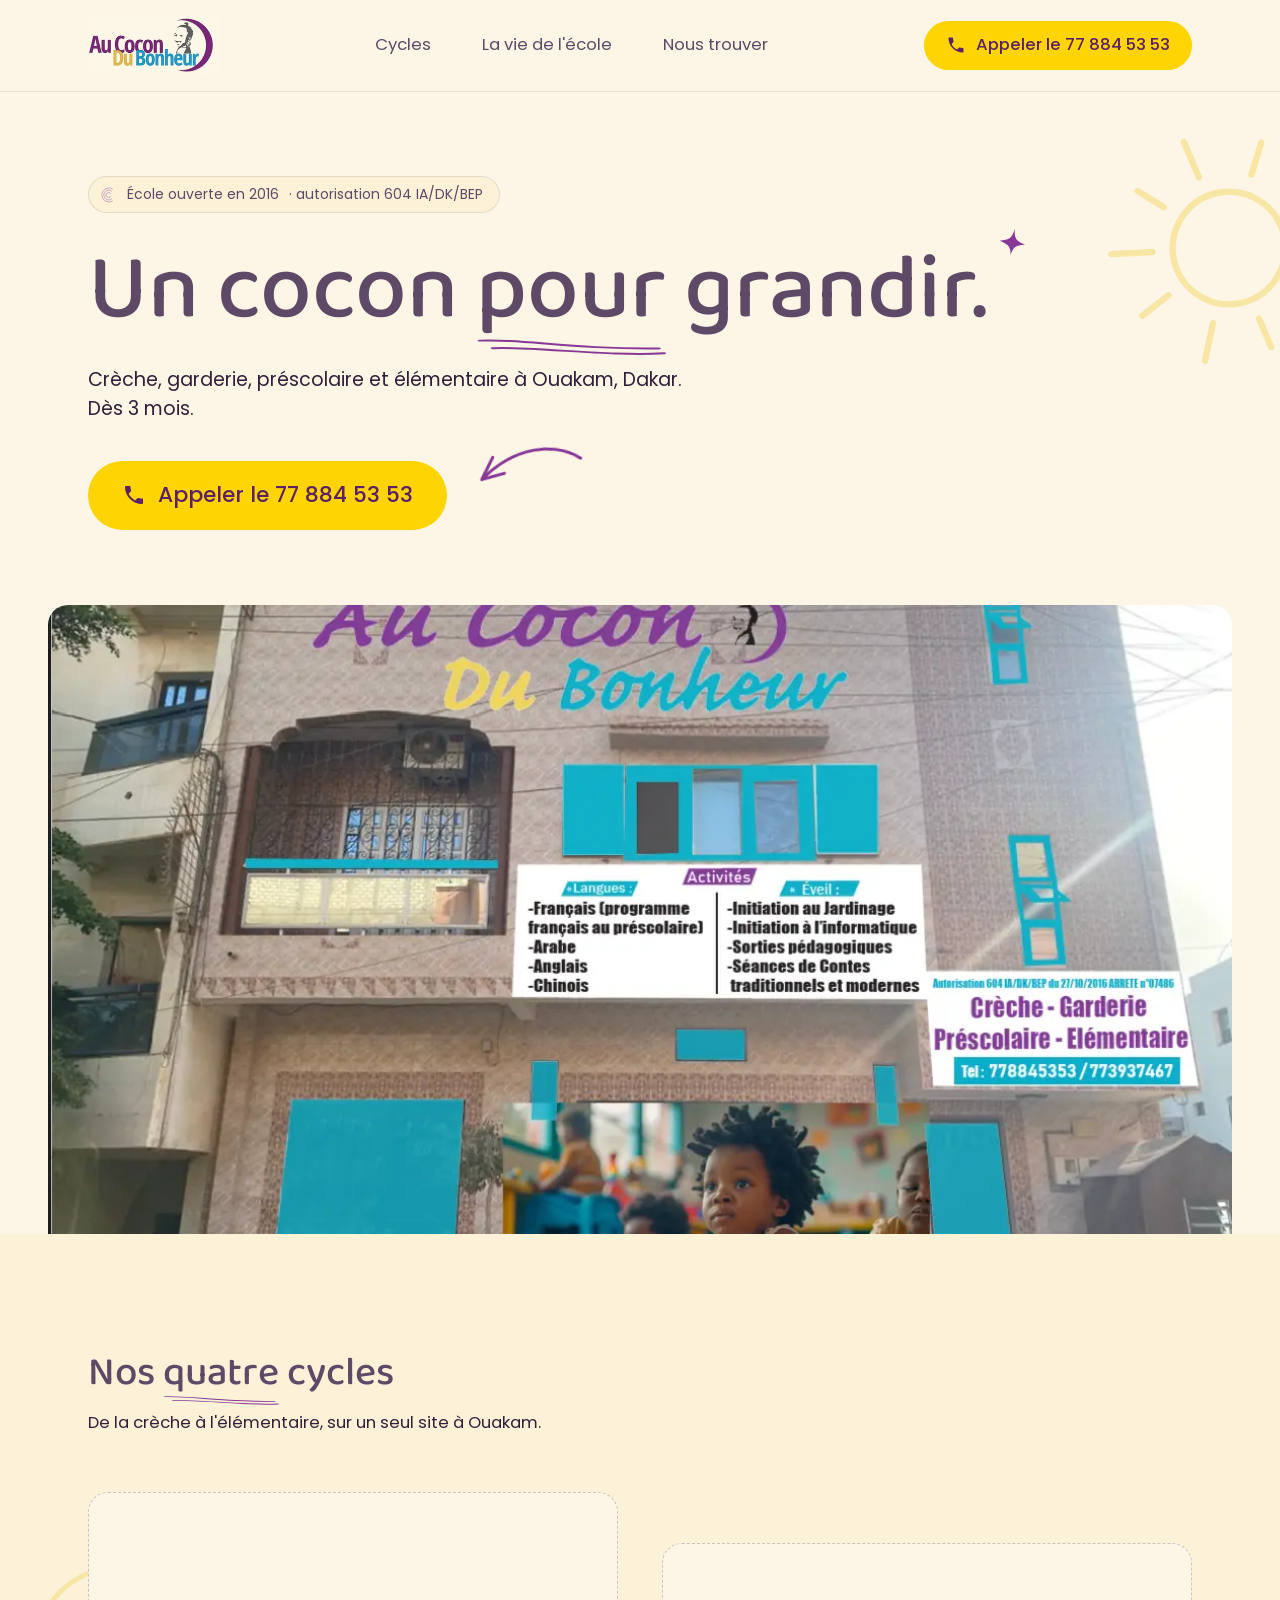
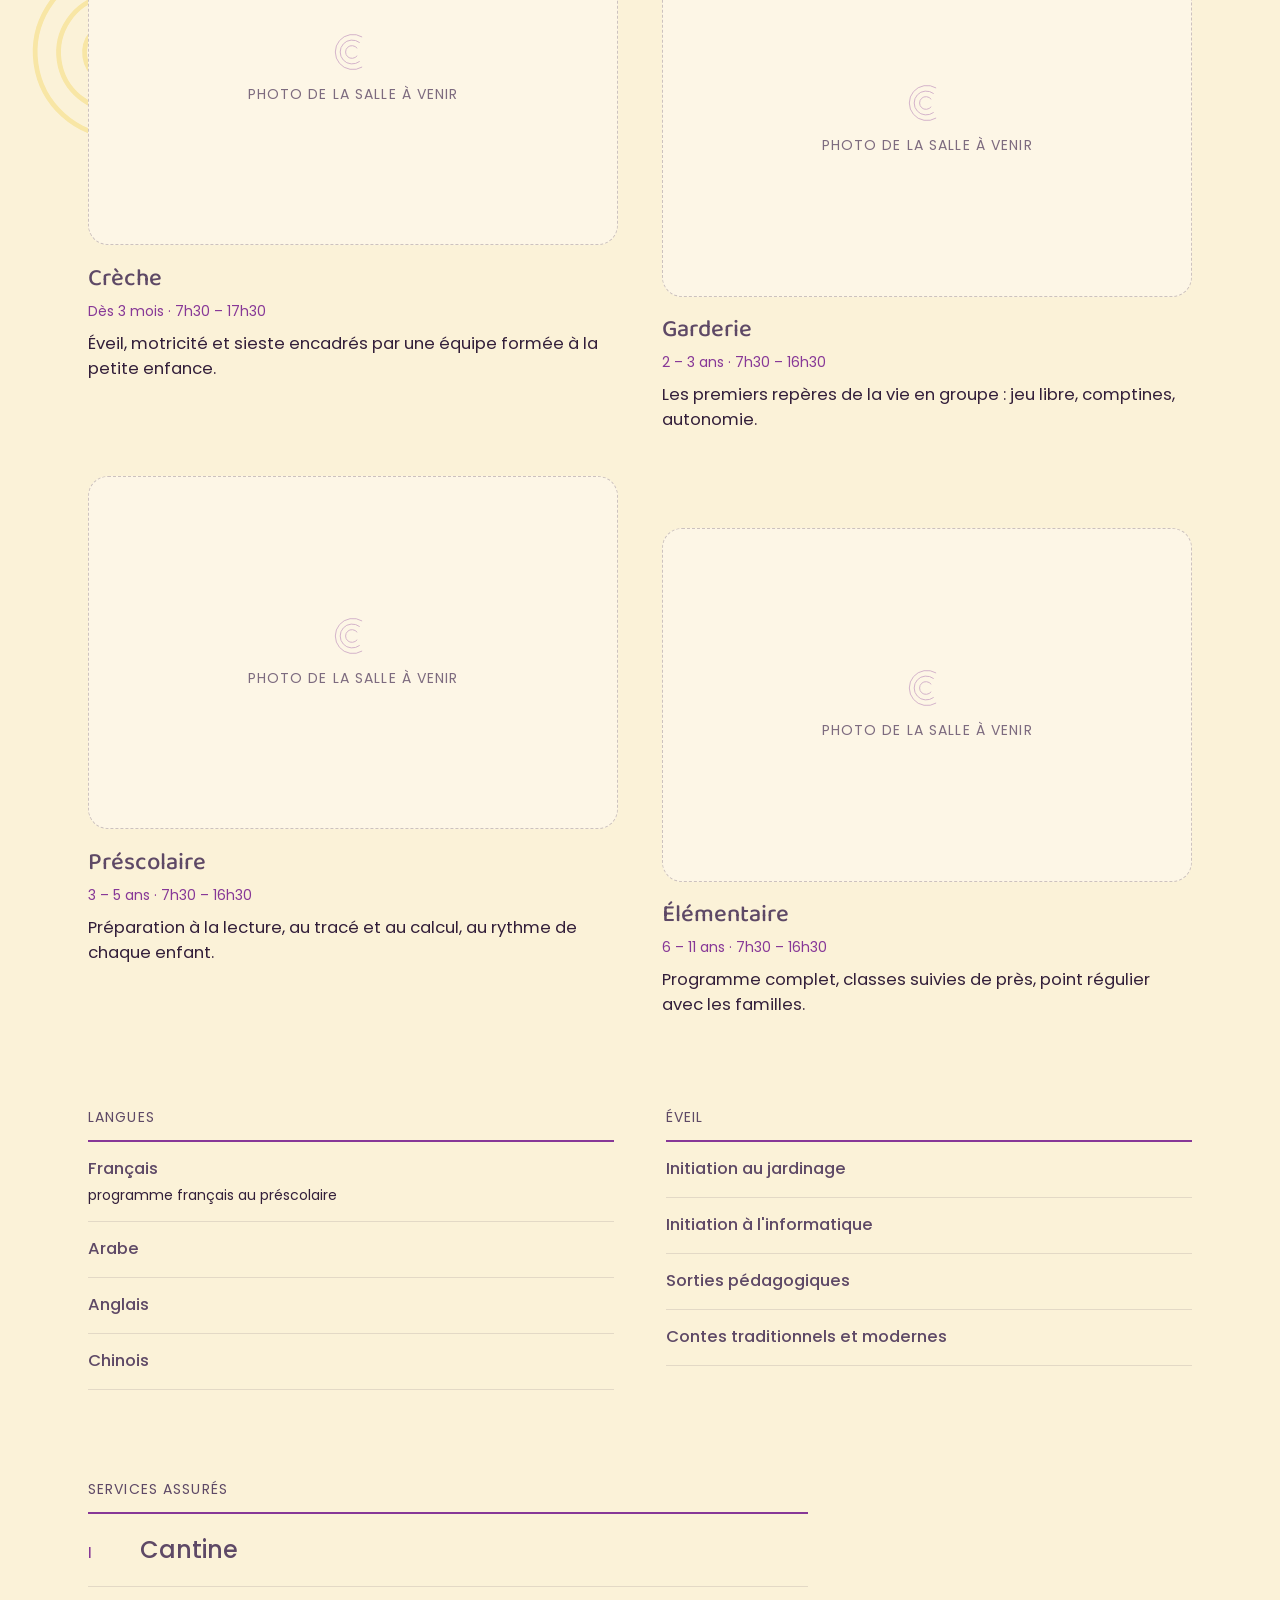
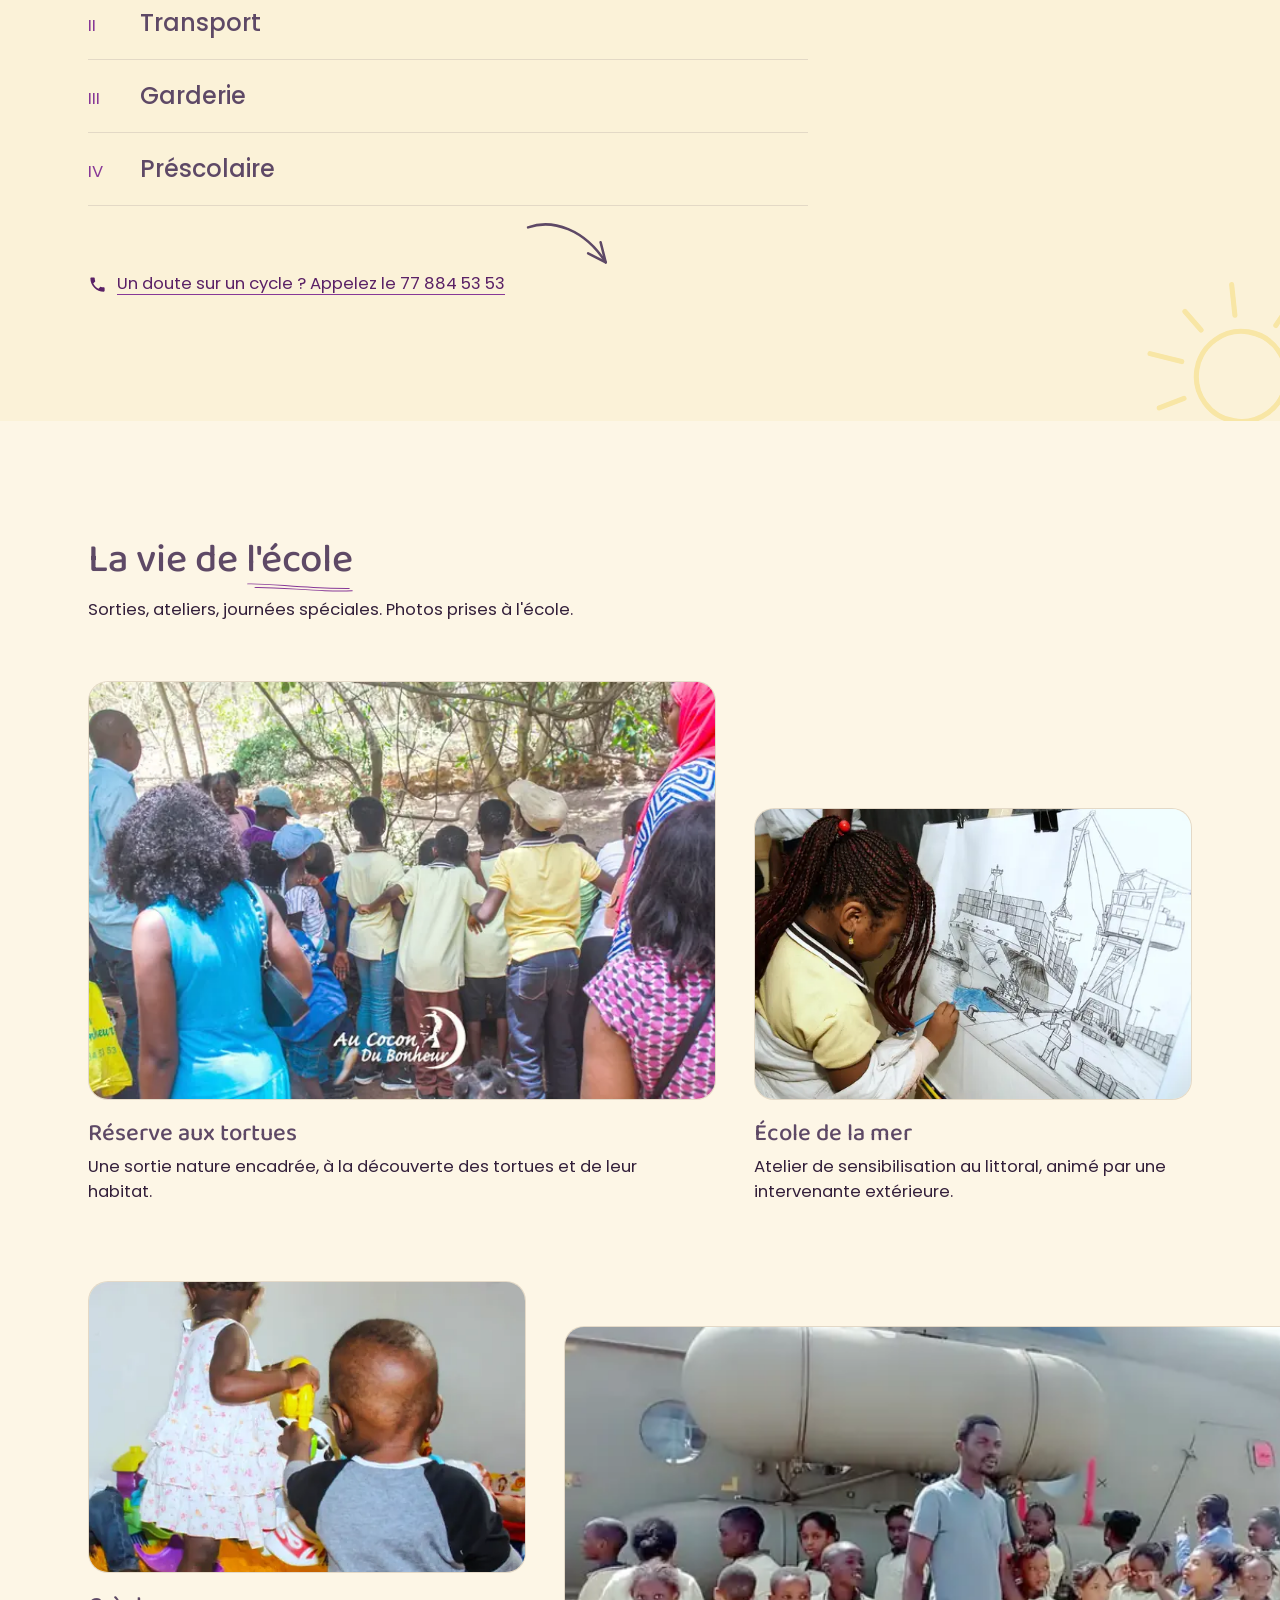
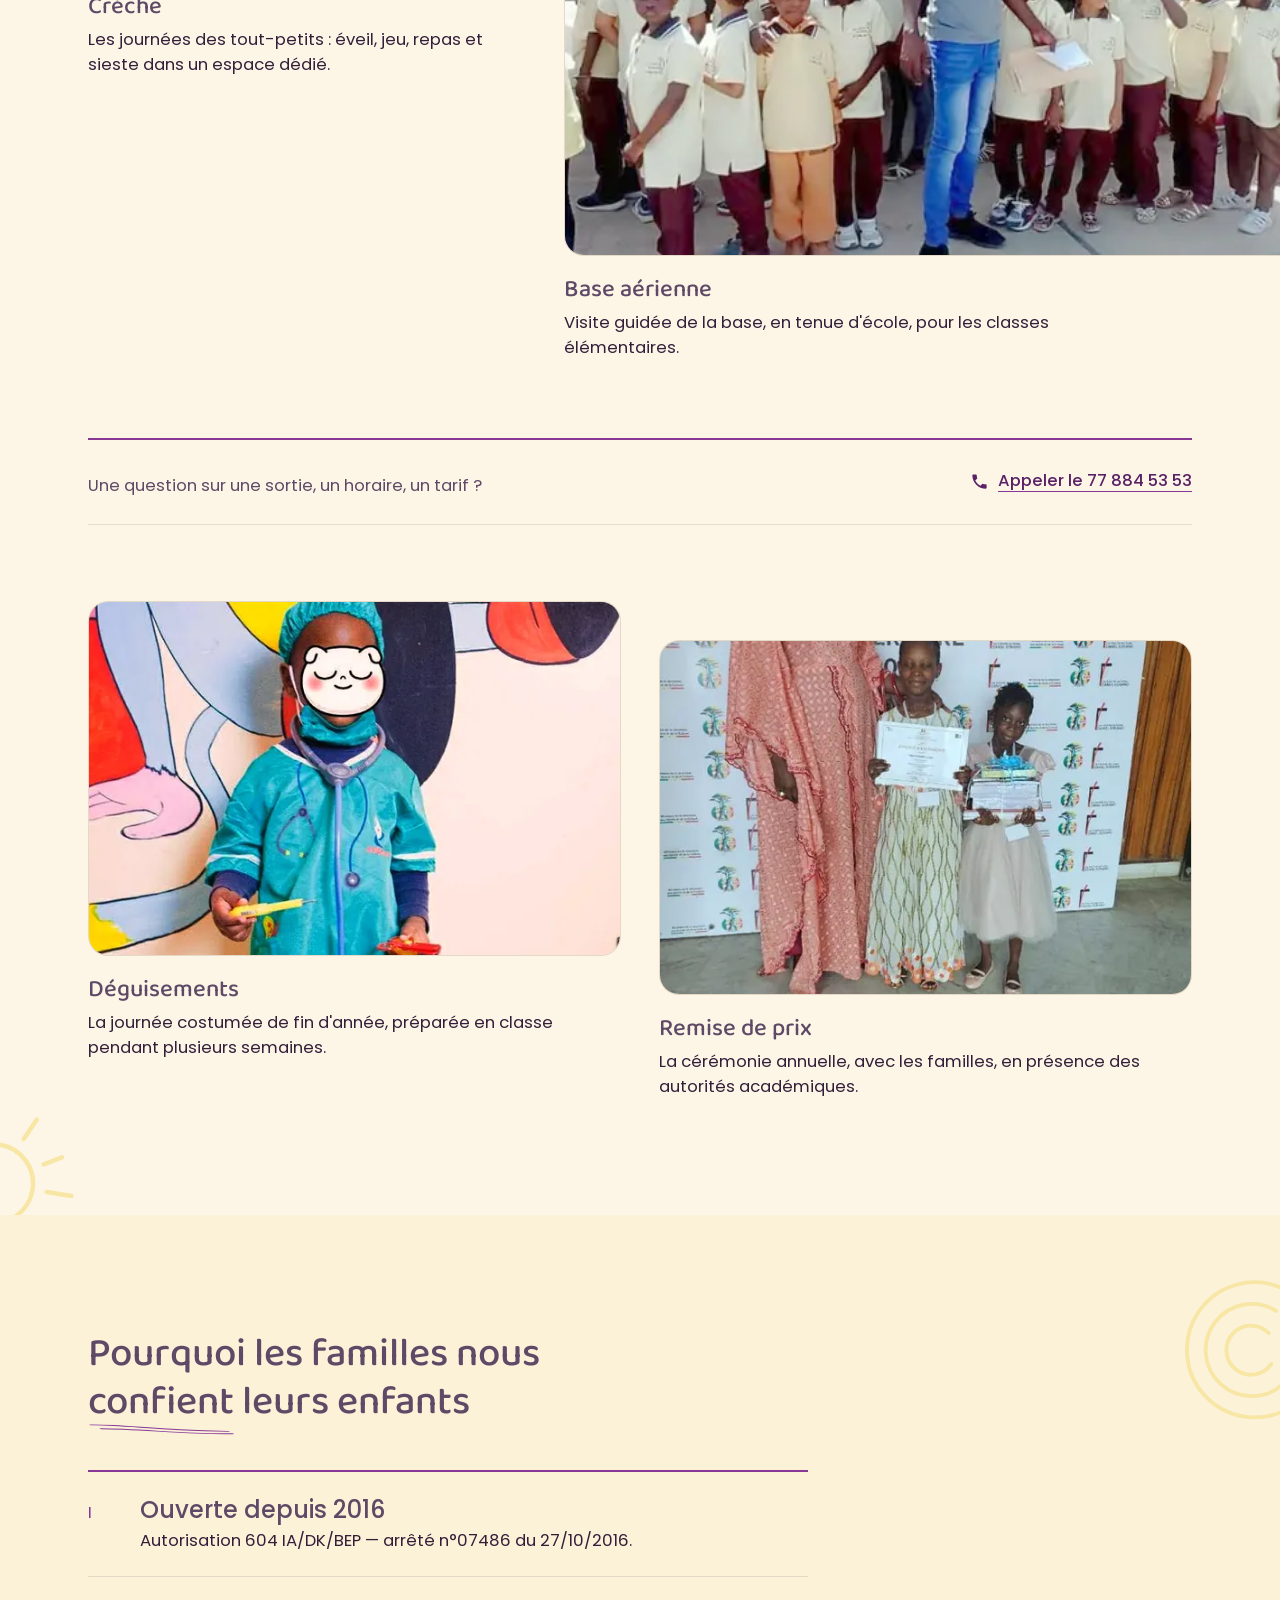
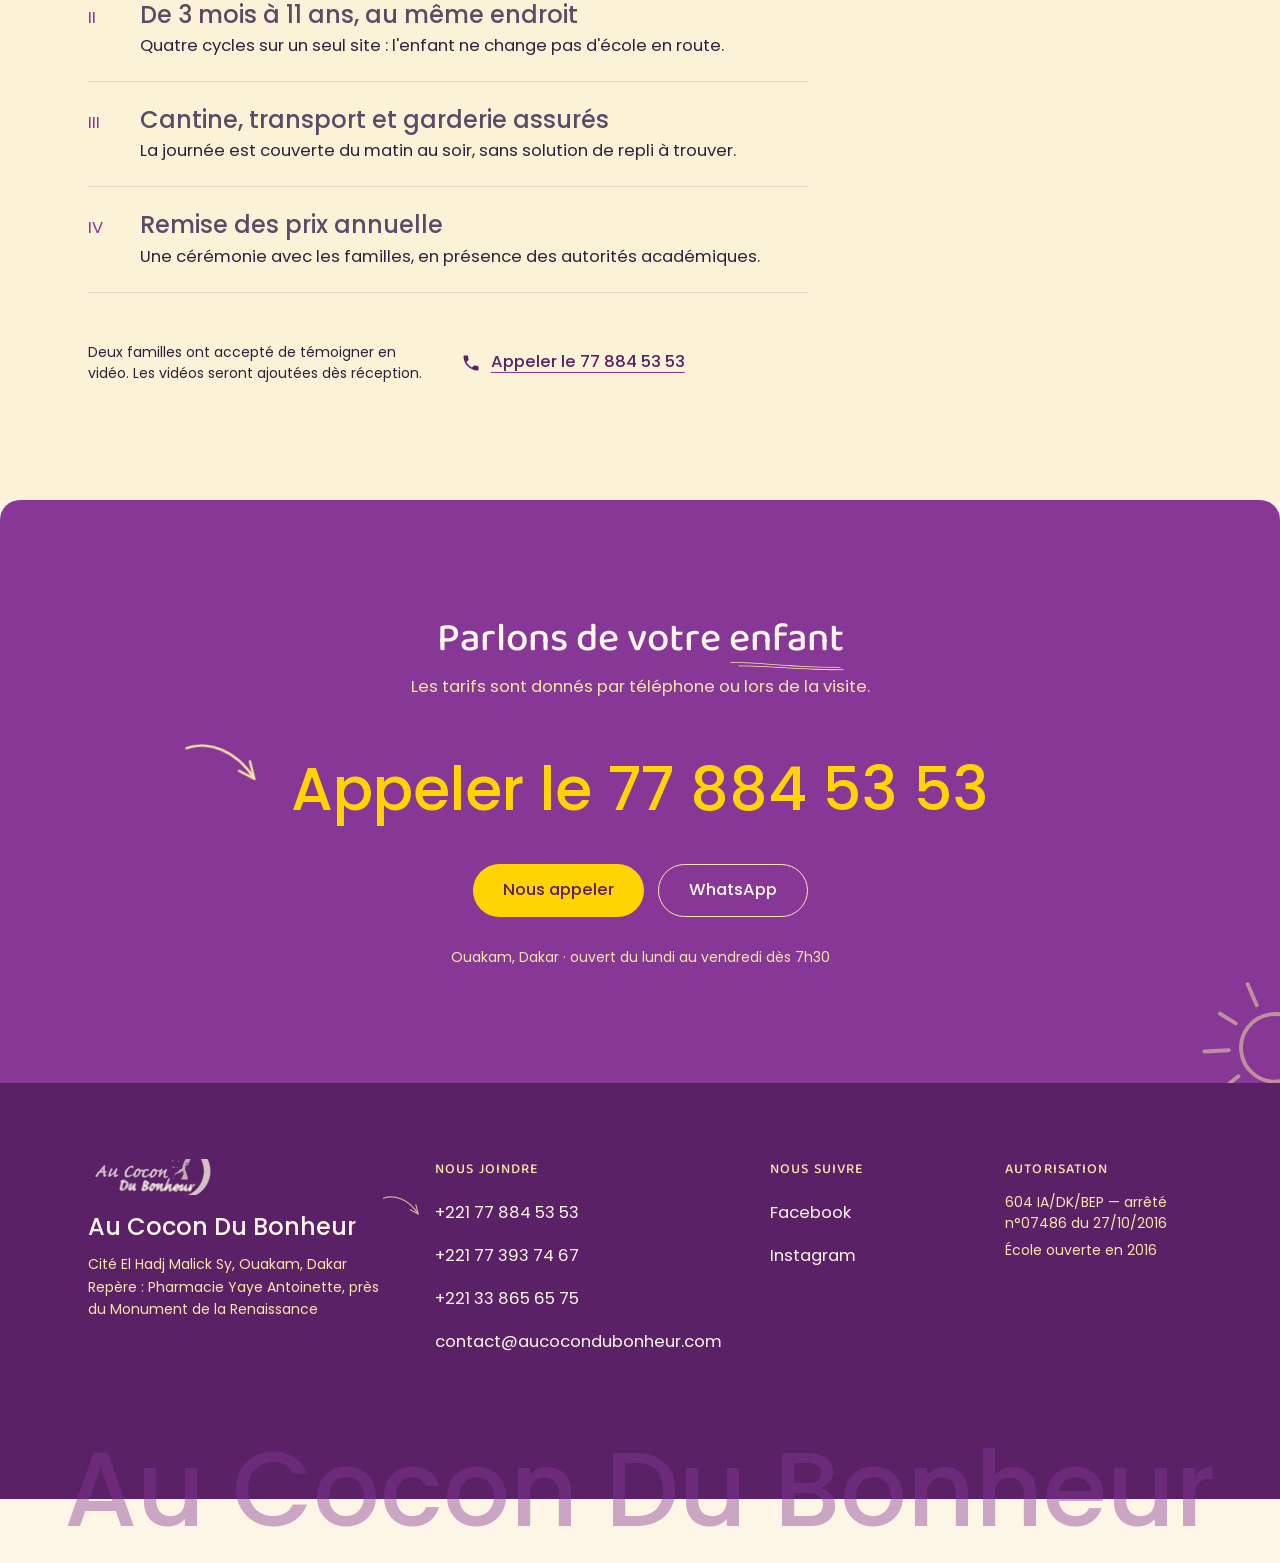
==== index.html @ fa8f82ff "Harmonise les photos de la galerie et aligne les bords droits" ====
<!DOCTYPE html>
<html lang="fr">
<head>
  <meta charset="utf-8">
  <meta name="viewport" content="width=device-width, initial-scale=1">

  <title>Au Cocon Du Bonheur — crèche et école à Ouakam, Dakar</title>
  <meta name="description" content="Crèche dès 3 mois, garderie, préscolaire et élémentaire à Ouakam, Dakar. Cantine, transport et garderie assurés. Appelez le 77 884 53 53.">

  <link rel="icon" href="favicon.png" sizes="32x32">
  <link rel="apple-touch-icon" href="apple-touch-icon.png">

  <link rel="preconnect" href="https://fonts.googleapis.com">
  <link rel="preconnect" href="https://fonts.gstatic.com" crossorigin>
  <link href="https://fonts.googleapis.com/css2?family=Baloo+2:wght@500&family=Poppins:wght@400;500&display=swap" rel="stylesheet">

  <!-- Le hero est le plus gros élément de la première vue : on le demande en
       même temps que le CSS pour ne pas attendre le parseur (4G lente). -->
  <link rel="preload" as="image"
        href="images/facade-hero-1168.webp"
        imagesrcset="images/facade-hero-360.webp 360w, images/facade-hero-480.webp 480w, images/facade-hero-750.webp 750w, images/facade-hero-960.webp 960w, images/facade-hero-1168.webp 1168w"
        imagesizes="100vw"
        fetchpriority="high">

  <link rel="stylesheet" href="styles.css">
</head>
<body>

<!-- ============================================================
     LES MARQUES DU COCON — vocabulaire graphique propriétaire
     À coller juste après <body>. Sprite inline : aucune requête
     supplémentaire, et currentColor est bien hérité (ce qui n'est
     pas fiable avec un <use> vers un fichier externe).

     Tout dérive de l'arc emboîté : un cocon, c'est ce qui enveloppe.
     Tracé au trait, 2,5px constants (vector-effect), aucun dégradé.
     pathLength="100" normalise les tracés pour l'animation d'écriture.
     ============================================================ -->
<svg width="0" height="0" aria-hidden="true" focusable="false"
     style="position:absolute;width:0;height:0;overflow:hidden">
  <defs>

    <!-- LE COCON — 3 arcs emboîtés, ouverts d'un côté. La signature.
         Une seule fois par section. -->
    <symbol id="m-cocon" viewBox="0 0 100 100" fill="none" stroke="currentColor"
            stroke-width="2.5" stroke-linecap="round" vector-effect="non-scaling-stroke">
      <path pathLength="100" d="M72 12A44 44 0 1 0 72 88"/>
      <path pathLength="100" d="M66 26A30 30 0 1 0 66 74"/>
      <path pathLength="100" d="M60 40A16 16 0 1 0 60 60"/>
    </symbol>

    <!-- LE FIL — flèche courbe tremblée. Elle DÉSIGNE quelque chose (M5). -->
    <symbol id="m-fil" viewBox="0 0 100 60" fill="none" stroke="currentColor"
            stroke-width="2.5" stroke-linecap="round" stroke-linejoin="round"
            vector-effect="non-scaling-stroke">
      <path pathLength="100" d="M3 14C26 3 58 10 82 40"/>
      <path pathLength="100" d="M82 40 64 33M82 40 75 21"/>
    </symbol>

    <!-- LE TRAIT — soulignement crayon en double passe, sous UN SEUL mot. -->
    <symbol id="m-trait" viewBox="0 0 100 24" fill="none" stroke="currentColor"
            stroke-width="2.5" stroke-linecap="round" vector-effect="non-scaling-stroke"
            preserveAspectRatio="none">
      <!-- La 2e passe démarre plus tard et dépasse à droite : c'est ce décalage
           qui fait « crayon repassé à la main » plutôt que signe « ≈ ». -->
      <path pathLength="100" d="M2 7C24 2 52 12 96 5"/>
      <path pathLength="100" d="M9 16C34 11 70 19 99 11"/>
    </symbol>

    <!-- L'ÉCLAT — étincelle à 4 branches inégales. Par 1 ou 3, jamais par 2. -->
    <symbol id="m-eclat" viewBox="0 0 100 100" fill="currentColor" stroke="none">
      <path d="M52 3C56 36 62 44 97 52 62 60 56 68 52 97 48 68 40 60 5 52 40 44 48 36 52 3Z"/>
    </symbol>

    <!-- LA GRAINE — goutte pleine. Puce de liste, semis dans les marges. -->
    <symbol id="m-graine" viewBox="0 0 100 100" fill="currentColor" stroke="none">
      <path d="M50 4C72 30 82 48 82 62A32 32 0 0 1 18 62C18 48 28 30 50 4Z"/>
    </symbol>

    <!-- LE REBOND — trajectoire pointillée d'une balle. Suggère le jeu. -->
    <symbol id="m-rebond" viewBox="0 0 110 60" fill="none" stroke="currentColor"
            stroke-width="2.5" stroke-linecap="round" vector-effect="non-scaling-stroke">
      <!-- Tirets (et non points) : la trajectoire reste lisible à petite taille.
           La balle pleine en bout de course rend le mouvement immédiatement lisible. -->
      <path pathLength="100" stroke-dasharray="5 5"
            d="M3 54C11 6 27 6 35 54 42 18 56 18 63 54 69 28 80 28 86 54 91 36 100 36 105 54"/>
      <circle cx="105" cy="54" r="4" fill="currentColor" stroke="none"/>
    </symbol>

    <!-- LE SOLEIL — rayons inégaux. Sert à DÉBORDER une section (M7). -->
    <symbol id="m-soleil" viewBox="0 0 100 100" fill="none" stroke="currentColor"
            stroke-width="2.5" stroke-linecap="round" vector-effect="non-scaling-stroke">
      <circle pathLength="100" cx="50" cy="50" r="22"/>
      <path pathLength="100" d="M80 50 94 50M73 69.3 85.2 79.6M57.8 79 60.9 90.6M39.7 78.2 34.6 92.3M24 65 12.8 71.5M20.1 47.4 4.2 46M27 30.7 17.8 23M42.2 21 38.3 6.5M62.7 22.8 68.2 11M76 35 85.5 29.5"/>
    </symbol>

  </defs>
</svg>

<header class="site-header">
  <div class="site-header__inner wrap">
    <a class="site-header__brand" href="#top">
      <img class="site-header__logo" src="images/logo-cocon-262.webp"
           srcset="images/logo-cocon-262.webp 262w, images/logo-cocon-524.webp 524w"
           sizes="131px" width="262" height="125" alt="Au Cocon Du Bonheur">
    </a>

    <nav class="site-nav" aria-label="Navigation principale">
      <a class="site-nav__link" href="#cycles">Cycles</a>
      <a class="site-nav__link" href="#activites">La vie de l'école</a>
      <a class="site-nav__link" href="#contact">Nous trouver</a>
    </nav>

    <a class="btn-call" href="tel:+221778845353">
      <svg class="btn-call__icon" viewBox="0 0 24 24" aria-hidden="true" focusable="false">
        <path d="M6.6 10.8c1.4 2.8 3.7 5.1 6.6 6.6l2.2-2.2c.3-.3.7-.4 1-.2 1.1.4 2.3.6 3.6.6.6 0 1 .4 1 1V20c0 .6-.4 1-1 1C10.7 21 3 13.3 3 4c0-.6.4-1 1-1h3.5c.6 0 1 .4 1 1 0 1.3.2 2.5.6 3.6.1.4 0 .8-.3 1L6.6 10.8Z" fill="currentColor" stroke="none"/>
      </svg>
      Appeler le 77 884 53 53
    </a>
  </div>
</header>

<main>

<section class="hero" id="top">
  <svg class="mark mark--r6 hero__mark-fil" aria-hidden="true"><use href="#m-fil"/></svg>
  <svg class="mark mark--bleed mark--l8 hero__mark-soleil" aria-hidden="true"><use href="#m-soleil"/></svg>

  <div class="hero__inner wrap">
    <div class="hero__copy enter">
      <p class="hero__badge">
        <svg class="mark--inline" aria-hidden="true"><use href="#m-cocon"/></svg>
        École ouverte en 2016<span class="hero__badge-auth"> · autorisation 604 IA/DK/BEP</span>
      </p>

      <h1 class="hero__title">Un cocon <span class="hero__title-mark">pour<svg class="mark mark--muted mark--r3 hero__trait" aria-hidden="true"><use href="#m-trait"/></svg></span> <span class="hero__title-end">grandir.<svg class="mark mark--r9 hero__mark-eclat" aria-hidden="true"><use href="#m-eclat"/></svg></span></h1>

      <p class="hero__subtitle">Crèche, garderie, préscolaire et élémentaire à Ouakam, Dakar. Dès 3 mois.</p>

      <a class="btn-call btn-call--lg enter enter--pop enter--d1" href="tel:+221778845353">
        <svg class="btn-call__icon" viewBox="0 0 24 24" aria-hidden="true" focusable="false">
          <path d="M6.6 10.8c1.4 2.8 3.7 5.1 6.6 6.6l2.2-2.2c.3-.3.7-.4 1-.2 1.1.4 2.3.6 3.6.6.6 0 1 .4 1 1V20c0 .6-.4 1-1 1C10.7 21 3 13.3 3 4c0-.6.4-1 1-1h3.5c.6 0 1 .4 1 1 0 1.3.2 2.5.6 3.6.1.4 0 .8-.3 1L6.6 10.8Z" fill="currentColor" stroke="none"/>
        </svg>
        Appeler le 77 884 53 53
      </a>
    </div>
  </div>

  <figure class="hero__photo">
    <img src="images/facade-hero-1168.webp"
         srcset="images/facade-hero-360.webp 360w, images/facade-hero-480.webp 480w, images/facade-hero-750.webp 750w, images/facade-hero-960.webp 960w, images/facade-hero-1168.webp 1168w"
         sizes="100vw" width="1168" height="859"
         alt="La façade de l'école Au Cocon Du Bonheur, à Ouakam"
         fetchpriority="high">
  </figure>
</section>

<section class="section section--cream-deep cycles" id="cycles">
  <svg class="mark mark--bleed mark--deep mark--r9 cycles__mark-soleil" aria-hidden="true"><use href="#m-soleil"/></svg>

  <div class="wrap">
    <h2 class="cycles__title enter">Nos <span class="cycles__title-mark">quatre<svg class="mark mark--muted mark--r3 cycles__trait" aria-hidden="true"><use href="#m-trait"/></svg></span> cycles</h2>
    <p class="cycles__lead">De la crèche à l'élémentaire, sur un seul site à Ouakam.</p>

    <!-- PHOTOS DE CLASSE À VENIR — les quatre visuels générés ont été retirés à
         la demande de la cliente. Les emplacements restent dessinés, en attente
         des vraies photos prises dans les salles. Ne jamais y remettre une image
         générée : le reste de la page repose sur des photos authentiques. -->
    <ul class="cycle-list">
      <svg class="mark mark--bleed mark--pale mark--l8 cycles__mark-cocon" aria-hidden="true"><use href="#m-cocon"/></svg>

      <li class="cycle enter enter--pop enter--d1">
        <div class="cycle__ph">
          <svg class="cycle__ph-glyph" aria-hidden="true"><use href="#m-cocon"/></svg>
          <p class="cycle__ph-label">Photo de la salle à venir</p>
        </div>
        <div class="cycle__body">
          <h3 class="cycle__name">Crèche</h3>
          <p class="cycle__meta">Dès 3 mois · 7h30 – 17h30</p>
          <p class="cycle__desc">Éveil, motricité et sieste encadrés par une équipe formée à la petite enfance.</p>
        </div>
      </li>

      <li class="cycle enter enter--pop enter--d2">
        <div class="cycle__ph">
          <svg class="cycle__ph-glyph" aria-hidden="true"><use href="#m-cocon"/></svg>
          <p class="cycle__ph-label">Photo de la salle à venir</p>
        </div>
        <div class="cycle__body">
          <h3 class="cycle__name">Garderie</h3>
          <p class="cycle__meta">2 – 3 ans · 7h30 – 16h30</p>
          <p class="cycle__desc">Les premiers repères de la vie en groupe : jeu libre, comptines, autonomie.</p>
        </div>
      </li>

      <li class="cycle enter enter--pop enter--d1">
        <div class="cycle__ph">
          <svg class="cycle__ph-glyph" aria-hidden="true"><use href="#m-cocon"/></svg>
          <p class="cycle__ph-label">Photo de la salle à venir</p>
        </div>
        <div class="cycle__body">
          <h3 class="cycle__name">Préscolaire</h3>
          <p class="cycle__meta">3 – 5 ans · 7h30 – 16h30</p>
          <p class="cycle__desc">Préparation à la lecture, au tracé et au calcul, au rythme de chaque enfant.</p>
        </div>
      </li>

      <li class="cycle enter enter--pop enter--d2">
        <div class="cycle__ph">
          <svg class="cycle__ph-glyph" aria-hidden="true"><use href="#m-cocon"/></svg>
          <p class="cycle__ph-label">Photo de la salle à venir</p>
        </div>
        <div class="cycle__body">
          <h3 class="cycle__name">Élémentaire</h3>
          <p class="cycle__meta">6 – 11 ans · 7h30 – 16h30</p>
          <p class="cycle__desc">Programme complet, classes suivies de près, point régulier avec les familles.</p>
        </div>
      </li>
    </ul>

    <!-- CE QU'ON Y APPREND — transcrit MOT POUR MOT du panneau « Activités »
         peint sur la façade de l'école (visible sur la photo du héros). C'est
         le seul contenu qui distingue cette école des autres crèches de Ouakam,
         et il n'existait nulle part dans le texte de la page : un parent qui
         lisait le site n'apprenait pas que l'arabe, l'anglais et le chinois y
         sont enseignés. À FAIRE CONFIRMER PAR LA CLIENTE avant mise en avant. -->
    <div class="appris enter">
      <div class="appris__col">
        <p class="appris__label">Langues</p>
        <ul class="appris__list">
          <li class="appris__row">Français <span class="appris__note">programme français au préscolaire</span></li>
          <li class="appris__row">Arabe</li>
          <li class="appris__row">Anglais</li>
          <li class="appris__row">Chinois</li>
        </ul>
      </div>
      <div class="appris__col">
        <p class="appris__label">Éveil</p>
        <ul class="appris__list">
          <li class="appris__row">Initiation au jardinage</li>
          <li class="appris__row">Initiation à l'informatique</li>
          <li class="appris__row">Sorties pédagogiques</li>
          <li class="appris__row">Contes traditionnels et modernes</li>
        </ul>
      </div>
    </div>

    <!-- « Services assurés » vient APRÈS les cycles : on répond d'abord à la
         question du parent (quel âge, quels horaires), puis à ce qui l'entoure. -->
    <div class="services enter">
      <p class="services__label">Services assurés</p>
      <ul class="services__list">
        <li class="services__row">
          <span class="services__num">I</span>
          <span class="services__name">Cantine</span>
        </li>
        <li class="services__row">
          <span class="services__num">II</span>
          <span class="services__name">Transport</span>
        </li>
        <li class="services__row">
          <span class="services__num">III</span>
          <span class="services__name">Garderie</span>
        </li>
        <li class="services__row">
          <span class="services__num">IV</span>
          <span class="services__name">Préscolaire</span>
        </li>
      </ul>
    </div>

    <p class="cycles__call">
      <!-- Le fil designait les chiffres romains, alignes a droite. Ils sont
           passes a gauche : il pointait donc le vide. Il designe desormais le
           lien d'appel, seule vraie cible de la section (M5). -->
      <svg class="mark mark--muted mark--r6 cycles__mark-fil" aria-hidden="true"><use href="#m-fil"/></svg>
      <a class="cycles__call-link on-yellow" href="tel:+221778845353">
        <svg class="cycles__call-icon" viewBox="0 0 24 24" aria-hidden="true" focusable="false">
          <path d="M6.6 10.8c1.4 2.8 3.7 5.1 6.6 6.6l2.2-2.2c.3-.3.7-.4 1-.2 1.1.4 2.3.6 3.6.6.6 0 1 .4 1 1V20c0 .6-.4 1-1 1C10.7 21 3 13.3 3 4c0-.6.4-1 1-1h3.5c.6 0 1 .4 1 1 0 1.3.2 2.5.6 3.6.1.4 0 .8-.3 1L6.6 10.8Z" fill="currentColor" stroke="none"/>
        </svg>
        Un doute sur un cycle&nbsp;? Appelez le 77&nbsp;884&nbsp;53&nbsp;53
      </a>
    </p>
  </div>
</section>
<section class="section section--cream vie" id="activites">
  <svg class="mark mark--bleed mark--pale mark--r9 vie__mark-soleil" aria-hidden="true"><use href="#m-soleil"/></svg>

  <div class="wrap">
    <div class="vie__head enter">
      <h2 class="vie__title">La vie de <span class="vie__title-mark">l'école<svg class="mark mark--muted mark--r3 vie__trait" aria-hidden="true"><use href="#m-trait"/></svg></span></h2>
      <p class="vie__lead">Sorties, ateliers, journées spéciales. Photos prises à l'école.</p>
    </div>

    <ul class="gallery">

      <li class="shot shot--a enter enter--pop enter--d1">
        <figure class="shot__fig">
          <img src="images/act-tortues-588.webp"
               srcset="images/act-tortues-324.webp 324w, images/act-tortues-360.webp 360w, images/act-tortues-588.webp 588w"
               sizes="(min-width: 900px) 58vw, 100vw"
               width="588" height="392" loading="lazy" decoding="async"
               alt="Les élèves observent les tortues derrière la barrière en bois">
          <figcaption class="shot__cap">
            <h3 class="shot__name">Réserve aux tortues</h3>
            <p class="shot__text">Une sortie nature encadrée, à la découverte des tortues et de leur habitat.</p>
          </figcaption>
        </figure>
      </li>

      <li class="shot shot--b enter enter--pop enter--d2">
        <figure class="shot__fig">
          <img src="images/act-ecole-de-la-mer-588.webp"
               srcset="images/act-ecole-de-la-mer-324.webp 324w, images/act-ecole-de-la-mer-360.webp 360w, images/act-ecole-de-la-mer-588.webp 588w"
               sizes="(min-width: 900px) 38vw, 100vw"
               width="588" height="392" loading="lazy" decoding="async"
               alt="Une élève colorie au crayon un grand dessin de porte-conteneurs à quai">
          <figcaption class="shot__cap">
            <h3 class="shot__name">École de la mer</h3>
            <p class="shot__text">Atelier de sensibilisation au littoral, animé par une intervenante extérieure.</p>
          </figcaption>
        </figure>
      </li>

      <li class="shot shot--c enter enter--pop enter--d1">
        <figure class="shot__fig">
          <img src="images/act-creche-588.webp"
               srcset="images/act-creche-324.webp 324w, images/act-creche-360.webp 360w, images/act-creche-588.webp 588w"
               sizes="(min-width: 900px) 38vw, 100vw"
               width="588" height="392" loading="lazy" decoding="async"
               alt="Deux tout-petits jouent dans l'espace d'éveil de la crèche">
          <figcaption class="shot__cap">
            <h3 class="shot__name">Crèche</h3>
            <p class="shot__text">Les journées des tout-petits : éveil, jeu, repas et sieste dans un espace dédié.</p>
          </figcaption>
        </figure>
      </li>

      <!-- Cette photo franchit le bord droit de la colonne de contenu (M7). -->
      <li class="shot shot--d shot--bleed enter enter--pop enter--d2">
        <figure class="shot__fig">
          <img src="images/act-base-aerienne-588.webp"
               srcset="images/act-base-aerienne-324.webp 324w, images/act-base-aerienne-360.webp 360w, images/act-base-aerienne-588.webp 588w"
               sizes="(min-width: 900px) 62vw, 100vw"
               width="588" height="392" loading="lazy" decoding="async"
               alt="La classe posant devant l'hélicoptère avec son enseignant">
          <figcaption class="shot__cap">
            <h3 class="shot__name">Base aérienne</h3>
            <p class="shot__text">Visite guidée de la base, en tenue d'école, pour les classes élémentaires.</p>
          </figcaption>
        </figure>
      </li>


      <li class="gallery__cta">
        <p>Une question sur une sortie, un horaire, un tarif&nbsp;?</p>
        <a href="tel:+221778845353">
          <svg viewBox="0 0 24 24" aria-hidden="true" focusable="false"><path d="M6.6 10.8c1.4 2.8 3.7 5.1 6.6 6.6l2.2-2.2c.3-.3.7-.4 1-.2 1.1.4 2.3.6 3.6.6.6 0 1 .4 1 1V20c0 .6-.4 1-1 1C10.7 21 3 13.3 3 4c0-.6.4-1 1-1h3.5c.6 0 1 .4 1 1 0 1.3.2 2.5.6 3.6.1.4 0 .8-.3 1L6.6 10.8Z" fill="currentColor" stroke="none"/></svg>
          Appeler le 77 884 53 53
        </a>
      </li>

      <li class="shot shot--e enter enter--pop enter--d1">
        <figure class="shot__fig">
          <img src="images/act-deguisements-588.webp"
               srcset="images/act-deguisements-324.webp 324w, images/act-deguisements-360.webp 360w, images/act-deguisements-588.webp 588w"
               sizes="(min-width: 900px) 46vw, 100vw"
               width="588" height="392" loading="lazy" decoding="async"
               alt="Un élève en costume de chirurgien lors de la journée déguisements">
          <figcaption class="shot__cap">
            <h3 class="shot__name">Déguisements</h3>
            <p class="shot__text">La journée costumée de fin d'année, préparée en classe pendant plusieurs semaines.</p>
          </figcaption>
        </figure>
      </li>

      <li class="shot shot--f enter enter--pop enter--d2">
        <figure class="shot__fig">
          <img src="images/act-remise-de-prix-588.webp"
               srcset="images/act-remise-de-prix-324.webp 324w, images/act-remise-de-prix-360.webp 360w, images/act-remise-de-prix-588.webp 588w"
               sizes="(min-width: 900px) 46vw, 100vw"
               width="588" height="392" loading="lazy" decoding="async"
               alt="Remise des diplômes et des prix au Théâtre national Daniel Sorano">
          <figcaption class="shot__cap">
            <h3 class="shot__name">Remise de prix</h3>
            <p class="shot__text">La cérémonie annuelle, avec les familles, en présence des autorités académiques.</p>
          </figcaption>
        </figure>
      </li>

    </ul>
  </div>
</section>

<section class="section section--cream-deep temoins" id="temoignages">
  <svg class="mark mark--bleed mark--pale mark--l5 temoins__mark-cocon" aria-hidden="true"><use href="#m-cocon"/></svg>

  <div class="wrap">
    <div class="temoins__head enter">
      <h2 class="temoins__title">Pourquoi les familles nous <span class="temoins__title-mark">confient<svg class="mark mark--muted mark--r3 temoins__trait" aria-hidden="true"><use href="#m-trait"/></svg></span> leurs enfants</h2>
    </div>

    <!-- Preuves vérifiables uniquement. Aucun témoignage n'est inventé : les deux
         vidéos de parents n'ont pas encore été fournies par la cliente. Les
         emplacements vidéo sont conservés plus bas, en commentaire, prêts à être
         réactivés le jour où les fichiers arrivent. -->
    <ol class="proofs enter">
      <li class="proof">
        <span class="proof__num">I</span>
        <span class="proof__body">
          <span class="proof__title">Ouverte depuis 2016</span>
          <span class="proof__note">Autorisation 604 IA/DK/BEP — arrêté n°07486 du 27/10/2016.</span>
        </span>
      </li>
      <li class="proof">
        <span class="proof__num">II</span>
        <span class="proof__body">
          <span class="proof__title">De 3 mois à 11 ans, au même endroit</span>
          <span class="proof__note">Quatre cycles sur un seul site : l'enfant ne change pas d'école en route.</span>
        </span>
      </li>
      <li class="proof">
        <span class="proof__num">III</span>
        <span class="proof__body">
          <span class="proof__title">Cantine, transport et garderie assurés</span>
          <span class="proof__note">La journée est couverte du matin au soir, sans solution de repli à trouver.</span>
        </span>
      </li>
      <li class="proof">
        <span class="proof__num">IV</span>
        <span class="proof__body">
          <span class="proof__title">Remise des prix annuelle</span>
          <span class="proof__note">Une cérémonie avec les familles, en présence des autorités académiques.</span>
        </span>
      </li>
    </ol>

    <div class="temoins__foot">
      <p class="temoins__soon">Deux familles ont accepté de témoigner en vidéo. Les vidéos seront ajoutées dès réception.</p>
      <a class="temoins__call" href="tel:+221778845353">
        <svg viewBox="0 0 24 24" aria-hidden="true" focusable="false"><path d="M6.6 10.8c1.4 2.8 3.7 5.1 6.6 6.6l2.2-2.2c.3-.3.7-.4 1-.2 1.1.4 2.3.6 3.6.6.6 0 1 .4 1 1V20c0 .6-.4 1-1 1C10.7 21 3 13.3 3 4c0-.6.4-1 1-1h3.5c.6 0 1 .4 1 1 0 1.3.2 2.5.6 3.6.1.4 0 .8-.3 1L6.6 10.8Z" fill="currentColor" stroke="none"/></svg>
        Appeler le 77 884 53 53
      </a>
    </div>

    <!-- EMPLACEMENTS VIDÉO — à réactiver quand les deux fichiers seront fournis.
         Le second nom de parent reste également à confirmer.
    <ul class="temoins__list">
      <li class="temoin"><div class="temoin__frame"></div>
        <p class="temoin__name">Mme Sonko Aissatou Niang</p>
        <p class="temoin__role">Parent d'élève</p></li>
      <li class="temoin"><div class="temoin__frame"></div>
        <p class="temoin__name">NOM À FOURNIR</p>
        <p class="temoin__role">Parent d'élève</p></li>
    </ul>
    -->

  </div>
</section>
<section id="contact" class="section section--contact on-purple">
  <div class="wrap contact__wrap">
    <!-- M7 : cette section etait la seule boite parfaitement close, a toutes
         les largeurs. Le soleil franchit le bord droit ; `overflow-x: clip`
         de `.section` le coupe net, comme celui des cycles. -->
    <svg class="mark mark--pale mark--l8 contact__soleil" aria-hidden="true"><use href="#m-soleil"/></svg>

    <div class="contact__intro enter">
      <h2 class="contact__title">Parlons de votre <span class="contact__title-mark">enfant<svg class="mark mark--pale mark--r3 contact__trait" aria-hidden="true"><use href="#m-trait"/></svg></span></h2>
      <p class="contact__note">Les tarifs sont donnés par téléphone ou lors de la visite.</p>
    </div>

    <div class="contact__call enter enter--pop">
      <svg class="mark mark--pale mark--r6 contact__fil" aria-hidden="true"><use href="#m-fil"/></svg>
      <a class="contact__number" href="tel:+221778845353">Appeler le 77&nbsp;884&nbsp;53&nbsp;53</a>
    </div>

    <div class="contact__actions">
      <a class="btn btn--call on-yellow" href="tel:+221778845353">Nous appeler</a>
      <a class="btn btn--whatsapp" href="https://wa.me/221778845353" target="_blank" rel="noopener" aria-label="Nous écrire sur WhatsApp au 77 884 53 53">WhatsApp</a>
    </div>

    <p class="contact__reassurance">Ouakam, Dakar · ouvert du lundi au vendredi dès 7h30</p>

  </div>
</section>

</main>

<footer class="site-footer on-purple">
  <div class="site-footer__wordmark" aria-hidden="true">Au Cocon Du Bonheur</div>

  <div class="wrap footer__wrap">

    <div class="footer__brand">
      <img class="footer__logo"
           src="images/logo-creme-248.webp"
           srcset="images/logo-creme-248.webp 248w, images/logo-creme-496.webp 496w"
           sizes="124px"
           width="248" height="72"
           alt="Au Cocon Du Bonheur"
           loading="lazy">
      <p class="footer__name">Au Cocon Du Bonheur</p>
      <p class="footer__address">
        Cité El Hadj Malick Sy, Ouakam, Dakar<br>
        Repère&nbsp;: Pharmacie Yaye Antoinette, près du Monument de la Renaissance
      </p>
    </div>

    <div class="footer__col">
      <h3 class="footer__heading">Nous joindre</h3>
      <ul class="footer__list footer__list--joindre">
        <!-- M5 : le pied de page etait la seule section sans marque. Un fil
             plutot qu'un ornement — il DESIGNE le numero principal, seule vraie
             cible du pied. Ancre a la rangee, il la suit quand la colonne
             se recompose. Le cocon avait ete retire ici : il percutait le « A »
             du logotype geant. -->
        <li class="footer__row--tel"><svg class="mark mark--r6 footer__fil" aria-hidden="true"><use href="#m-fil"/></svg><a class="footer__link" href="tel:+221778845353">+221 77 884 53 53</a></li>
        <li><a class="footer__link" href="tel:+221773937467">+221 77 393 74 67</a></li>
        <li><a class="footer__link" href="tel:+221338656575">+221 33 865 65 75</a></li>
        <li><a class="footer__link" href="mailto:contact@aucocondubonheur.com">contact@aucocondubonheur.com</a></li>
      </ul>
    </div>

    <div class="footer__col">
      <h3 class="footer__heading">Nous suivre</h3>
      <ul class="footer__list">
        <li><a class="footer__link" href="https://www.facebook.com/aucocondubonheur" target="_blank" rel="noopener">Facebook</a></li>
        <li><a class="footer__link" href="https://www.instagram.com/au_cocon_du_bonheur/" target="_blank" rel="noopener">Instagram</a></li>
      </ul>
    </div>

    <div class="footer__col">
      <h3 class="footer__heading">Autorisation</h3>
      <p class="footer__legal">604 IA/DK/BEP — arrêté n°07486 du 27/10/2016</p>
      <p class="footer__legal">École ouverte en 2016</p>
    </div>

  </div>
</footer>

</body>
</html>
---- styles.css ----
/* ============================================================
   Au Cocon Du Bonheur — fondation
   Conforme à design-loop/design-system.md.
   Couleurs VERROUILLÉES. Poids ≤ 500. Aucune ombre. Zéro JS.
   ============================================================ */

:root {
  /* --- Couleurs : verrouillées, ne jamais modifier --- */
  --c-cream:        #FDF6E6;
  --c-cream-deep:   #FBF2D8;
  --c-white:        #FFFFFF;
  --c-purple:       #873897;
  --c-purple-deep:  #5A2166;
  --c-yellow:       #FFD400;   /* RÉSERVÉ à l'appel téléphonique */
  --c-yellow-pale:  #F8E6A5;
  --c-heading:      #5E4966;
  --c-text:         #331F3A;

  /* Filet : jamais une ombre (M2) */
  --hairline: 1px solid rgb(94 73 102 / .15);

  /* --- Typographie : l'échelle porte la hiérarchie, pas la graisse (M1) --- */
  --fs-hero:    clamp(3.4rem, 7.2vw, 6.5rem);   /* 54 → 104px */
  --fs-section: clamp(1.9rem, 3.4vw, 2.5rem);   /* 30 → 40px  */
  --fs-card:    clamp(1.25rem, 1.9vw, 1.5rem);  /* 20 → 24px  */
  --fs-body:    clamp(1.0625rem, 1.5vw, 1.25rem); /* 17 → 20px */
  --fs-note:    clamp(1rem, 1.3vw, 1.125rem);   /* 16 → 18px  */
  --fs-fine:    0.875rem;                        /* 14px       */

  /* Police d'affichage : reservee aux h1/h2. Poppins garde tout le reste.
     Cout mesure : +15,6 Ko (sous-ensemble latin, woff2). */
  --font-display: "Baloo 2", Poppins, system-ui, sans-serif;
  --font-body:    Poppins, system-ui, sans-serif;

  --w-regular: 400;
  --w-medium:  500;   /* PLAFOND ABSOLU — aucun 600, aucun 700 */

  --lh-hero: 1.05;
  --lh-title: 1.2;
  --lh-card: 1.3;
  --lh-body: 1.5;

  /* --- Formes : 8 / 12 / 16 / 20 uniquement, + pilule pour les boutons --- */
  --r-8: 8px;  --r-12: 12px;  --r-16: 16px;  --r-20: 20px;
  --r-pill: 9999px;

  /* --- Rythme --- */
  --gutter: clamp(1.25rem, 4vw, 3rem);
  --content-max: 1200px;
  --section-y: clamp(4rem, 9vw, 8rem);

  /* --- Mouvement : trois vitesses, aucune autre valeur (M4) --- */
  --m-micro: 150ms;
  --m-state: 300ms;
  --m-enter: 1000ms;
  --ease-ui: cubic-bezier(.4, 0, .2, 1);
  /* Ressort : dépasse la cible d'environ 11% avant de se poser */
  --ease-spring: linear(
    0, .008 1.1%, .031 2.2%, .129 4.8%, .257 7.2%, .671 14.2%, .789 16.5%,
    .881 18.6%, .957 20.7%, 1.019 22.9%, 1.063 25.1%, 1.094 27.4%,
    1.114 30.7%, 1.112 34.5%, 1.018 49.9%, .99 59.1%, 1 100%
  );
}

/* ============================================================
   Réinitialisation
   ============================================================ */

*, *::before, *::after { box-sizing: border-box; }

/* Un [hidden] doit gagner contre tout display: flex/grid posé ailleurs.
   Sans ça le masquage échoue en silence. */
[hidden] { display: none !important; }

html { -webkit-text-size-adjust: 100%; }

body {
  margin: 0;
  background: var(--c-cream);
  color: var(--c-text);
  font-family: var(--font-body);
  font-size: var(--fs-body);
  font-weight: var(--w-regular);
  line-height: var(--lh-body);
  letter-spacing: normal;          /* normal partout, aucune exception */
  -webkit-font-smoothing: antialiased;
}

h1, h2, h3, h4, p, figure, blockquote { margin: 0; }
img, svg { display: block; max-width: 100%; }
img { height: auto; }              /* sinon width/height du HTML écrasent aspect-ratio */
a { color: inherit; }

h1, h2, h3, h4 {
  font-weight: var(--w-medium);    /* plafond : 500 */
  color: var(--c-heading);
  text-wrap: balance;
}
/* Regle simple : tout ce qui est titre prend la police d'affichage, tout le
   reste prend Poppins. Melanger les deux a l'interieur des titres se lisait
   comme une incoherence. */
h1, h2, h3, h4 { font-family: var(--font-display); }

.sr-only {
  position: absolute; width: 1px; height: 1px;
  padding: 0; margin: -1px; overflow: hidden;
  clip-path: inset(50%); white-space: nowrap; border: 0;
}

/* ============================================================
   Anneau de focus — contraste avec le FOND, pas avec l'élément
   ============================================================ */

:root { --focus-ring: var(--c-purple-deep); }

:where(a, button, [tabindex]):focus-visible {
  outline: 3px solid var(--focus-ring);
  outline-offset: 3px;
  border-radius: var(--r-8);
}
/* Sur fond violet un anneau violet est invisible */
.on-purple { --focus-ring: var(--c-yellow); }
/* Sur un aplat jaune, l'anneau doit virer au violet foncé */
.on-yellow { --focus-ring: var(--c-purple-deep); }

/* ============================================================
   Mise en page
   ============================================================ */

.wrap {
  width: 100%;
  max-width: var(--content-max);
  margin-inline: auto;
  padding-inline: var(--gutter);
}

.section { position: relative; padding-block: var(--section-y); overflow-x: clip; }
.section--cream      { background: var(--c-cream); }
.section--cream-deep { background: var(--c-cream-deep); }
.section--white      { background: var(--c-white); }

/* Un plan de composition dedie pour l'en-tete collant : sans lui, chaque
   defilement repeignait la bande. Mesure : pire frame 47,5ms -> voir plus bas. */
.site-header { will-change: transform; }

/* ============================================================
   Marques du Cocon — pose (M5)
   Rotation 3–12°, hors grille, décoratives donc aria-hidden.
   ============================================================ */

.mark {
  position: absolute;
  pointer-events: none;
  color: var(--c-purple);          /* le tracé hérite via currentColor */
  z-index: 1;
}
.mark--pale  { color: var(--c-yellow-pale); }
.mark--deep  { color: var(--c-purple-deep); }
.mark--muted { color: var(--c-heading); }
/* Aucune variante jaune vif : #FFD400 n'habille que l'appel (M3). */

/* Marque decorative qui deborde (M7). Sous 900px le contenu remplit la
   fenetre : il ne reste aucune marge, et ces marques tombent forcement sur du
   texte. Elles disparaissent alors. Les marques ANCREES a un mot ou pointant
   une cible, elles, restent a toutes les largeurs. */
@media (max-width: 899px) {
  .mark--bleed { display: none; }
}

.mark--r3  { rotate:   3deg; }
.mark--r6  { rotate:   6deg; }
.mark--r9  { rotate:   9deg; }
.mark--r12 { rotate:  12deg; }
.mark--l5  { rotate:  -5deg; }
.mark--l8  { rotate:  -8deg; }
.mark--l11 { rotate: -11deg; }

/* ============================================================
   Entrées au scroll — CSS pur, zéro JS (M4)
   Sans animation-timeline, le contenu s'affiche : jamais masqué.
   ============================================================ */

@media (prefers-reduced-motion: no-preference) {
  @supports (animation-timeline: view()) {
    /* Promeut les elements animes sur leur propre plan de composition.
       Mesure honnete sur passes isolees : gain modeste, ~10% sur la pire
       frame — pas la division par trois qu'une premiere mesure bruitee avait
       laisse croire. Conserve parce que c'est gratuit et que ca ne coute une
       couche que sur les elements qui s'animent reellement. */
    .enter, .enter--pop, .enter--draw { will-change: transform, opacity; }

    .enter {
      animation: enter-rise var(--m-enter) var(--ease-spring) both;
      animation-timeline: view();
      animation-range: entry 0% cover 92%;
    }
    .enter--draw {
      animation: enter-draw var(--m-enter) var(--ease-ui) both;
      animation-timeline: view();
      animation-range: entry 0% cover 95%;
    }
    .enter--pop {
      animation: enter-pop var(--m-enter) var(--ease-spring) both;
      animation-timeline: view();
      animation-range: entry 0% cover 94%;
    }
    .enter--d1 { animation-delay: 0s; animation-range: entry 0%  cover 92%; }
    .enter--d2 { animation-delay: 0s; animation-range: entry 6%  cover 98%; }
    .enter--d3 { animation-delay: 0s; animation-range: entry 12% cover 100%; }
  }
}

@keyframes enter-rise {
  from { opacity: 0; transform: translateY(28px); }
  to   { opacity: 1; transform: none; }
}
@keyframes enter-pop {
  from { opacity: 0; transform: scale(.86) rotate(-4deg); }
  to   { opacity: 1; transform: none; }
}
/* Le tracé se dessine : la marque a l'air écrite à la main, en direct */
@keyframes enter-draw {
  from { opacity: 0; stroke-dashoffset: var(--dash, 400); }
  to   { opacity: 1; stroke-dashoffset: 0; }
}

@media (prefers-reduced-motion: reduce) {
  *, *::before, *::after {
    animation-duration: 0ms !important;
    animation-delay: 0ms !important;
    transition-duration: 0ms !important;
  }
}


/* ═══ 01-hero — Héros + en-tête ═══ */

/* ── 01-hero — en-tête + héros ────────────────────────────────
   Tokens : ../../build/tokens.css. Aucune couleur en dur.
   ───────────────────────────────────────────────────────────── */

/* ---------- En-tête ---------- */

.site-header {
  position: sticky; top: 0; z-index: 20;
  background: var(--c-cream);
  border-bottom: var(--hairline);
}
.site-header__inner {
  display: flex; align-items: center; gap: clamp(16px, 3vw, 40px);
  padding-block: 14px;
}
.site-header__brand {
  flex: none; display: flex; align-items: center;
  min-height: 44px;              /* cible tactile : le logo seul tombait a 40,06px */
  border-radius: var(--r-8);
}
.site-header__logo { width: 131px; height: auto; }

.site-nav { display: flex; gap: clamp(14px, 2.4vw, 32px); margin-inline: auto; }
.site-nav__link {
  text-decoration: none;
  color: var(--c-heading);
  font-size: var(--fs-note);
  padding: 8px 10px; border-radius: var(--r-8);
  transition: background-color var(--m-micro) var(--ease-ui);
}
.site-nav__link:hover { background: var(--c-cream-deep); color: var(--c-heading); }

/* ---------- Le bouton d'appel — seul objet #FFD400 (M3) ---------- */

.btn-call {
  flex: none;
  display: inline-flex; align-items: center; gap: 10px;
  background: var(--c-yellow);
  color: var(--c-purple-deep);
  text-decoration: none;
  font-weight: var(--w-medium);
  font-size: var(--fs-note);
  padding: 12px 22px;
  border-radius: var(--r-pill);
  white-space: nowrap;          /* le numero ne se coupe jamais */
  --focus-ring: var(--c-purple-deep);
  transition: background-color var(--m-micro) var(--ease-ui),
              transform var(--m-micro) var(--ease-ui);
}
.btn-call:hover { background: var(--c-yellow-pale); transform: translateY(-1px); }
.btn-call:active { transform: translateY(0); }
.btn-call__icon { width: 20px; height: 20px; flex: none; }

.btn-call--lg {
  font-size: clamp(1.05rem, 1.7vw, 1.375rem);
  padding: 18px 34px;
  gap: 12px;
}
.btn-call--lg .btn-call__icon { width: 24px; height: 24px; }

/* ---------- Héros ---------- */

.hero {
  position: relative;
  padding-top: clamp(40px, 7vw, 84px);
  overflow-x: clip;           /* laisse déborder sans créer de scroll (M7) */
}

/* Pas de bride sur le bloc : a 21ch le bouton d'appel etait ramene a 224px
   et coupait le numero en deux lignes — sur l'unique action de la page. */
.hero__copy { max-width: none; }

.hero__badge {
  display: inline-flex; align-items: center; gap: 10px;
  font-size: var(--fs-fine);
  color: var(--c-heading);
  background: var(--c-cream-deep);
  border: var(--hairline);
  border-radius: var(--r-pill);
  padding: 7px 16px 7px 12px;
  margin-bottom: clamp(20px, 3vw, 30px);
}
.mark--inline { width: 16px; height: 16px; flex: none; color: var(--c-purple); }

.hero__title {
  font-size: var(--fs-hero);
  line-height: var(--lh-hero);
  color: var(--c-heading);
  margin: 0;
  text-wrap: balance;
}
/* Le mot souligné : le trait se pose SOUS le mot, pas à côté */
.hero__title-mark { position: relative; display: inline-block; }
.hero__trait {
  position: absolute;
  left: 0; bottom: -.2em;
  width: 106%; height: .2em;
  color: var(--c-purple);
}

.hero__subtitle {
  margin-top: clamp(18px, 2.4vw, 26px);
  max-width: 52ch;
  color: var(--c-text);
  font-size: var(--fs-body);
}

.hero__copy .btn-call--lg { margin-top: clamp(26px, 3.4vw, 38px); }

/* ---------- Marques (M5) ---------- */

/* Le fil désigne le gros bouton d'appel SANS le traverser : miroir horizontal
   (scaleX) pour que la pointe revienne vers la gauche, posé à droite du bouton. */
.hero__mark-fil {
  width: clamp(90px, 9.5vw, 136px); height: auto; aspect-ratio: 100/60;
  left: clamp(290px, 36vw, 521px);
  top: clamp(210px, 26.8vw, 386px);
  transform: scaleX(-1);
  color: var(--c-purple);
  display: none;
}
/* Sous 1000px la fleche frole le sous-titre : il n'y a plus la place. */
@media (min-width: 1000px) { .hero__mark-fil { display: block; } }

/* Accroche au dernier mot du titre, pas au fond de section : la marque suit
   le texte quand il se recompose, au lieu de flotter sur des coordonnees
   figees. Ecartee de la lettre : posee dessus elle se lisait comme un accent. */
.hero__title-end { position: relative; display: inline-block; }
.hero__mark-eclat {
  width: clamp(20px, 2.2vw, 32px); height: auto; aspect-ratio: 1;
  right: -.42em; top: -.16em;
  color: var(--c-purple);
}

/* Le soleil déborde par la droite (M7) */
.hero__mark-soleil {
  width: clamp(150px, 20vw, 290px); height: auto; aspect-ratio: 1;
  right: clamp(-90px, -6vw, -40px);
  top: clamp(16px, 2.2vw, 32px);   /* positif : il mordait sur l'en-tete */
  color: var(--c-yellow-pale);
  z-index: 0;
}

/* Sous 900px le soleil restait masque : la seule chose qui franchissait un bord
   etait alors la photo de facade, et elle s'arrete PILE au bord au lieu de le
   depasser. Le soleil revient, petit, a droite du bouton d'appel — la seule
   zone libre du premier ecran (mesure : 150px a 390px de large). */
@media (max-width: 899px) {
  /* `bottom: 96px` le posait DERRIERE la photo de facade : present dans le DOM,
     compte comme visible par un detecteur, invisible a l'oeil. Il remonte a
     droite du titre, la seule zone reellement libre du premier ecran — le
     badge s'arrete a 225px et la 1re ligne du titre a 250px de large. */
  .hero__mark-soleil {
    display: block;
    width: 110px;
    /* -40px laissait 7px d'encre sur « Un cocon » : on sort davantage. */
    right: -56px;
    top: 20px;
    bottom: auto;
  }
}

/* ---------- Photo de façade, plein bord (M7) ---------- */

.hero__photo {
  margin: clamp(44px, 6vw, 76px) 0 0;
  padding: 0;
  position: relative; z-index: 2;
}
.hero__photo img {
  background: var(--c-cream-deep);
  width: 100%; height: auto;
  aspect-ratio: 1168 / 859;
  object-fit: cover;
  border-radius: var(--r-20) var(--r-20) 0 0;
}

@media (min-width: 1000px) {
  .hero__photo {
    width: calc(100% - 2 * var(--gutter));
    max-width: 1320px;
    margin-inline: auto;
  }
  .hero__photo img { aspect-ratio: 1168 / 620; }
}

/* ---------- En-tête compact sur mobile ---------- */

@media (max-width: 899px) {
  .site-header__inner { flex-wrap: wrap; row-gap: 10px; }
  .site-header__brand { order: 1; }
  .btn-call { order: 2; margin-left: auto; padding: 11px 16px; font-size: var(--fs-fine); }
  .site-nav { order: 3; width: 100%; margin-inline: 0; justify-content: space-between; }
  .site-nav__link { min-height: 44px; display: flex; align-items: center; }
  .btn-call { min-height: 44px; }
  .site-header__logo { width: 104px; }
}
/* Sous 900px le titre remplit la largeur : l'eclat venait coller la derniere
   lettre, exactement le defaut deja corrige en desktop. Le soulignement sous
   « pour » porte alors M5 a lui seul. */
@media (max-width: 899px) {
  .hero__mark-eclat { display: none; }
}

@media (max-width: 480px) {
  /* L'autorisation est deja repetee en pied de page : sur petit ecran elle
     faisait passer le bandeau sur 3 lignes pour rien. */
  .hero__badge-auth { display: none; }
  .btn-call--lg { padding: 16px 24px; }
}
@media (max-width: 420px) {
  .site-header__logo { width: 84px; }
  .site-nav__link { font-size: var(--fs-fine); padding-inline: 6px; }
  .btn-call { font-size: var(--fs-fine); padding: 11px 14px; }
}


/* ═══ 02-cycles — Nos quatre cycles ═══ */

/* ── 02-cycles — « Nos quatre cycles » ────────────────────────
   Les quatre visuels générés ont été retirés : emplacements assumés
   en attendant les vraies photos de classe.
   « Services assurés » vient APRÈS les cycles (liste réglée, M6).
   ───────────────────────────────────────────────────────────── */

.cycles { position: relative; overflow-x: clip; }

.cycles__title {
  font-size: var(--fs-section);
  line-height: var(--lh-title);
}
.cycles__title-mark { position: relative; display: inline-block; }
.cycles__trait {
  position: absolute;
  left: 0; bottom: -.22em;
  width: 104%; height: .22em;
  color: var(--c-purple);
}
.cycles__lead {
  margin-top: 14px;
  margin-bottom: clamp(32px, 4.5vw, 56px);
  color: var(--c-text);
  font-size: var(--fs-note);
  max-width: 46ch;
}

/* ---------- Les quatre cycles ---------- */

.cycle-list {
  position: relative;
  list-style: none; margin: 0; padding: 0;
  display: grid; gap: clamp(24px, 3.4vw, 44px);
  z-index: 2;
}
@media (min-width: 760px) {
  .cycle-list { grid-template-columns: 1fr 1fr; }
  /* Décalage vertical : casse la grille de rectangles alignés */
  .cycle-list > .cycle:nth-child(odd)  { margin-top: clamp(28px, 4vw, 56px); }
  .cycle-list > .cycle:nth-child(even) { margin-top: 0; }
}

.cycle { transition: transform var(--m-state) var(--ease-ui); }

/* ---------- Emplacement photo — assumé, pas déguisé ---------- */

.cycle__ph {
  aspect-ratio: 3 / 2;
  border: 1px dashed rgb(94 73 102 / .3);
  border-radius: var(--r-20);
  background: var(--c-cream);
  display: grid; place-content: center; justify-items: center; gap: 12px;
  padding: 16px;
  text-align: center;
}
.cycle__ph-glyph { width: 40px; height: 40px; color: var(--c-purple); opacity: .35; }
.cycle__ph-label {
  font-size: var(--fs-fine);
  letter-spacing: var(--ls-caps, .08em);
  text-transform: uppercase;
  color: var(--c-heading);
  opacity: .8;
}

.cycle__body { padding-top: clamp(12px, 1.4vw, 18px); max-width: 46ch; }
.cycle__name {
  font-size: var(--fs-card);
  line-height: var(--lh-card);
  margin-bottom: 6px;
}
.cycle__meta {
  font-size: var(--fs-fine);
  color: var(--c-purple);
  margin-bottom: 10px;
}
.cycle__desc { color: var(--c-text); font-size: var(--fs-note); }

/* ---------- Ce qu'on y apprend — deux colonnes réglées ---------- */

/* Deux colonnes, parce que le panneau de la façade en a deux et que la moitié
   droite de cette section était vide sous les cycles. Même vocabulaire que
   `.services` (libellé capitales, filet 2px, rangées filetées) : c'est une
   variante, pas un nouveau motif. Aucun chiffre romain ici — les romaines
   restent la signature des deux listes de M6, les diluer les affaiblirait. */
.appris {
  position: relative;
  z-index: 2;
  margin-top: clamp(56px, 7vw, 96px);
  display: grid;
  grid-template-columns: repeat(2, minmax(0, 1fr));
  gap: clamp(28px, 4vw, 64px);
}
.appris__label {
  font-size: var(--fs-fine);
  letter-spacing: var(--ls-caps, .08em);
  text-transform: uppercase;
  color: var(--c-heading);
  padding-bottom: 12px;
  border-bottom: 2px solid var(--c-purple);
}
.appris__list { list-style: none; margin: 0; padding: 0; }
.appris__row {
  padding-block: clamp(11px, 1.4vw, 15px);
  border-bottom: var(--hairline);
  font-size: var(--fs-note);
  color: var(--c-heading);
  font-weight: var(--w-medium);
}
/* La précision entre parenthèses du panneau devient une seconde ligne : en
   ligne elle rallongeait la rangée jusqu'à casser sur trois lignes en mobile. */
.appris__note {
  display: block;
  margin-top: 3px;
  font-size: var(--fs-fine);
  font-weight: var(--w-regular);
  color: var(--c-text);
}

@media (max-width: 639px) {
  .appris { grid-template-columns: 1fr; gap: 34px; }
}

/* ---------- M6 — la liste réglée, sous les cycles ---------- */

.services {
  position: relative;
  max-width: 720px;
  margin-top: clamp(56px, 7vw, 96px);
  z-index: 2;
}
.services__label {
  font-size: var(--fs-fine);
  letter-spacing: var(--ls-caps, .08em);
  text-transform: uppercase;
  color: var(--c-heading);
  padding-bottom: 12px;
  border-bottom: 2px solid var(--c-purple);
}
.services__list { list-style: none; margin: 0; padding: 0; }
/* Meme gabarit que `.proof` : chiffre romain A GAUCHE, meme gouttiere. Il
   etait a droite ici et a gauche la-bas — deux versions du meme composant. */
.services__row {
  display: flex; align-items: baseline; gap: clamp(16px, 2.4vw, 28px);
  padding-block: clamp(13px, 1.6vw, 18px);
  border-bottom: var(--hairline);
}
.services__name {
  font-size: var(--fs-card);
  color: var(--c-heading);
  font-weight: var(--w-medium);
}
.services__num {
  flex: none; min-width: 2.2ch;
  font-size: var(--fs-note);
  color: var(--c-purple);
  font-variant-numeric: tabular-nums;
}

/* ---------- Rappel d'appel — sobre, ce n'est pas LE bouton (M3) ---------- */

.cycles__call {
  margin-top: clamp(36px, 4.5vw, 56px);
  position: relative; z-index: 2;
}
.cycles__call-link {
  display: inline-flex; align-items: center; gap: 10px;
  min-height: 44px;
  color: var(--c-purple-deep);
  font-size: var(--fs-note);
  text-decoration: underline;
  text-decoration-color: var(--c-purple);
  text-underline-offset: 5px;
  text-decoration-thickness: 1px;
  transition: text-decoration-color var(--m-micro) var(--ease-ui);
}
.cycles__call-link:hover { text-decoration-color: var(--c-purple-deep); }
.cycles__call-icon { width: 19px; height: 19px; flex: none; }

/* ---------- Marques (M5) et débordement (M7) ---------- */

/* Le fil désigne la liste réglée. Ancré à `.services`, il la suit où qu'elle
   soit dans la page — la pointe s'arrête à côté du « I », jamais dessus. */
.cycles__mark-fil {
  width: clamp(76px, 8vw, 104px); height: auto; aspect-ratio: 100/60;
  /* Ancre a `.cycles__call` : la pointe arrive juste apres le lien, quelle que
     soit la longueur a laquelle le texte se recompose. */
  /* 29vw rapprochait la pointe du lien mais recreait 2 collisions : on garde
     34vw, mesure propre sur les 10 largeurs. */
  left: clamp(330px, 34vw, 470px); right: auto;
  /* -26px mordait le lien de 58x17px a 1024 : la fleche monte au-dessus. */
  top: -44px;
  color: var(--c-heading);
  display: none;
}
@media (min-width: 1000px) { .cycles__mark-fil { display: block; } }

/* Ancré à la grille de photos, pas au fond de section */
.cycles__mark-cocon {
  width: clamp(120px, 15vw, 220px); height: auto; aspect-ratio: 1;
  left: clamp(-96px, -5vw, -56px);
  top: clamp(40px, 5vw, 80px);
  color: var(--c-yellow-pale);
  /* -1 : la marque passe DERRIERE les cartes. A 0 elle se posait par-dessus le
     premier cadre, ce qui se lisait comme une bavure. */
  z-index: -1;
}

/* Le soleil franchit le bord bas-droit de la section (M7) */
.cycles__mark-soleil {
  width: clamp(130px, 16vw, 230px); height: auto; aspect-ratio: 1;
  right: clamp(-80px, -5vw, -36px);
  bottom: clamp(-70px, -4.5vw, -30px);
  color: var(--c-yellow-pale);
  z-index: 0;
}

/* Idem en mobile : sans `display: block`, `.mark--bleed` reste masquee et la
   section devient une pile de rectangles (echec M7 releve au round 3). */
@media (max-width: 899px) {
  .cycles__mark-soleil {
    display: block;
    width: 96px;
    right: -38px;
    bottom: -30px;
  }
}



/* ═══ 03-vie — La vie de l'école + témoignages ═══ */

/* ── 03-vie — la vie de l'école + témoignages ─────────────────
   Section clé pour M7 : six photos ne doivent pas former six
   rectangles sagement alignés — c'est le défaut du site actuel.
   ───────────────────────────────────────────────────────────── */

.vie { position: relative; overflow-x: clip; }

.vie__head { max-width: 640px; margin-bottom: clamp(32px, 4.5vw, 60px); }
.vie__title {
  font-size: var(--fs-section);
  line-height: var(--lh-title);
}
.vie__title-mark { position: relative; display: inline-block; }
.vie__trait {
  position: absolute;
  left: 0; bottom: -.22em;
  width: 104%; height: .22em;
  color: var(--c-purple);
}
.vie__lead { margin-top: 14px; color: var(--c-text); font-size: var(--fs-note); }

/* ---------- Galerie : tailles inégales, jamais une grille régulière ---------- */

.gallery {
  list-style: none; margin: 0; padding: 0;
  display: grid; gap: clamp(28px, 4vw, 56px);
  position: relative; z-index: 2;
}

.shot__fig { margin: 0; }
.shot__fig img {
  /* Fond visible AVANT que l'image soit decodee : l'attente devient un panneau
     creme assume, identique aux emplacements des cycles, au lieu d'un trou.
     C'est ce qui fait lire le chargement comme voulu et non comme un bug. */
  background: var(--c-cream-deep);
  width: 100%; height: auto;        /* sans height:auto les attributs width/height
                                       du HTML écrasent aspect-ratio : le 3:2 saute */
  aspect-ratio: 3 / 2;
  object-fit: cover;
  object-position: 50% 45%;
  border-radius: var(--r-20);
  border: var(--hairline);
}
.shot__cap { padding-top: clamp(12px, 1.4vw, 18px); max-width: 46ch; }
.shot__name {
  font-size: var(--fs-card);
  line-height: var(--lh-card);
  margin-bottom: 6px;
}
.shot__text { color: var(--c-text); font-size: var(--fs-note); }

@media (min-width: 900px) {
  .gallery {
    grid-template-columns: repeat(12, 1fr);
    column-gap: clamp(24px, 3vw, 44px);
    row-gap: clamp(48px, 6vw, 88px);
  }
  .shot--a { grid-column: 1 / span 7; }
  .shot--b { grid-column: 8 / span 5; align-self: end; }
  /* align-self:start sinon la cellule s'etire a la hauteur de la rangee
     et le 100% du rebond se mesure sur du vide. */
  .shot--c { grid-column: 1 / span 5; align-self: start; }
  .shot--d { grid-column: 6 / span 7; margin-top: clamp(28px, 3.5vw, 52px); }
  .shot--e { grid-column: 1 / span 6; }
  .shot--f { grid-column: 7 / span 6; margin-top: clamp(24px, 3vw, 44px); }

  /* M7 — cette photo franchit le bord de la colonne et se fait couper */
  /* -9.5vw donnait -136,8px a 1440 : la photo s'arretait a x=1408, soit 31px
     AVANT le bord, alors que ses coins droits carres annoncent une coupe.
     Il faut au moins -169px pour franchir vraiment ; -13vw donne -187px. */
  .shot--bleed { margin-right: clamp(-230px, -13vw, -60px); }
  .shot--bleed .shot__fig img { border-radius: var(--r-20) 0 0 var(--r-20); }
}

/* ---------- Marques (M5) ---------- */

/* Le rebond a ete retire : il ne designait rien et ne debordait rien. La barre
   dit qu'une telle marque doit disparaitre plutot que decorer. */

/* Le soleil déborde par la gauche, en bas de section */
.vie__mark-soleil {
  width: clamp(120px, 14vw, 205px); height: auto; aspect-ratio: 1;
  left: clamp(-120px, -7.5vw, -76px);   /* mordait la derniere legende */
  bottom: clamp(-72px, -4.5vw, -44px);
  color: var(--c-yellow-pale);
  z-index: 0;
}

/* ---------- Rappel d'appel au milieu de la galerie ----------
   Sur mobile, la galerie faisait cinq écrans sans aucun rappel : c'est là que
   l'attention retombe. Le rappel est sobre, il ne concurrence pas le gros
   bouton de la section d'appel. */

/* Rangee reglee, pas une boite : c'etait le seul bloc encadre d'une section
   qui n'en contient aucun, et il cassait la densite de la page. Il reprend
   maintenant le systeme des deux listes reglees (M6). */
.gallery__cta {
  grid-column: 1 / -1;
  display: flex; align-items: baseline; gap: 14px; flex-wrap: wrap;
  padding-block: clamp(14px, 1.8vw, 20px);
  border-top: 2px solid var(--c-purple);
  border-bottom: var(--hairline);
}
.gallery__cta p { font-size: var(--fs-note); color: var(--c-heading); margin-right: auto; }
.gallery__cta a {
  display: inline-flex; align-items: center; gap: 9px;
  min-height: 44px;
  color: var(--c-purple-deep);
  font-size: var(--fs-note);
  font-weight: var(--w-medium);
  text-decoration: underline;
  text-decoration-color: var(--c-purple);
  text-underline-offset: 5px;
  text-decoration-thickness: 1px;
  transition: text-decoration-color var(--m-micro) var(--ease-ui);
}
.gallery__cta a:hover { text-decoration-color: var(--c-purple-deep); }
.gallery__cta svg { width: 19px; height: 19px; flex: none; }

/* ---------- Preuves — reprend la liste réglée (M6) ---------- */

.proofs {
  list-style: none; margin: 0 0 clamp(32px, 4vw, 48px); padding: 0;
  /* Meme largeur que `.services` : c'etait 760 ici et 720 la-bas, deux
     instances du meme composant s'arretant a deux abscisses differentes. */
  max-width: 720px;
  position: relative; z-index: 2;
  border-top: 2px solid var(--c-purple);
}
.proof {
  display: flex; align-items: baseline; gap: clamp(16px, 2.4vw, 28px);
  padding-block: clamp(15px, 1.9vw, 22px);
  border-bottom: var(--hairline);
}
.proof__num {
  flex: none; min-width: 2.2ch;
  font-size: var(--fs-note);
  color: var(--c-purple);
  font-variant-numeric: tabular-nums;
}
.proof__body { display: block; }
.proof__title {
  display: block;
  font-size: var(--fs-card);
  line-height: var(--lh-card);
  font-weight: var(--w-medium);
  color: var(--c-heading);
  margin-bottom: 4px;
}
.proof__note { display: block; font-size: var(--fs-note); color: var(--c-text); }

.temoins__foot {
  display: flex; align-items: center; gap: clamp(16px, 2.4vw, 32px); flex-wrap: wrap;
  position: relative; z-index: 2;
}
.temoins__soon { font-size: var(--fs-fine); color: var(--c-text); max-width: 38ch; }

/* Lien sobre, pas un bouton jaune : le gros moment jaune appartient a la
   bande d'appel, deux ecrans plus bas (M3). */
.temoins__call {
  display: inline-flex; align-items: center; gap: 10px;
  min-height: 44px;
  color: var(--c-purple-deep);
  font-size: var(--fs-note);
  font-weight: var(--w-medium);
  text-decoration: underline;
  text-decoration-color: var(--c-purple);
  text-underline-offset: 5px;
  text-decoration-thickness: 1px;
  transition: text-decoration-color var(--m-micro) var(--ease-ui);
}
.temoins__call:hover { text-decoration-color: var(--c-purple-deep); }
.temoins__call svg { width: 20px; height: 20px; flex: none; }

/* ---------- Témoignages ---------- */

.temoins { position: relative; overflow-x: clip; }
.temoins__head { max-width: 620px; margin-bottom: clamp(28px, 3.6vw, 44px); }
.temoins__title {
  font-size: var(--fs-section);
  line-height: var(--lh-title);
}
/* Sans lui, cette section n'avait plus aucune marque designant un contenu (M5),
   et son titre etait le seul des quatre a ne pas etre souligne. */
.temoins__title-mark { position: relative; display: inline-block; }
.temoins__trait {
  position: absolute;
  left: 0; bottom: -.22em;
  width: 104%; height: .22em;
  color: var(--c-purple);
}

/* Le cocon déborde par la droite. Il doit rester à l'écart du titre : posé
   dessus, il se lit comme une tache derrière la première lettre. */
.temoins__mark-cocon {
  width: clamp(110px, 12vw, 175px); height: auto; aspect-ratio: 1;
  right: clamp(-70px, -4vw, -32px);
  top: clamp(40px, 4.5vw, 72px);
  color: var(--c-yellow-pale);
  z-index: 0;
}
/* Sous 900px le titre occupe toute la largeur : la marque le barrait en plein
   milieu. Elle descend alors en bas de section, ou elle deborde sans gener. */
@media (max-width: 899px) {
  /* `display: block` est INDISPENSABLE : `.mark--bleed` est masquee en bloc
     sous 900px par tokens.css. Sans lui, tout ce repositionnement etait du
     code mort — la marque restait invisible et M7 tombait en mobile. */
  .temoins__mark-cocon { display: block; top: auto; bottom: -34px; width: 96px; }
}

/* Le soleil de la vie de l'ecole revient aussi en mobile, mais sous le dernier
   bloc de texte et sortant par la gauche : `overflow-x: clip` le coupe net. */
@media (max-width: 899px) {
  .vie__mark-soleil {
    display: block;
    width: 88px;
    /* En bas de section il n'y a PAS de place : a -30px il mordait la derniere
       legende, a -68px le titre de la section suivante. Mesure a 6 largeurs.
       En haut a droite, en revanche, le titre « La vie de l'ecole » est court
       et laisse la bande libre — et le soleil franchit toujours un bord (M7). */
    left: auto;
    /* Encore 20px d'encre sur le chapeau a 390 et 320px : on sort davantage
       et on remonte au niveau du titre, qui est la ligne la plus courte. */
    right: -54px;
    bottom: auto;
    top: 12px;
  }
}


/* ═══ 04-appel — Appel + pied de page ═══ */

/* ── 04-appel — appel + pied de page ──────────────────────────
   La pièce qui convertit. M3 y est central : au plus 2 objets
   #FFD400 par écran, et chacun mène au téléphone.
   ───────────────────────────────────────────────────────────── */

/* ---------- Section d'appel ---------- */

.section--contact {
  /* Coins hauts arrondis : la bande se lit comme un objet pose sur la creme,
     au lieu d'une rupture de fond franche. */
  border-radius: var(--r-20) var(--r-20) 0 0;
  background: var(--c-purple);
  color: var(--c-cream);
  position: relative;
  overflow-x: clip;
  text-align: center;
}
.contact__wrap { max-width: 820px; }

.contact__title {
  font-size: var(--fs-section);
  line-height: var(--lh-title);
  color: var(--c-cream);          /* sur violet, le gris-violet des titres serait illisible */
}
.contact__note {
  margin-top: 12px;
  color: var(--c-yellow-pale);
  font-size: var(--fs-note);
}

.contact__call { position: relative; margin-top: clamp(28px, 4vw, 46px); }

/* Objet jaune n°1 — mène au téléphone */
.contact__number {
  display: inline-block;
  font-size: clamp(1.9rem, 5.2vw, 3.75rem);
  line-height: 1.1;
  font-weight: var(--w-medium);
  color: var(--c-yellow);
  text-decoration: none;
  padding: 10px 8px;
  border-radius: var(--r-12);
  transition: color var(--m-micro) var(--ease-ui);
}
.contact__number:hover { color: var(--c-yellow-pale); }

.contact__actions {
  margin-top: clamp(22px, 3vw, 32px);
  display: flex; flex-wrap: wrap; gap: 14px; justify-content: center;
}
.btn {
  display: inline-flex; align-items: center; justify-content: center;
  min-height: 48px;
  padding: 13px 30px;
  border-radius: var(--r-pill);
  font-size: var(--fs-note);
  font-weight: var(--w-medium);
  text-decoration: none;
  transition: background-color var(--m-micro) var(--ease-ui),
              color var(--m-micro) var(--ease-ui);
}
/* Objet jaune n°2 — mène au téléphone */
.btn--call {
  background: var(--c-yellow);
  color: var(--c-purple-deep);
  --focus-ring: var(--c-purple-deep);
}
.btn--call:hover { background: var(--c-yellow-pale); }

/* WhatsApp n'est PAS jaune : il ne doit pas concurrencer l'appel (M3) */
.btn--whatsapp {
  background: transparent;
  color: var(--c-cream);
  border: 1px solid var(--c-yellow-pale);
}
.btn--whatsapp:hover { background: var(--c-purple-deep); color: var(--c-cream); }

.contact__reassurance {
  margin-top: clamp(22px, 3vw, 30px);
  color: var(--c-yellow-pale);
  font-size: var(--fs-fine);
}

/* Le fil désigne le numéro — cible réelle (M5) */
.contact__fil {
  width: clamp(70px, 7vw, 104px); height: auto; aspect-ratio: 100/60;
  left: clamp(-118px, -7vw, -96px);   /* recouvrait l'encre du numero */
  top: -6px;
  color: var(--c-yellow-pale);
  display: none;
}
/* Sous 1000px la marge manque a GAUCHE du numero : la fleche mordrait le bord.
   Elle ne disparait plus pour autant (la section n'avait alors aucune marque,
   echec M5 au round 3) : elle passe AU-DESSUS du numero, ou la place existe. */
@media (min-width: 1000px) { .contact__fil { display: block; } }
/* Tentative abandonnee : un fil au-dessus du numero. Mesure a 320-900px, il
   mordait a la fois le paragraphe des tarifs et le numero lui-meme — la
   section centree ne laisse aucune marge laterale. La marque de cette section
   en mobile est desormais le soulignement de « enfant », ANCRE au mot donc
   valide a toutes les largeurs (M5). */

/* Le soleil franchit le bord droit de la section contact (M7). Pale, derriere
   le contenu (z-index 0 contre 2), donc jamais sur l'encre du numero. */
.contact__soleil {
  width: clamp(92px, 12vw, 180px); height: auto; aspect-ratio: 1;
  /* A 480px il mordait la ligne « Ouakam, Dakar » de 13x7px : on sort
     davantage par la droite et on descend le point d'ancrage. */
  right: clamp(-72px, -7vw, -46px);
  bottom: clamp(-58px, -3.2vw, -34px);
  color: var(--c-yellow-pale);
  opacity: .5;
  z-index: 0;
}

/* Soulignement ancre au dernier mot du titre : meme motif que le heros
   (« pour »), les cycles (« quatre ») et la vie de l'ecole (« l'ecole »). */
.contact__title-mark { position: relative; display: inline-block; }
.contact__trait {
  position: absolute;
  left: 0; bottom: -.20em;
  width: 104%; height: .20em;
  color: var(--c-yellow-pale);
}

/* Le fil du pied designe le numero principal. Ancre a sa rangee (M5). */
.footer__row--tel { position: relative; }
.footer__fil {
  width: 46px; height: auto; aspect-ratio: 100/60;
  left: -54px;
  top: 2px;
  color: var(--c-yellow-pale);
  opacity: .75;
}
/* Sous 1000px la colonne part du bord gauche : le fil sortirait de l'ecran.
   Il passe au-dessus du numero, pointe vers le bas. */
@media (max-width: 999px) {
  /* Au-dessus, il percutait le titre « Nous joindre » a toutes les largeurs.
     A droite du numero, la colonne pleine largeur laisse la place — mais colle
     au numero, sinon il ne DESIGNE plus rien (M5) et se lit comme un gribouilli
     perdu. Le miroir retourne la pointe vers le numero, qui est a sa gauche. */
  .footer__fil {
    left: 150px; right: auto; top: 0;
    transform: scaleX(-1);
  }
}

/* ---------- Pied de page ---------- */

.site-footer {
  background: var(--c-purple-deep);
  color: var(--c-cream);
  position: relative;
  overflow-x: clip;
  padding-top: clamp(48px, 6vw, 76px);
  padding-bottom: clamp(96px, 10.5vw, 150px);  /* place pour le logotype coupé */
}

.footer__wrap {
  display: grid; gap: clamp(28px, 4vw, 48px);
  grid-template-columns: 1fr;
  position: relative; z-index: 2;
}
@media (min-width: 640px) { .footer__wrap { grid-template-columns: 1fr 1fr; } }
@media (min-width: 1000px) { .footer__wrap { grid-template-columns: 1.6fr 1fr 1fr 1fr; } }

.footer__brand { position: relative; }
.footer__logo { width: 124px; height: auto; margin-bottom: 14px; }
.footer__name {
  font-size: var(--fs-card);
  font-weight: var(--w-medium);
  color: var(--c-cream);
  margin-bottom: 8px;
}
.footer__address { font-size: var(--fs-fine); color: var(--c-yellow-pale); line-height: 1.6; }

.footer__heading {
  font-size: var(--fs-fine);
  letter-spacing: var(--ls-caps, .08em);
  text-transform: uppercase;
  color: var(--c-yellow-pale);
  margin-bottom: 12px;
}
.footer__list { list-style: none; margin: 0; padding: 0; }
.footer__link {
  display: inline-flex; align-items: center;
  color: var(--c-cream);
  font-size: var(--fs-note);
  text-decoration: none;
  padding-block: 9px;
  transition: color var(--m-micro) var(--ease-ui);
}
/* M3 : #FFD400 appartient a l appel. Les liens du pied (Facebook, Instagram,
   e-mail) ne menent pas au telephone -> jaune pale, deja l accent sur violet. */
.footer__link:hover { color: var(--c-yellow-pale); }
.footer__legal { font-size: var(--fs-fine); color: var(--c-yellow-pale); margin-bottom: 6px; }

/* Le cocon du pied de page a ete retire : il percutait le sommet du « A » du
   logotype geant en desktop, et le libelle « NOUS JOINDRE » en mobile. Le
   logotype coupe porte deja M7, la fleche de la bande d'appel porte deja M5. */

/* ---------- M7 — le logotype géant, coupé par le bas ---------- */

.site-footer__wordmark {
  position: absolute;
  left: 50%; transform: translateX(-50%);
  bottom: clamp(-34px, -3.4vw, -14px);
  width: max-content;
  /* Rapport mesure largeur/corps du texte : 11,0. Pour tenir dans la fenetre
     avec une marge, il faut donc au plus (100vw - 48px) / 11 ~= 8,2vw.
     A 9,4vw il depassait de 49px et coupait le « A » et le « r ». */
  font-size: clamp(1.75rem, 8.2vw, 7.5rem);
  line-height: .82;
  font-weight: var(--w-medium);
  white-space: nowrap;
  color: var(--c-purple);
  opacity: .42;                /* décoratif : ne doit jamais concurrencer le numéro */
  pointer-events: none;
  z-index: 0;
}

/* ---------- Cibles tactiles au doigt ---------- */

@media (max-width: 999px) {
  .footer__link { min-height: 44px; padding-block: 11px; }
  .contact__number { padding: 14px 10px; }
  .btn { width: 100%; }
  .contact__actions { flex-direction: column; }
}
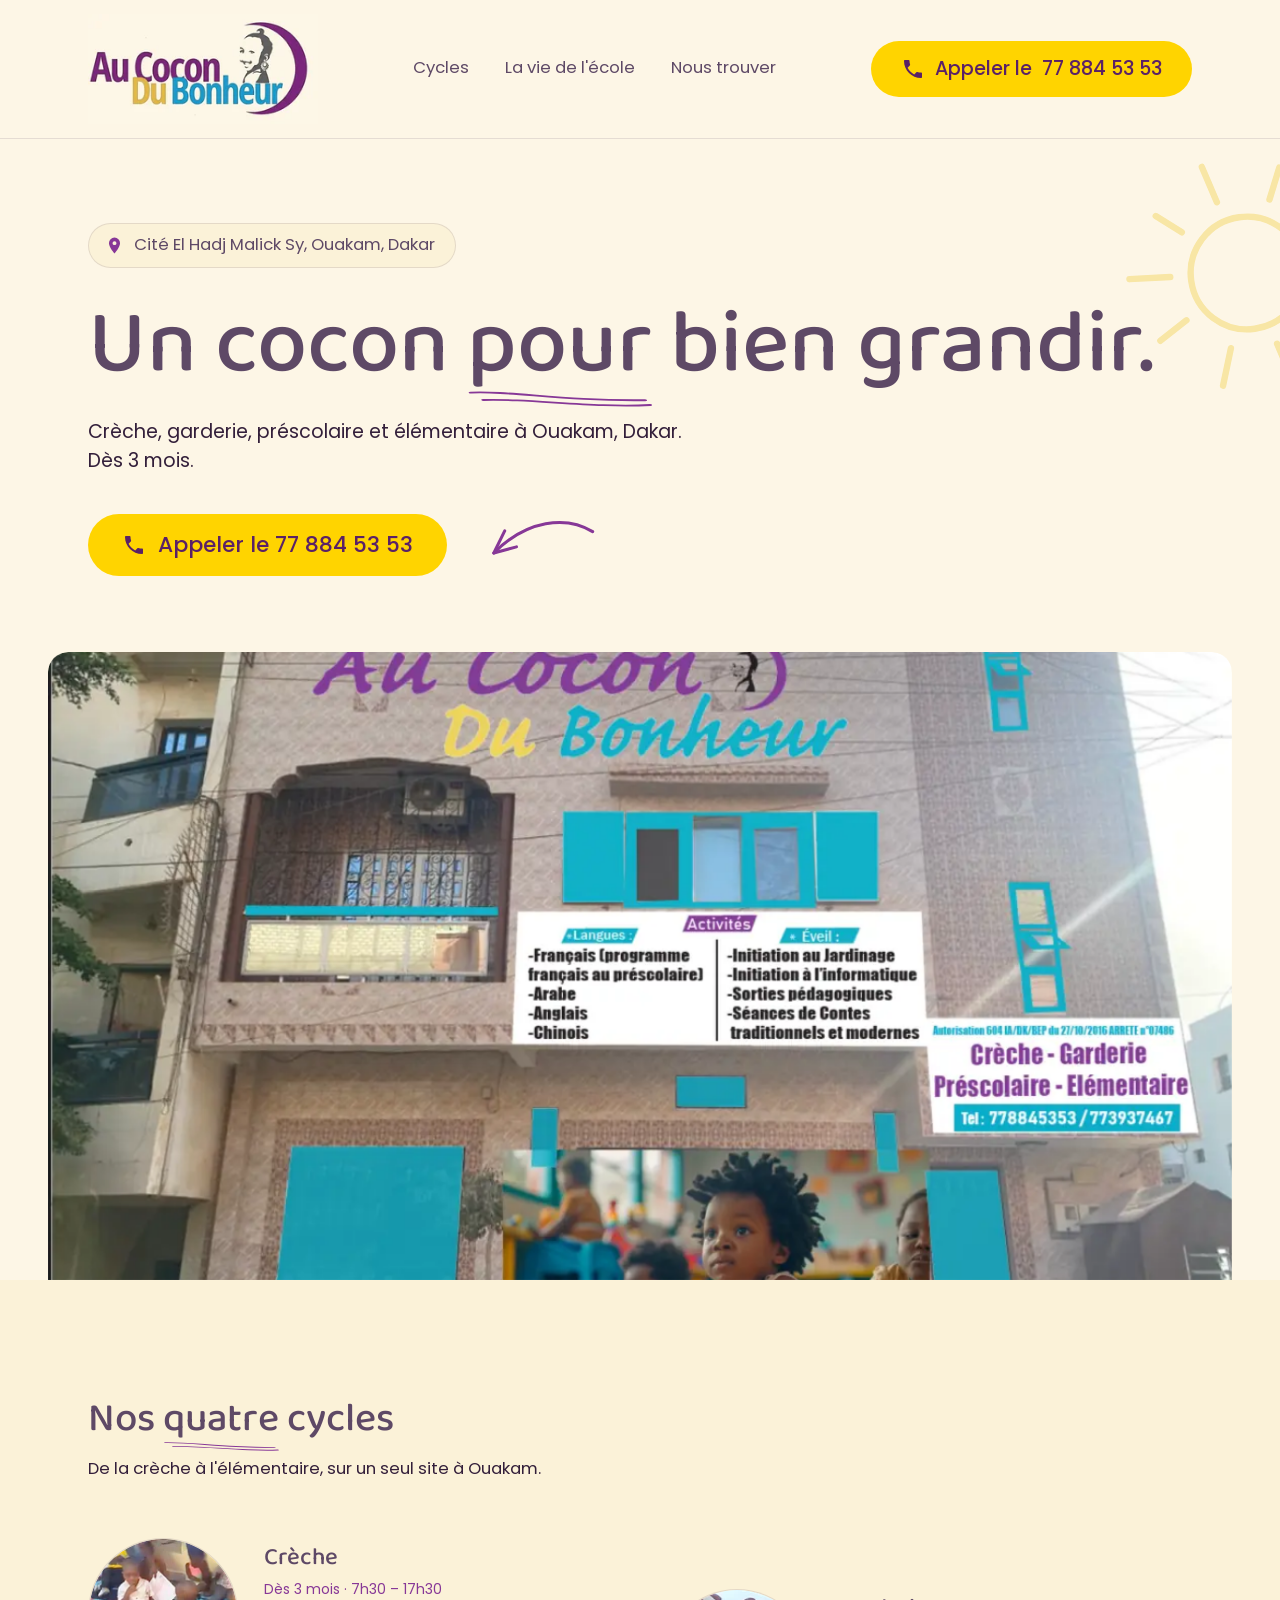
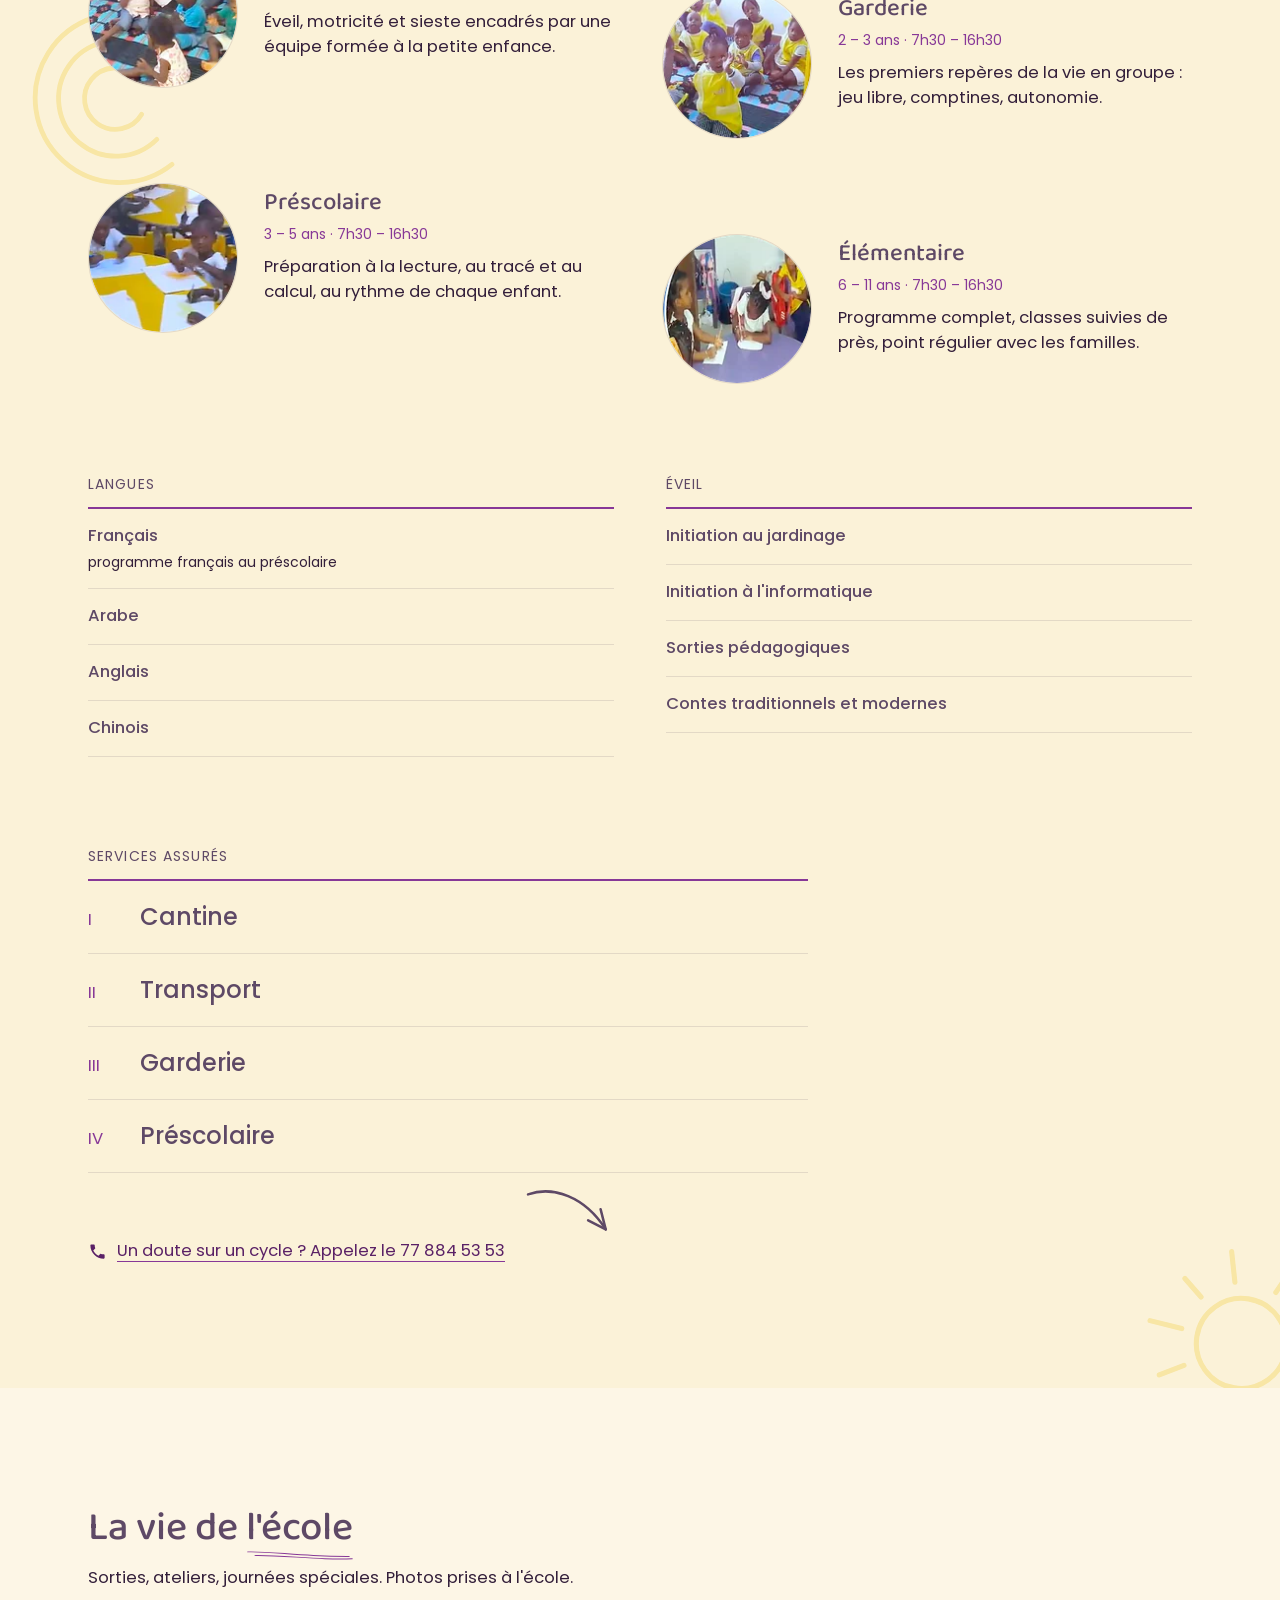
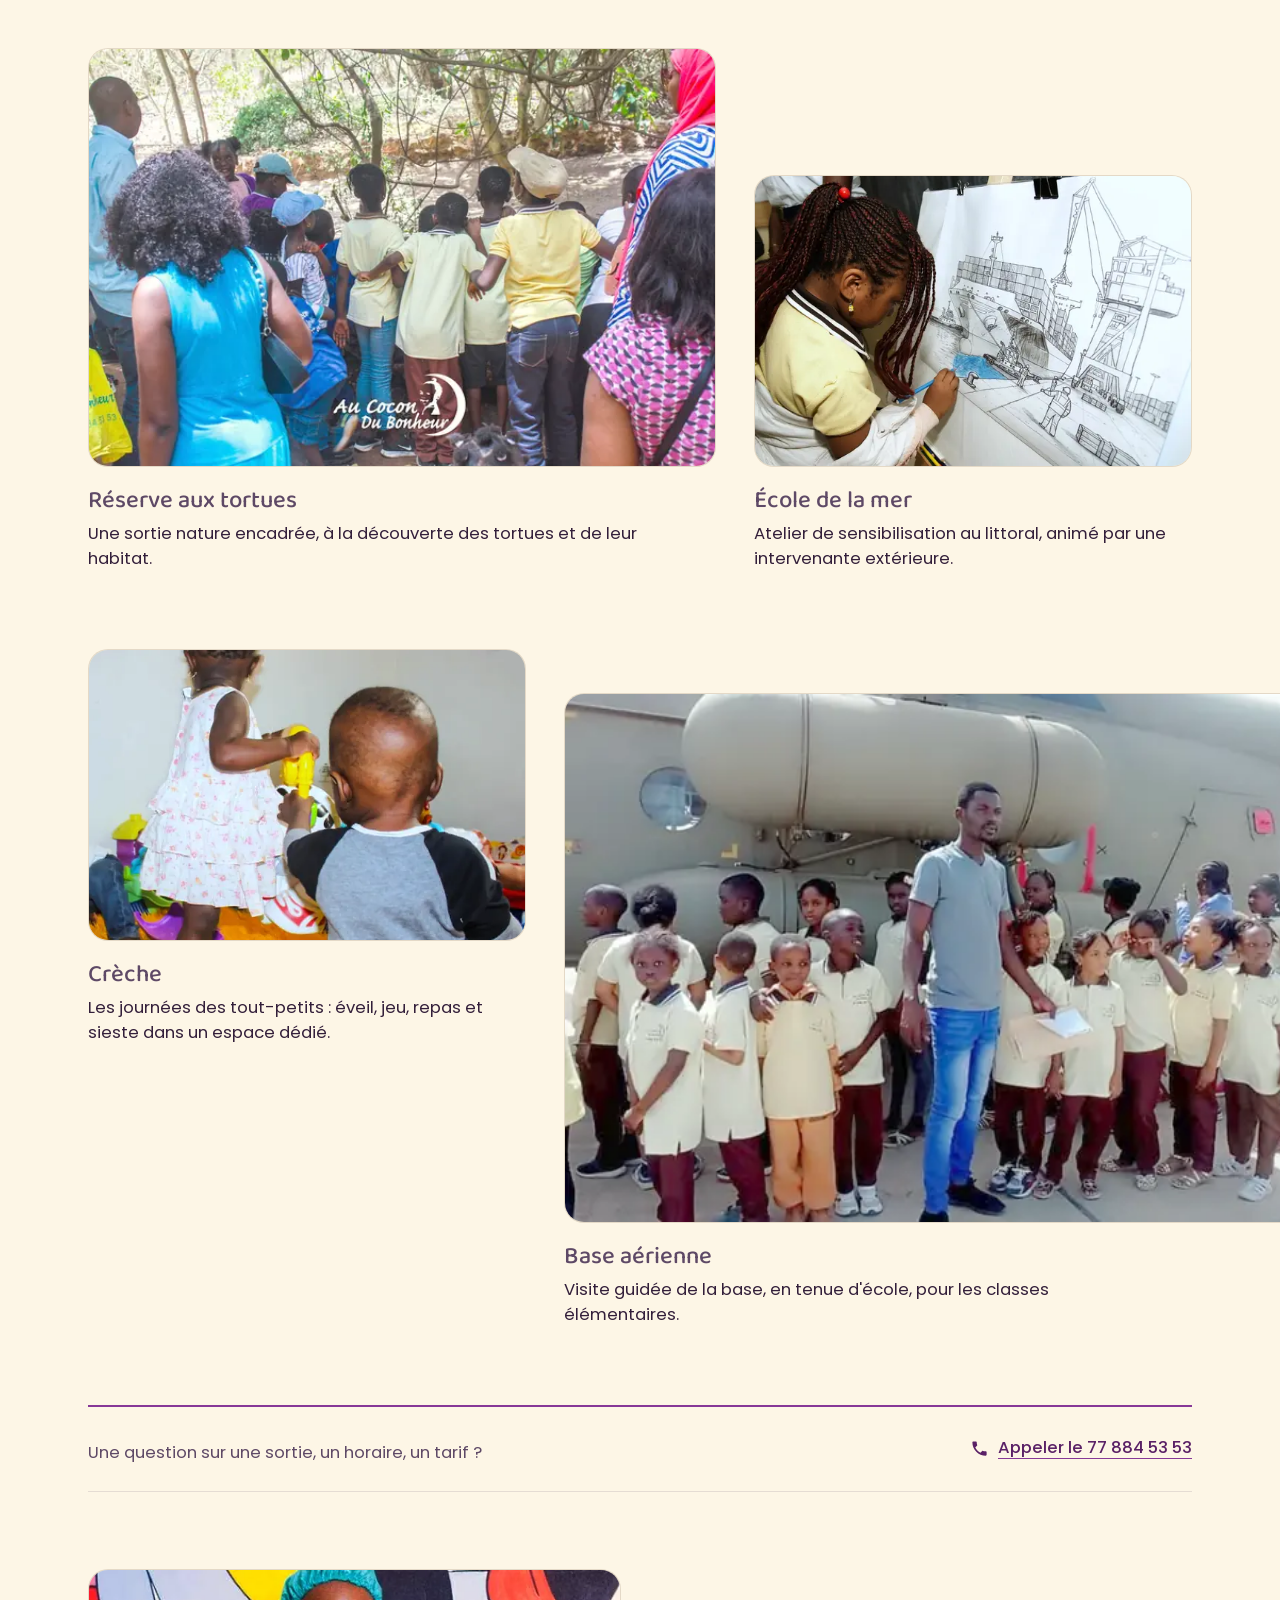
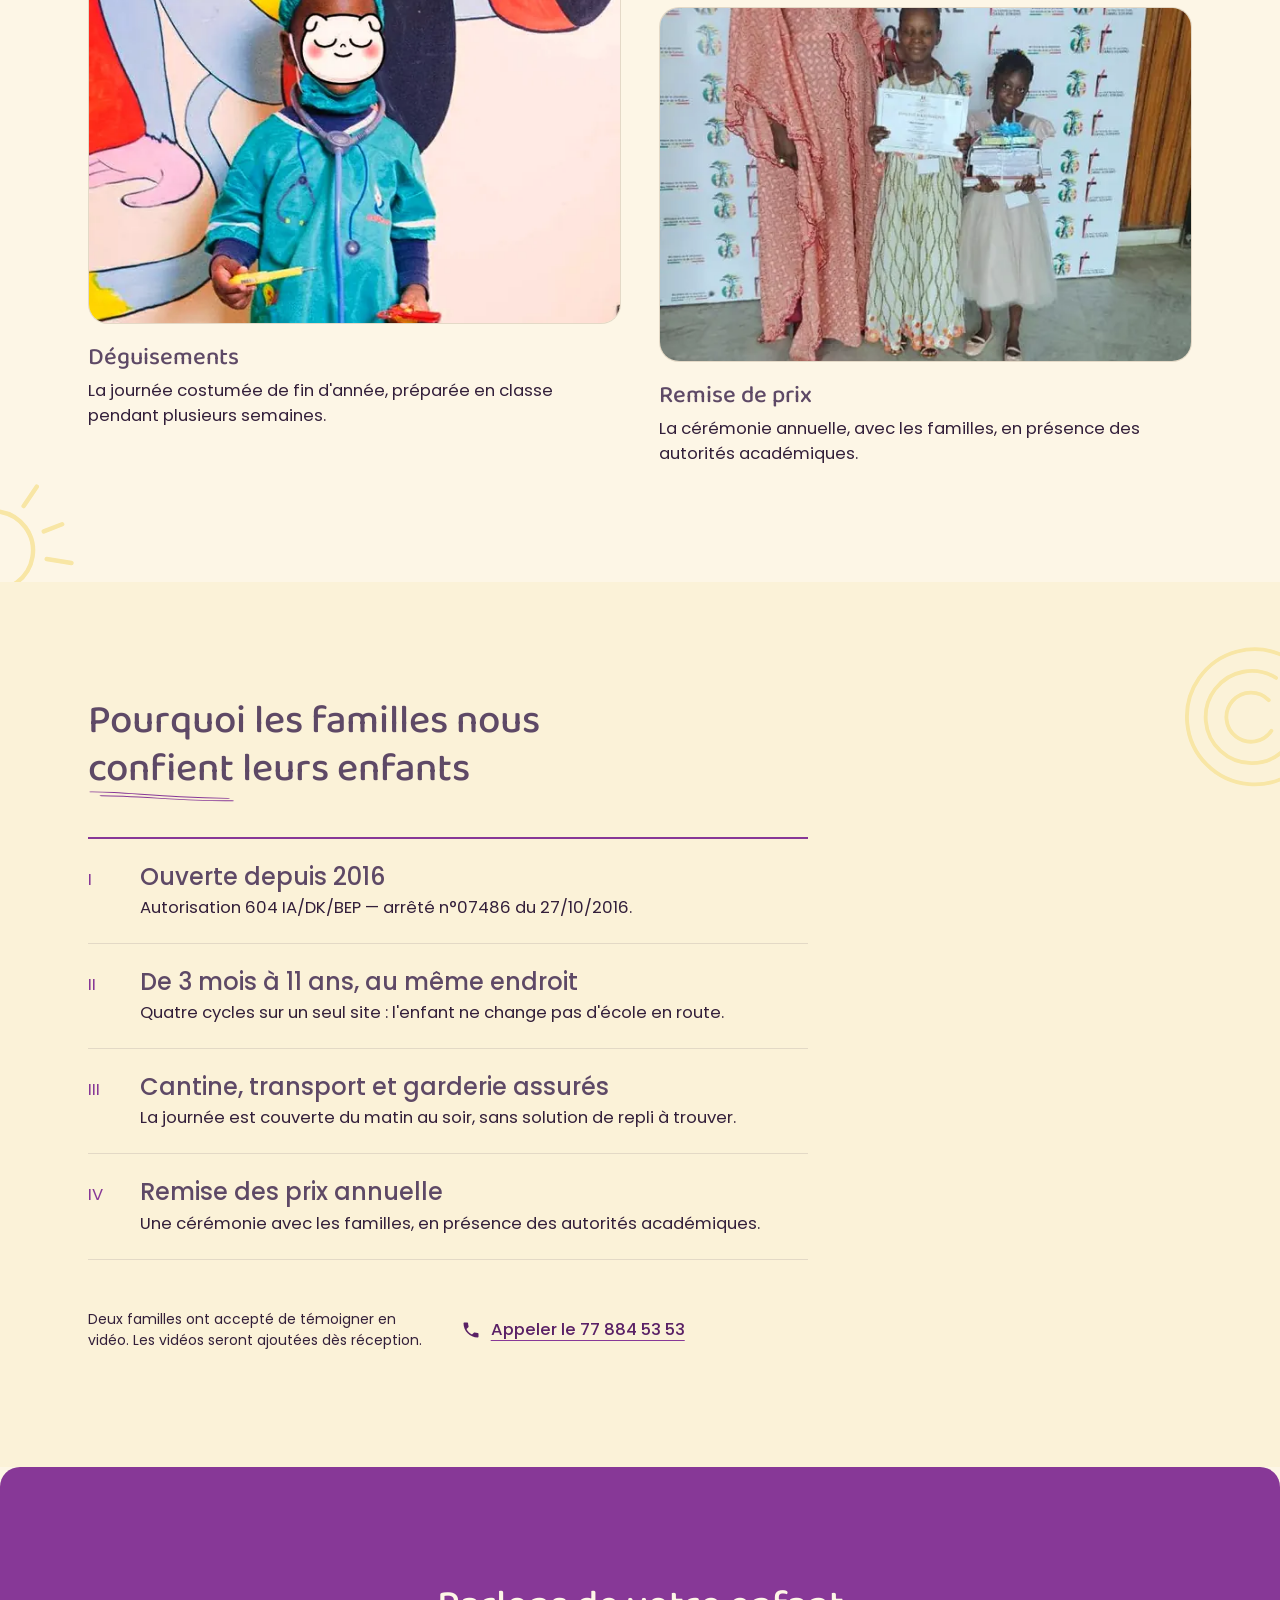
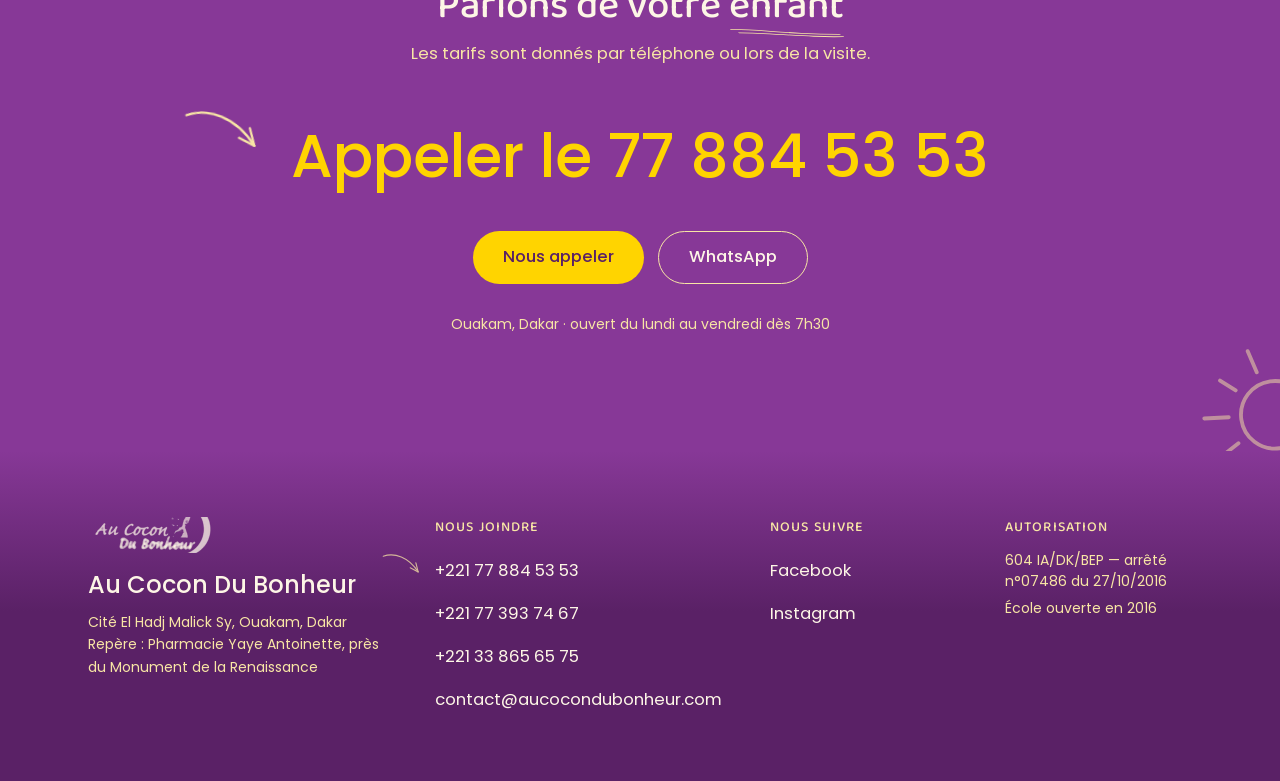
==== commit 143cb8b9: "Ajoute les photos des cycles, un en-tete a deux echelles et le defilement adouci Photos des cycles -" ====
--- a/index.html
+++ b/index.html
@@ -25,6 +25,20 @@
   <link rel="stylesheet" href="styles.css">
 </head>
 <body>
+
+<!-- Rideau d'ouverture. Purement decoratif, donc aria-hidden : un lecteur
+     d'ecran lit la page tout de suite, il n'attend pas la fin de l'animation.
+     Zero JS : c'est une animation CSS avec `forwards`, qui se termine sur
+     `visibility: hidden` — apres quoi le rideau ne peut plus rien intercepter.
+     Si le CSS ne charge pas, le rideau n'existe pas et la page reste lisible. -->
+<div class="boot-veil" aria-hidden="true">
+  <div class="boot-veil__inner">
+    <img class="boot-veil__logo" src="images/logo-cocon-262.webp"
+         srcset="images/logo-cocon-262.webp 262w, images/logo-cocon-524.webp 524w"
+         sizes="220px" width="262" height="125" alt="" fetchpriority="high">
+    <div class="boot-veil__rail"><span class="boot-veil__fill"></span></div>
+  </div>
+</div>
 
 <!-- ============================================================
      LES MARQUES DU COCON — vocabulaire graphique propriétaire
@@ -102,7 +116,7 @@
     <a class="site-header__brand" href="#top">
       <img class="site-header__logo" src="images/logo-cocon-262.webp"
            srcset="images/logo-cocon-262.webp 262w, images/logo-cocon-524.webp 524w"
-           sizes="131px" width="262" height="125" alt="Au Cocon Du Bonheur">
+           sizes="262px" width="262" height="125" alt="Au Cocon Du Bonheur">
     </a>
 
     <nav class="site-nav" aria-label="Navigation principale">
@@ -111,11 +125,11 @@
       <a class="site-nav__link" href="#contact">Nous trouver</a>
     </nav>
 
-    <a class="btn-call" href="tel:+221778845353">
+    <a class="btn-call" href="tel:+221778845353" aria-label="Appeler le 77 884 53 53">
       <svg class="btn-call__icon" viewBox="0 0 24 24" aria-hidden="true" focusable="false">
         <path d="M6.6 10.8c1.4 2.8 3.7 5.1 6.6 6.6l2.2-2.2c.3-.3.7-.4 1-.2 1.1.4 2.3.6 3.6.6.6 0 1 .4 1 1V20c0 .6-.4 1-1 1C10.7 21 3 13.3 3 4c0-.6.4-1 1-1h3.5c.6 0 1 .4 1 1 0 1.3.2 2.5.6 3.6.1.4 0 .8-.3 1L6.6 10.8Z" fill="currentColor" stroke="none"/>
       </svg>
-      Appeler le 77 884 53 53
+      <span class="btn-call__label">Appeler le </span>77 884 53 53
     </a>
   </div>
 </header>
@@ -123,35 +137,42 @@
 <main>
 
 <section class="hero" id="top">
-  <svg class="mark mark--r6 hero__mark-fil" aria-hidden="true"><use href="#m-fil"/></svg>
   <svg class="mark mark--bleed mark--l8 hero__mark-soleil" aria-hidden="true"><use href="#m-soleil"/></svg>
 
   <div class="hero__inner wrap">
-    <div class="hero__copy enter">
-      <p class="hero__badge">
-        <svg class="mark--inline" aria-hidden="true"><use href="#m-cocon"/></svg>
-        École ouverte en 2016<span class="hero__badge-auth"> · autorisation 604 IA/DK/BEP</span>
+    <div class="hero__copy">
+      <p class="hero__badge boot">
+        <svg class="hero__badge-icon" viewBox="0 0 24 24" aria-hidden="true" focusable="false">
+          <path d="M12 2a7 7 0 0 0-7 7c0 5.2 7 13 7 13s7-7.8 7-13a7 7 0 0 0-7-7Zm0 9.5A2.5 2.5 0 1 1 12 6.5a2.5 2.5 0 0 1 0 5Z" fill="currentColor"/>
+        </svg>
+        Cité El Hadj Malick Sy, Ouakam, Dakar
       </p>
 
-      <h1 class="hero__title">Un cocon <span class="hero__title-mark">pour<svg class="mark mark--muted mark--r3 hero__trait" aria-hidden="true"><use href="#m-trait"/></svg></span> <span class="hero__title-end">grandir.<svg class="mark mark--r9 hero__mark-eclat" aria-hidden="true"><use href="#m-eclat"/></svg></span></h1>
-
-      <p class="hero__subtitle">Crèche, garderie, préscolaire et élémentaire à Ouakam, Dakar. Dès 3 mois.</p>
-
-      <a class="btn-call btn-call--lg enter enter--pop enter--d1" href="tel:+221778845353">
+      <h1 class="hero__title boot boot--i1">Un cocon <span class="hero__title-mark">pour<svg class="mark mark--muted mark--r3 hero__trait" aria-hidden="true"><use href="#m-trait"/></svg></span> bien <span class="hero__title-end">grandir.</span></h1>
+
+      <p class="hero__subtitle boot boot--i2">Crèche, garderie, préscolaire et élémentaire à Ouakam, Dakar. Dès 3 mois.</p>
+
+      <span class="hero__cta">
+      <a class="btn-call btn-call--lg boot boot--pop boot--i3" href="tel:+221778845353">
         <svg class="btn-call__icon" viewBox="0 0 24 24" aria-hidden="true" focusable="false">
           <path d="M6.6 10.8c1.4 2.8 3.7 5.1 6.6 6.6l2.2-2.2c.3-.3.7-.4 1-.2 1.1.4 2.3.6 3.6.6.6 0 1 .4 1 1V20c0 .6-.4 1-1 1C10.7 21 3 13.3 3 4c0-.6.4-1 1-1h3.5c.6 0 1 .4 1 1 0 1.3.2 2.5.6 3.6.1.4 0 .8-.3 1L6.6 10.8Z" fill="currentColor" stroke="none"/>
         </svg>
         Appeler le 77 884 53 53
       </a>
+      <svg class="mark mark--r6 hero__mark-fil" aria-hidden="true"><use href="#m-fil"/></svg>
+      </span>
     </div>
   </div>
 
   <figure class="hero__photo">
+    <span class="hero__photo-clip">
     <img src="images/facade-hero-1168.webp"
          srcset="images/facade-hero-360.webp 360w, images/facade-hero-480.webp 480w, images/facade-hero-750.webp 750w, images/facade-hero-960.webp 960w, images/facade-hero-1168.webp 1168w"
          sizes="100vw" width="1168" height="859"
          alt="La façade de l'école Au Cocon Du Bonheur, à Ouakam"
+         class="glide"
          fetchpriority="high">
+    </span>
   </figure>
 </section>
 
@@ -162,18 +183,20 @@
     <h2 class="cycles__title enter">Nos <span class="cycles__title-mark">quatre<svg class="mark mark--muted mark--r3 cycles__trait" aria-hidden="true"><use href="#m-trait"/></svg></span> cycles</h2>
     <p class="cycles__lead">De la crèche à l'élémentaire, sur un seul site à Ouakam.</p>
 
-    <!-- PHOTOS DE CLASSE À VENIR — les quatre visuels générés ont été retirés à
-         la demande de la cliente. Les emplacements restent dessinés, en attente
-         des vraies photos prises dans les salles. Ne jamais y remettre une image
-         générée : le reste de la page repose sur des photos authentiques. -->
+    <!-- Les quatre médaillons sont découpés dans la vidéo promotionnelle de
+         l'école (video-promotionel.mp4, 848x480). La cliente n'a plus les
+         rushes d'origine ; c'est donc la meilleure source disponible.
+         Ils sont AFFICHÉS PETIT (150px) parce que la source est petite : à
+         300px de côté ils seraient flous. Ne pas les agrandir.
+         Autorisation parentale : confirmée par la cliente. -->
     <ul class="cycle-list">
       <svg class="mark mark--bleed mark--pale mark--l8 cycles__mark-cocon" aria-hidden="true"><use href="#m-cocon"/></svg>
 
       <li class="cycle enter enter--pop enter--d1">
-        <div class="cycle__ph">
-          <svg class="cycle__ph-glyph" aria-hidden="true"><use href="#m-cocon"/></svg>
-          <p class="cycle__ph-label">Photo de la salle à venir</p>
-        </div>
+        <img class="cycle__photo" src="images/cycle-creche-150.webp"
+             srcset="images/cycle-creche-150.webp 150w, images/cycle-creche-300.webp 300w"
+             sizes="(max-width: 639px) 104px, 150px" width="150" height="150" loading="lazy" decoding="async"
+             alt="Des tout-petits assis sur le tapis d'éveil de la crèche">
         <div class="cycle__body">
           <h3 class="cycle__name">Crèche</h3>
           <p class="cycle__meta">Dès 3 mois · 7h30 – 17h30</p>
@@ -182,10 +205,10 @@
       </li>
 
       <li class="cycle enter enter--pop enter--d2">
-        <div class="cycle__ph">
-          <svg class="cycle__ph-glyph" aria-hidden="true"><use href="#m-cocon"/></svg>
-          <p class="cycle__ph-label">Photo de la salle à venir</p>
-        </div>
+        <img class="cycle__photo" src="images/cycle-garderie-150.webp"
+             srcset="images/cycle-garderie-150.webp 150w, images/cycle-garderie-300.webp 300w"
+             sizes="(max-width: 639px) 104px, 150px" width="150" height="150" loading="lazy" decoding="async"
+             alt="Le groupe de la garderie rassemblé autour de son encadrante">
         <div class="cycle__body">
           <h3 class="cycle__name">Garderie</h3>
           <p class="cycle__meta">2 – 3 ans · 7h30 – 16h30</p>
@@ -194,10 +217,10 @@
       </li>
 
       <li class="cycle enter enter--pop enter--d1">
-        <div class="cycle__ph">
-          <svg class="cycle__ph-glyph" aria-hidden="true"><use href="#m-cocon"/></svg>
-          <p class="cycle__ph-label">Photo de la salle à venir</p>
-        </div>
+        <img class="cycle__photo" src="images/cycle-prescolaire-150.webp"
+             srcset="images/cycle-prescolaire-150.webp 150w, images/cycle-prescolaire-300.webp 300w"
+             sizes="(max-width: 639px) 104px, 150px" width="150" height="150" loading="lazy" decoding="async"
+             alt="Des enfants du préscolaire au travail autour des tables">
         <div class="cycle__body">
           <h3 class="cycle__name">Préscolaire</h3>
           <p class="cycle__meta">3 – 5 ans · 7h30 – 16h30</p>
@@ -206,10 +229,10 @@
       </li>
 
       <li class="cycle enter enter--pop enter--d2">
-        <div class="cycle__ph">
-          <svg class="cycle__ph-glyph" aria-hidden="true"><use href="#m-cocon"/></svg>
-          <p class="cycle__ph-label">Photo de la salle à venir</p>
-        </div>
+        <img class="cycle__photo" src="images/cycle-elementaire-150.webp"
+             srcset="images/cycle-elementaire-150.webp 150w, images/cycle-elementaire-300.webp 300w"
+             sizes="(max-width: 639px) 104px, 150px" width="150" height="150" loading="lazy" decoding="async"
+             alt="Des élèves de l'élémentaire en train d'écrire à leur table">
         <div class="cycle__body">
           <h3 class="cycle__name">Élémentaire</h3>
           <p class="cycle__meta">6 – 11 ans · 7h30 – 16h30</p>
@@ -487,11 +510,9 @@
 </main>
 
 <footer class="site-footer on-purple">
-  <div class="site-footer__wordmark" aria-hidden="true">Au Cocon Du Bonheur</div>
-
   <div class="wrap footer__wrap">
 
-    <div class="footer__brand">
+    <div class="footer__brand enter">
       <img class="footer__logo"
            src="images/logo-creme-248.webp"
            srcset="images/logo-creme-248.webp 248w, images/logo-creme-496.webp 496w"
@@ -506,7 +527,7 @@
       </p>
     </div>
 
-    <div class="footer__col">
+    <div class="footer__col enter">
       <h3 class="footer__heading">Nous joindre</h3>
       <ul class="footer__list footer__list--joindre">
         <!-- M5 : le pied de page etait la seule section sans marque. Un fil
@@ -521,7 +542,7 @@
       </ul>
     </div>
 
-    <div class="footer__col">
+    <div class="footer__col enter">
       <h3 class="footer__heading">Nous suivre</h3>
       <ul class="footer__list">
         <li><a class="footer__link" href="https://www.facebook.com/aucocondubonheur" target="_blank" rel="noopener">Facebook</a></li>
@@ -529,7 +550,7 @@
       </ul>
     </div>
 
-    <div class="footer__col">
+    <div class="footer__col enter">
       <h3 class="footer__heading">Autorisation</h3>
       <p class="footer__legal">604 IA/DK/BEP — arrêté n°07486 du 27/10/2016</p>
       <p class="footer__legal">École ouverte en 2016</p>
@@ -538,5 +559,6 @@
   </div>
 </footer>
 
+<script defer src="app.js"></script>
 </body>
 </html>
--- a/styles.css
+++ b/styles.css
@@ -20,7 +20,11 @@
   --hairline: 1px solid rgb(94 73 102 / .15);
 
   /* --- Typographie : l'échelle porte la hiérarchie, pas la graisse (M1) --- */
-  --fs-hero:    clamp(3.4rem, 7.2vw, 6.5rem);   /* 54 → 104px */
+  /* Plafond baisse de 6,5rem a 5,6rem : « Un cocon pour bien grandir. » passait
+     sur DEUX lignes des 1440px avec l'ancien 104px, ce que le titre court ne
+     faisait pas. Mesure : la ligne fait 1104px de large disponible, elle tient
+     jusqu'a ~92px de corps. 89,6px laisse une marge. */
+  --fs-hero:    clamp(3.4rem, 7.2vw, 5.6rem);   /* 54 → 89,6px */
   --fs-section: clamp(1.9rem, 3.4vw, 2.5rem);   /* 30 → 40px  */
   --fs-card:    clamp(1.25rem, 1.9vw, 1.5rem);  /* 20 → 24px  */
   --fs-body:    clamp(1.0625rem, 1.5vw, 1.25rem); /* 17 → 20px */
@@ -53,6 +57,25 @@
   --m-micro: 150ms;
   --m-state: 300ms;
   --m-enter: 1000ms;
+  /* Ouverture de page : le rideau tient 1,9s puis se retire en 600ms.
+     Total 2,5s, dans la fourchette 2-3s demandee par la cliente. */
+  --m-veil: 2500ms;
+  --m-veil-out: 1900ms;   /* instant ou le rideau commence a se retirer */
+  --m-boot: 900ms;        /* duree d'entree d'un element du heros */
+  /* Revelation au defilement : une DUREE, pas une distance de scroll. C'est
+     tout l'objet du passage au JS — voir app.js. 1100ms se lit comme un
+     glissement ; en dessous de ~700ms ca redevient un « pop ». */
+  --m-reveal: 1100ms;
+  /* Expo-out : demarre franc, se pose tres longuement. C'est cette longue fin
+     de course qui donne la sensation « premium », pas la duree seule. */
+  --ease-out: cubic-bezier(.16, 1, .3, 1);
+
+  /* --- En-tete : deux echelles, pleine en haut de page puis compacte --- */
+  --header-logo:     clamp(180px, 18vw, 262px);
+  --header-pad:      14px;
+  --header-cta-fs:   clamp(1.05rem, 1.5vw, 1.375rem);
+  --header-cta-pad:  16px 30px;
+  --header-cta-icon: 24px;
   --ease-ui: cubic-bezier(.4, 0, .2, 1);
   /* Ressort : dépasse la cible d'environ 11% avant de se poser */
   --ease-spring: linear(
@@ -72,7 +95,20 @@
    Sans ça le masquage échoue en silence. */
 [hidden] { display: none !important; }
 
-html { -webkit-text-size-adjust: 100%; }
+/* Defilement fluide sur les liens du menu. `scroll-padding-top` est
+   indispensable : sans lui l'ancre se cale en haut de fenetre, donc DERRIERE
+   l'en-tete collant, et le titre vise est invisible. La valeur suit la hauteur
+   reelle de l'en-tete (~122px desktop, ~150px en deux rangees sous 900px). */
+html {
+  -webkit-text-size-adjust: 100%;
+  scroll-behavior: smooth;
+  scroll-padding-top: 138px;
+}
+@media (max-width: 899px) { html { scroll-padding-top: 162px; } }
+/* Sous 420px le bouton d'appel descend sur sa propre rangee : l'en-tete monte
+   a ~187px et l'ancre repassait dessous. Mesure, pas estimation. */
+@media (max-width: 420px) { html { scroll-padding-top: 196px; } }
+@media (prefers-reduced-motion: reduce) { html { scroll-behavior: auto; } }
 
 body {
   margin: 0;
@@ -142,6 +178,21 @@
 /* Un plan de composition dedie pour l'en-tete collant : sans lui, chaque
    defilement repeignait la bande. Mesure : pire frame 47,5ms -> voir plus bas. */
 .site-header { will-change: transform; }
+
+/* En haut de page l'en-tete est plein : le logo fait 125px de haut, l'en-tete
+   153px. Colle tel quel pendant toute la lecture, il mangerait 17% d'un ecran
+   de 900px. Des 60px de defilement il se compacte a ~93px — le logo reste le
+   premier point d'accroche a l'arrivee, sans peser ensuite.
+   Pilote par app.js (classe `is-compact`) ; sans JS l'en-tete reste plein,
+   ce qui est le cas correct par defaut. */
+.site-header.is-compact {
+  --header-logo:     clamp(120px, 11vw, 158px);
+  --header-pad:      9px;
+  --header-cta-fs:   var(--fs-note);
+  --header-cta-pad:  11px 20px;
+  --header-cta-icon: 19px;
+}
+.site-header__inner { transition: padding-block var(--m-state) var(--ease-ui); }
 
 /* ============================================================
    Marques du Cocon — pose (M5)
@@ -210,8 +261,10 @@
   }
 }
 
+/* 28px -> 44px : sur une course courte le bloc « apparait » d'un coup au lieu
+   de glisser. C'est la difference que la cliente decrivait comme « trop rapide ». */
 @keyframes enter-rise {
-  from { opacity: 0; transform: translateY(28px); }
+  from { opacity: 0; transform: translateY(44px); }
   to   { opacity: 1; transform: none; }
 }
 @keyframes enter-pop {
@@ -223,6 +276,143 @@
   from { opacity: 0; stroke-dashoffset: var(--dash, 400); }
   to   { opacity: 1; stroke-dashoffset: 0; }
 }
+
+/* ============================================================
+   Rideau d'ouverture — CSS pur, zero JS
+   Le rideau tient 1,9s, puis se retire en 600ms. Il finit sur
+   `visibility: hidden` : passe ce point il n'intercepte plus rien.
+   Aucun script ne l'enleve — s'il en fallait un, une erreur JS laisserait
+   la page murée derriere un ecran creme. Ici le pire cas est une animation
+   qui ne part pas, et la page est deja lisible dessous.
+   ============================================================ */
+
+.boot-veil {
+  position: fixed; inset: 0; z-index: 100;
+  display: grid; place-items: center;
+  background: var(--c-cream);
+  animation: veil-lift var(--m-veil) var(--ease-ui) forwards;
+}
+.boot-veil__inner { display: grid; justify-items: center; }
+
+.boot-veil__logo {
+  width: clamp(170px, 30vw, 230px); height: auto;
+  animation: veil-logo 1100ms var(--ease-spring) both;
+}
+
+/* Une barre qui se remplit, pas un sablier qui tourne : elle dit combien de
+   temps il reste. Le violet de marque, jamais le jaune — celui-ci n'habille
+   que l'appel telephonique (M3). */
+.boot-veil__rail {
+  width: clamp(130px, 22vw, 180px); height: 3px;
+  margin-top: clamp(22px, 3vw, 30px);
+  background: rgb(94 73 102 / .14);
+  border-radius: var(--r-pill);
+  overflow: hidden;
+}
+.boot-veil__fill {
+  display: block; height: 100%; width: 100%;
+  background: var(--c-purple);
+  border-radius: var(--r-pill);
+  transform-origin: left center;
+  animation: veil-fill var(--m-veil-out) var(--ease-ui) both;
+}
+
+@keyframes veil-lift {
+  0%, 76%  { opacity: 1; visibility: visible; }
+  100%     { opacity: 0; visibility: hidden; }
+}
+@keyframes veil-logo {
+  from { opacity: 0; transform: translateY(16px) scale(.93); }
+  to   { opacity: 1; transform: none; }
+}
+@keyframes veil-fill {
+  from { transform: scaleX(0); }
+  to   { transform: scaleX(1); }
+}
+
+/* ------------------------------------------------------------
+   Entree du heros, pilotee par le TEMPS et non par le scroll
+   Les entrees `.enter` sont pilotees par `view()` : en haut de page le heros
+   est deja entierement visible, donc elles sont figees sur leur etat final et
+   ne jouent jamais. Il faut une animation temporelle pour que le premier ecran
+   se compose apres le rideau.
+   Le depart est cale 250ms AVANT la fin du rideau : le contenu glisse deja
+   quand le voile s'efface, au lieu de demarrer sur une page morte.
+   ------------------------------------------------------------ */
+
+@media (prefers-reduced-motion: no-preference) {
+  .boot {
+    animation: enter-rise var(--m-boot) var(--ease-spring) both;
+    animation-delay: calc(var(--m-veil-out) - 250ms + var(--i, 0) * 120ms);
+  }
+  .boot--pop {
+    animation-name: enter-pop;
+  }
+  /* Le decalage passe par une classe, jamais par un style en ligne. */
+  .boot--i1 { --i: 1; }
+  .boot--i2 { --i: 2; }
+  .boot--i3 { --i: 3; }
+  .boot--i4 { --i: 4; }
+}
+
+/* ------------------------------------------------------------
+   Photo qui se pose au defilement (M4)
+   Elle arrive legerement agrandie et revient a l'echelle 1. Sur `transform`
+   uniquement : aucun recalcul de mise en page, donc aucune frame perdue.
+   La figure decoupe, sinon le debordement creerait un scroll horizontal.
+   ------------------------------------------------------------ */
+
+@media (prefers-reduced-motion: no-preference) {
+  @supports (animation-timeline: view()) {
+    .glide {
+      animation: glide-settle linear both;
+      animation-timeline: view();
+      animation-range: entry 0% cover 55%;
+      will-change: transform;
+    }
+  }
+}
+@keyframes glide-settle {
+  from { transform: scale(1.07); }
+  to   { transform: scale(1); }
+}
+
+/* ============================================================
+   Revelations au defilement — version JS (app.js)
+   Sans JS : les regles `animation-timeline: view()` plus haut s'appliquent,
+   le contenu reste visible en toutes circonstances.
+   Avec JS : la classe `js` est posee sur <html> et les entrees basculent sur
+   une TRANSITION. La difference est le point que la cliente ne cessait de
+   signaler : une animation liee a `view()` avance a la vitesse du doigt, donc
+   un defilement rapide la traverse en deux frames et le mouvement n'existe
+   plus. Une transition dure --m-reveal quoi qu'il arrive.
+   ============================================================ */
+
+html.js .enter,
+html.js .enter--pop,
+html.js .enter--draw {
+  animation: none;
+  animation-timeline: auto;
+  opacity: 0;
+  transform: translateY(52px);
+  transition: opacity   var(--m-reveal) var(--ease-out) var(--d, 0ms),
+              transform var(--m-reveal) var(--ease-out) var(--d, 0ms);
+  will-change: transform, opacity;
+}
+html.js .enter--pop  { transform: scale(.9) rotate(-3deg); }
+html.js .enter--draw { transform: translateY(24px); }
+
+html.js .enter.is-in,
+html.js .enter--pop.is-in,
+html.js .enter--draw.is-in {
+  opacity: 1;
+  transform: none;
+}
+
+/* Le JS pilote lui-meme le defilement vers les ancres : il connait la hauteur
+   REELLE de l'en-tete a l'instant du clic, ce qu'un `scroll-padding` fige ne
+   peut pas faire (l'en-tete se compacte pendant le trajet). */
+html.js { scroll-behavior: auto; }
 
 @media (prefers-reduced-motion: reduce) {
   *, *::before, *::after {
@@ -247,25 +437,52 @@
   border-bottom: var(--hairline);
 }
 .site-header__inner {
-  display: flex; align-items: center; gap: clamp(16px, 3vw, 40px);
-  padding-block: 14px;
+  display: flex; align-items: center; gap: clamp(14px, 1.9vw, 28px);
+  padding-block: var(--header-pad);
 }
 .site-header__brand {
   flex: none; display: flex; align-items: center;
   min-height: 44px;              /* cible tactile : le logo seul tombait a 40,06px */
   border-radius: var(--r-8);
 }
-.site-header__logo { width: 131px; height: auto; }
-
-.site-nav { display: flex; gap: clamp(14px, 2.4vw, 32px); margin-inline: auto; }
+/* Le logo est le premier point d'accroche : il remplit la hauteur de l'en-tete
+   sans en toucher les bords (14px d'air en haut et en bas). 262px affiches,
+   soit 125px de haut — et 524w en source pour un ecran 2x, exactement la plus
+   grande variante disponible : aucun agrandissement, aucun flou.
+   La transition sert a l'en-tete compact (voir plus bas). */
+.site-header__logo {
+  width: var(--header-logo); height: auto;
+  transition: width var(--m-state) var(--ease-ui);
+}
+
+.site-nav { display: flex; gap: clamp(8px, 1.4vw, 20px); margin-inline: auto; }
 .site-nav__link {
   text-decoration: none;
   color: var(--c-heading);
   font-size: var(--fs-note);
-  padding: 8px 10px; border-radius: var(--r-8);
+  /* Le logo et le bouton d'appel ayant grossi, la navigation est le seul
+     element compressible de la rangee : ses liens se coupaient en deux lignes
+     (« La vie de / l'ecole »). Un lien de menu ne se coupe jamais. */
+  white-space: nowrap;
+  padding: 8px 9px; border-radius: var(--r-8);
   transition: background-color var(--m-micro) var(--ease-ui);
 }
 .site-nav__link:hover { background: var(--c-cream-deep); color: var(--c-heading); }
+
+/* Le bouton d'appel de l'en-tete suit le logo : demande cliente, « de meme
+   pour le numero a droite en jaune ». Il se compacte avec lui au defilement. */
+.site-header .btn-call {
+  font-size: var(--header-cta-fs);
+  padding: var(--header-cta-pad);
+  transition: background-color var(--m-micro) var(--ease-ui),
+              transform var(--m-micro) var(--ease-ui),
+              font-size var(--m-state) var(--ease-ui),
+              padding var(--m-state) var(--ease-ui);
+}
+.site-header .btn-call__icon {
+  width: var(--header-cta-icon); height: var(--header-cta-icon);
+  transition: width var(--m-state) var(--ease-ui), height var(--m-state) var(--ease-ui);
+}
 
 /* ---------- Le bouton d'appel — seul objet #FFD400 (M3) ---------- */
 
@@ -280,6 +497,7 @@
   padding: 12px 22px;
   border-radius: var(--r-pill);
   white-space: nowrap;          /* le numero ne se coupe jamais */
+  line-height: var(--lh-title);
   --focus-ring: var(--c-purple-deep);
   transition: background-color var(--m-micro) var(--ease-ui),
               transform var(--m-micro) var(--ease-ui);
@@ -307,15 +525,23 @@
    et coupait le numero en deux lignes — sur l'unique action de la page. */
 .hero__copy { max-width: none; }
 
+/* Le bandeau ne porte plus l'autorisation — elle est deja au pied de page —
+   mais l'ADRESSE, avec une epingle a la place de la marque « cocon ».
+   Le cadrage (fond creme profond, filet, pilule) est celui dessine pour
+   l'autorisation : on garde la forme, on change le contenu. */
 .hero__badge {
   display: inline-flex; align-items: center; gap: 10px;
-  font-size: var(--fs-fine);
+  font-size: var(--fs-note);
   color: var(--c-heading);
   background: var(--c-cream-deep);
   border: var(--hairline);
   border-radius: var(--r-pill);
-  padding: 7px 16px 7px 12px;
+  padding: 9px 20px 9px 16px;
   margin-bottom: clamp(20px, 3vw, 30px);
+}
+.hero__badge-icon {
+  width: 19px; height: 19px; flex: none;
+  color: var(--c-purple);
 }
 .mark--inline { width: 16px; height: 16px; flex: none; color: var(--c-purple); }
 
@@ -342,16 +568,28 @@
   font-size: var(--fs-body);
 }
 
-.hero__copy .btn-call--lg { margin-top: clamp(26px, 3.4vw, 38px); }
+/* Le decalage porte sur le conteneur, pas sur le bouton : c'est lui qui sert
+   desormais de repere a la fleche. */
+.hero__cta {
+  position: relative; display: inline-block;
+  margin-top: clamp(26px, 3.4vw, 38px);
+}
 
 /* ---------- Marques (M5) ---------- */
 
 /* Le fil désigne le gros bouton d'appel SANS le traverser : miroir horizontal
    (scaleX) pour que la pointe revienne vers la gauche, posé à droite du bouton. */
+/* ANCREE AU BOUTON, plus au fond de section. Les anciennes coordonnees
+   (`left`/`top` en clamp sur la largeur de fenetre) etaient calees sur une
+   hauteur de heros donnee : des qu'une ligne s'ajoutait — ici l'adresse — la
+   fleche retombait sur le sous-titre a 1280px et sur le titre a 1024px.
+   Accrochee au bouton, elle le suit a toutes les largeurs. Meme principe que
+   l'eclat, accroche au dernier mot du titre. */
 .hero__mark-fil {
   width: clamp(90px, 9.5vw, 136px); height: auto; aspect-ratio: 100/60;
-  left: clamp(290px, 36vw, 521px);
-  top: clamp(210px, 26.8vw, 386px);
+  left: calc(100% + clamp(14px, 2vw, 34px));
+  top: 50%;
+  translate: 0 -50%;            /* propriete separee : ne heurte pas `transform` */
   transform: scaleX(-1);
   color: var(--c-purple);
   display: none;
@@ -372,8 +610,11 @@
 /* Le soleil déborde par la droite (M7) */
 .hero__mark-soleil {
   width: clamp(150px, 20vw, 290px); height: auto; aspect-ratio: 1;
-  right: clamp(-90px, -6vw, -40px);
-  top: clamp(16px, 2.2vw, 32px);   /* positif : il mordait sur l'en-tete */
+  /* Le titre a gagne un mot (« bien ») et s'etend plus a droite : il venait
+     recouvrir le soleil. Celui-ci remonte de ~26px et sort un peu plus par la
+     droite. Il reste sous l'en-tete en z-index, donc il ne mord pas dessus. */
+  right: clamp(-110px, -7.4vw, -48px);
+  top: clamp(2px, 0.5vw, 8px);
   color: var(--c-yellow-pale);
   z-index: 0;
 }
@@ -397,12 +638,32 @@
   }
 }
 
+/* Sous ~460px, la premiere ligne du titre s'etend jusqu'a x=362 (mesure a
+   390px) et passait DANS le soleil, qui commencait a x=329. Le soleil ne peut
+   pas simplement remonter — a 124px de haut il faudrait `top: -39px`, donc
+   derriere l'en-tete collant. Il rapetisse donc et se cale au-dessus du titre :
+   il occupe alors y 6→82, et le titre commence a 85. */
+@media (max-width: 460px) {
+  /* 76px laissaient 1,9px de recouvrement : la rotation de -8deg agrandit la
+     boite englobante de ~13% (76 -> 86px). C'est cette boite qu'il faut faire
+     tenir, pas la largeur ecrite. A 70px elle mesure 79px et s'arrete a y=79,5
+     pour un titre qui commence a 85. */
+  .hero__mark-soleil { width: 70px; right: -22px; top: 5px; }
+}
+
 /* ---------- Photo de façade, plein bord (M7) ---------- */
 
 .hero__photo {
   margin: clamp(44px, 6vw, 76px) 0 0;
   padding: 0;
   position: relative; z-index: 2;
+}
+/* Le conteneur decoupe : la photo arrive a l'echelle 1,07 et se pose. Sans ce
+   `clip` elle deborderait et creerait un scroll horizontal. */
+.hero__photo-clip {
+  display: block;
+  overflow: clip;
+  border-radius: var(--r-20) var(--r-20) 0 0;
 }
 .hero__photo img {
   background: var(--c-cream-deep);
@@ -426,11 +687,25 @@
 @media (max-width: 899px) {
   .site-header__inner { flex-wrap: wrap; row-gap: 10px; }
   .site-header__brand { order: 1; }
-  .btn-call { order: 2; margin-left: auto; padding: 11px 16px; font-size: var(--fs-fine); }
+  .btn-call { order: 2; margin-left: auto; }
   .site-nav { order: 3; width: 100%; margin-inline: 0; justify-content: space-between; }
   .site-nav__link { min-height: 44px; display: flex; align-items: center; }
   .btn-call { min-height: 44px; }
-  .site-header__logo { width: 104px; }
+  /* Le bouton passe par les MEMES tokens que le desktop, sinon la regle
+     `.site-header .btn-call` (0,1,1) l'emporterait sur `.btn-call` (0,1,0)
+     et le bouton resterait a sa taille desktop sur telephone. */
+  .site-header {
+    --header-logo:     150px;
+    --header-cta-fs:   var(--fs-fine);
+    --header-cta-pad:  11px 16px;
+    --header-cta-icon: 18px;
+  }
+  .site-header.is-compact {
+    --header-logo:     116px;
+    --header-cta-fs:   var(--fs-fine);
+    --header-cta-pad:  10px 14px;
+    --header-cta-icon: 17px;
+  }
 }
 /* Sous 900px le titre remplit la largeur : l'eclat venait coller la derniere
    lettre, exactement le defaut deja corrige en desktop. Le soulignement sous
@@ -442,13 +717,30 @@
 @media (max-width: 480px) {
   /* L'autorisation est deja repetee en pied de page : sur petit ecran elle
      faisait passer le bandeau sur 3 lignes pour rien. */
-  .hero__badge-auth { display: none; }
+  /* L'adresse passe sur deux lignes : l'epingle se cale sur la PREMIERE,
+     pas au milieu du bloc. */
+  .hero__badge { align-items: flex-start; font-size: var(--fs-fine); }
+  .hero__badge-icon { margin-top: 2px; }
   .btn-call--lg { padding: 16px 24px; }
 }
 @media (max-width: 420px) {
-  .site-header__logo { width: 84px; }
+  .site-header {
+    --header-logo:    112px;
+    --header-cta-pad: 11px 14px;
+  }
+  /* A 360px il fallait 112 + 16 + 219 = 347px pour 320px disponibles : le
+     bouton descendait sur sa propre rangee et l'en-tete montait a 190px, soit
+     26% d'un ecran de 740px. « Appeler le » disparait, l'icone telephone porte
+     le sens, et le lien garde son intitule complet en `aria-label` pour les
+     lecteurs d'ecran. Il reste 112 + 16 + ~146 = 274px : le bouton remonte a
+     cote du logo. Le gros bouton du heros, lui, garde son texte entier. */
+
+  .site-header.is-compact {
+    --header-logo:    94px;
+    --header-cta-fs:  var(--fs-fine);
+    --header-cta-pad: 10px 12px;
+  }
   .site-nav__link { font-size: var(--fs-fine); padding-inline: 6px; }
-  .btn-call { font-size: var(--fs-fine); padding: 11px 14px; }
 }
 
 
@@ -498,27 +790,40 @@
 
 .cycle { transition: transform var(--m-state) var(--ease-ui); }
 
-/* ---------- Emplacement photo — assumé, pas déguisé ---------- */
-
-.cycle__ph {
-  aspect-ratio: 3 / 2;
-  border: 1px dashed rgb(94 73 102 / .3);
-  border-radius: var(--r-20);
-  background: var(--c-cream);
-  display: grid; place-content: center; justify-items: center; gap: 12px;
-  padding: 16px;
-  text-align: center;
-}
-.cycle__ph-glyph { width: 40px; height: 40px; color: var(--c-purple); opacity: .35; }
-.cycle__ph-label {
-  font-size: var(--fs-fine);
-  letter-spacing: var(--ls-caps, .08em);
-  text-transform: uppercase;
-  color: var(--c-heading);
-  opacity: .8;
-}
-
-.cycle__body { padding-top: clamp(12px, 1.4vw, 18px); max-width: 46ch; }
+/* ---------- Le médaillon de cycle ---------- */
+
+/* La photo est RONDE et PETITE, et c'est un choix dicte par la source : les
+   quatre images sont decoupees dans la video promotionnelle (848x480), seul
+   materiau dont la cliente dispose encore. Les diametres exploitables vont de
+   276 a 360px. Affiches a 150px, ils restent nets meme sur un ecran 2x ;
+   etires sur une carte de 588px de large ils seraient mous.
+   Le rond n'est donc pas un ornement : c'est ce qui permet de montrer une
+   vraie photo de classe sans montrer ses defauts. */
+
+.cycle {
+  display: grid;
+  /* Largeur FIGEE, pas `auto` : en `auto` la grille comprimait le medaillon a
+     142px pour donner de la place au texte, et une image ronde qui retrecit de
+     8px se voit tout de suite a cote des trois autres.
+     minmax(0,1fr) sur la 2e colonne : sinon elle ne descend jamais sous la
+     largeur de son contenu. */
+  grid-template-columns: var(--medaillon) minmax(0, 1fr);
+  gap: clamp(16px, 2vw, 26px);
+  align-items: start;
+  transition: transform var(--m-state) var(--ease-ui);
+}
+
+.cycle { --medaillon: 150px; }
+
+.cycle__photo {
+  width: var(--medaillon); height: var(--medaillon);
+  border-radius: 50%;   /* pas de token : aucun autre element du site n'est rond */
+  object-fit: cover;
+  border: var(--hairline);
+  background: var(--c-cream-deep);   /* tient la place avant le chargement */
+}
+
+.cycle__body { max-width: 46ch; padding-top: 4px; }
 .cycle__name {
   font-size: var(--fs-card);
   line-height: var(--lh-card);
@@ -1066,12 +1371,23 @@
 /* ---------- Pied de page ---------- */
 
 .site-footer {
-  background: var(--c-purple-deep);
+  /* La bande d'appel est en --c-purple (#873897), le pied en --c-purple-deep
+     (#5A2166) : bord a bord, la marche se lisait comme un defaut d'alignement.
+     Les deux couleurs restent celles du systeme — seule la jonction change :
+     le pied part du violet de la bande et descend vers le violet profond sur
+     160px. `background-color` reste pose dessous : si le degrade n'etait pas
+     rendu, le fond resterait plein, jamais transparent. */
+  background-color: var(--c-purple-deep);
+  background-image: linear-gradient(to bottom, var(--c-purple) 0, var(--c-purple-deep) 160px);
   color: var(--c-cream);
   position: relative;
   overflow-x: clip;
-  padding-top: clamp(48px, 6vw, 76px);
-  padding-bottom: clamp(96px, 10.5vw, 150px);  /* place pour le logotype coupé */
+  padding-top: clamp(44px, 5.2vw, 68px);
+  /* Le logotype geant est retire : ce padding n'a plus a lui reserver de place.
+     Il debordait de 34px SOUS le fond violet (`overflow-x: clip` ne clippe pas
+     la verticale), ce qui laissait 69px de creme tout en bas — mesure a
+     1600x900. C'etait le « violet pas colle a la page ». */
+  padding-bottom: clamp(40px, 4.6vw, 60px);
 }
 
 .footer__wrap {
@@ -1117,24 +1433,33 @@
    logotype geant en desktop, et le libelle « NOUS JOINDRE » en mobile. Le
    logotype coupe porte deja M7, la fleche de la bande d'appel porte deja M5. */
 
-/* ---------- M7 — le logotype géant, coupé par le bas ---------- */
-
-.site-footer__wordmark {
-  position: absolute;
-  left: 50%; transform: translateX(-50%);
-  bottom: clamp(-34px, -3.4vw, -14px);
-  width: max-content;
-  /* Rapport mesure largeur/corps du texte : 11,0. Pour tenir dans la fenetre
-     avec une marge, il faut donc au plus (100vw - 48px) / 11 ~= 8,2vw.
-     A 9,4vw il depassait de 49px et coupait le « A » et le « r ». */
-  font-size: clamp(1.75rem, 8.2vw, 7.5rem);
-  line-height: .82;
-  font-weight: var(--w-medium);
-  white-space: nowrap;
-  color: var(--c-purple);
-  opacity: .42;                /* décoratif : ne doit jamais concurrencer le numéro */
-  pointer-events: none;
-  z-index: 0;
+/* Le logotype geant du pied de page a ete RETIRE (demande cliente : « c'est
+   ecrit le nom de l'ecole en gros, pas la peine »). Il portait M7 pour cette
+   section ; le nom reste ecrit en clair dans `.footer__name`. */
+
+/* Le libelle « Appeler le » s'escamote jusqu'a 479px, pas seulement 420px :
+   mesure a 430px, logo 150 + gap 16 + bouton 229 = 395px pour 390 disponibles,
+   le bouton descendait d'une rangee et l'en-tete passait a 209px.
+   Avec le libelle court : 150 + 16 + 144 = 310px. L'icone telephone porte le
+   sens et le lien garde son intitule complet en `aria-label`.
+   Le gros bouton du heros, lui, garde toujours son texte entier. */
+@media (max-width: 479px) {
+  .site-header .btn-call__label { display: none; }
+}
+
+/* Sous 640px, 150px de medaillon ne laissaient que ~180px au texte : les
+   descriptions passaient sur six lignes. Le medaillon retrecit. */
+@media (max-width: 639px) {
+  .cycle { --medaillon: 112px; gap: 16px; }
+}
+/* Sous 480px, cote a cote il ne restait que 187px au texte — quatre lignes pour
+   une description de deux. On empile : le texte reprend toute la largeur. */
+@media (max-width: 479px) {
+  .cycle {
+    grid-template-columns: minmax(0, 1fr);
+    gap: 14px;
+    --medaillon: 104px;
+  }
 }
 
 /* ---------- Cibles tactiles au doigt ---------- */
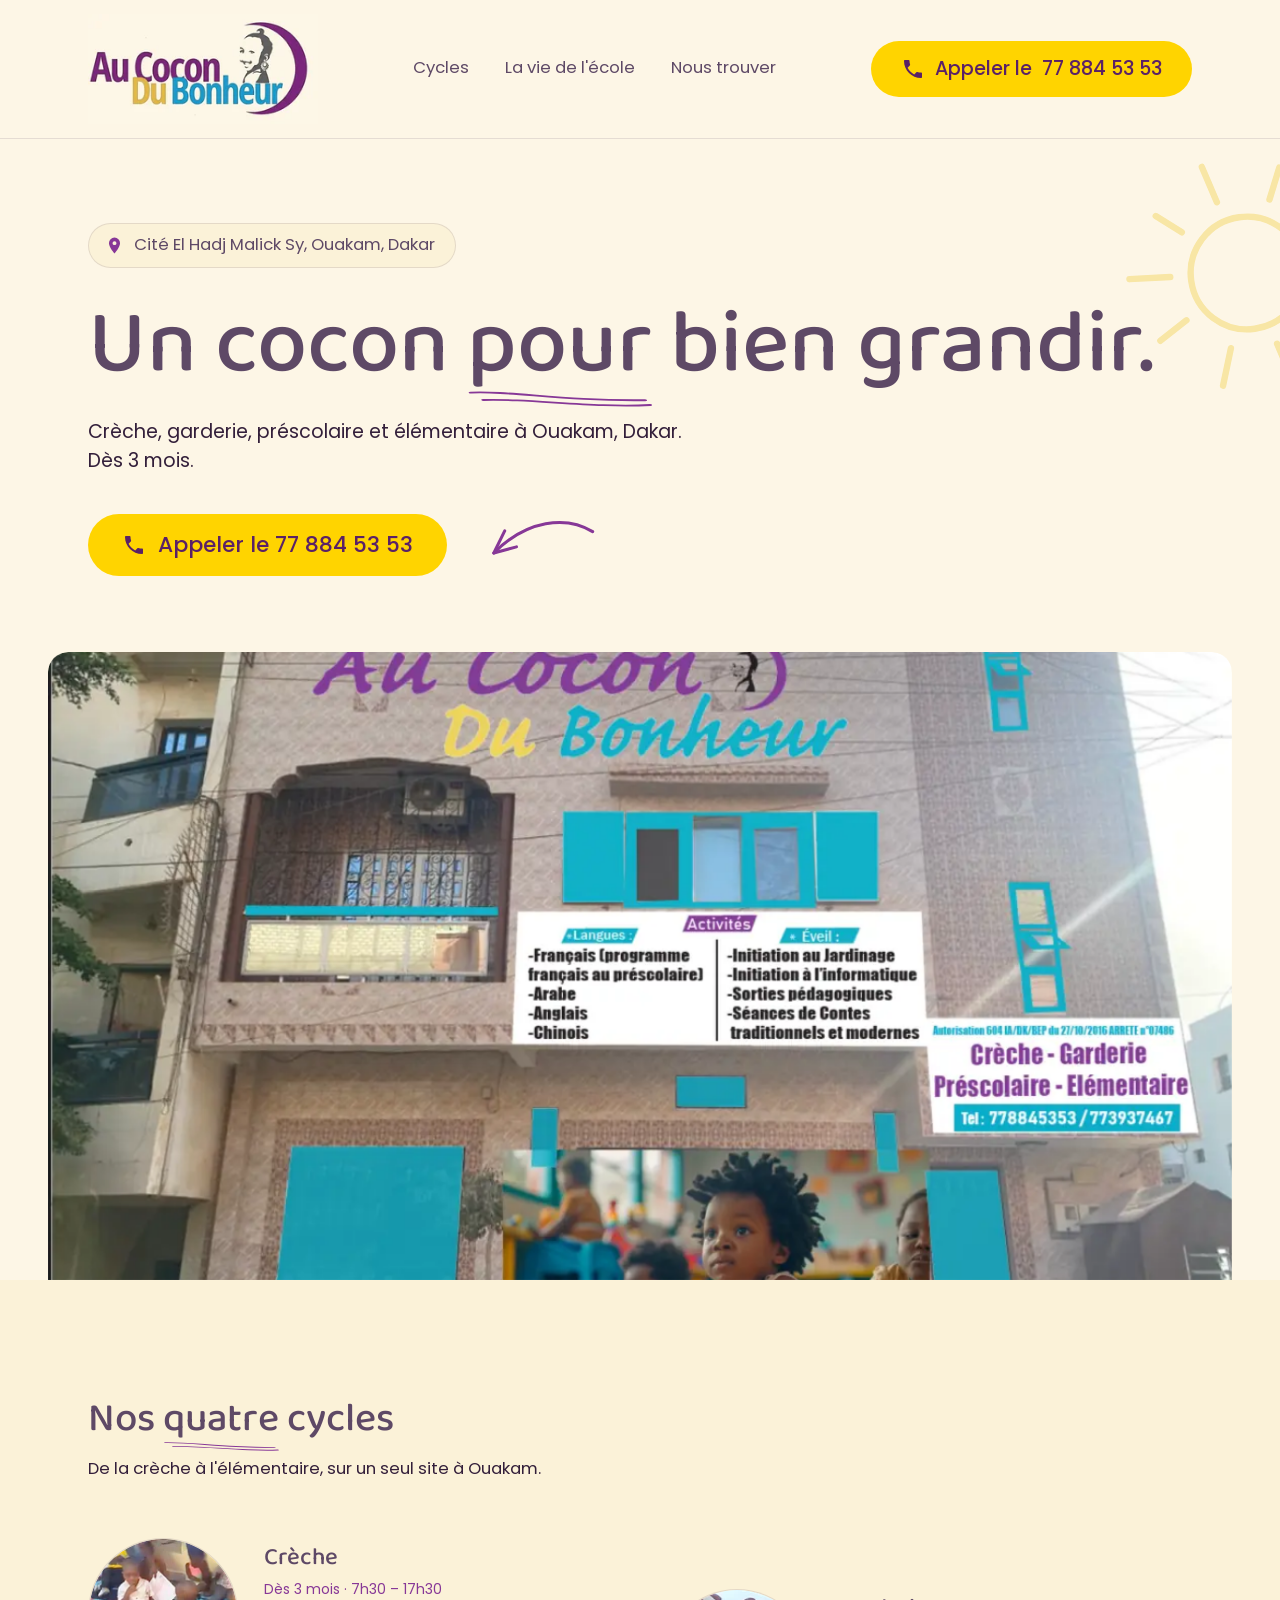
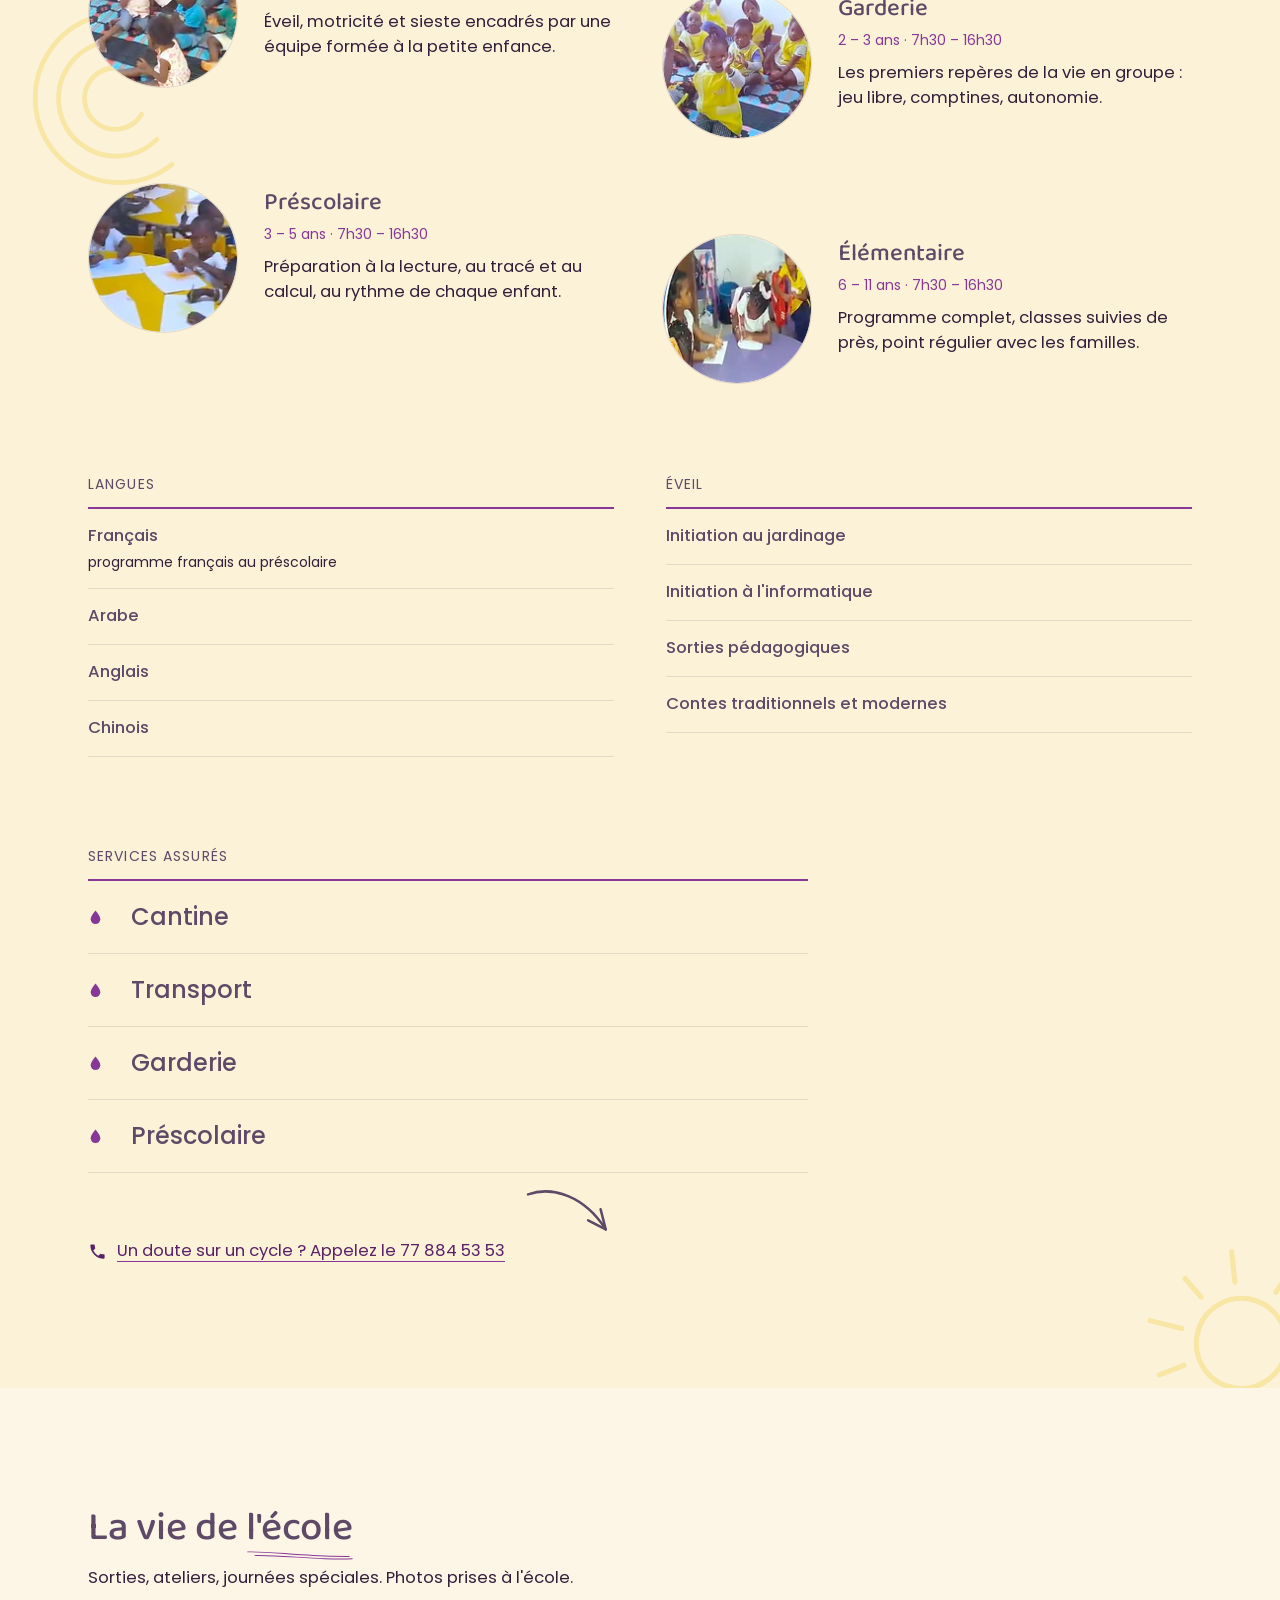
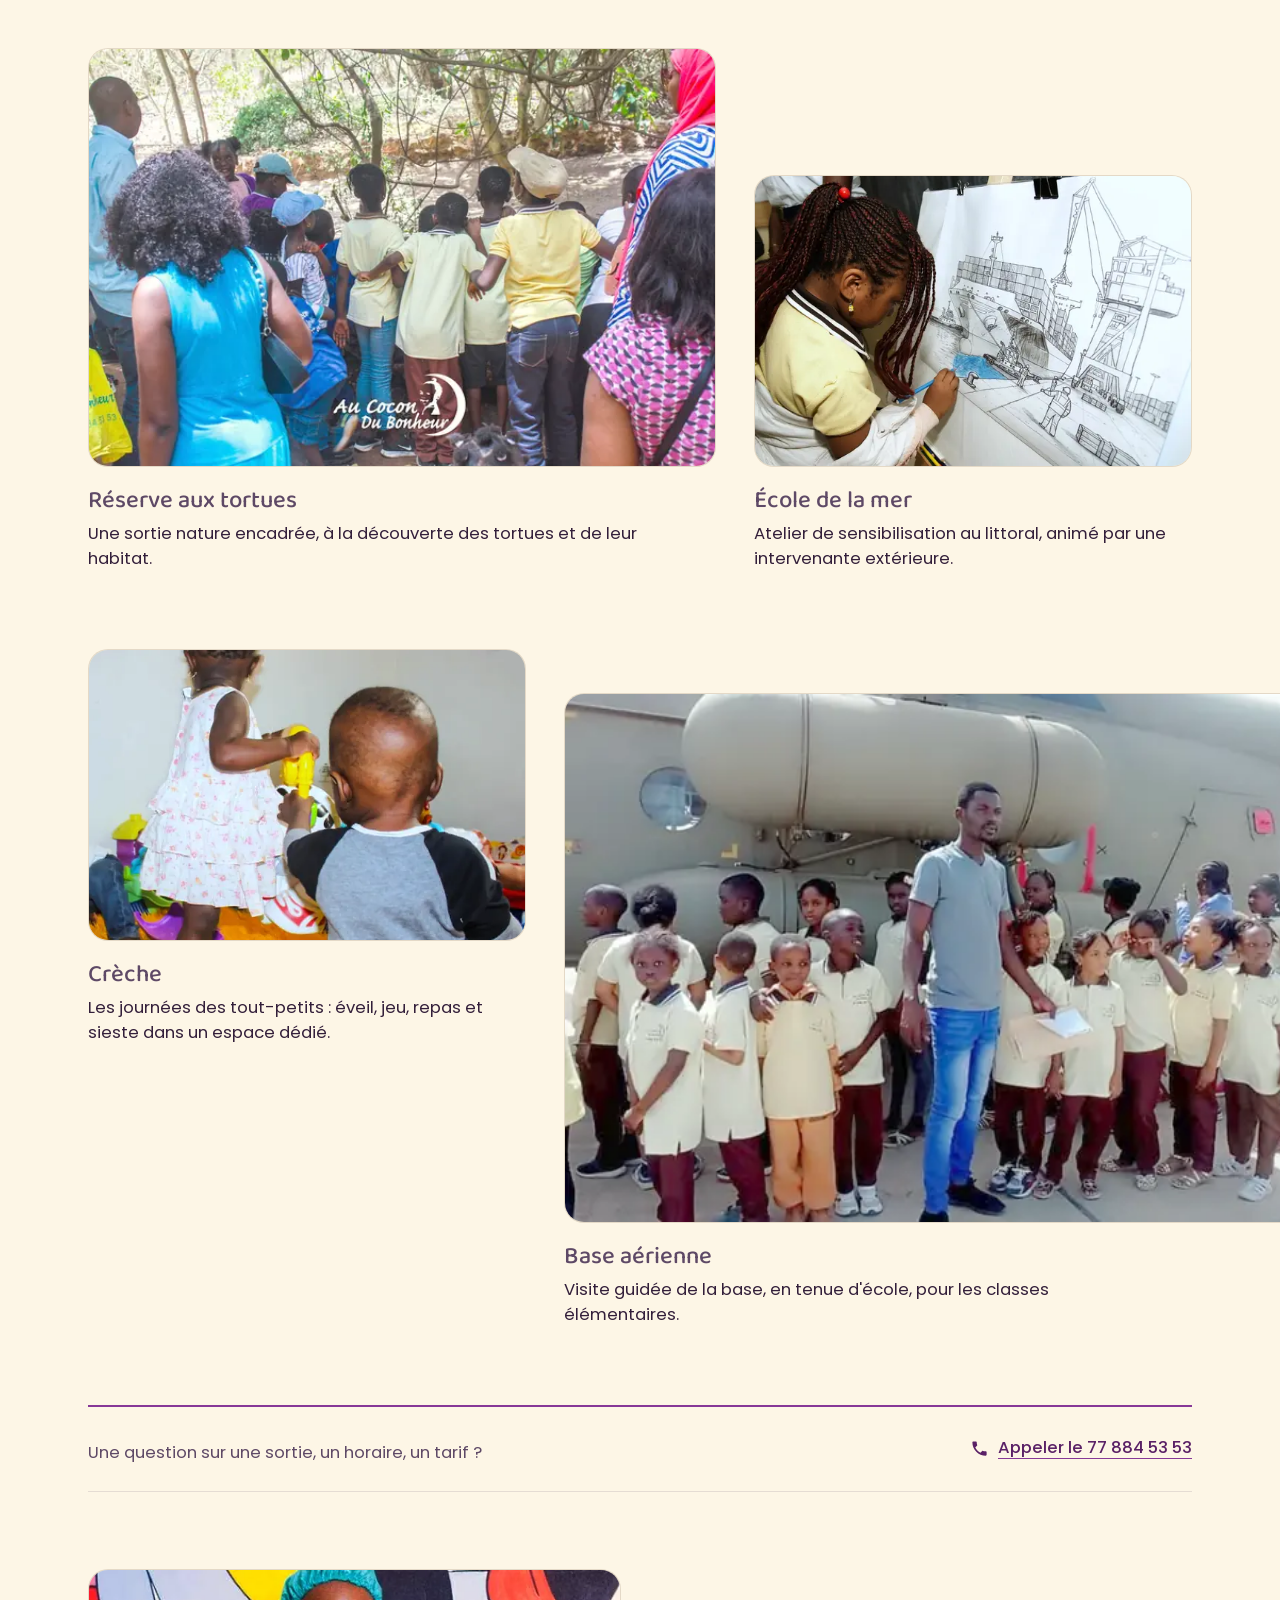
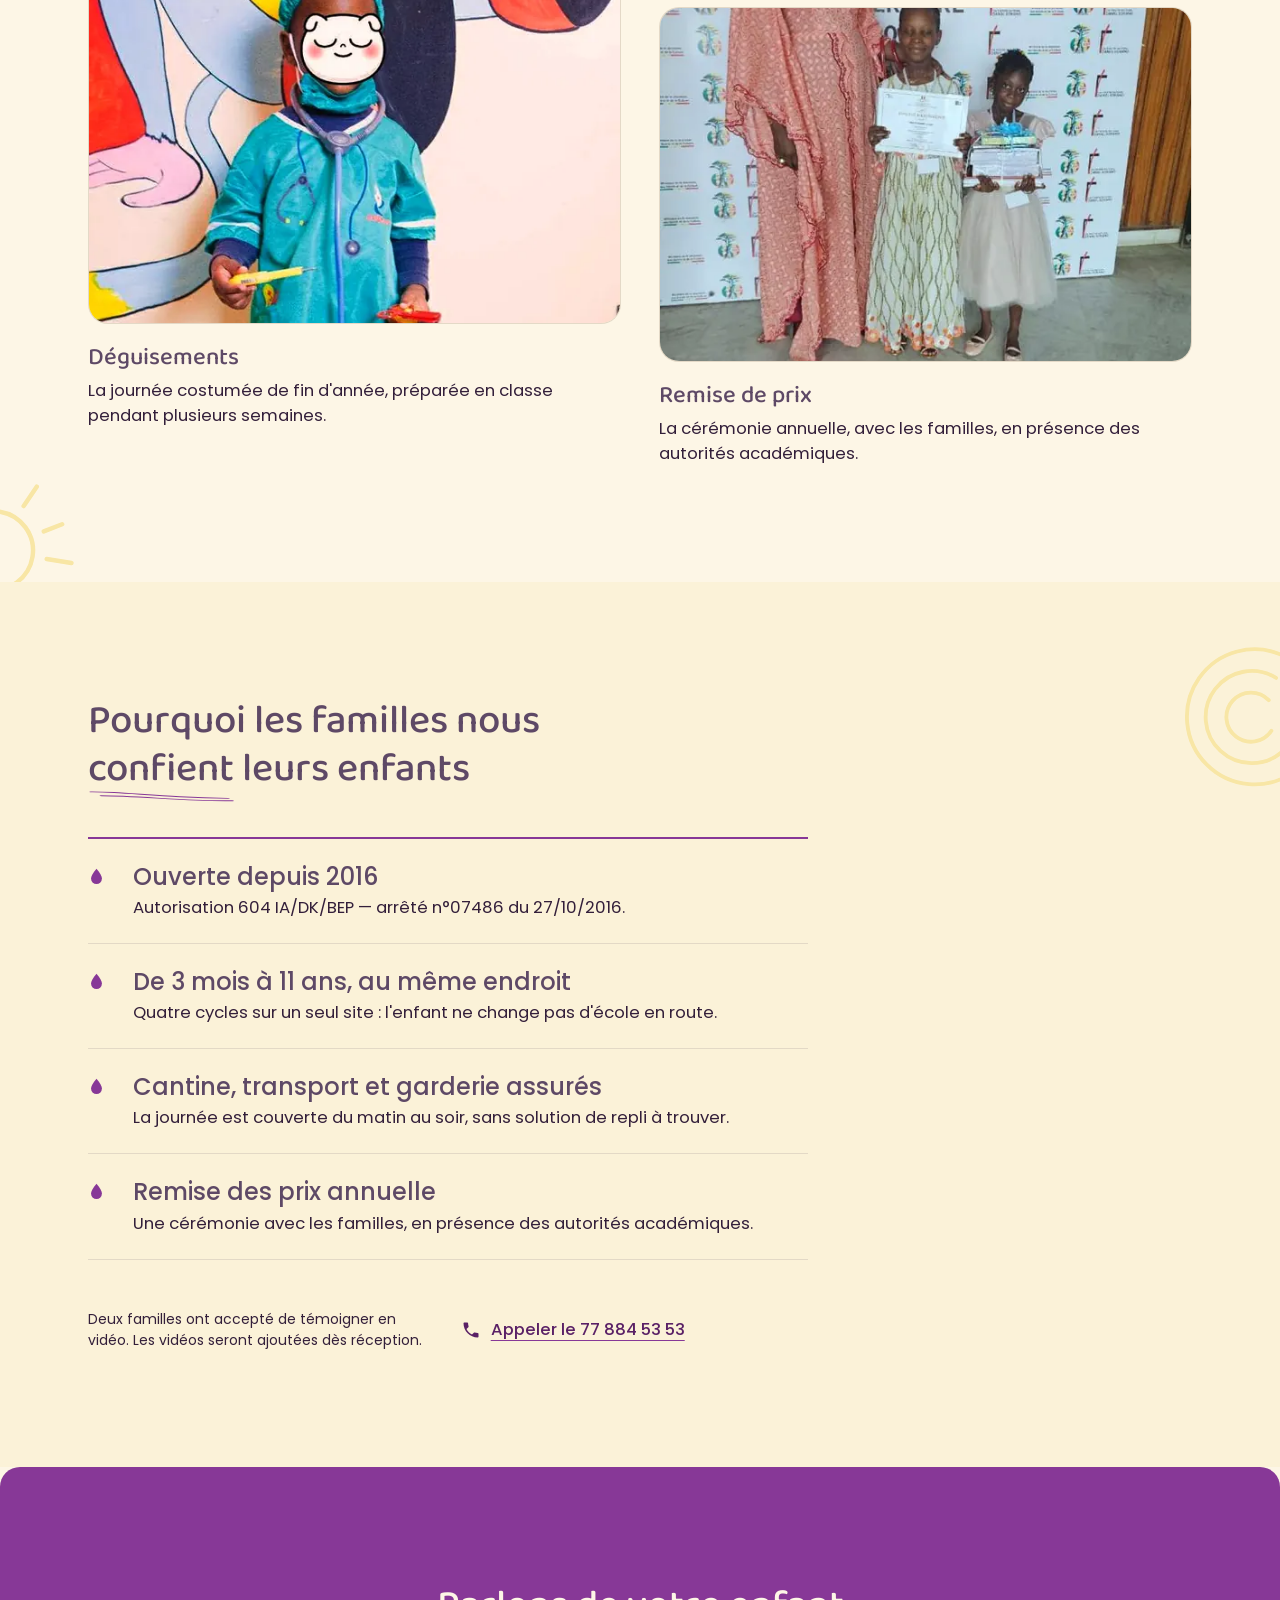
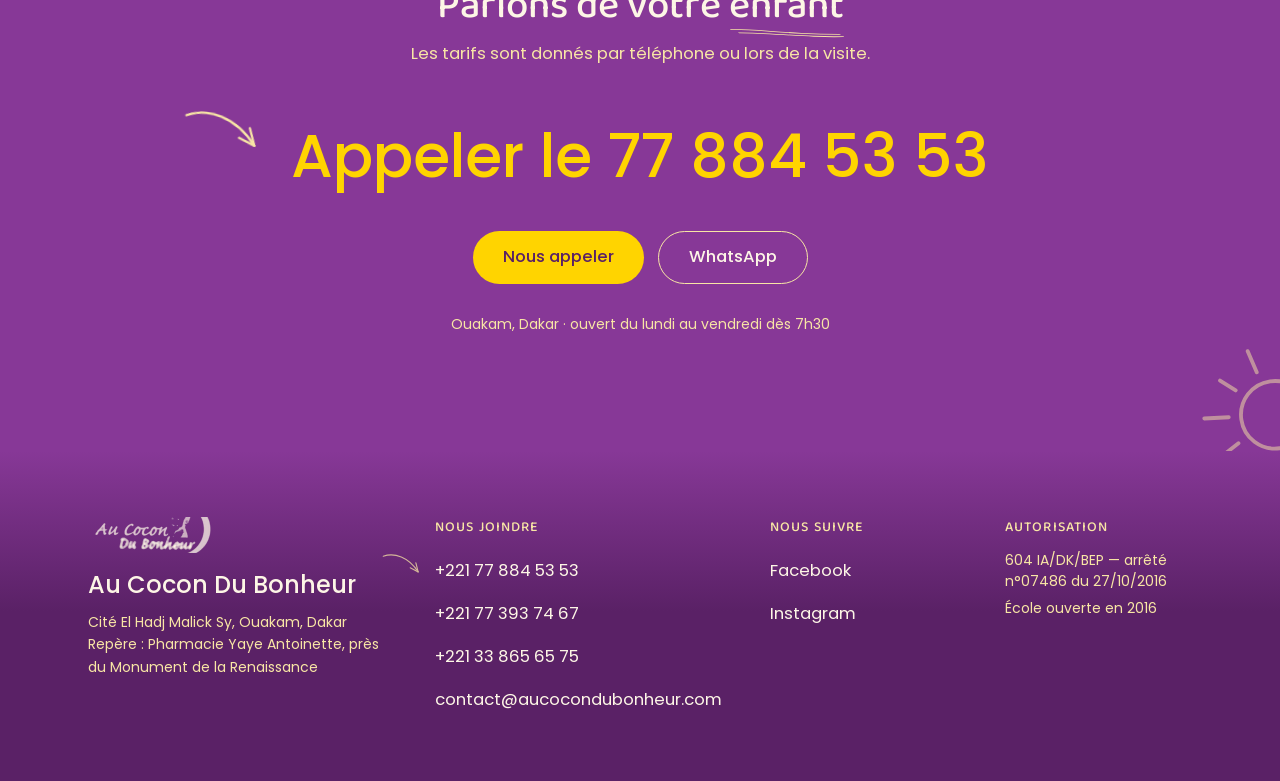
==== commit e5102665: "Remplace les chiffres romains des listes par la marque « graine » Les numeros I a IV ne servaient a " ====
--- a/index.html
+++ b/index.html
@@ -274,19 +274,19 @@
       <p class="services__label">Services assurés</p>
       <ul class="services__list">
         <li class="services__row">
-          <span class="services__num">I</span>
+          <svg class="services__num" aria-hidden="true"><use href="#m-graine"/></svg>
           <span class="services__name">Cantine</span>
         </li>
         <li class="services__row">
-          <span class="services__num">II</span>
+          <svg class="services__num" aria-hidden="true"><use href="#m-graine"/></svg>
           <span class="services__name">Transport</span>
         </li>
         <li class="services__row">
-          <span class="services__num">III</span>
+          <svg class="services__num" aria-hidden="true"><use href="#m-graine"/></svg>
           <span class="services__name">Garderie</span>
         </li>
         <li class="services__row">
-          <span class="services__num">IV</span>
+          <svg class="services__num" aria-hidden="true"><use href="#m-graine"/></svg>
           <span class="services__name">Préscolaire</span>
         </li>
       </ul>
@@ -429,28 +429,28 @@
          réactivés le jour où les fichiers arrivent. -->
     <ol class="proofs enter">
       <li class="proof">
-        <span class="proof__num">I</span>
+        <svg class="proof__num" aria-hidden="true"><use href="#m-graine"/></svg>
         <span class="proof__body">
           <span class="proof__title">Ouverte depuis 2016</span>
           <span class="proof__note">Autorisation 604 IA/DK/BEP — arrêté n°07486 du 27/10/2016.</span>
         </span>
       </li>
       <li class="proof">
-        <span class="proof__num">II</span>
+        <svg class="proof__num" aria-hidden="true"><use href="#m-graine"/></svg>
         <span class="proof__body">
           <span class="proof__title">De 3 mois à 11 ans, au même endroit</span>
           <span class="proof__note">Quatre cycles sur un seul site : l'enfant ne change pas d'école en route.</span>
         </span>
       </li>
       <li class="proof">
-        <span class="proof__num">III</span>
+        <svg class="proof__num" aria-hidden="true"><use href="#m-graine"/></svg>
         <span class="proof__body">
           <span class="proof__title">Cantine, transport et garderie assurés</span>
           <span class="proof__note">La journée est couverte du matin au soir, sans solution de repli à trouver.</span>
         </span>
       </li>
       <li class="proof">
-        <span class="proof__num">IV</span>
+        <svg class="proof__num" aria-hidden="true"><use href="#m-graine"/></svg>
         <span class="proof__body">
           <span class="proof__title">Remise des prix annuelle</span>
           <span class="proof__note">Une cérémonie avec les familles, en présence des autorités académiques.</span>
--- a/styles.css
+++ b/styles.css
@@ -910,11 +910,16 @@
   color: var(--c-heading);
   font-weight: var(--w-medium);
 }
+/* Les chiffres romains (I, II, III, IV) ont ete remplaces par la « graine »,
+   l'une des marques dessinees du site : elle etait dans le sprite et ne servait
+   nulle part. Un numero d'ordre n'apportait rien — ces listes ne sont pas des
+   etapes — et la numerotation romaine jurait avec le trace a main levee du
+   reste de la page. Zero requete : le sprite est deja en ligne dans le HTML. */
 .services__num {
-  flex: none; min-width: 2.2ch;
-  font-size: var(--fs-note);
+  flex: none;
+  width: 15px; height: 15px;
+  margin-top: .28em;          /* aligne sur la 1re ligne, pas sur la boite */
   color: var(--c-purple);
-  font-variant-numeric: tabular-nums;
 }
 
 /* ---------- Rappel d'appel — sobre, ce n'est pas LE bouton (M3) ---------- */
@@ -1125,10 +1130,10 @@
   border-bottom: var(--hairline);
 }
 .proof__num {
-  flex: none; min-width: 2.2ch;
-  font-size: var(--fs-note);
+  flex: none;
+  width: 17px; height: 17px;   /* un peu plus grande : le titre l'est aussi */
+  margin-top: .3em;
   color: var(--c-purple);
-  font-variant-numeric: tabular-nums;
 }
 .proof__body { display: block; }
 .proof__title {
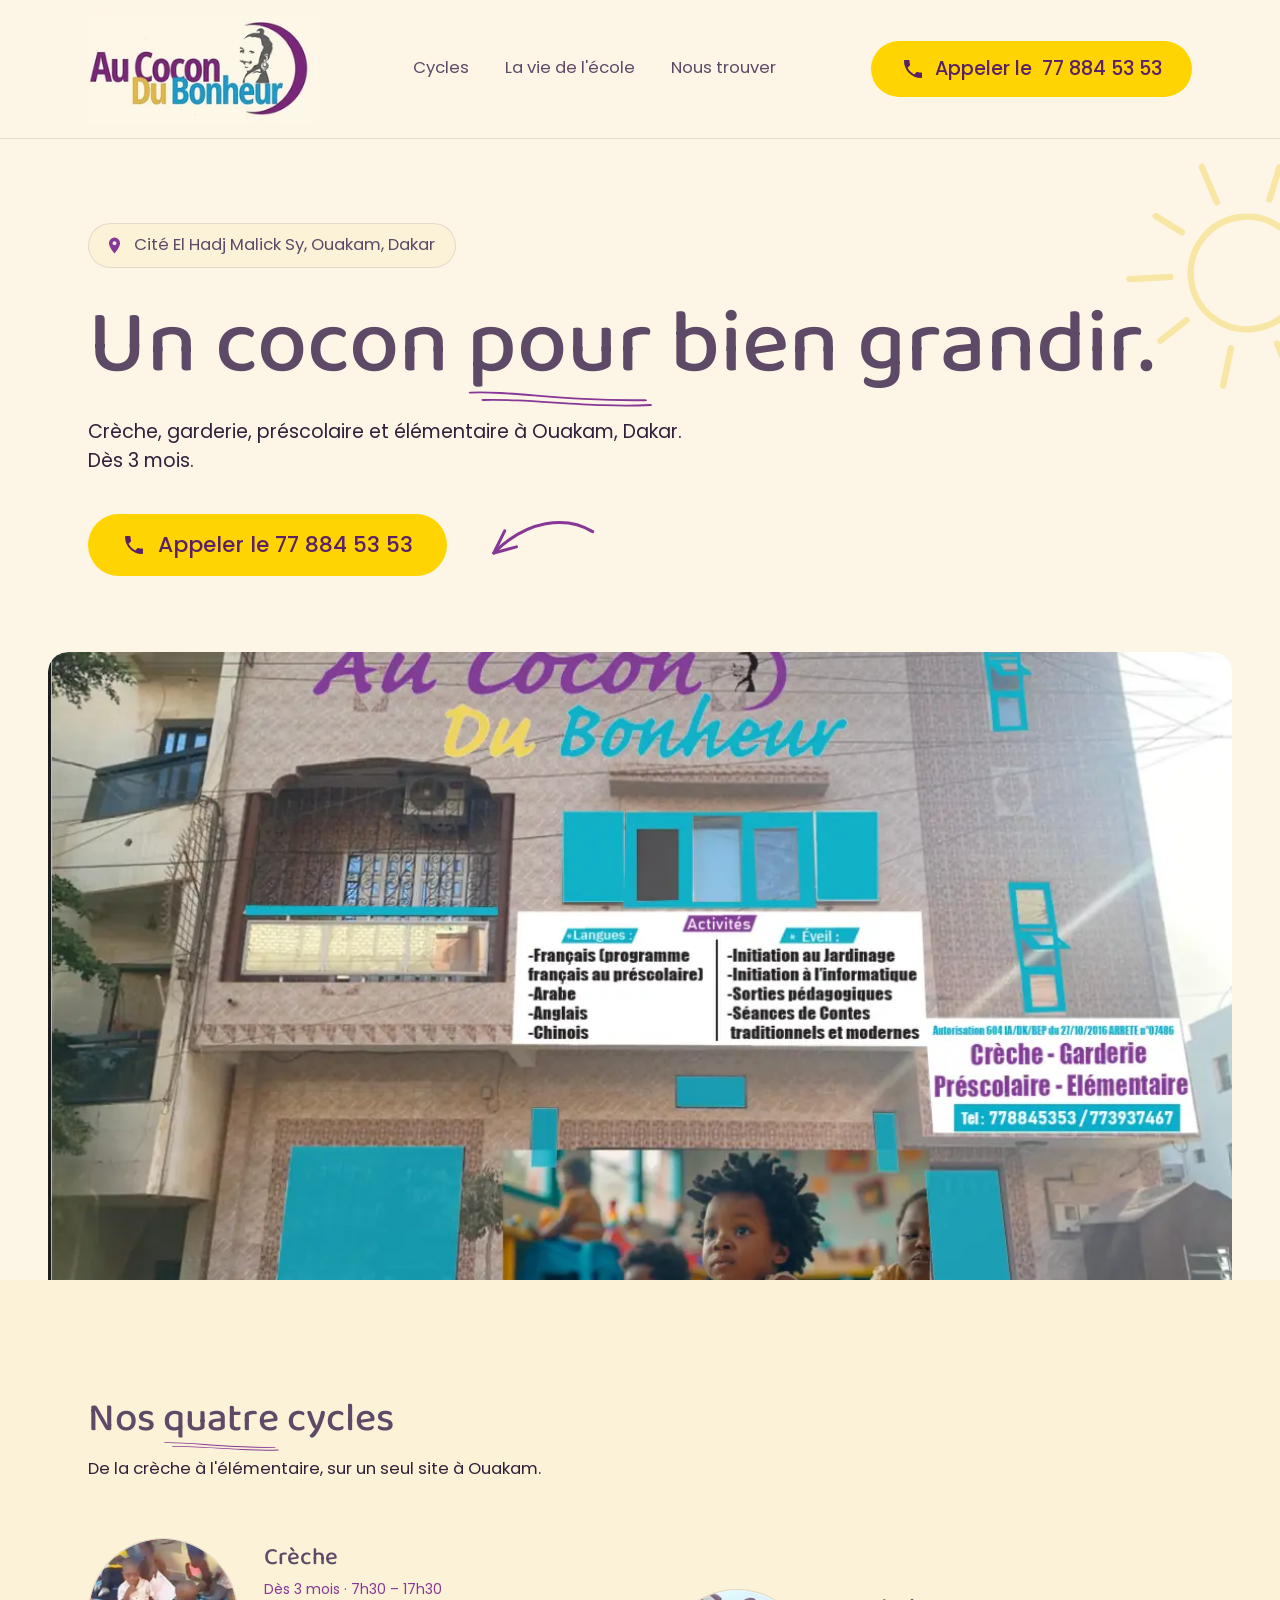
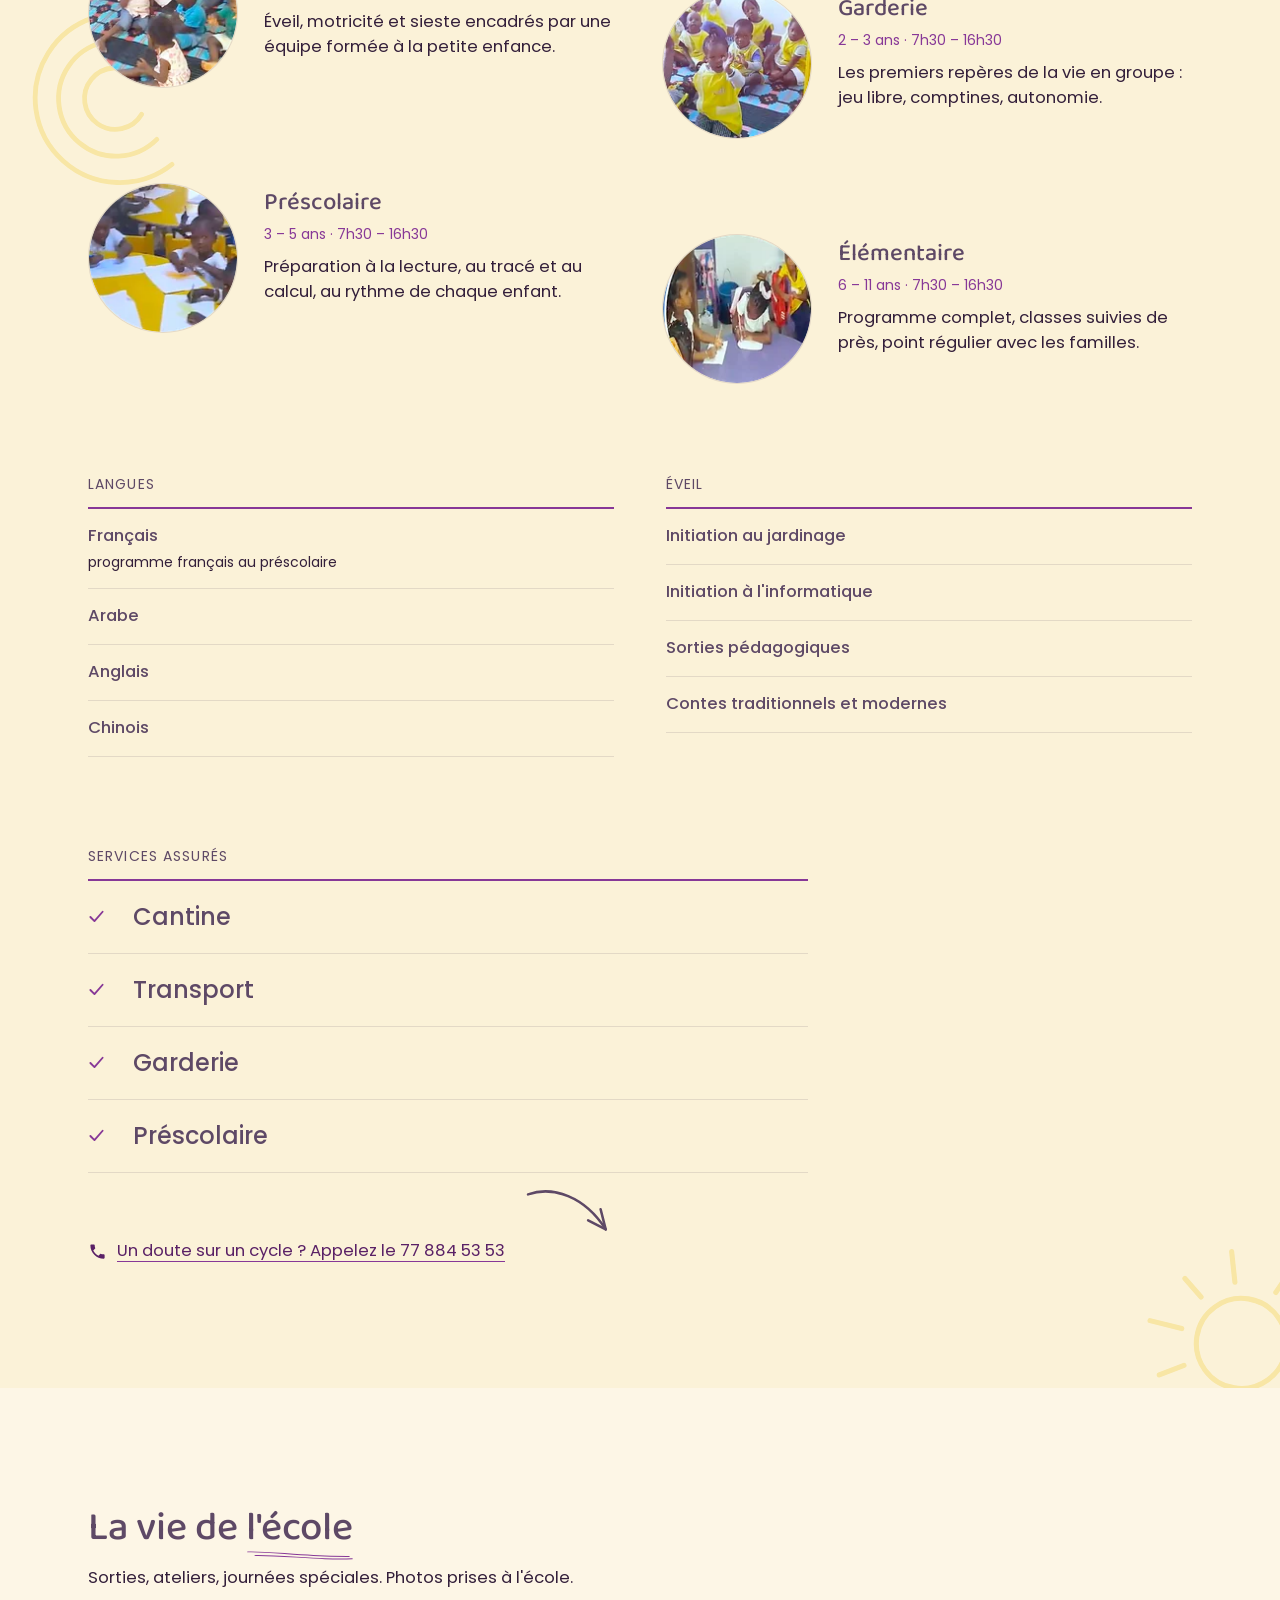
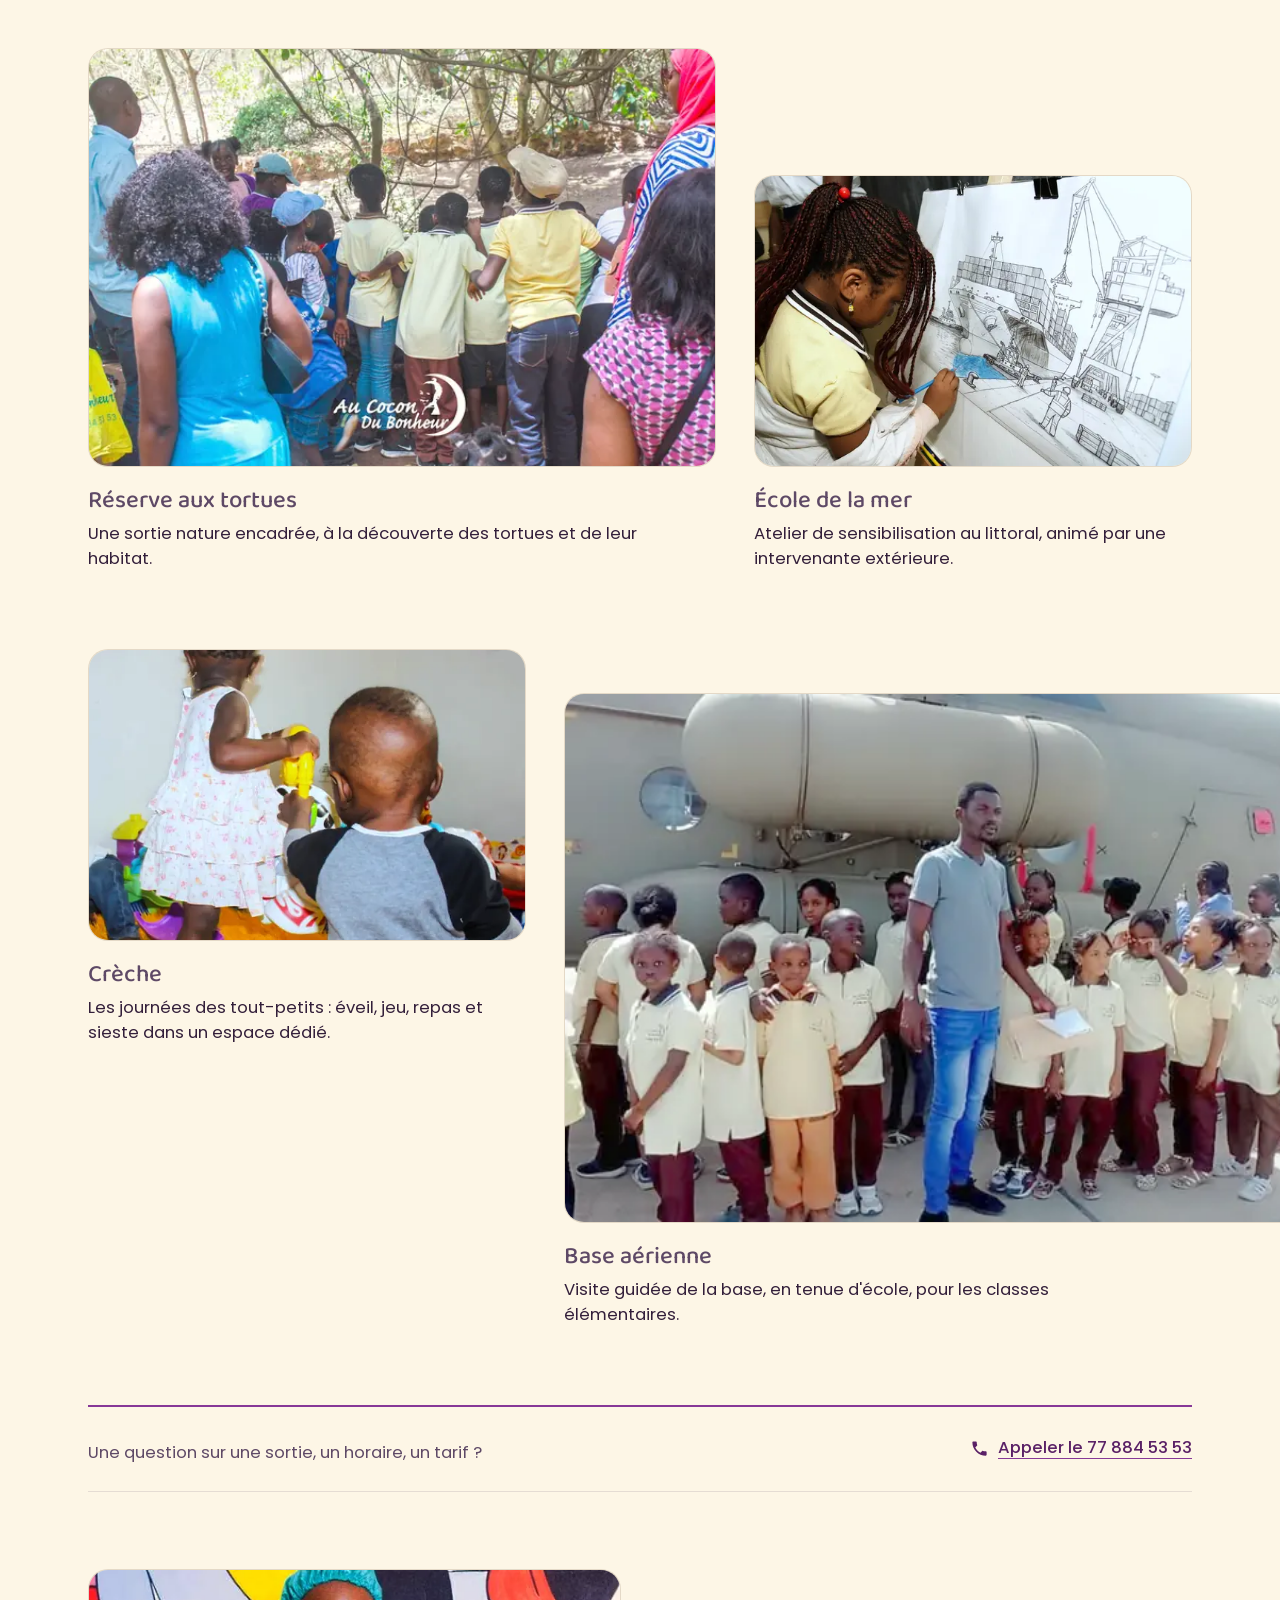
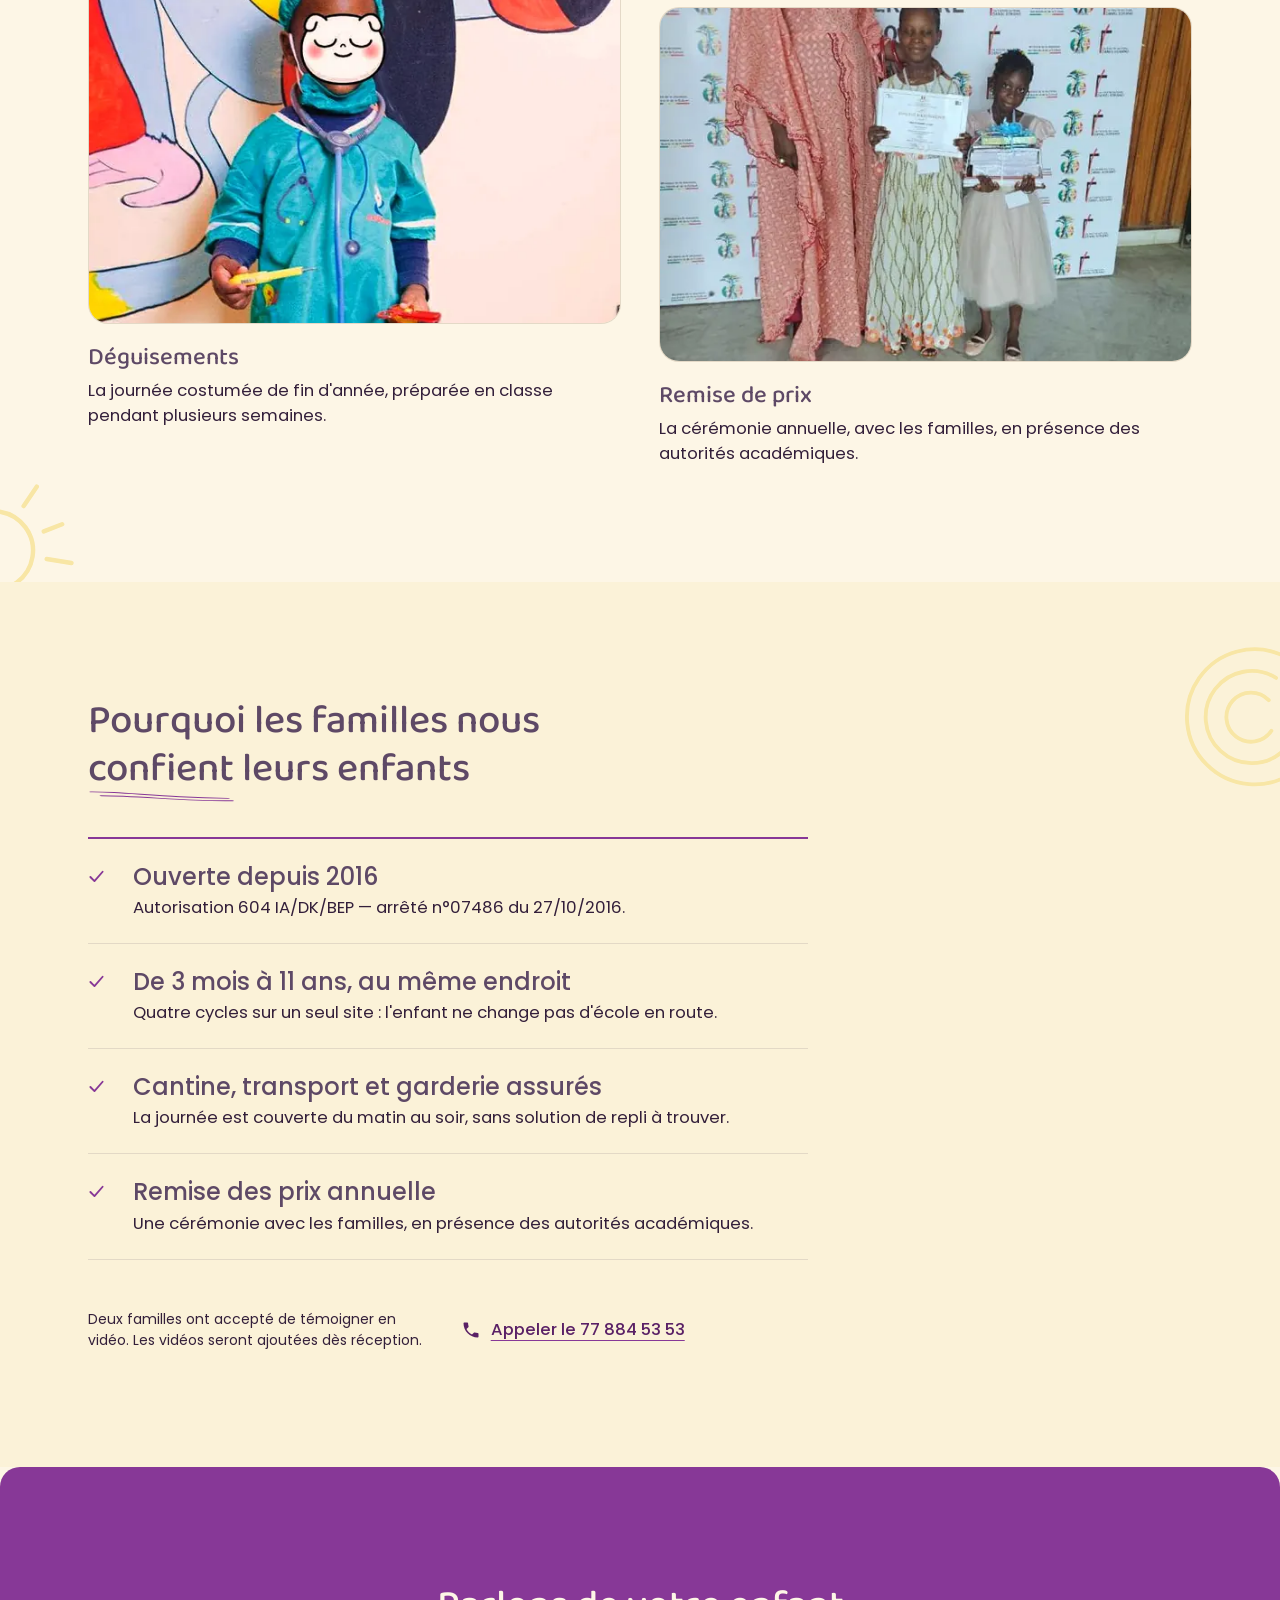
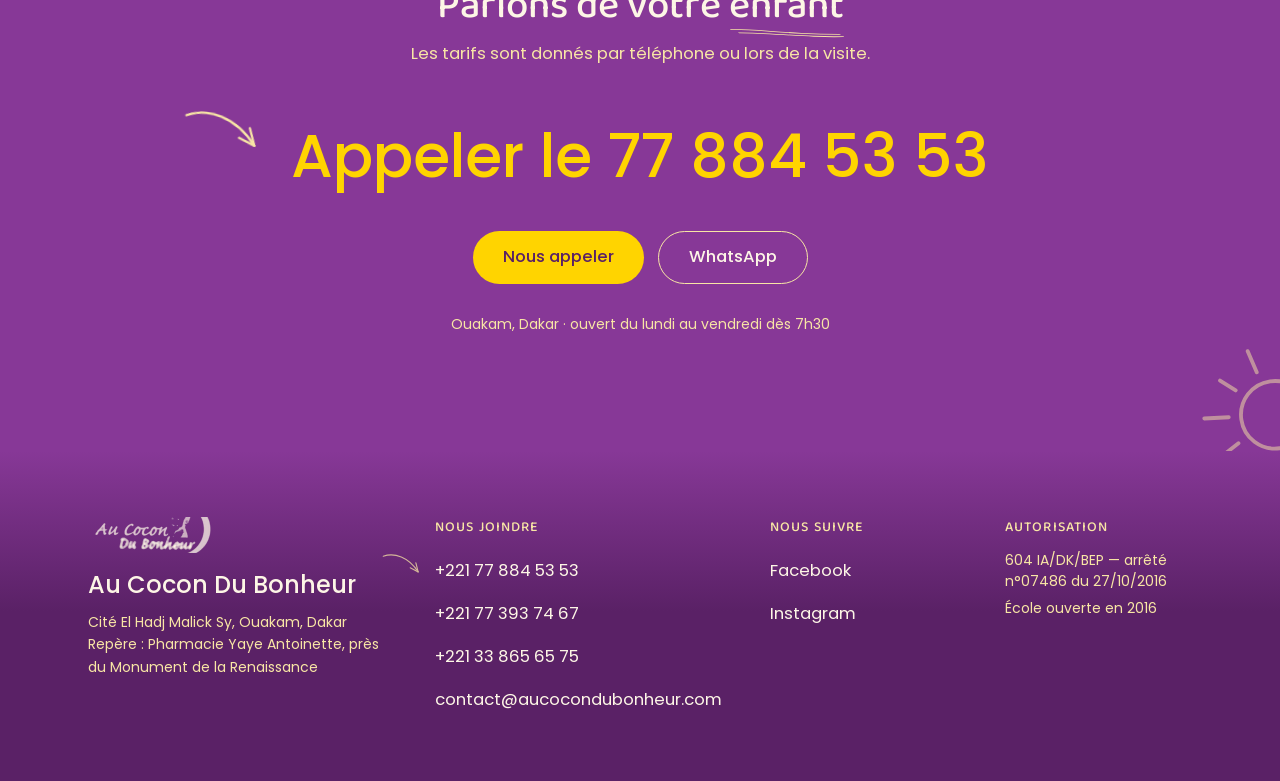
==== commit 91ac012f: "Remplace la puce des listes par une coche La « graine » se lisait comme une goutte : rejetee. Une co" ====
--- a/index.html
+++ b/index.html
@@ -87,6 +87,13 @@
     </symbol>
 
     <!-- LA GRAINE — goutte pleine. Puce de liste, semis dans les marges. -->
+    <!-- LA COCHE — puce des listes de garanties. Tracee au trait, bouts ronds,
+         comme les autres marques : elle est cochee a la main, pas imprimee. -->
+    <symbol id="m-coche" viewBox="0 0 100 100" fill="none" stroke="currentColor"
+            stroke-width="11" stroke-linecap="round" stroke-linejoin="round">
+      <path d="M14 53 38 77 86 22"/>
+    </symbol>
+
     <symbol id="m-graine" viewBox="0 0 100 100" fill="currentColor" stroke="none">
       <path d="M50 4C72 30 82 48 82 62A32 32 0 0 1 18 62C18 48 28 30 50 4Z"/>
     </symbol>
@@ -274,19 +281,19 @@
       <p class="services__label">Services assurés</p>
       <ul class="services__list">
         <li class="services__row">
-          <svg class="services__num" aria-hidden="true"><use href="#m-graine"/></svg>
+          <svg class="services__num" aria-hidden="true"><use href="#m-coche"/></svg>
           <span class="services__name">Cantine</span>
         </li>
         <li class="services__row">
-          <svg class="services__num" aria-hidden="true"><use href="#m-graine"/></svg>
+          <svg class="services__num" aria-hidden="true"><use href="#m-coche"/></svg>
           <span class="services__name">Transport</span>
         </li>
         <li class="services__row">
-          <svg class="services__num" aria-hidden="true"><use href="#m-graine"/></svg>
+          <svg class="services__num" aria-hidden="true"><use href="#m-coche"/></svg>
           <span class="services__name">Garderie</span>
         </li>
         <li class="services__row">
-          <svg class="services__num" aria-hidden="true"><use href="#m-graine"/></svg>
+          <svg class="services__num" aria-hidden="true"><use href="#m-coche"/></svg>
           <span class="services__name">Préscolaire</span>
         </li>
       </ul>
@@ -429,28 +436,28 @@
          réactivés le jour où les fichiers arrivent. -->
     <ol class="proofs enter">
       <li class="proof">
-        <svg class="proof__num" aria-hidden="true"><use href="#m-graine"/></svg>
+        <svg class="proof__num" aria-hidden="true"><use href="#m-coche"/></svg>
         <span class="proof__body">
           <span class="proof__title">Ouverte depuis 2016</span>
           <span class="proof__note">Autorisation 604 IA/DK/BEP — arrêté n°07486 du 27/10/2016.</span>
         </span>
       </li>
       <li class="proof">
-        <svg class="proof__num" aria-hidden="true"><use href="#m-graine"/></svg>
+        <svg class="proof__num" aria-hidden="true"><use href="#m-coche"/></svg>
         <span class="proof__body">
           <span class="proof__title">De 3 mois à 11 ans, au même endroit</span>
           <span class="proof__note">Quatre cycles sur un seul site : l'enfant ne change pas d'école en route.</span>
         </span>
       </li>
       <li class="proof">
-        <svg class="proof__num" aria-hidden="true"><use href="#m-graine"/></svg>
+        <svg class="proof__num" aria-hidden="true"><use href="#m-coche"/></svg>
         <span class="proof__body">
           <span class="proof__title">Cantine, transport et garderie assurés</span>
           <span class="proof__note">La journée est couverte du matin au soir, sans solution de repli à trouver.</span>
         </span>
       </li>
       <li class="proof">
-        <svg class="proof__num" aria-hidden="true"><use href="#m-graine"/></svg>
+        <svg class="proof__num" aria-hidden="true"><use href="#m-coche"/></svg>
         <span class="proof__body">
           <span class="proof__title">Remise des prix annuelle</span>
           <span class="proof__note">Une cérémonie avec les familles, en présence des autorités académiques.</span>
--- a/styles.css
+++ b/styles.css
@@ -917,7 +917,7 @@
    reste de la page. Zero requete : le sprite est deja en ligne dans le HTML. */
 .services__num {
   flex: none;
-  width: 15px; height: 15px;
+  width: 17px; height: 17px;
   margin-top: .28em;          /* aligne sur la 1re ligne, pas sur la boite */
   color: var(--c-purple);
 }
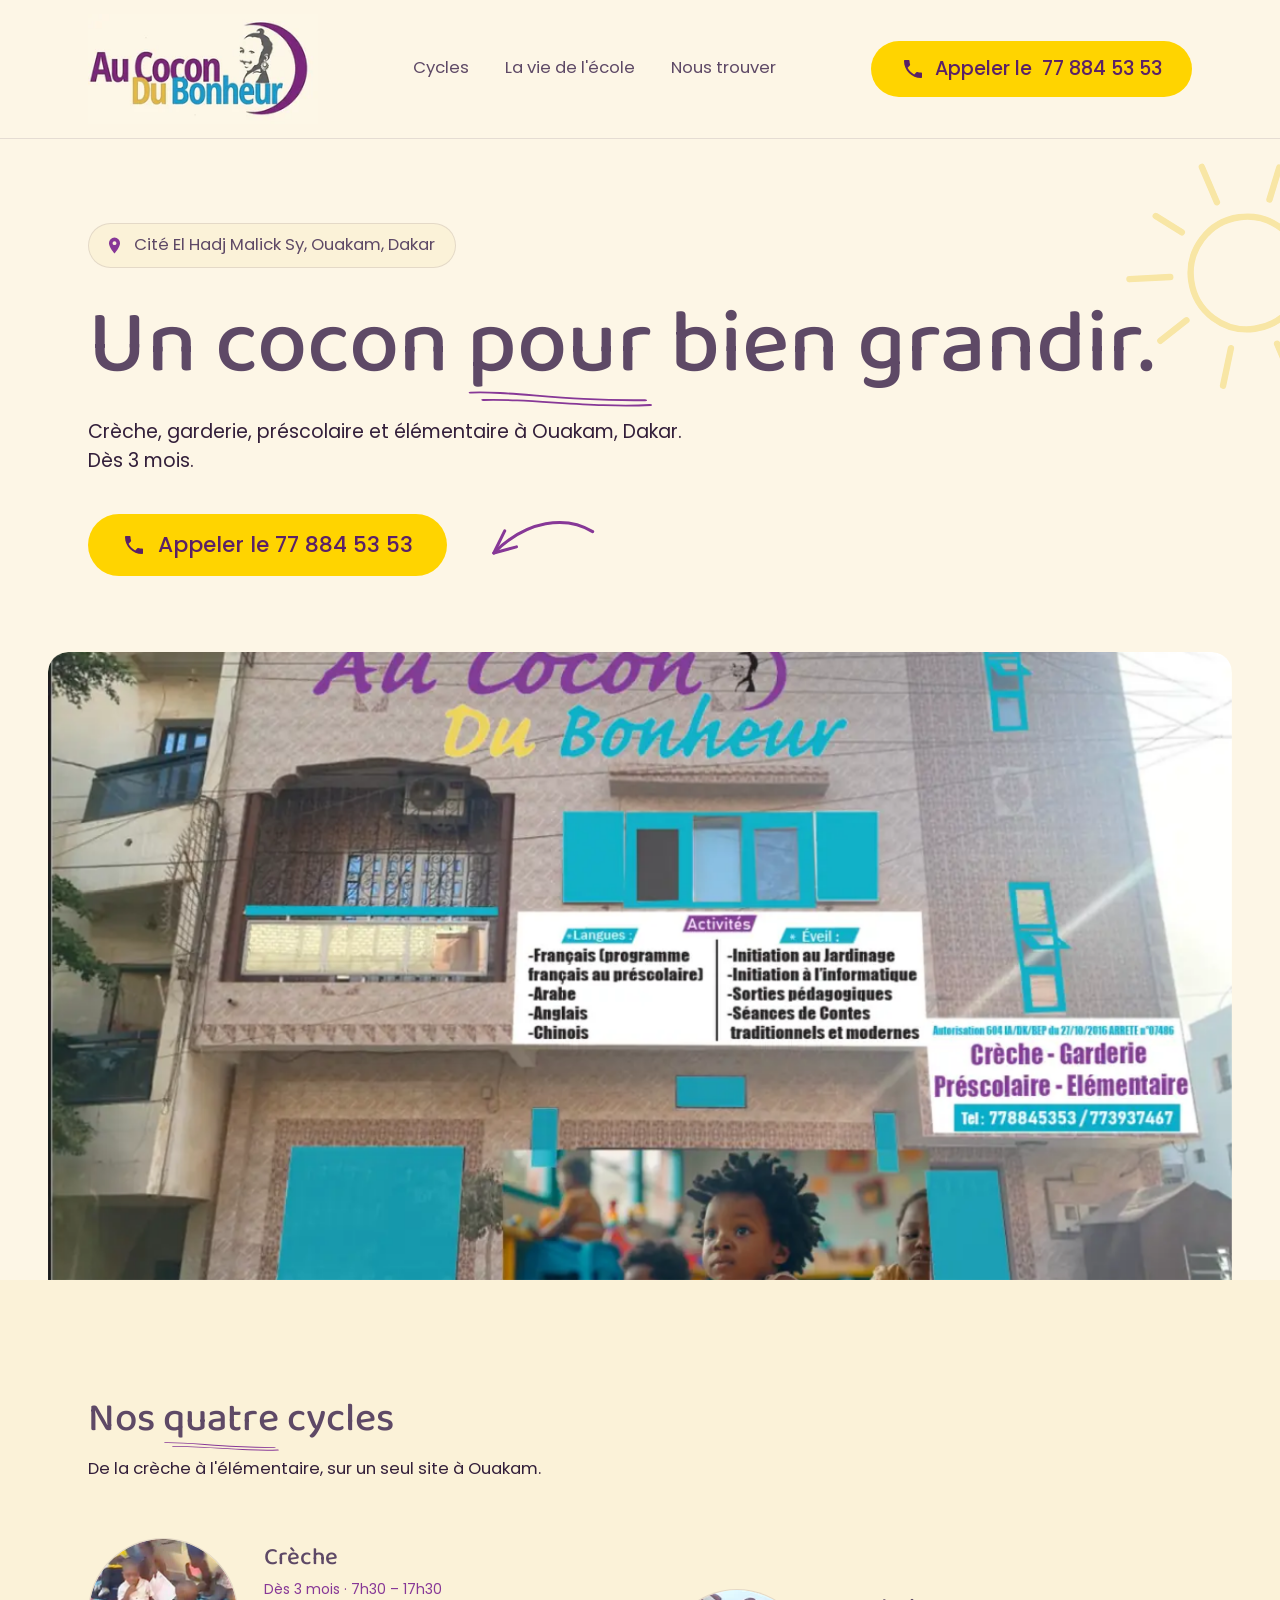
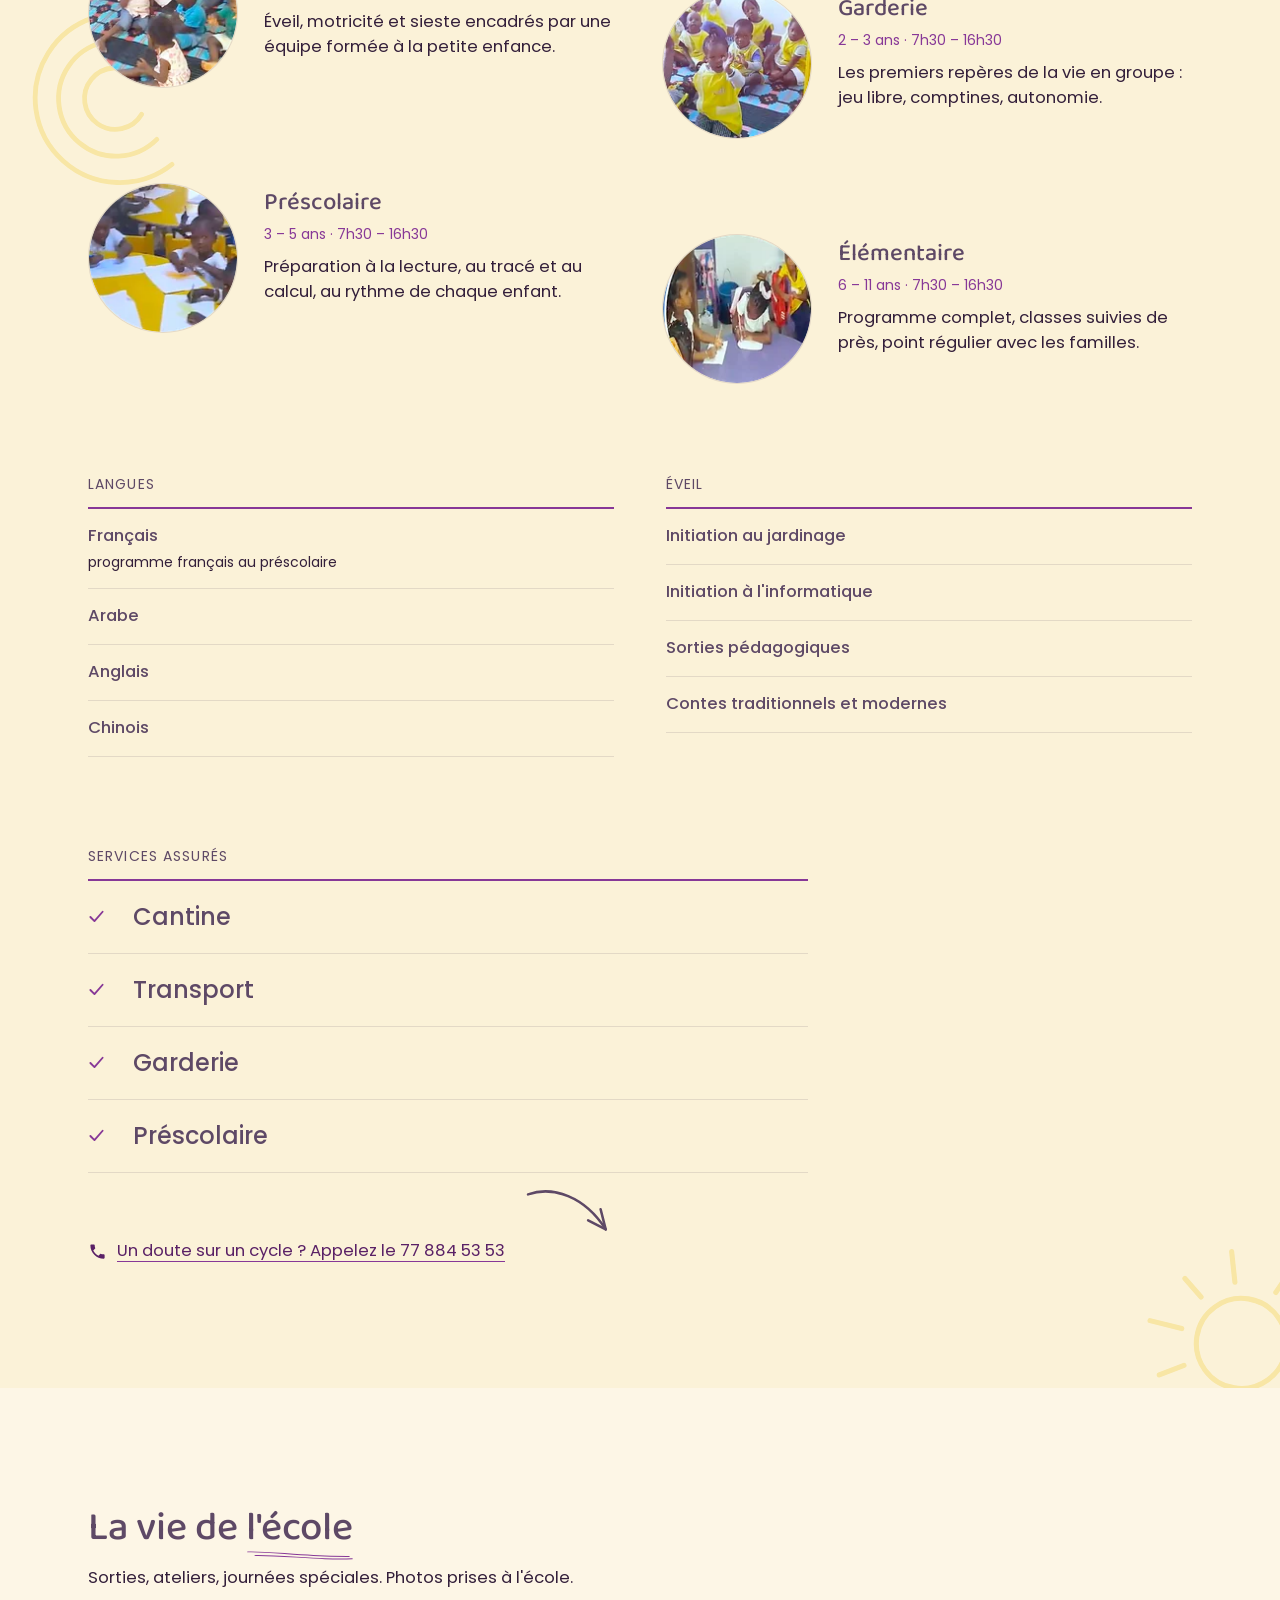
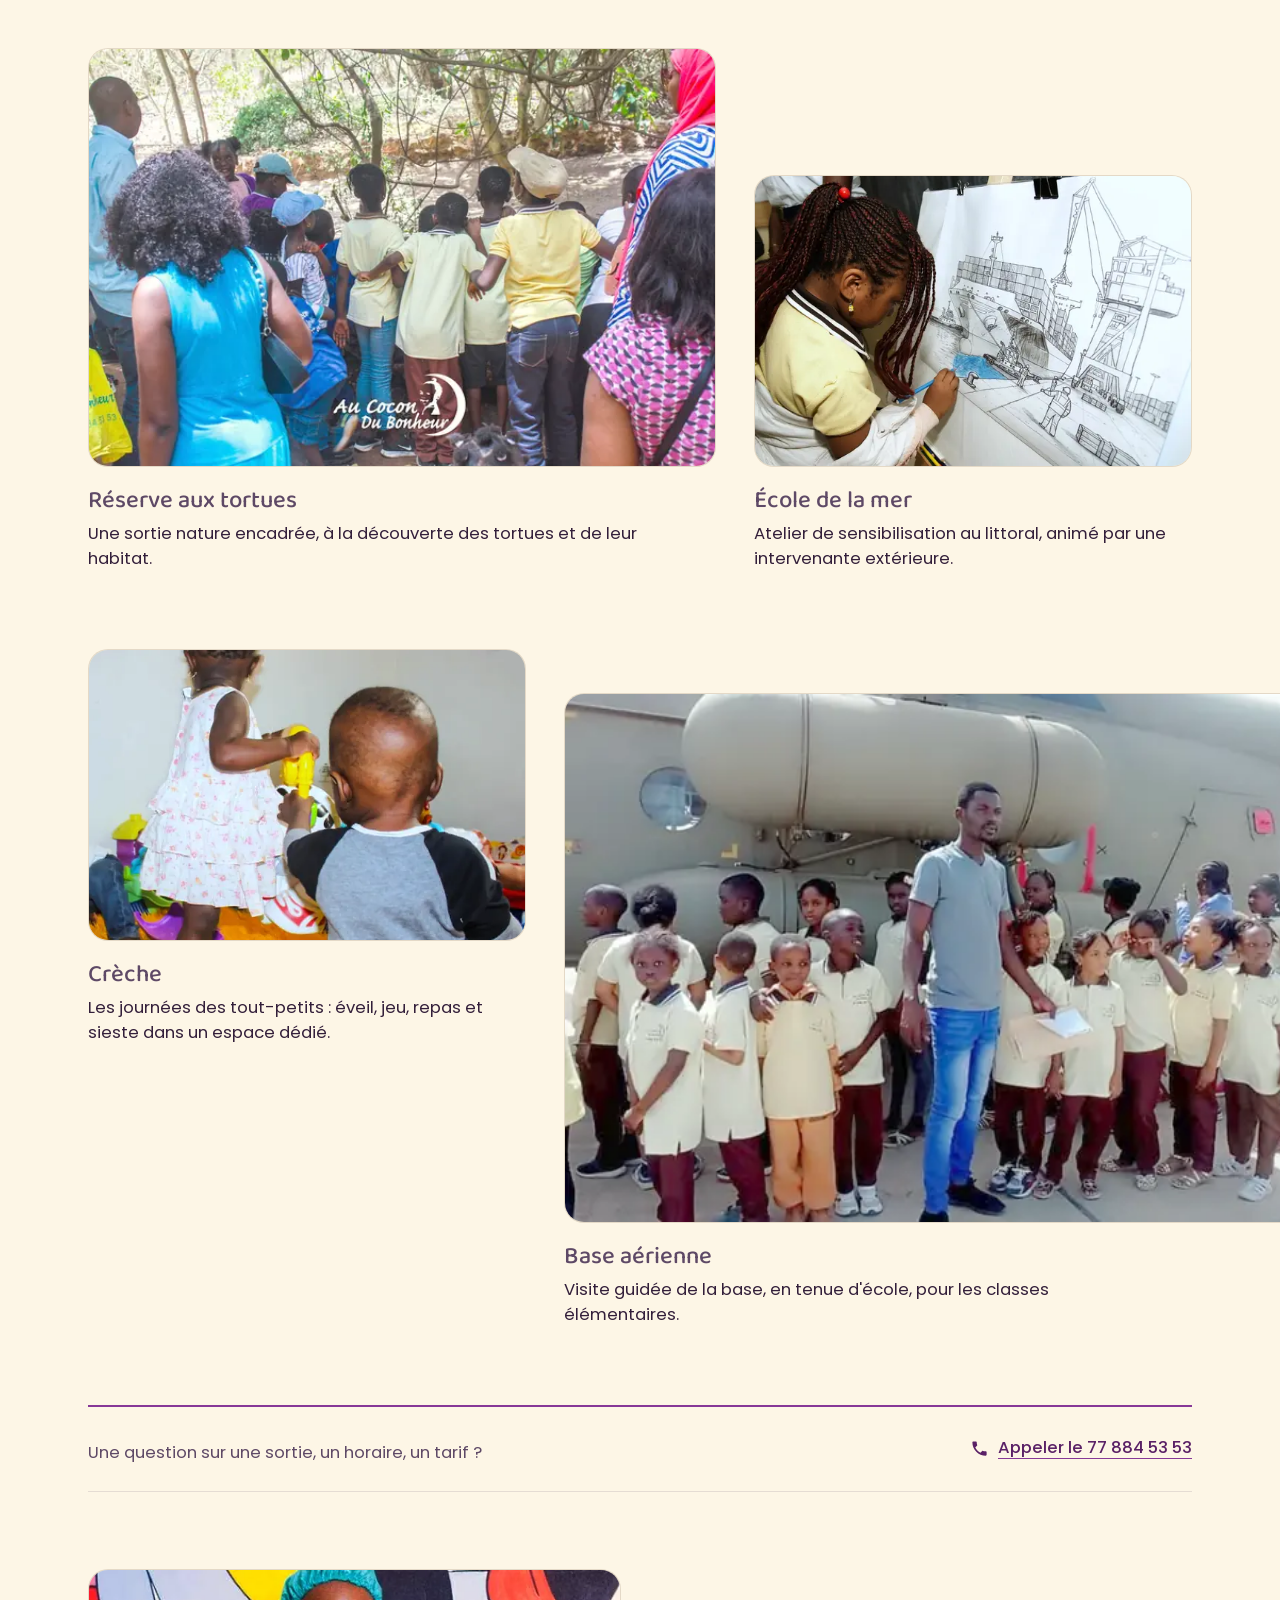
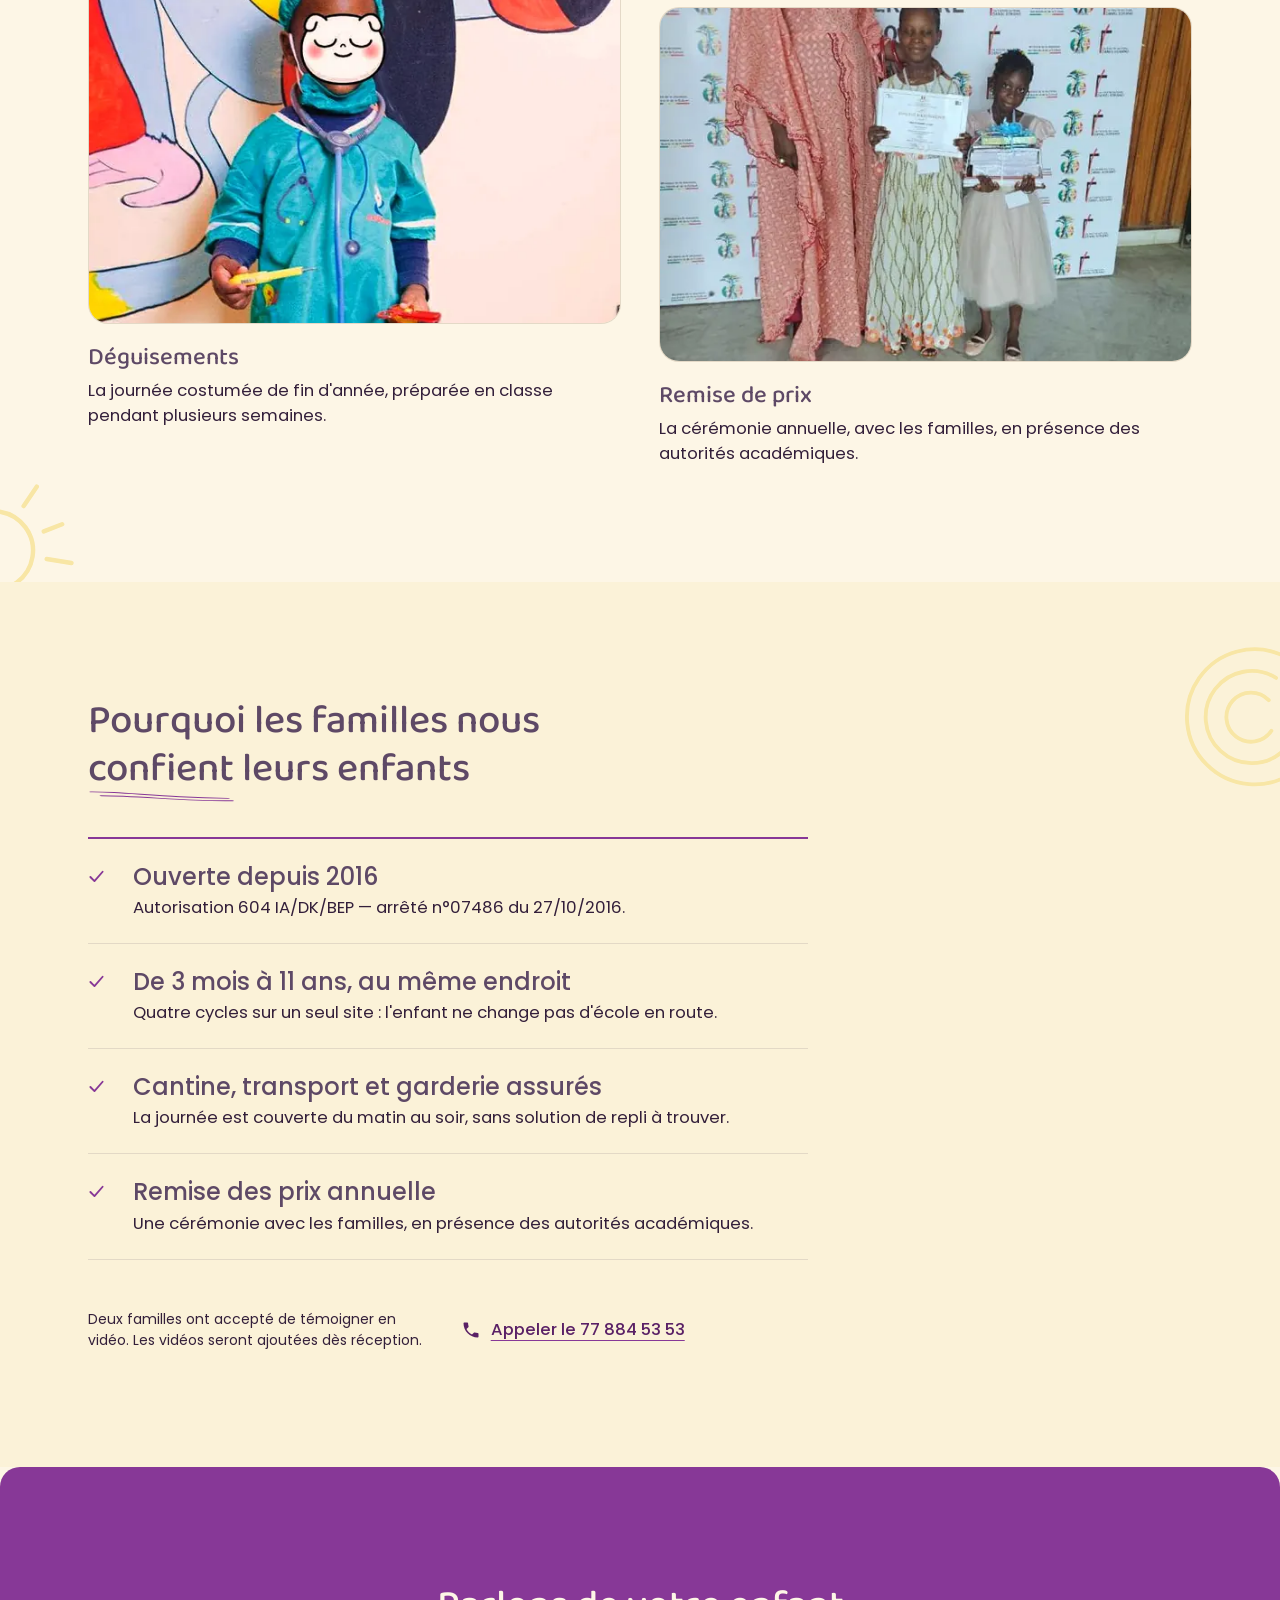
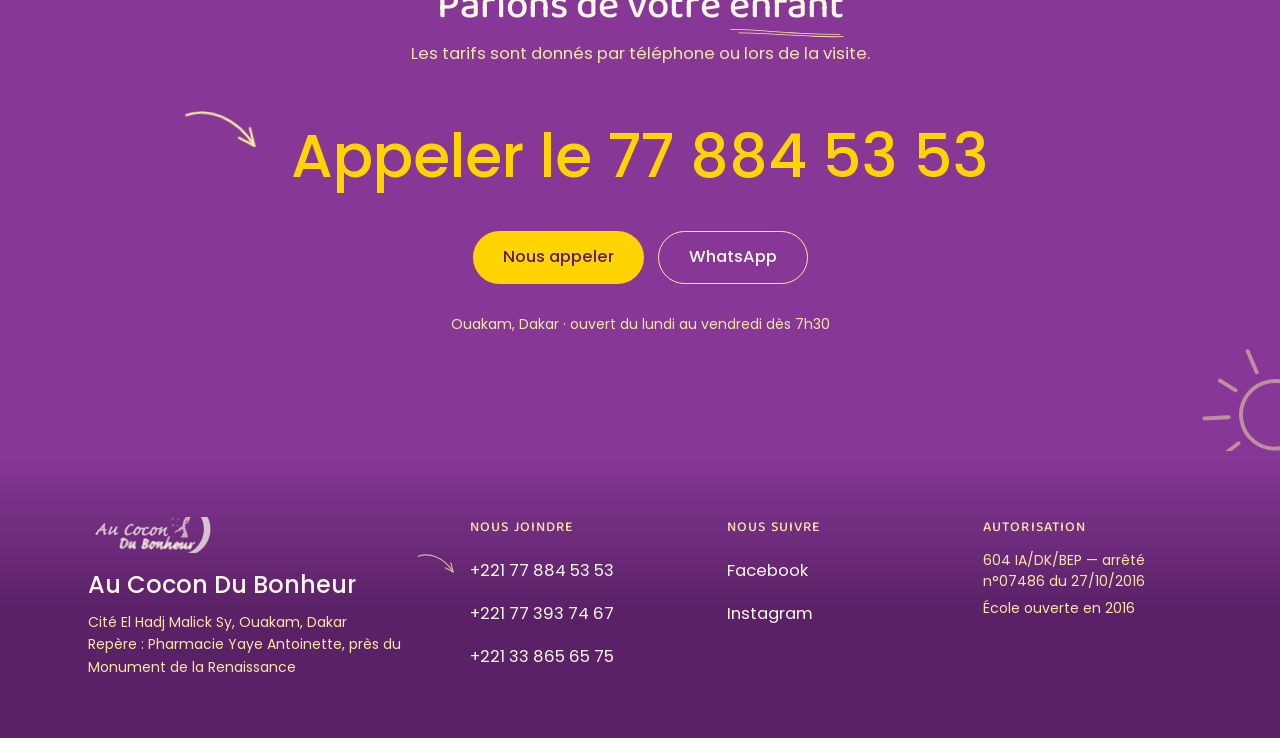
==== commit 45eb4916: "Ajoute l'apercu de partage et retire l'adresse e-mail inexistante Partage - Balises Open Graph et Tw" ====
--- a/index.html
+++ b/index.html
@@ -6,6 +6,26 @@
 
   <title>Au Cocon Du Bonheur — crèche et école à Ouakam, Dakar</title>
   <meta name="description" content="Crèche dès 3 mois, garderie, préscolaire et élémentaire à Ouakam, Dakar. Cantine, transport et garderie assurés. Appelez le 77 884 53 53.">
+
+  <!-- Partage sur WhatsApp, Facebook, Messenger.
+       Sans ces balises, un lien colle n'affiche qu'une adresse nue : ni titre,
+       ni image, ni description. C'est le canal principal ici.
+       Les URL sont ABSOLUES et pointent sur l'adresse actuelle : elles marchent
+       des maintenant. Le jour ou le domaine definitif arrive, il n'y a que ces
+       quatre lignes a changer — chercher « https://ousseynou2017.github.io/cocon-bonheur/ ». -->
+  <link rel="canonical" href="https://ousseynou2017.github.io/cocon-bonheur/">
+  <meta property="og:type" content="website">
+  <meta property="og:site_name" content="Au Cocon Du Bonheur">
+  <meta property="og:locale" content="fr_SN">
+  <meta property="og:url" content="https://ousseynou2017.github.io/cocon-bonheur/">
+  <meta property="og:title" content="Au Cocon Du Bonheur — crèche et école à Ouakam, Dakar">
+  <meta property="og:description" content="Crèche dès 3 mois, garderie, préscolaire et élémentaire. Cantine, transport et garderie assurés. Appelez le 77 884 53 53.">
+  <meta property="og:image" content="https://ousseynou2017.github.io/cocon-bonheur/images/partage.jpg">
+  <meta property="og:image:type" content="image/jpeg">
+  <meta property="og:image:width" content="1200">
+  <meta property="og:image:height" content="630">
+  <meta property="og:image:alt" content="La façade de l'école Au Cocon Du Bonheur, à Ouakam">
+  <meta name="twitter:card" content="summary_large_image">
 
   <link rel="icon" href="favicon.png" sizes="32x32">
   <link rel="apple-touch-icon" href="apple-touch-icon.png">
@@ -545,7 +565,6 @@
         <li class="footer__row--tel"><svg class="mark mark--r6 footer__fil" aria-hidden="true"><use href="#m-fil"/></svg><a class="footer__link" href="tel:+221778845353">+221 77 884 53 53</a></li>
         <li><a class="footer__link" href="tel:+221773937467">+221 77 393 74 67</a></li>
         <li><a class="footer__link" href="tel:+221338656575">+221 33 865 65 75</a></li>
-        <li><a class="footer__link" href="mailto:contact@aucocondubonheur.com">contact@aucocondubonheur.com</a></li>
       </ul>
     </div>
 
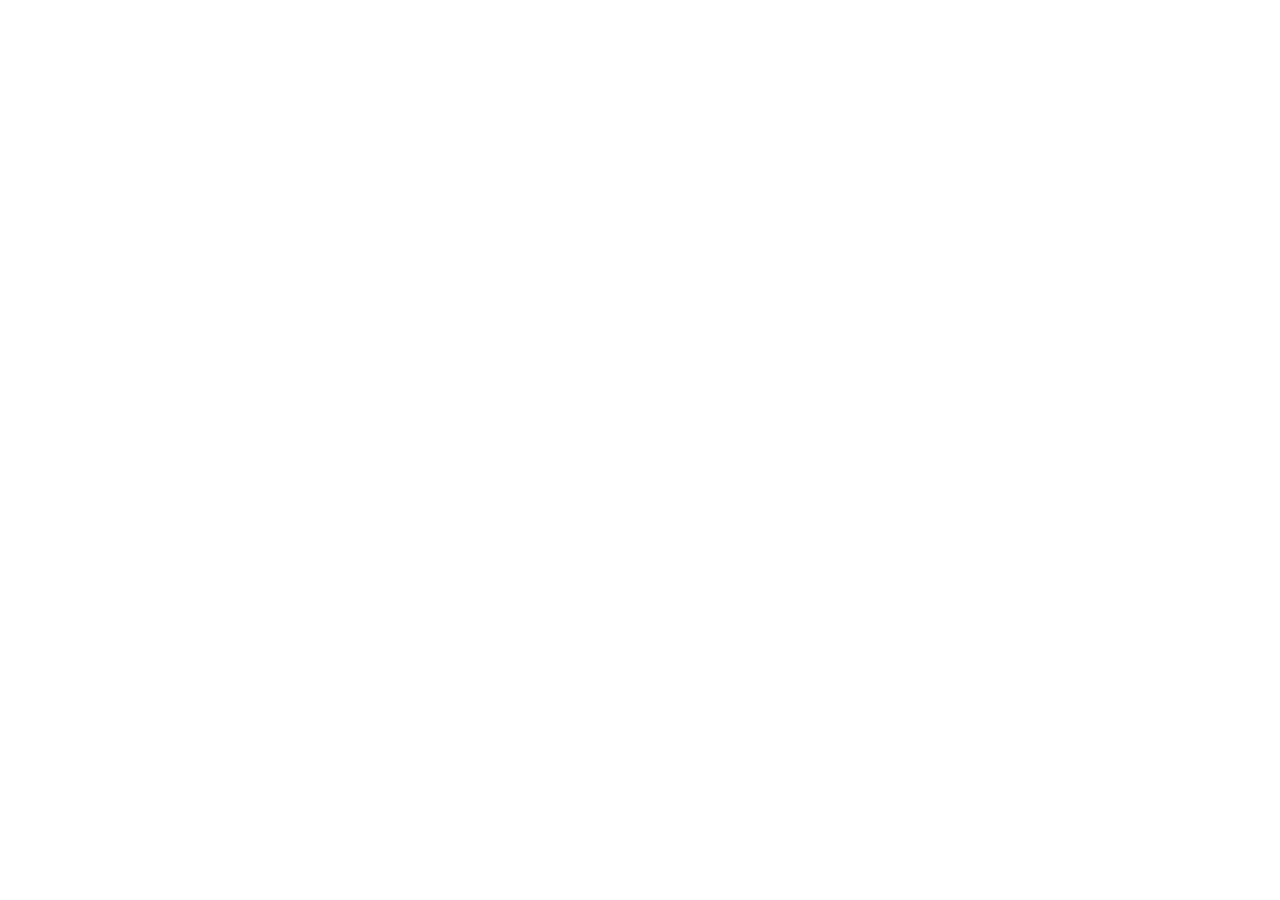
==== commit 87787be8: "Redirige l'ancienne adresse GitHub Pages vers Vercel Le site est servi par Vercel depuis la branche " ====
--- a/index.html
+++ b/index.html
@@ -1,590 +1,110 @@
 <!DOCTYPE html>
 <html lang="fr">
 <head>
-  <meta charset="utf-8">
-  <meta name="viewport" content="width=device-width, initial-scale=1">
+<meta charset="utf-8">
+<meta name="viewport" content="width=device-width, initial-scale=1">
 
-  <title>Au Cocon Du Bonheur — crèche et école à Ouakam, Dakar</title>
-  <meta name="description" content="Crèche dès 3 mois, garderie, préscolaire et élémentaire à Ouakam, Dakar. Cantine, transport et garderie assurés. Appelez le 77 884 53 53.">
+<!-- ============================================================
+     Au Cocon Du Bonheur — ancienne adresse.
 
-  <!-- Partage sur WhatsApp, Facebook, Messenger.
-       Sans ces balises, un lien colle n'affiche qu'une adresse nue : ni titre,
-       ni image, ni description. C'est le canal principal ici.
-       Les URL sont ABSOLUES et pointent sur l'adresse actuelle : elles marchent
-       des maintenant. Le jour ou le domaine definitif arrive, il n'y a que ces
-       quatre lignes a changer — chercher « https://ousseynou2017.github.io/cocon-bonheur/ ». -->
-  <link rel="canonical" href="https://ousseynou2017.github.io/cocon-bonheur/">
-  <meta property="og:type" content="website">
-  <meta property="og:site_name" content="Au Cocon Du Bonheur">
-  <meta property="og:locale" content="fr_SN">
-  <meta property="og:url" content="https://ousseynou2017.github.io/cocon-bonheur/">
-  <meta property="og:title" content="Au Cocon Du Bonheur — crèche et école à Ouakam, Dakar">
-  <meta property="og:description" content="Crèche dès 3 mois, garderie, préscolaire et élémentaire. Cantine, transport et garderie assurés. Appelez le 77 884 53 53.">
-  <meta property="og:image" content="https://ousseynou2017.github.io/cocon-bonheur/images/partage.jpg">
-  <meta property="og:image:type" content="image/jpeg">
-  <meta property="og:image:width" content="1200">
-  <meta property="og:image:height" content="630">
-  <meta property="og:image:alt" content="La façade de l'école Au Cocon Du Bonheur, à Ouakam">
-  <meta name="twitter:card" content="summary_large_image">
+     Le site a demenage sur https://au-cocon-du-bonheur.vercel.app/
+     Cette page est tout ce que sert encore GitHub Pages.
 
-  <link rel="icon" href="favicon.png" sizes="32x32">
-  <link rel="apple-touch-icon" href="apple-touch-icon.png">
+     Pourquoi elle existe : l'ancienne adresse a pu etre collee sur
+     Facebook, dans un groupe WhatsApp de parents ou sur un flyer
+     imprime. Impossible de toutes les rattraper. Sans cette page,
+     chacun de ces liens tomberait sur un 404 definitif.
 
-  <link rel="preconnect" href="https://fonts.googleapis.com">
-  <link rel="preconnect" href="https://fonts.gstatic.com" crossorigin>
-  <link href="https://fonts.googleapis.com/css2?family=Baloo+2:wght@500&family=Poppins:wght@400;500&display=swap" rel="stylesheet">
+     Aucun JavaScript : un navigateur d'entree de gamme, un mode
+     economie de donnees ou un blocage de scripts n'empechent pas
+     la redirection de fonctionner.
 
-  <!-- Le hero est le plus gros élément de la première vue : on le demande en
-       même temps que le CSS pour ne pas attendre le parseur (4G lente). -->
-  <link rel="preload" as="image"
-        href="images/facade-hero-1168.webp"
-        imagesrcset="images/facade-hero-360.webp 360w, images/facade-hero-480.webp 480w, images/facade-hero-750.webp 750w, images/facade-hero-960.webp 960w, images/facade-hero-1168.webp 1168w"
-        imagesizes="100vw"
-        fetchpriority="high">
+     Trois filets, du plus rapide au plus sur :
+       1. <meta http-equiv="refresh"> — part immediatement
+       2. <link rel="canonical">      — dit aux moteurs ou est le site
+       3. le gros lien au milieu      — si les deux premiers echouent,
+                                        le parent a un bouton a toucher
+     ============================================================ -->
 
-  <link rel="stylesheet" href="styles.css">
+<meta http-equiv="refresh" content="0; url=https://au-cocon-du-bonheur.vercel.app/">
+<link rel="canonical" href="https://au-cocon-du-bonheur.vercel.app/">
+<meta name="robots" content="noindex, follow">
+
+<title>Au Cocon Du Bonheur — nouvelle adresse</title>
+
+<style>
+  /* Les couleurs de la marque, recopiees telles quelles : cette page
+     est seule sur sa branche, elle ne peut pas charger styles.css. */
+  :root {
+    --cream:  #FDF6E6;
+    --purple: #873897;
+    --deep:   #5A2166;
+    --text:   #331F3A;
+    --head:   #5E4966;
+  }
+  * { box-sizing: border-box; }
+  body {
+    margin: 0;
+    min-height: 100vh;
+    display: flex;
+    align-items: center;
+    justify-content: center;
+    padding: 24px;
+    background: var(--cream);
+    color: var(--text);
+    font-family: Poppins, system-ui, -apple-system, "Segoe UI", sans-serif;
+    font-size: 17px;
+    line-height: 1.5;
+    text-align: center;
+  }
+  main { max-width: 34rem; }
+  h1 {
+    margin: 0 0 14px;
+    font-size: clamp(1.6rem, 5vw, 2.1rem);
+    font-weight: 500;          /* plafond du design system : jamais plus */
+    line-height: 1.2;
+    color: var(--head);
+  }
+  p { margin: 0 0 12px; }
+  .fine { font-size: 15px; color: var(--head); }
+
+  /* Cible tactile large : c'est le secours, il doit etre facile a toucher. */
+  .go {
+    display: inline-block;
+    margin: 22px 0 8px;
+    padding: 15px 32px;
+    min-height: 48px;
+    background: var(--purple);
+    color: #fff;
+    text-decoration: none;
+    font-weight: 500;
+    border-radius: 9999px;
+  }
+  .go:hover, .go:focus-visible { background: var(--deep); }
+  .go:focus-visible { outline: 3px solid var(--deep); outline-offset: 3px; }
+
+  /* Le numero reste joignable meme si le parent ne veut pas cliquer. */
+  .tel { color: var(--deep); font-weight: 500; text-decoration: none; }
+  .tel:focus-visible { outline: 3px solid var(--deep); outline-offset: 3px; }
+</style>
 </head>
 <body>
+<main>
+  <h1>Le site a changé d'adresse</h1>
 
-<!-- Rideau d'ouverture. Purement decoratif, donc aria-hidden : un lecteur
-     d'ecran lit la page tout de suite, il n'attend pas la fin de l'animation.
-     Zero JS : c'est une animation CSS avec `forwards`, qui se termine sur
-     `visibility: hidden` — apres quoi le rideau ne peut plus rien intercepter.
-     Si le CSS ne charge pas, le rideau n'existe pas et la page reste lisible. -->
-<div class="boot-veil" aria-hidden="true">
-  <div class="boot-veil__inner">
-    <img class="boot-veil__logo" src="images/logo-cocon-262.webp"
-         srcset="images/logo-cocon-262.webp 262w, images/logo-cocon-524.webp 524w"
-         sizes="220px" width="262" height="125" alt="" fetchpriority="high">
-    <div class="boot-veil__rail"><span class="boot-veil__fill"></span></div>
-  </div>
-</div>
+  <p>Vous allez être redirigé automatiquement.</p>
 
-<!-- ============================================================
-     LES MARQUES DU COCON — vocabulaire graphique propriétaire
-     À coller juste après <body>. Sprite inline : aucune requête
-     supplémentaire, et currentColor est bien hérité (ce qui n'est
-     pas fiable avec un <use> vers un fichier externe).
+  <p><a class="go" href="https://au-cocon-du-bonheur.vercel.app/">Ouvrir le site de l'école</a></p>
 
-     Tout dérive de l'arc emboîté : un cocon, c'est ce qui enveloppe.
-     Tracé au trait, 2,5px constants (vector-effect), aucun dégradé.
-     pathLength="100" normalise les tracés pour l'animation d'écriture.
-     ============================================================ -->
-<svg width="0" height="0" aria-hidden="true" focusable="false"
-     style="position:absolute;width:0;height:0;overflow:hidden">
-  <defs>
+  <p class="fine">
+    Si rien ne se passe, touchez le bouton ci-dessus.<br>
+    Nouvelle adresse&nbsp;: au-cocon-du-bonheur.vercel.app
+  </p>
 
-    <!-- LE COCON — 3 arcs emboîtés, ouverts d'un côté. La signature.
-         Une seule fois par section. -->
-    <symbol id="m-cocon" viewBox="0 0 100 100" fill="none" stroke="currentColor"
-            stroke-width="2.5" stroke-linecap="round" vector-effect="non-scaling-stroke">
-      <path pathLength="100" d="M72 12A44 44 0 1 0 72 88"/>
-      <path pathLength="100" d="M66 26A30 30 0 1 0 66 74"/>
-      <path pathLength="100" d="M60 40A16 16 0 1 0 60 60"/>
-    </symbol>
-
-    <!-- LE FIL — flèche courbe tremblée. Elle DÉSIGNE quelque chose (M5). -->
-    <symbol id="m-fil" viewBox="0 0 100 60" fill="none" stroke="currentColor"
-            stroke-width="2.5" stroke-linecap="round" stroke-linejoin="round"
-            vector-effect="non-scaling-stroke">
-      <path pathLength="100" d="M3 14C26 3 58 10 82 40"/>
-      <path pathLength="100" d="M82 40 64 33M82 40 75 21"/>
-    </symbol>
-
-    <!-- LE TRAIT — soulignement crayon en double passe, sous UN SEUL mot. -->
-    <symbol id="m-trait" viewBox="0 0 100 24" fill="none" stroke="currentColor"
-            stroke-width="2.5" stroke-linecap="round" vector-effect="non-scaling-stroke"
-            preserveAspectRatio="none">
-      <!-- La 2e passe démarre plus tard et dépasse à droite : c'est ce décalage
-           qui fait « crayon repassé à la main » plutôt que signe « ≈ ». -->
-      <path pathLength="100" d="M2 7C24 2 52 12 96 5"/>
-      <path pathLength="100" d="M9 16C34 11 70 19 99 11"/>
-    </symbol>
-
-    <!-- L'ÉCLAT — étincelle à 4 branches inégales. Par 1 ou 3, jamais par 2. -->
-    <symbol id="m-eclat" viewBox="0 0 100 100" fill="currentColor" stroke="none">
-      <path d="M52 3C56 36 62 44 97 52 62 60 56 68 52 97 48 68 40 60 5 52 40 44 48 36 52 3Z"/>
-    </symbol>
-
-    <!-- LA GRAINE — goutte pleine. Puce de liste, semis dans les marges. -->
-    <!-- LA COCHE — puce des listes de garanties. Tracee au trait, bouts ronds,
-         comme les autres marques : elle est cochee a la main, pas imprimee. -->
-    <symbol id="m-coche" viewBox="0 0 100 100" fill="none" stroke="currentColor"
-            stroke-width="11" stroke-linecap="round" stroke-linejoin="round">
-      <path d="M14 53 38 77 86 22"/>
-    </symbol>
-
-    <symbol id="m-graine" viewBox="0 0 100 100" fill="currentColor" stroke="none">
-      <path d="M50 4C72 30 82 48 82 62A32 32 0 0 1 18 62C18 48 28 30 50 4Z"/>
-    </symbol>
-
-    <!-- LE REBOND — trajectoire pointillée d'une balle. Suggère le jeu. -->
-    <symbol id="m-rebond" viewBox="0 0 110 60" fill="none" stroke="currentColor"
-            stroke-width="2.5" stroke-linecap="round" vector-effect="non-scaling-stroke">
-      <!-- Tirets (et non points) : la trajectoire reste lisible à petite taille.
-           La balle pleine en bout de course rend le mouvement immédiatement lisible. -->
-      <path pathLength="100" stroke-dasharray="5 5"
-            d="M3 54C11 6 27 6 35 54 42 18 56 18 63 54 69 28 80 28 86 54 91 36 100 36 105 54"/>
-      <circle cx="105" cy="54" r="4" fill="currentColor" stroke="none"/>
-    </symbol>
-
-    <!-- LE SOLEIL — rayons inégaux. Sert à DÉBORDER une section (M7). -->
-    <symbol id="m-soleil" viewBox="0 0 100 100" fill="none" stroke="currentColor"
-            stroke-width="2.5" stroke-linecap="round" vector-effect="non-scaling-stroke">
-      <circle pathLength="100" cx="50" cy="50" r="22"/>
-      <path pathLength="100" d="M80 50 94 50M73 69.3 85.2 79.6M57.8 79 60.9 90.6M39.7 78.2 34.6 92.3M24 65 12.8 71.5M20.1 47.4 4.2 46M27 30.7 17.8 23M42.2 21 38.3 6.5M62.7 22.8 68.2 11M76 35 85.5 29.5"/>
-    </symbol>
-
-  </defs>
-</svg>
-
-<header class="site-header">
-  <div class="site-header__inner wrap">
-    <a class="site-header__brand" href="#top">
-      <img class="site-header__logo" src="images/logo-cocon-262.webp"
-           srcset="images/logo-cocon-262.webp 262w, images/logo-cocon-524.webp 524w"
-           sizes="262px" width="262" height="125" alt="Au Cocon Du Bonheur">
-    </a>
-
-    <nav class="site-nav" aria-label="Navigation principale">
-      <a class="site-nav__link" href="#cycles">Cycles</a>
-      <a class="site-nav__link" href="#activites">La vie de l'école</a>
-      <a class="site-nav__link" href="#contact">Nous trouver</a>
-    </nav>
-
-    <a class="btn-call" href="tel:+221778845353" aria-label="Appeler le 77 884 53 53">
-      <svg class="btn-call__icon" viewBox="0 0 24 24" aria-hidden="true" focusable="false">
-        <path d="M6.6 10.8c1.4 2.8 3.7 5.1 6.6 6.6l2.2-2.2c.3-.3.7-.4 1-.2 1.1.4 2.3.6 3.6.6.6 0 1 .4 1 1V20c0 .6-.4 1-1 1C10.7 21 3 13.3 3 4c0-.6.4-1 1-1h3.5c.6 0 1 .4 1 1 0 1.3.2 2.5.6 3.6.1.4 0 .8-.3 1L6.6 10.8Z" fill="currentColor" stroke="none"/>
-      </svg>
-      <span class="btn-call__label">Appeler le </span>77 884 53 53
-    </a>
-  </div>
-</header>
-
-<main>
-
-<section class="hero" id="top">
-  <svg class="mark mark--bleed mark--l8 hero__mark-soleil" aria-hidden="true"><use href="#m-soleil"/></svg>
-
-  <div class="hero__inner wrap">
-    <div class="hero__copy">
-      <p class="hero__badge boot">
-        <svg class="hero__badge-icon" viewBox="0 0 24 24" aria-hidden="true" focusable="false">
-          <path d="M12 2a7 7 0 0 0-7 7c0 5.2 7 13 7 13s7-7.8 7-13a7 7 0 0 0-7-7Zm0 9.5A2.5 2.5 0 1 1 12 6.5a2.5 2.5 0 0 1 0 5Z" fill="currentColor"/>
-        </svg>
-        Cité El Hadj Malick Sy, Ouakam, Dakar
-      </p>
-
-      <h1 class="hero__title boot boot--i1">Un cocon <span class="hero__title-mark">pour<svg class="mark mark--muted mark--r3 hero__trait" aria-hidden="true"><use href="#m-trait"/></svg></span> bien <span class="hero__title-end">grandir.</span></h1>
-
-      <p class="hero__subtitle boot boot--i2">Crèche, garderie, préscolaire et élémentaire à Ouakam, Dakar. Dès 3 mois.</p>
-
-      <span class="hero__cta">
-      <a class="btn-call btn-call--lg boot boot--pop boot--i3" href="tel:+221778845353">
-        <svg class="btn-call__icon" viewBox="0 0 24 24" aria-hidden="true" focusable="false">
-          <path d="M6.6 10.8c1.4 2.8 3.7 5.1 6.6 6.6l2.2-2.2c.3-.3.7-.4 1-.2 1.1.4 2.3.6 3.6.6.6 0 1 .4 1 1V20c0 .6-.4 1-1 1C10.7 21 3 13.3 3 4c0-.6.4-1 1-1h3.5c.6 0 1 .4 1 1 0 1.3.2 2.5.6 3.6.1.4 0 .8-.3 1L6.6 10.8Z" fill="currentColor" stroke="none"/>
-        </svg>
-        Appeler le 77 884 53 53
-      </a>
-      <svg class="mark mark--r6 hero__mark-fil" aria-hidden="true"><use href="#m-fil"/></svg>
-      </span>
-    </div>
-  </div>
-
-  <figure class="hero__photo">
-    <span class="hero__photo-clip">
-    <img src="images/facade-hero-1168.webp"
-         srcset="images/facade-hero-360.webp 360w, images/facade-hero-480.webp 480w, images/facade-hero-750.webp 750w, images/facade-hero-960.webp 960w, images/facade-hero-1168.webp 1168w"
-         sizes="100vw" width="1168" height="859"
-         alt="La façade de l'école Au Cocon Du Bonheur, à Ouakam"
-         class="glide"
-         fetchpriority="high">
-    </span>
-  </figure>
-</section>
-
-<section class="section section--cream-deep cycles" id="cycles">
-  <svg class="mark mark--bleed mark--deep mark--r9 cycles__mark-soleil" aria-hidden="true"><use href="#m-soleil"/></svg>
-
-  <div class="wrap">
-    <h2 class="cycles__title enter">Nos <span class="cycles__title-mark">quatre<svg class="mark mark--muted mark--r3 cycles__trait" aria-hidden="true"><use href="#m-trait"/></svg></span> cycles</h2>
-    <p class="cycles__lead">De la crèche à l'élémentaire, sur un seul site à Ouakam.</p>
-
-    <!-- Les quatre médaillons sont découpés dans la vidéo promotionnelle de
-         l'école (video-promotionel.mp4, 848x480). La cliente n'a plus les
-         rushes d'origine ; c'est donc la meilleure source disponible.
-         Ils sont AFFICHÉS PETIT (150px) parce que la source est petite : à
-         300px de côté ils seraient flous. Ne pas les agrandir.
-         Autorisation parentale : confirmée par la cliente. -->
-    <ul class="cycle-list">
-      <svg class="mark mark--bleed mark--pale mark--l8 cycles__mark-cocon" aria-hidden="true"><use href="#m-cocon"/></svg>
-
-      <li class="cycle enter enter--pop enter--d1">
-        <img class="cycle__photo" src="images/cycle-creche-150.webp"
-             srcset="images/cycle-creche-150.webp 150w, images/cycle-creche-300.webp 300w"
-             sizes="(max-width: 639px) 104px, 150px" width="150" height="150" loading="lazy" decoding="async"
-             alt="Des tout-petits assis sur le tapis d'éveil de la crèche">
-        <div class="cycle__body">
-          <h3 class="cycle__name">Crèche</h3>
-          <p class="cycle__meta">Dès 3 mois · 7h30 – 17h30</p>
-          <p class="cycle__desc">Éveil, motricité et sieste encadrés par une équipe formée à la petite enfance.</p>
-        </div>
-      </li>
-
-      <li class="cycle enter enter--pop enter--d2">
-        <img class="cycle__photo" src="images/cycle-garderie-150.webp"
-             srcset="images/cycle-garderie-150.webp 150w, images/cycle-garderie-300.webp 300w"
-             sizes="(max-width: 639px) 104px, 150px" width="150" height="150" loading="lazy" decoding="async"
-             alt="Le groupe de la garderie rassemblé autour de son encadrante">
-        <div class="cycle__body">
-          <h3 class="cycle__name">Garderie</h3>
-          <p class="cycle__meta">2 – 3 ans · 7h30 – 16h30</p>
-          <p class="cycle__desc">Les premiers repères de la vie en groupe : jeu libre, comptines, autonomie.</p>
-        </div>
-      </li>
-
-      <li class="cycle enter enter--pop enter--d1">
-        <img class="cycle__photo" src="images/cycle-prescolaire-150.webp"
-             srcset="images/cycle-prescolaire-150.webp 150w, images/cycle-prescolaire-300.webp 300w"
-             sizes="(max-width: 639px) 104px, 150px" width="150" height="150" loading="lazy" decoding="async"
-             alt="Des enfants du préscolaire au travail autour des tables">
-        <div class="cycle__body">
-          <h3 class="cycle__name">Préscolaire</h3>
-          <p class="cycle__meta">3 – 5 ans · 7h30 – 16h30</p>
-          <p class="cycle__desc">Préparation à la lecture, au tracé et au calcul, au rythme de chaque enfant.</p>
-        </div>
-      </li>
-
-      <li class="cycle enter enter--pop enter--d2">
-        <img class="cycle__photo" src="images/cycle-elementaire-150.webp"
-             srcset="images/cycle-elementaire-150.webp 150w, images/cycle-elementaire-300.webp 300w"
-             sizes="(max-width: 639px) 104px, 150px" width="150" height="150" loading="lazy" decoding="async"
-             alt="Des élèves de l'élémentaire en train d'écrire à leur table">
-        <div class="cycle__body">
-          <h3 class="cycle__name">Élémentaire</h3>
-          <p class="cycle__meta">6 – 11 ans · 7h30 – 16h30</p>
-          <p class="cycle__desc">Programme complet, classes suivies de près, point régulier avec les familles.</p>
-        </div>
-      </li>
-    </ul>
-
-    <!-- CE QU'ON Y APPREND — transcrit MOT POUR MOT du panneau « Activités »
-         peint sur la façade de l'école (visible sur la photo du héros). C'est
-         le seul contenu qui distingue cette école des autres crèches de Ouakam,
-         et il n'existait nulle part dans le texte de la page : un parent qui
-         lisait le site n'apprenait pas que l'arabe, l'anglais et le chinois y
-         sont enseignés. À FAIRE CONFIRMER PAR LA CLIENTE avant mise en avant. -->
-    <div class="appris enter">
-      <div class="appris__col">
-        <p class="appris__label">Langues</p>
-        <ul class="appris__list">
-          <li class="appris__row">Français <span class="appris__note">programme français au préscolaire</span></li>
-          <li class="appris__row">Arabe</li>
-          <li class="appris__row">Anglais</li>
-          <li class="appris__row">Chinois</li>
-        </ul>
-      </div>
-      <div class="appris__col">
-        <p class="appris__label">Éveil</p>
-        <ul class="appris__list">
-          <li class="appris__row">Initiation au jardinage</li>
-          <li class="appris__row">Initiation à l'informatique</li>
-          <li class="appris__row">Sorties pédagogiques</li>
-          <li class="appris__row">Contes traditionnels et modernes</li>
-        </ul>
-      </div>
-    </div>
-
-    <!-- « Services assurés » vient APRÈS les cycles : on répond d'abord à la
-         question du parent (quel âge, quels horaires), puis à ce qui l'entoure. -->
-    <div class="services enter">
-      <p class="services__label">Services assurés</p>
-      <ul class="services__list">
-        <li class="services__row">
-          <svg class="services__num" aria-hidden="true"><use href="#m-coche"/></svg>
-          <span class="services__name">Cantine</span>
-        </li>
-        <li class="services__row">
-          <svg class="services__num" aria-hidden="true"><use href="#m-coche"/></svg>
-          <span class="services__name">Transport</span>
-        </li>
-        <li class="services__row">
-          <svg class="services__num" aria-hidden="true"><use href="#m-coche"/></svg>
-          <span class="services__name">Garderie</span>
-        </li>
-        <li class="services__row">
-          <svg class="services__num" aria-hidden="true"><use href="#m-coche"/></svg>
-          <span class="services__name">Préscolaire</span>
-        </li>
-      </ul>
-    </div>
-
-    <p class="cycles__call">
-      <!-- Le fil designait les chiffres romains, alignes a droite. Ils sont
-           passes a gauche : il pointait donc le vide. Il designe desormais le
-           lien d'appel, seule vraie cible de la section (M5). -->
-      <svg class="mark mark--muted mark--r6 cycles__mark-fil" aria-hidden="true"><use href="#m-fil"/></svg>
-      <a class="cycles__call-link on-yellow" href="tel:+221778845353">
-        <svg class="cycles__call-icon" viewBox="0 0 24 24" aria-hidden="true" focusable="false">
-          <path d="M6.6 10.8c1.4 2.8 3.7 5.1 6.6 6.6l2.2-2.2c.3-.3.7-.4 1-.2 1.1.4 2.3.6 3.6.6.6 0 1 .4 1 1V20c0 .6-.4 1-1 1C10.7 21 3 13.3 3 4c0-.6.4-1 1-1h3.5c.6 0 1 .4 1 1 0 1.3.2 2.5.6 3.6.1.4 0 .8-.3 1L6.6 10.8Z" fill="currentColor" stroke="none"/>
-        </svg>
-        Un doute sur un cycle&nbsp;? Appelez le 77&nbsp;884&nbsp;53&nbsp;53
-      </a>
-    </p>
-  </div>
-</section>
-<section class="section section--cream vie" id="activites">
-  <svg class="mark mark--bleed mark--pale mark--r9 vie__mark-soleil" aria-hidden="true"><use href="#m-soleil"/></svg>
-
-  <div class="wrap">
-    <div class="vie__head enter">
-      <h2 class="vie__title">La vie de <span class="vie__title-mark">l'école<svg class="mark mark--muted mark--r3 vie__trait" aria-hidden="true"><use href="#m-trait"/></svg></span></h2>
-      <p class="vie__lead">Sorties, ateliers, journées spéciales. Photos prises à l'école.</p>
-    </div>
-
-    <ul class="gallery">
-
-      <li class="shot shot--a enter enter--pop enter--d1">
-        <figure class="shot__fig">
-          <img src="images/act-tortues-588.webp"
-               srcset="images/act-tortues-324.webp 324w, images/act-tortues-360.webp 360w, images/act-tortues-588.webp 588w"
-               sizes="(min-width: 900px) 58vw, 100vw"
-               width="588" height="392" loading="lazy" decoding="async"
-               alt="Les élèves observent les tortues derrière la barrière en bois">
-          <figcaption class="shot__cap">
-            <h3 class="shot__name">Réserve aux tortues</h3>
-            <p class="shot__text">Une sortie nature encadrée, à la découverte des tortues et de leur habitat.</p>
-          </figcaption>
-        </figure>
-      </li>
-
-      <li class="shot shot--b enter enter--pop enter--d2">
-        <figure class="shot__fig">
-          <img src="images/act-ecole-de-la-mer-588.webp"
-               srcset="images/act-ecole-de-la-mer-324.webp 324w, images/act-ecole-de-la-mer-360.webp 360w, images/act-ecole-de-la-mer-588.webp 588w"
-               sizes="(min-width: 900px) 38vw, 100vw"
-               width="588" height="392" loading="lazy" decoding="async"
-               alt="Une élève colorie au crayon un grand dessin de porte-conteneurs à quai">
-          <figcaption class="shot__cap">
-            <h3 class="shot__name">École de la mer</h3>
-            <p class="shot__text">Atelier de sensibilisation au littoral, animé par une intervenante extérieure.</p>
-          </figcaption>
-        </figure>
-      </li>
-
-      <li class="shot shot--c enter enter--pop enter--d1">
-        <figure class="shot__fig">
-          <img src="images/act-creche-588.webp"
-               srcset="images/act-creche-324.webp 324w, images/act-creche-360.webp 360w, images/act-creche-588.webp 588w"
-               sizes="(min-width: 900px) 38vw, 100vw"
-               width="588" height="392" loading="lazy" decoding="async"
-               alt="Deux tout-petits jouent dans l'espace d'éveil de la crèche">
-          <figcaption class="shot__cap">
-            <h3 class="shot__name">Crèche</h3>
-            <p class="shot__text">Les journées des tout-petits : éveil, jeu, repas et sieste dans un espace dédié.</p>
-          </figcaption>
-        </figure>
-      </li>
-
-      <!-- Cette photo franchit le bord droit de la colonne de contenu (M7). -->
-      <li class="shot shot--d shot--bleed enter enter--pop enter--d2">
-        <figure class="shot__fig">
-          <img src="images/act-base-aerienne-588.webp"
-               srcset="images/act-base-aerienne-324.webp 324w, images/act-base-aerienne-360.webp 360w, images/act-base-aerienne-588.webp 588w"
-               sizes="(min-width: 900px) 62vw, 100vw"
-               width="588" height="392" loading="lazy" decoding="async"
-               alt="La classe posant devant l'hélicoptère avec son enseignant">
-          <figcaption class="shot__cap">
-            <h3 class="shot__name">Base aérienne</h3>
-            <p class="shot__text">Visite guidée de la base, en tenue d'école, pour les classes élémentaires.</p>
-          </figcaption>
-        </figure>
-      </li>
-
-
-      <li class="gallery__cta">
-        <p>Une question sur une sortie, un horaire, un tarif&nbsp;?</p>
-        <a href="tel:+221778845353">
-          <svg viewBox="0 0 24 24" aria-hidden="true" focusable="false"><path d="M6.6 10.8c1.4 2.8 3.7 5.1 6.6 6.6l2.2-2.2c.3-.3.7-.4 1-.2 1.1.4 2.3.6 3.6.6.6 0 1 .4 1 1V20c0 .6-.4 1-1 1C10.7 21 3 13.3 3 4c0-.6.4-1 1-1h3.5c.6 0 1 .4 1 1 0 1.3.2 2.5.6 3.6.1.4 0 .8-.3 1L6.6 10.8Z" fill="currentColor" stroke="none"/></svg>
-          Appeler le 77 884 53 53
-        </a>
-      </li>
-
-      <li class="shot shot--e enter enter--pop enter--d1">
-        <figure class="shot__fig">
-          <img src="images/act-deguisements-588.webp"
-               srcset="images/act-deguisements-324.webp 324w, images/act-deguisements-360.webp 360w, images/act-deguisements-588.webp 588w"
-               sizes="(min-width: 900px) 46vw, 100vw"
-               width="588" height="392" loading="lazy" decoding="async"
-               alt="Un élève en costume de chirurgien lors de la journée déguisements">
-          <figcaption class="shot__cap">
-            <h3 class="shot__name">Déguisements</h3>
-            <p class="shot__text">La journée costumée de fin d'année, préparée en classe pendant plusieurs semaines.</p>
-          </figcaption>
-        </figure>
-      </li>
-
-      <li class="shot shot--f enter enter--pop enter--d2">
-        <figure class="shot__fig">
-          <img src="images/act-remise-de-prix-588.webp"
-               srcset="images/act-remise-de-prix-324.webp 324w, images/act-remise-de-prix-360.webp 360w, images/act-remise-de-prix-588.webp 588w"
-               sizes="(min-width: 900px) 46vw, 100vw"
-               width="588" height="392" loading="lazy" decoding="async"
-               alt="Remise des diplômes et des prix au Théâtre national Daniel Sorano">
-          <figcaption class="shot__cap">
-            <h3 class="shot__name">Remise de prix</h3>
-            <p class="shot__text">La cérémonie annuelle, avec les familles, en présence des autorités académiques.</p>
-          </figcaption>
-        </figure>
-      </li>
-
-    </ul>
-  </div>
-</section>
-
-<section class="section section--cream-deep temoins" id="temoignages">
-  <svg class="mark mark--bleed mark--pale mark--l5 temoins__mark-cocon" aria-hidden="true"><use href="#m-cocon"/></svg>
-
-  <div class="wrap">
-    <div class="temoins__head enter">
-      <h2 class="temoins__title">Pourquoi les familles nous <span class="temoins__title-mark">confient<svg class="mark mark--muted mark--r3 temoins__trait" aria-hidden="true"><use href="#m-trait"/></svg></span> leurs enfants</h2>
-    </div>
-
-    <!-- Preuves vérifiables uniquement. Aucun témoignage n'est inventé : les deux
-         vidéos de parents n'ont pas encore été fournies par la cliente. Les
-         emplacements vidéo sont conservés plus bas, en commentaire, prêts à être
-         réactivés le jour où les fichiers arrivent. -->
-    <ol class="proofs enter">
-      <li class="proof">
-        <svg class="proof__num" aria-hidden="true"><use href="#m-coche"/></svg>
-        <span class="proof__body">
-          <span class="proof__title">Ouverte depuis 2016</span>
-          <span class="proof__note">Autorisation 604 IA/DK/BEP — arrêté n°07486 du 27/10/2016.</span>
-        </span>
-      </li>
-      <li class="proof">
-        <svg class="proof__num" aria-hidden="true"><use href="#m-coche"/></svg>
-        <span class="proof__body">
-          <span class="proof__title">De 3 mois à 11 ans, au même endroit</span>
-          <span class="proof__note">Quatre cycles sur un seul site : l'enfant ne change pas d'école en route.</span>
-        </span>
-      </li>
-      <li class="proof">
-        <svg class="proof__num" aria-hidden="true"><use href="#m-coche"/></svg>
-        <span class="proof__body">
-          <span class="proof__title">Cantine, transport et garderie assurés</span>
-          <span class="proof__note">La journée est couverte du matin au soir, sans solution de repli à trouver.</span>
-        </span>
-      </li>
-      <li class="proof">
-        <svg class="proof__num" aria-hidden="true"><use href="#m-coche"/></svg>
-        <span class="proof__body">
-          <span class="proof__title">Remise des prix annuelle</span>
-          <span class="proof__note">Une cérémonie avec les familles, en présence des autorités académiques.</span>
-        </span>
-      </li>
-    </ol>
-
-    <div class="temoins__foot">
-      <p class="temoins__soon">Deux familles ont accepté de témoigner en vidéo. Les vidéos seront ajoutées dès réception.</p>
-      <a class="temoins__call" href="tel:+221778845353">
-        <svg viewBox="0 0 24 24" aria-hidden="true" focusable="false"><path d="M6.6 10.8c1.4 2.8 3.7 5.1 6.6 6.6l2.2-2.2c.3-.3.7-.4 1-.2 1.1.4 2.3.6 3.6.6.6 0 1 .4 1 1V20c0 .6-.4 1-1 1C10.7 21 3 13.3 3 4c0-.6.4-1 1-1h3.5c.6 0 1 .4 1 1 0 1.3.2 2.5.6 3.6.1.4 0 .8-.3 1L6.6 10.8Z" fill="currentColor" stroke="none"/></svg>
-        Appeler le 77 884 53 53
-      </a>
-    </div>
-
-    <!-- EMPLACEMENTS VIDÉO — à réactiver quand les deux fichiers seront fournis.
-         Le second nom de parent reste également à confirmer.
-    <ul class="temoins__list">
-      <li class="temoin"><div class="temoin__frame"></div>
-        <p class="temoin__name">Mme Sonko Aissatou Niang</p>
-        <p class="temoin__role">Parent d'élève</p></li>
-      <li class="temoin"><div class="temoin__frame"></div>
-        <p class="temoin__name">NOM À FOURNIR</p>
-        <p class="temoin__role">Parent d'élève</p></li>
-    </ul>
-    -->
-
-  </div>
-</section>
-<section id="contact" class="section section--contact on-purple">
-  <div class="wrap contact__wrap">
-    <!-- M7 : cette section etait la seule boite parfaitement close, a toutes
-         les largeurs. Le soleil franchit le bord droit ; `overflow-x: clip`
-         de `.section` le coupe net, comme celui des cycles. -->
-    <svg class="mark mark--pale mark--l8 contact__soleil" aria-hidden="true"><use href="#m-soleil"/></svg>
-
-    <div class="contact__intro enter">
-      <h2 class="contact__title">Parlons de votre <span class="contact__title-mark">enfant<svg class="mark mark--pale mark--r3 contact__trait" aria-hidden="true"><use href="#m-trait"/></svg></span></h2>
-      <p class="contact__note">Les tarifs sont donnés par téléphone ou lors de la visite.</p>
-    </div>
-
-    <div class="contact__call enter enter--pop">
-      <svg class="mark mark--pale mark--r6 contact__fil" aria-hidden="true"><use href="#m-fil"/></svg>
-      <a class="contact__number" href="tel:+221778845353">Appeler le 77&nbsp;884&nbsp;53&nbsp;53</a>
-    </div>
-
-    <div class="contact__actions">
-      <a class="btn btn--call on-yellow" href="tel:+221778845353">Nous appeler</a>
-      <a class="btn btn--whatsapp" href="https://wa.me/221778845353" target="_blank" rel="noopener" aria-label="Nous écrire sur WhatsApp au 77 884 53 53">WhatsApp</a>
-    </div>
-
-    <p class="contact__reassurance">Ouakam, Dakar · ouvert du lundi au vendredi dès 7h30</p>
-
-  </div>
-</section>
-
+  <p class="fine">
+    Vous pouvez aussi appeler l'école au
+    <a class="tel" href="tel:+221778845353">77&nbsp;884&nbsp;53&nbsp;53</a>.
+  </p>
 </main>
-
-<footer class="site-footer on-purple">
-  <div class="wrap footer__wrap">
-
-    <div class="footer__brand enter">
-      <img class="footer__logo"
-           src="images/logo-creme-248.webp"
-           srcset="images/logo-creme-248.webp 248w, images/logo-creme-496.webp 496w"
-           sizes="124px"
-           width="248" height="72"
-           alt="Au Cocon Du Bonheur"
-           loading="lazy">
-      <p class="footer__name">Au Cocon Du Bonheur</p>
-      <p class="footer__address">
-        Cité El Hadj Malick Sy, Ouakam, Dakar<br>
-        Repère&nbsp;: Pharmacie Yaye Antoinette, près du Monument de la Renaissance
-      </p>
-    </div>
-
-    <div class="footer__col enter">
-      <h3 class="footer__heading">Nous joindre</h3>
-      <ul class="footer__list footer__list--joindre">
-        <!-- M5 : le pied de page etait la seule section sans marque. Un fil
-             plutot qu'un ornement — il DESIGNE le numero principal, seule vraie
-             cible du pied. Ancre a la rangee, il la suit quand la colonne
-             se recompose. Le cocon avait ete retire ici : il percutait le « A »
-             du logotype geant. -->
-        <li class="footer__row--tel"><svg class="mark mark--r6 footer__fil" aria-hidden="true"><use href="#m-fil"/></svg><a class="footer__link" href="tel:+221778845353">+221 77 884 53 53</a></li>
-        <li><a class="footer__link" href="tel:+221773937467">+221 77 393 74 67</a></li>
-        <li><a class="footer__link" href="tel:+221338656575">+221 33 865 65 75</a></li>
-      </ul>
-    </div>
-
-    <div class="footer__col enter">
-      <h3 class="footer__heading">Nous suivre</h3>
-      <ul class="footer__list">
-        <li><a class="footer__link" href="https://www.facebook.com/aucocondubonheur" target="_blank" rel="noopener">Facebook</a></li>
-        <li><a class="footer__link" href="https://www.instagram.com/au_cocon_du_bonheur/" target="_blank" rel="noopener">Instagram</a></li>
-      </ul>
-    </div>
-
-    <div class="footer__col enter">
-      <h3 class="footer__heading">Autorisation</h3>
-      <p class="footer__legal">604 IA/DK/BEP — arrêté n°07486 du 27/10/2016</p>
-      <p class="footer__legal">École ouverte en 2016</p>
-    </div>
-
-  </div>
-</footer>
-
-<script defer src="app.js"></script>
 </body>
 </html>
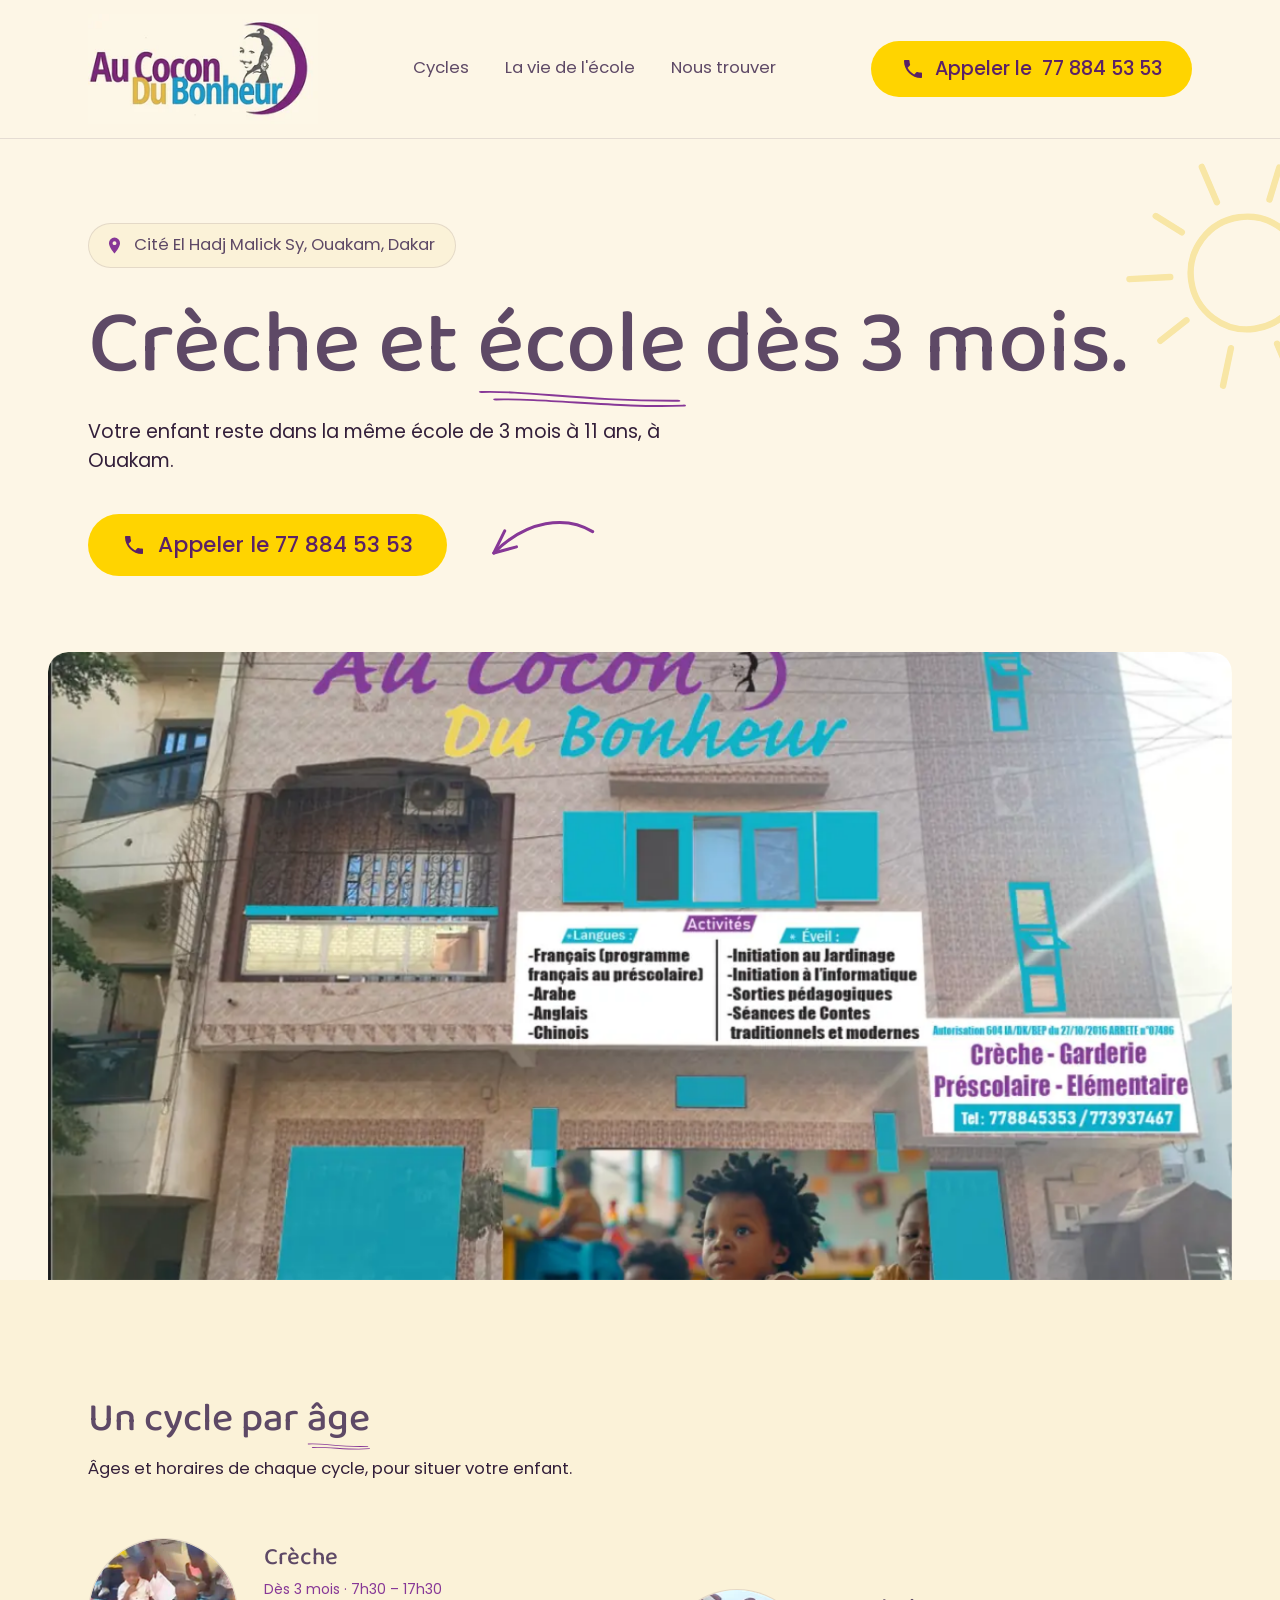
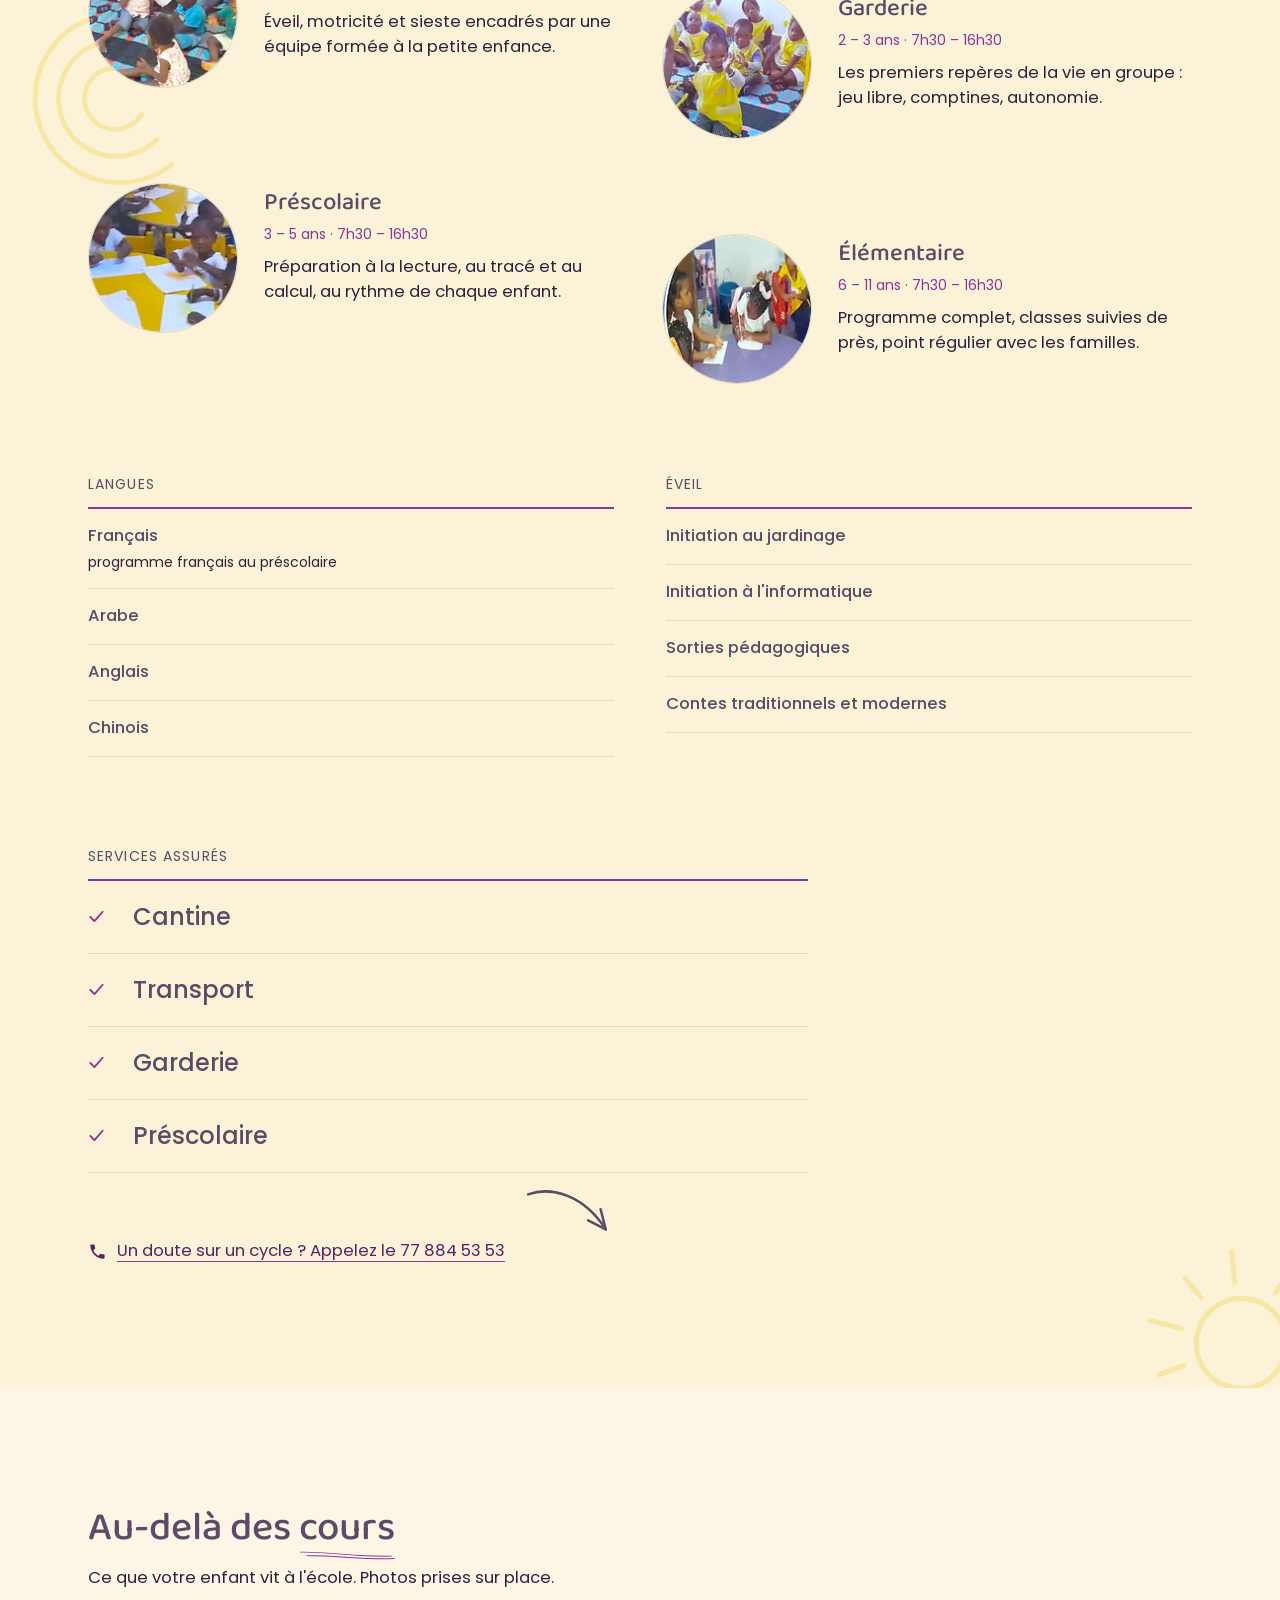
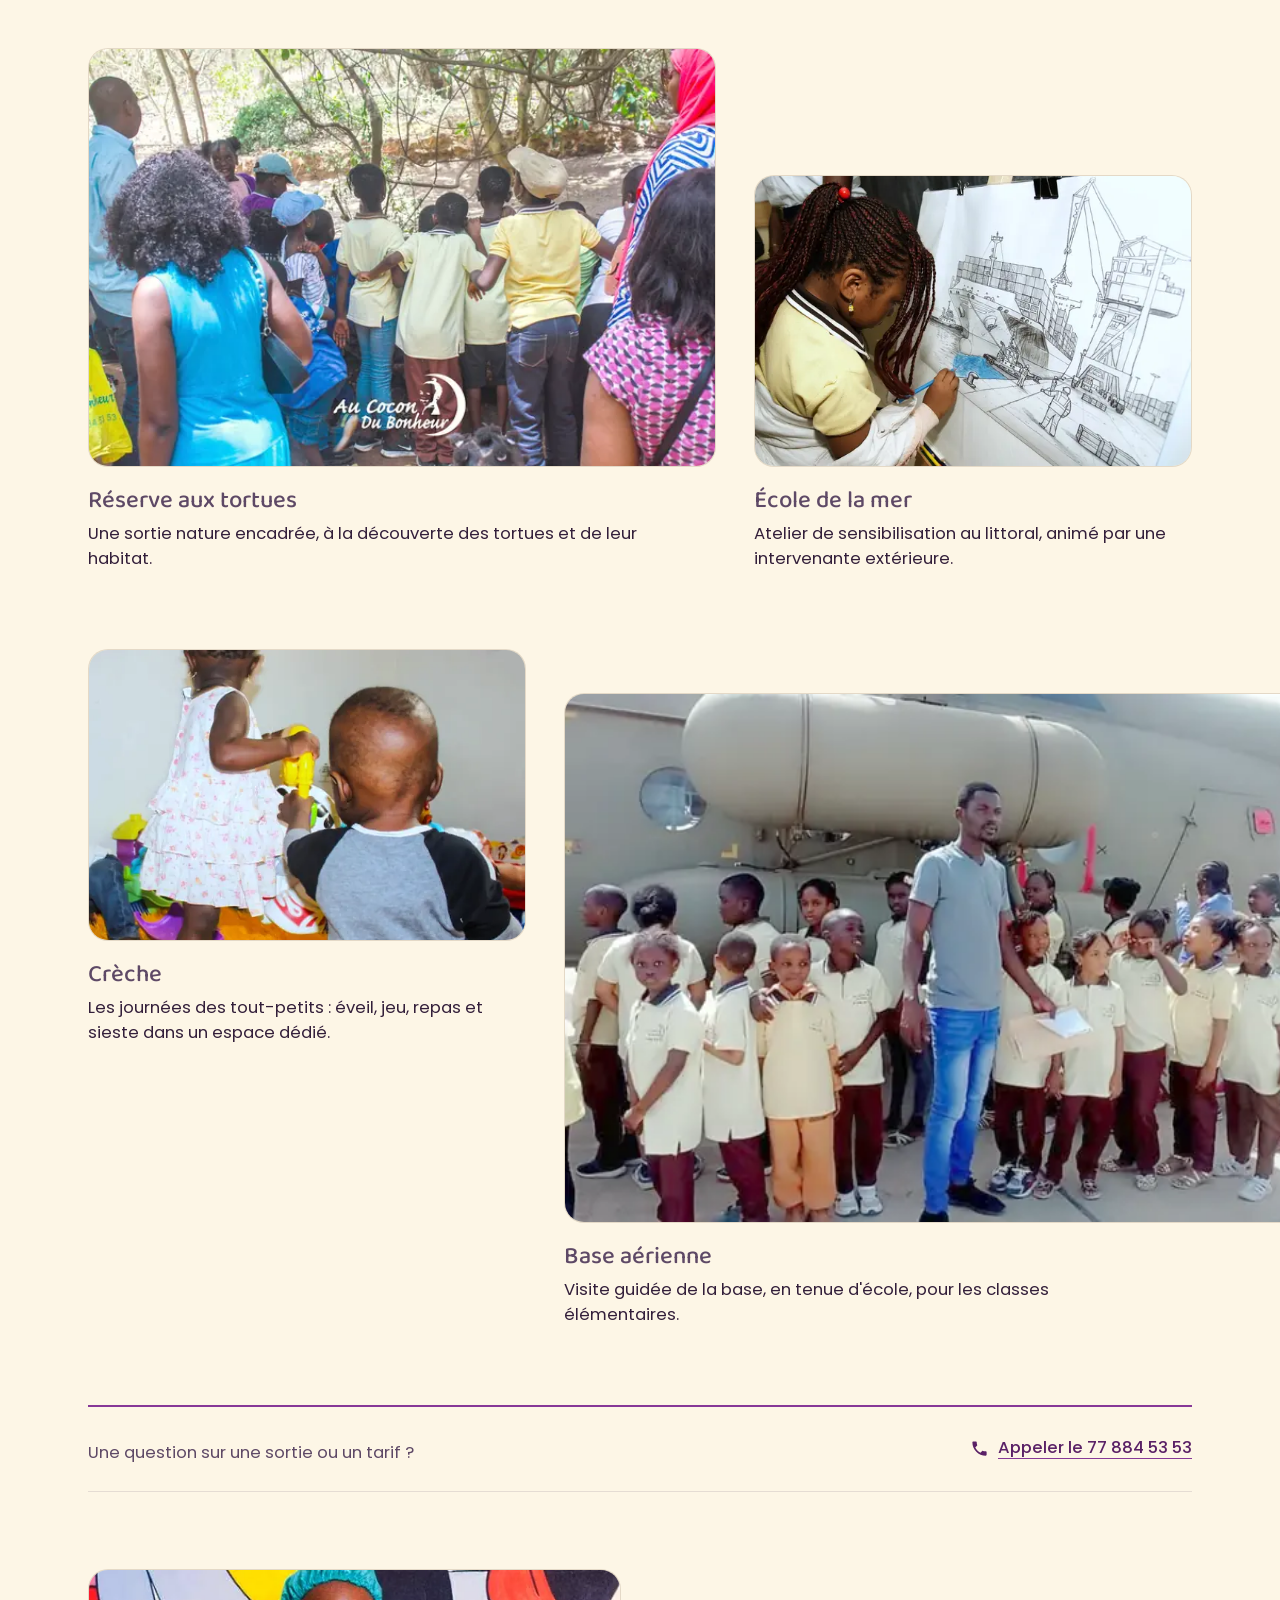
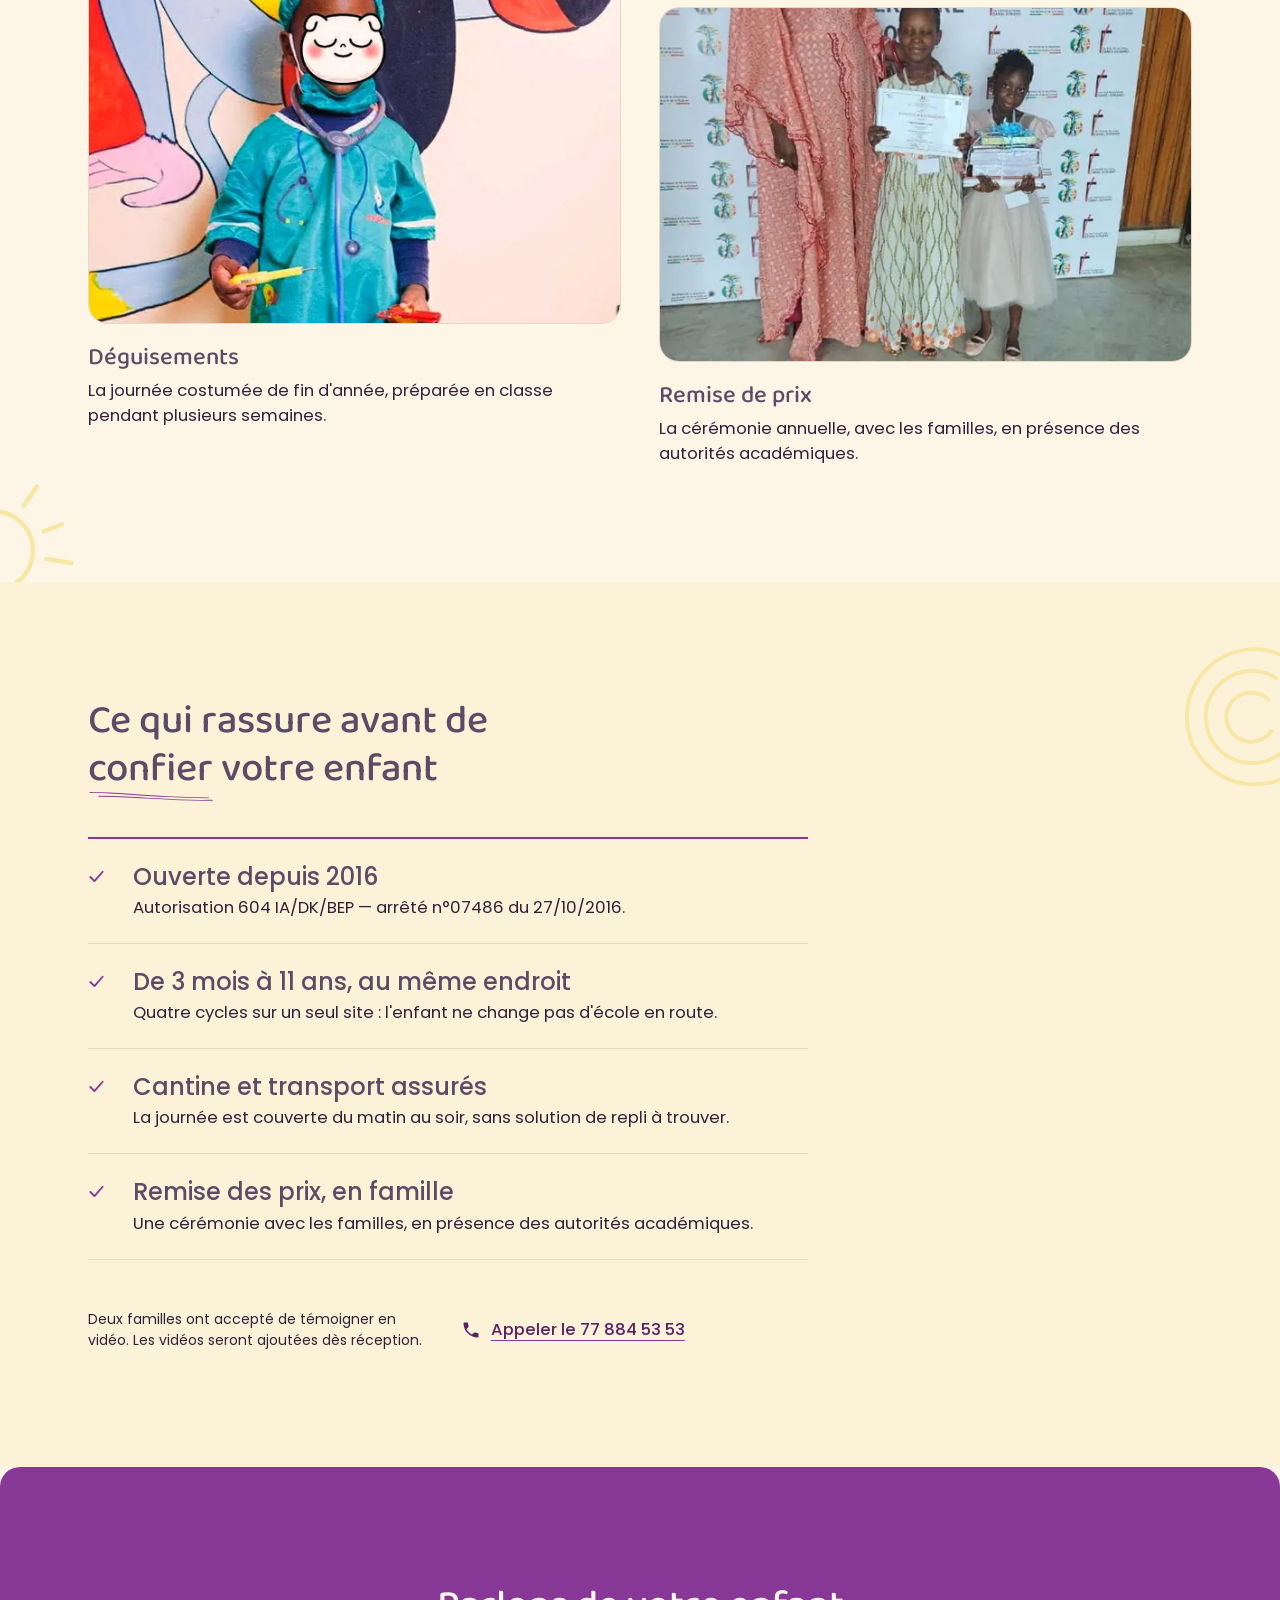
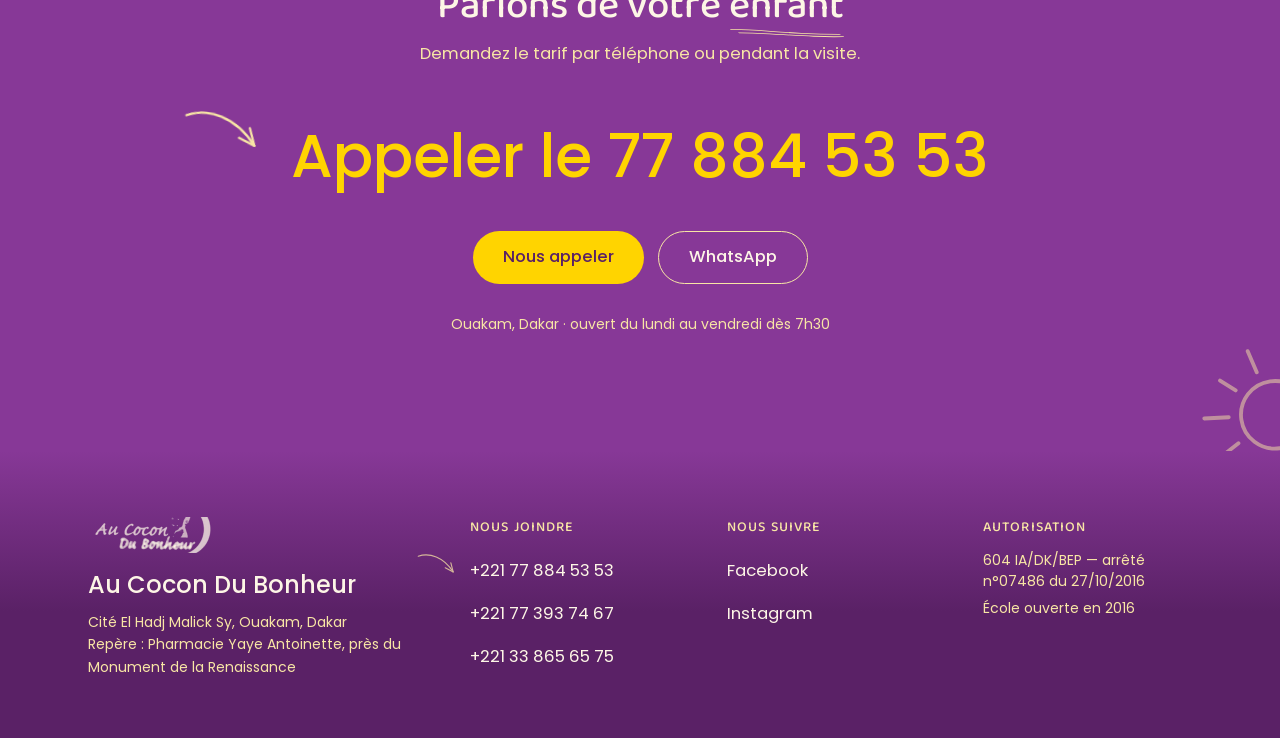
==== commit a3af6ee2: "Réécrit les titres et accroches de la page d'accueil pour les parents" ====
--- a/index.html
+++ b/index.html
@@ -1,110 +1,590 @@
 <!DOCTYPE html>
 <html lang="fr">
 <head>
-<meta charset="utf-8">
-<meta name="viewport" content="width=device-width, initial-scale=1">
-
-<!-- ============================================================
-     Au Cocon Du Bonheur — ancienne adresse.
-
-     Le site a demenage sur https://au-cocon-du-bonheur.vercel.app/
-     Cette page est tout ce que sert encore GitHub Pages.
-
-     Pourquoi elle existe : l'ancienne adresse a pu etre collee sur
-     Facebook, dans un groupe WhatsApp de parents ou sur un flyer
-     imprime. Impossible de toutes les rattraper. Sans cette page,
-     chacun de ces liens tomberait sur un 404 definitif.
-
-     Aucun JavaScript : un navigateur d'entree de gamme, un mode
-     economie de donnees ou un blocage de scripts n'empechent pas
-     la redirection de fonctionner.
-
-     Trois filets, du plus rapide au plus sur :
-       1. <meta http-equiv="refresh"> — part immediatement
-       2. <link rel="canonical">      — dit aux moteurs ou est le site
-       3. le gros lien au milieu      — si les deux premiers echouent,
-                                        le parent a un bouton a toucher
-     ============================================================ -->
-
-<meta http-equiv="refresh" content="0; url=https://au-cocon-du-bonheur.vercel.app/">
-<link rel="canonical" href="https://au-cocon-du-bonheur.vercel.app/">
-<meta name="robots" content="noindex, follow">
-
-<title>Au Cocon Du Bonheur — nouvelle adresse</title>
-
-<style>
-  /* Les couleurs de la marque, recopiees telles quelles : cette page
-     est seule sur sa branche, elle ne peut pas charger styles.css. */
-  :root {
-    --cream:  #FDF6E6;
-    --purple: #873897;
-    --deep:   #5A2166;
-    --text:   #331F3A;
-    --head:   #5E4966;
-  }
-  * { box-sizing: border-box; }
-  body {
-    margin: 0;
-    min-height: 100vh;
-    display: flex;
-    align-items: center;
-    justify-content: center;
-    padding: 24px;
-    background: var(--cream);
-    color: var(--text);
-    font-family: Poppins, system-ui, -apple-system, "Segoe UI", sans-serif;
-    font-size: 17px;
-    line-height: 1.5;
-    text-align: center;
-  }
-  main { max-width: 34rem; }
-  h1 {
-    margin: 0 0 14px;
-    font-size: clamp(1.6rem, 5vw, 2.1rem);
-    font-weight: 500;          /* plafond du design system : jamais plus */
-    line-height: 1.2;
-    color: var(--head);
-  }
-  p { margin: 0 0 12px; }
-  .fine { font-size: 15px; color: var(--head); }
-
-  /* Cible tactile large : c'est le secours, il doit etre facile a toucher. */
-  .go {
-    display: inline-block;
-    margin: 22px 0 8px;
-    padding: 15px 32px;
-    min-height: 48px;
-    background: var(--purple);
-    color: #fff;
-    text-decoration: none;
-    font-weight: 500;
-    border-radius: 9999px;
-  }
-  .go:hover, .go:focus-visible { background: var(--deep); }
-  .go:focus-visible { outline: 3px solid var(--deep); outline-offset: 3px; }
-
-  /* Le numero reste joignable meme si le parent ne veut pas cliquer. */
-  .tel { color: var(--deep); font-weight: 500; text-decoration: none; }
-  .tel:focus-visible { outline: 3px solid var(--deep); outline-offset: 3px; }
-</style>
+  <meta charset="utf-8">
+  <meta name="viewport" content="width=device-width, initial-scale=1">
+
+  <title>Au Cocon Du Bonheur — crèche et école à Ouakam, Dakar</title>
+  <meta name="description" content="Crèche dès 3 mois, garderie, préscolaire et élémentaire à Ouakam, Dakar. Cantine, transport et garderie assurés. Appelez le 77 884 53 53.">
+
+  <!-- Partage sur WhatsApp, Facebook, Messenger.
+       Sans ces balises, un lien colle n'affiche qu'une adresse nue : ni titre,
+       ni image, ni description. C'est le canal principal ici.
+       Les URL sont ABSOLUES et pointent sur l'adresse actuelle : elles marchent
+       des maintenant. Le jour ou le domaine definitif arrive, il n'y a que ces
+       quatre lignes a changer — chercher « https://au-cocon-du-bonheur.vercel.app/ ». -->
+  <link rel="canonical" href="https://au-cocon-du-bonheur.vercel.app/">
+  <meta property="og:type" content="website">
+  <meta property="og:site_name" content="Au Cocon Du Bonheur">
+  <meta property="og:locale" content="fr_SN">
+  <meta property="og:url" content="https://au-cocon-du-bonheur.vercel.app/">
+  <meta property="og:title" content="Au Cocon Du Bonheur — crèche et école à Ouakam, Dakar">
+  <meta property="og:description" content="Crèche dès 3 mois, garderie, préscolaire et élémentaire. Cantine, transport et garderie assurés. Appelez le 77 884 53 53.">
+  <meta property="og:image" content="https://au-cocon-du-bonheur.vercel.app/images/partage.jpg">
+  <meta property="og:image:type" content="image/jpeg">
+  <meta property="og:image:width" content="1200">
+  <meta property="og:image:height" content="630">
+  <meta property="og:image:alt" content="La façade de l'école Au Cocon Du Bonheur, à Ouakam">
+  <meta name="twitter:card" content="summary_large_image">
+
+  <link rel="icon" href="favicon.png" sizes="32x32">
+  <link rel="apple-touch-icon" href="apple-touch-icon.png">
+
+  <link rel="preconnect" href="https://fonts.googleapis.com">
+  <link rel="preconnect" href="https://fonts.gstatic.com" crossorigin>
+  <link href="https://fonts.googleapis.com/css2?family=Baloo+2:wght@500&family=Poppins:wght@400;500&display=swap" rel="stylesheet">
+
+  <!-- Le hero est le plus gros élément de la première vue : on le demande en
+       même temps que le CSS pour ne pas attendre le parseur (4G lente). -->
+  <link rel="preload" as="image"
+        href="images/facade-hero-1168.webp"
+        imagesrcset="images/facade-hero-360.webp 360w, images/facade-hero-480.webp 480w, images/facade-hero-750.webp 750w, images/facade-hero-960.webp 960w, images/facade-hero-1168.webp 1168w"
+        imagesizes="100vw"
+        fetchpriority="high">
+
+  <link rel="stylesheet" href="styles.css">
 </head>
 <body>
+
+<!-- Rideau d'ouverture. Purement decoratif, donc aria-hidden : un lecteur
+     d'ecran lit la page tout de suite, il n'attend pas la fin de l'animation.
+     Zero JS : c'est une animation CSS avec `forwards`, qui se termine sur
+     `visibility: hidden` — apres quoi le rideau ne peut plus rien intercepter.
+     Si le CSS ne charge pas, le rideau n'existe pas et la page reste lisible. -->
+<div class="boot-veil" aria-hidden="true">
+  <div class="boot-veil__inner">
+    <img class="boot-veil__logo" src="images/logo-cocon-262.webp"
+         srcset="images/logo-cocon-262.webp 262w, images/logo-cocon-524.webp 524w"
+         sizes="220px" width="262" height="125" alt="" fetchpriority="high">
+    <div class="boot-veil__rail"><span class="boot-veil__fill"></span></div>
+  </div>
+</div>
+
+<!-- ============================================================
+     LES MARQUES DU COCON — vocabulaire graphique propriétaire
+     À coller juste après <body>. Sprite inline : aucune requête
+     supplémentaire, et currentColor est bien hérité (ce qui n'est
+     pas fiable avec un <use> vers un fichier externe).
+
+     Tout dérive de l'arc emboîté : un cocon, c'est ce qui enveloppe.
+     Tracé au trait, 2,5px constants (vector-effect), aucun dégradé.
+     pathLength="100" normalise les tracés pour l'animation d'écriture.
+     ============================================================ -->
+<svg width="0" height="0" aria-hidden="true" focusable="false"
+     style="position:absolute;width:0;height:0;overflow:hidden">
+  <defs>
+
+    <!-- LE COCON — 3 arcs emboîtés, ouverts d'un côté. La signature.
+         Une seule fois par section. -->
+    <symbol id="m-cocon" viewBox="0 0 100 100" fill="none" stroke="currentColor"
+            stroke-width="2.5" stroke-linecap="round" vector-effect="non-scaling-stroke">
+      <path pathLength="100" d="M72 12A44 44 0 1 0 72 88"/>
+      <path pathLength="100" d="M66 26A30 30 0 1 0 66 74"/>
+      <path pathLength="100" d="M60 40A16 16 0 1 0 60 60"/>
+    </symbol>
+
+    <!-- LE FIL — flèche courbe tremblée. Elle DÉSIGNE quelque chose (M5). -->
+    <symbol id="m-fil" viewBox="0 0 100 60" fill="none" stroke="currentColor"
+            stroke-width="2.5" stroke-linecap="round" stroke-linejoin="round"
+            vector-effect="non-scaling-stroke">
+      <path pathLength="100" d="M3 14C26 3 58 10 82 40"/>
+      <path pathLength="100" d="M82 40 64 33M82 40 75 21"/>
+    </symbol>
+
+    <!-- LE TRAIT — soulignement crayon en double passe, sous UN SEUL mot. -->
+    <symbol id="m-trait" viewBox="0 0 100 24" fill="none" stroke="currentColor"
+            stroke-width="2.5" stroke-linecap="round" vector-effect="non-scaling-stroke"
+            preserveAspectRatio="none">
+      <!-- La 2e passe démarre plus tard et dépasse à droite : c'est ce décalage
+           qui fait « crayon repassé à la main » plutôt que signe « ≈ ». -->
+      <path pathLength="100" d="M2 7C24 2 52 12 96 5"/>
+      <path pathLength="100" d="M9 16C34 11 70 19 99 11"/>
+    </symbol>
+
+    <!-- L'ÉCLAT — étincelle à 4 branches inégales. Par 1 ou 3, jamais par 2. -->
+    <symbol id="m-eclat" viewBox="0 0 100 100" fill="currentColor" stroke="none">
+      <path d="M52 3C56 36 62 44 97 52 62 60 56 68 52 97 48 68 40 60 5 52 40 44 48 36 52 3Z"/>
+    </symbol>
+
+    <!-- LA GRAINE — goutte pleine. Puce de liste, semis dans les marges. -->
+    <!-- LA COCHE — puce des listes de garanties. Tracee au trait, bouts ronds,
+         comme les autres marques : elle est cochee a la main, pas imprimee. -->
+    <symbol id="m-coche" viewBox="0 0 100 100" fill="none" stroke="currentColor"
+            stroke-width="11" stroke-linecap="round" stroke-linejoin="round">
+      <path d="M14 53 38 77 86 22"/>
+    </symbol>
+
+    <symbol id="m-graine" viewBox="0 0 100 100" fill="currentColor" stroke="none">
+      <path d="M50 4C72 30 82 48 82 62A32 32 0 0 1 18 62C18 48 28 30 50 4Z"/>
+    </symbol>
+
+    <!-- LE REBOND — trajectoire pointillée d'une balle. Suggère le jeu. -->
+    <symbol id="m-rebond" viewBox="0 0 110 60" fill="none" stroke="currentColor"
+            stroke-width="2.5" stroke-linecap="round" vector-effect="non-scaling-stroke">
+      <!-- Tirets (et non points) : la trajectoire reste lisible à petite taille.
+           La balle pleine en bout de course rend le mouvement immédiatement lisible. -->
+      <path pathLength="100" stroke-dasharray="5 5"
+            d="M3 54C11 6 27 6 35 54 42 18 56 18 63 54 69 28 80 28 86 54 91 36 100 36 105 54"/>
+      <circle cx="105" cy="54" r="4" fill="currentColor" stroke="none"/>
+    </symbol>
+
+    <!-- LE SOLEIL — rayons inégaux. Sert à DÉBORDER une section (M7). -->
+    <symbol id="m-soleil" viewBox="0 0 100 100" fill="none" stroke="currentColor"
+            stroke-width="2.5" stroke-linecap="round" vector-effect="non-scaling-stroke">
+      <circle pathLength="100" cx="50" cy="50" r="22"/>
+      <path pathLength="100" d="M80 50 94 50M73 69.3 85.2 79.6M57.8 79 60.9 90.6M39.7 78.2 34.6 92.3M24 65 12.8 71.5M20.1 47.4 4.2 46M27 30.7 17.8 23M42.2 21 38.3 6.5M62.7 22.8 68.2 11M76 35 85.5 29.5"/>
+    </symbol>
+
+  </defs>
+</svg>
+
+<header class="site-header">
+  <div class="site-header__inner wrap">
+    <a class="site-header__brand" href="#top">
+      <img class="site-header__logo" src="images/logo-cocon-262.webp"
+           srcset="images/logo-cocon-262.webp 262w, images/logo-cocon-524.webp 524w"
+           sizes="262px" width="262" height="125" alt="Au Cocon Du Bonheur">
+    </a>
+
+    <nav class="site-nav" aria-label="Navigation principale">
+      <a class="site-nav__link" href="#cycles">Cycles</a>
+      <a class="site-nav__link" href="#activites">La vie de l'école</a>
+      <a class="site-nav__link" href="#contact">Nous trouver</a>
+    </nav>
+
+    <a class="btn-call" href="tel:+221778845353" aria-label="Appeler le 77 884 53 53">
+      <svg class="btn-call__icon" viewBox="0 0 24 24" aria-hidden="true" focusable="false">
+        <path d="M6.6 10.8c1.4 2.8 3.7 5.1 6.6 6.6l2.2-2.2c.3-.3.7-.4 1-.2 1.1.4 2.3.6 3.6.6.6 0 1 .4 1 1V20c0 .6-.4 1-1 1C10.7 21 3 13.3 3 4c0-.6.4-1 1-1h3.5c.6 0 1 .4 1 1 0 1.3.2 2.5.6 3.6.1.4 0 .8-.3 1L6.6 10.8Z" fill="currentColor" stroke="none"/>
+      </svg>
+      <span class="btn-call__label">Appeler le </span>77 884 53 53
+    </a>
+  </div>
+</header>
+
 <main>
-  <h1>Le site a changé d'adresse</h1>
-
-  <p>Vous allez être redirigé automatiquement.</p>
-
-  <p><a class="go" href="https://au-cocon-du-bonheur.vercel.app/">Ouvrir le site de l'école</a></p>
-
-  <p class="fine">
-    Si rien ne se passe, touchez le bouton ci-dessus.<br>
-    Nouvelle adresse&nbsp;: au-cocon-du-bonheur.vercel.app
-  </p>
-
-  <p class="fine">
-    Vous pouvez aussi appeler l'école au
-    <a class="tel" href="tel:+221778845353">77&nbsp;884&nbsp;53&nbsp;53</a>.
-  </p>
+
+<section class="hero" id="top">
+  <svg class="mark mark--bleed mark--l8 hero__mark-soleil" aria-hidden="true"><use href="#m-soleil"/></svg>
+
+  <div class="hero__inner wrap">
+    <div class="hero__copy">
+      <p class="hero__badge boot">
+        <svg class="hero__badge-icon" viewBox="0 0 24 24" aria-hidden="true" focusable="false">
+          <path d="M12 2a7 7 0 0 0-7 7c0 5.2 7 13 7 13s7-7.8 7-13a7 7 0 0 0-7-7Zm0 9.5A2.5 2.5 0 1 1 12 6.5a2.5 2.5 0 0 1 0 5Z" fill="currentColor"/>
+        </svg>
+        Cité El Hadj Malick Sy, Ouakam, Dakar
+      </p>
+
+      <h1 class="hero__title boot boot--i1">Crèche et <span class="hero__title-mark">école<svg class="mark mark--muted mark--r3 hero__trait" aria-hidden="true"><use href="#m-trait"/></svg></span> dès <span class="hero__title-end">3&nbsp;mois.</span></h1>
+
+      <p class="hero__subtitle boot boot--i2">Votre enfant reste dans la même école de 3 mois à 11 ans, à Ouakam.</p>
+
+      <span class="hero__cta">
+      <a class="btn-call btn-call--lg boot boot--pop boot--i3" href="tel:+221778845353">
+        <svg class="btn-call__icon" viewBox="0 0 24 24" aria-hidden="true" focusable="false">
+          <path d="M6.6 10.8c1.4 2.8 3.7 5.1 6.6 6.6l2.2-2.2c.3-.3.7-.4 1-.2 1.1.4 2.3.6 3.6.6.6 0 1 .4 1 1V20c0 .6-.4 1-1 1C10.7 21 3 13.3 3 4c0-.6.4-1 1-1h3.5c.6 0 1 .4 1 1 0 1.3.2 2.5.6 3.6.1.4 0 .8-.3 1L6.6 10.8Z" fill="currentColor" stroke="none"/>
+        </svg>
+        Appeler le 77 884 53 53
+      </a>
+      <svg class="mark mark--r6 hero__mark-fil" aria-hidden="true"><use href="#m-fil"/></svg>
+      </span>
+    </div>
+  </div>
+
+  <figure class="hero__photo">
+    <span class="hero__photo-clip">
+    <img src="images/facade-hero-1168.webp"
+         srcset="images/facade-hero-360.webp 360w, images/facade-hero-480.webp 480w, images/facade-hero-750.webp 750w, images/facade-hero-960.webp 960w, images/facade-hero-1168.webp 1168w"
+         sizes="100vw" width="1168" height="859"
+         alt="La façade de l'école Au Cocon Du Bonheur, à Ouakam"
+         class="glide"
+         fetchpriority="high">
+    </span>
+  </figure>
+</section>
+
+<section class="section section--cream-deep cycles" id="cycles">
+  <svg class="mark mark--bleed mark--deep mark--r9 cycles__mark-soleil" aria-hidden="true"><use href="#m-soleil"/></svg>
+
+  <div class="wrap">
+    <h2 class="cycles__title enter">Un cycle par <span class="cycles__title-mark">âge<svg class="mark mark--muted mark--r3 cycles__trait" aria-hidden="true"><use href="#m-trait"/></svg></span></h2>
+    <p class="cycles__lead">Âges et horaires de chaque cycle, pour situer votre enfant.</p>
+
+    <!-- Les quatre médaillons sont découpés dans la vidéo promotionnelle de
+         l'école (video-promotionel.mp4, 848x480). La cliente n'a plus les
+         rushes d'origine ; c'est donc la meilleure source disponible.
+         Ils sont AFFICHÉS PETIT (150px) parce que la source est petite : à
+         300px de côté ils seraient flous. Ne pas les agrandir.
+         Autorisation parentale : confirmée par la cliente. -->
+    <ul class="cycle-list">
+      <svg class="mark mark--bleed mark--pale mark--l8 cycles__mark-cocon" aria-hidden="true"><use href="#m-cocon"/></svg>
+
+      <li class="cycle enter enter--pop enter--d1">
+        <img class="cycle__photo" src="images/cycle-creche-150.webp"
+             srcset="images/cycle-creche-150.webp 150w, images/cycle-creche-300.webp 300w"
+             sizes="(max-width: 639px) 104px, 150px" width="150" height="150" loading="lazy" decoding="async"
+             alt="Des tout-petits assis sur le tapis d'éveil de la crèche">
+        <div class="cycle__body">
+          <h3 class="cycle__name">Crèche</h3>
+          <p class="cycle__meta">Dès 3 mois · 7h30 – 17h30</p>
+          <p class="cycle__desc">Éveil, motricité et sieste encadrés par une équipe formée à la petite enfance.</p>
+        </div>
+      </li>
+
+      <li class="cycle enter enter--pop enter--d2">
+        <img class="cycle__photo" src="images/cycle-garderie-150.webp"
+             srcset="images/cycle-garderie-150.webp 150w, images/cycle-garderie-300.webp 300w"
+             sizes="(max-width: 639px) 104px, 150px" width="150" height="150" loading="lazy" decoding="async"
+             alt="Le groupe de la garderie rassemblé autour de son encadrante">
+        <div class="cycle__body">
+          <h3 class="cycle__name">Garderie</h3>
+          <p class="cycle__meta">2 – 3 ans · 7h30 – 16h30</p>
+          <p class="cycle__desc">Les premiers repères de la vie en groupe : jeu libre, comptines, autonomie.</p>
+        </div>
+      </li>
+
+      <li class="cycle enter enter--pop enter--d1">
+        <img class="cycle__photo" src="images/cycle-prescolaire-150.webp"
+             srcset="images/cycle-prescolaire-150.webp 150w, images/cycle-prescolaire-300.webp 300w"
+             sizes="(max-width: 639px) 104px, 150px" width="150" height="150" loading="lazy" decoding="async"
+             alt="Des enfants du préscolaire au travail autour des tables">
+        <div class="cycle__body">
+          <h3 class="cycle__name">Préscolaire</h3>
+          <p class="cycle__meta">3 – 5 ans · 7h30 – 16h30</p>
+          <p class="cycle__desc">Préparation à la lecture, au tracé et au calcul, au rythme de chaque enfant.</p>
+        </div>
+      </li>
+
+      <li class="cycle enter enter--pop enter--d2">
+        <img class="cycle__photo" src="images/cycle-elementaire-150.webp"
+             srcset="images/cycle-elementaire-150.webp 150w, images/cycle-elementaire-300.webp 300w"
+             sizes="(max-width: 639px) 104px, 150px" width="150" height="150" loading="lazy" decoding="async"
+             alt="Des élèves de l'élémentaire en train d'écrire à leur table">
+        <div class="cycle__body">
+          <h3 class="cycle__name">Élémentaire</h3>
+          <p class="cycle__meta">6 – 11 ans · 7h30 – 16h30</p>
+          <p class="cycle__desc">Programme complet, classes suivies de près, point régulier avec les familles.</p>
+        </div>
+      </li>
+    </ul>
+
+    <!-- CE QU'ON Y APPREND — transcrit MOT POUR MOT du panneau « Activités »
+         peint sur la façade de l'école (visible sur la photo du héros). C'est
+         le seul contenu qui distingue cette école des autres crèches de Ouakam,
+         et il n'existait nulle part dans le texte de la page : un parent qui
+         lisait le site n'apprenait pas que l'arabe, l'anglais et le chinois y
+         sont enseignés. À FAIRE CONFIRMER PAR LA CLIENTE avant mise en avant. -->
+    <div class="appris enter">
+      <div class="appris__col">
+        <p class="appris__label">Langues</p>
+        <ul class="appris__list">
+          <li class="appris__row">Français <span class="appris__note">programme français au préscolaire</span></li>
+          <li class="appris__row">Arabe</li>
+          <li class="appris__row">Anglais</li>
+          <li class="appris__row">Chinois</li>
+        </ul>
+      </div>
+      <div class="appris__col">
+        <p class="appris__label">Éveil</p>
+        <ul class="appris__list">
+          <li class="appris__row">Initiation au jardinage</li>
+          <li class="appris__row">Initiation à l'informatique</li>
+          <li class="appris__row">Sorties pédagogiques</li>
+          <li class="appris__row">Contes traditionnels et modernes</li>
+        </ul>
+      </div>
+    </div>
+
+    <!-- « Services assurés » vient APRÈS les cycles : on répond d'abord à la
+         question du parent (quel âge, quels horaires), puis à ce qui l'entoure. -->
+    <div class="services enter">
+      <p class="services__label">Services assurés</p>
+      <ul class="services__list">
+        <li class="services__row">
+          <svg class="services__num" aria-hidden="true"><use href="#m-coche"/></svg>
+          <span class="services__name">Cantine</span>
+        </li>
+        <li class="services__row">
+          <svg class="services__num" aria-hidden="true"><use href="#m-coche"/></svg>
+          <span class="services__name">Transport</span>
+        </li>
+        <li class="services__row">
+          <svg class="services__num" aria-hidden="true"><use href="#m-coche"/></svg>
+          <span class="services__name">Garderie</span>
+        </li>
+        <li class="services__row">
+          <svg class="services__num" aria-hidden="true"><use href="#m-coche"/></svg>
+          <span class="services__name">Préscolaire</span>
+        </li>
+      </ul>
+    </div>
+
+    <p class="cycles__call">
+      <!-- Le fil designait les chiffres romains, alignes a droite. Ils sont
+           passes a gauche : il pointait donc le vide. Il designe desormais le
+           lien d'appel, seule vraie cible de la section (M5). -->
+      <svg class="mark mark--muted mark--r6 cycles__mark-fil" aria-hidden="true"><use href="#m-fil"/></svg>
+      <a class="cycles__call-link on-yellow" href="tel:+221778845353">
+        <svg class="cycles__call-icon" viewBox="0 0 24 24" aria-hidden="true" focusable="false">
+          <path d="M6.6 10.8c1.4 2.8 3.7 5.1 6.6 6.6l2.2-2.2c.3-.3.7-.4 1-.2 1.1.4 2.3.6 3.6.6.6 0 1 .4 1 1V20c0 .6-.4 1-1 1C10.7 21 3 13.3 3 4c0-.6.4-1 1-1h3.5c.6 0 1 .4 1 1 0 1.3.2 2.5.6 3.6.1.4 0 .8-.3 1L6.6 10.8Z" fill="currentColor" stroke="none"/>
+        </svg>
+        Un doute sur un cycle&nbsp;? Appelez le 77&nbsp;884&nbsp;53&nbsp;53
+      </a>
+    </p>
+  </div>
+</section>
+<section class="section section--cream vie" id="activites">
+  <svg class="mark mark--bleed mark--pale mark--r9 vie__mark-soleil" aria-hidden="true"><use href="#m-soleil"/></svg>
+
+  <div class="wrap">
+    <div class="vie__head enter">
+      <h2 class="vie__title">Au-delà des <span class="vie__title-mark">cours<svg class="mark mark--muted mark--r3 vie__trait" aria-hidden="true"><use href="#m-trait"/></svg></span></h2>
+      <p class="vie__lead">Ce que votre enfant vit à l'école. Photos prises sur place.</p>
+    </div>
+
+    <ul class="gallery">
+
+      <li class="shot shot--a enter enter--pop enter--d1">
+        <figure class="shot__fig">
+          <img src="images/act-tortues-588.webp"
+               srcset="images/act-tortues-324.webp 324w, images/act-tortues-360.webp 360w, images/act-tortues-588.webp 588w"
+               sizes="(min-width: 900px) 58vw, 100vw"
+               width="588" height="392" loading="lazy" decoding="async"
+               alt="Les élèves observent les tortues derrière la barrière en bois">
+          <figcaption class="shot__cap">
+            <h3 class="shot__name">Réserve aux tortues</h3>
+            <p class="shot__text">Une sortie nature encadrée, à la découverte des tortues et de leur habitat.</p>
+          </figcaption>
+        </figure>
+      </li>
+
+      <li class="shot shot--b enter enter--pop enter--d2">
+        <figure class="shot__fig">
+          <img src="images/act-ecole-de-la-mer-588.webp"
+               srcset="images/act-ecole-de-la-mer-324.webp 324w, images/act-ecole-de-la-mer-360.webp 360w, images/act-ecole-de-la-mer-588.webp 588w"
+               sizes="(min-width: 900px) 38vw, 100vw"
+               width="588" height="392" loading="lazy" decoding="async"
+               alt="Une élève colorie au crayon un grand dessin de porte-conteneurs à quai">
+          <figcaption class="shot__cap">
+            <h3 class="shot__name">École de la mer</h3>
+            <p class="shot__text">Atelier de sensibilisation au littoral, animé par une intervenante extérieure.</p>
+          </figcaption>
+        </figure>
+      </li>
+
+      <li class="shot shot--c enter enter--pop enter--d1">
+        <figure class="shot__fig">
+          <img src="images/act-creche-588.webp"
+               srcset="images/act-creche-324.webp 324w, images/act-creche-360.webp 360w, images/act-creche-588.webp 588w"
+               sizes="(min-width: 900px) 38vw, 100vw"
+               width="588" height="392" loading="lazy" decoding="async"
+               alt="Deux tout-petits jouent dans l'espace d'éveil de la crèche">
+          <figcaption class="shot__cap">
+            <h3 class="shot__name">Crèche</h3>
+            <p class="shot__text">Les journées des tout-petits : éveil, jeu, repas et sieste dans un espace dédié.</p>
+          </figcaption>
+        </figure>
+      </li>
+
+      <!-- Cette photo franchit le bord droit de la colonne de contenu (M7). -->
+      <li class="shot shot--d shot--bleed enter enter--pop enter--d2">
+        <figure class="shot__fig">
+          <img src="images/act-base-aerienne-588.webp"
+               srcset="images/act-base-aerienne-324.webp 324w, images/act-base-aerienne-360.webp 360w, images/act-base-aerienne-588.webp 588w"
+               sizes="(min-width: 900px) 62vw, 100vw"
+               width="588" height="392" loading="lazy" decoding="async"
+               alt="La classe posant devant l'hélicoptère avec son enseignant">
+          <figcaption class="shot__cap">
+            <h3 class="shot__name">Base aérienne</h3>
+            <p class="shot__text">Visite guidée de la base, en tenue d'école, pour les classes élémentaires.</p>
+          </figcaption>
+        </figure>
+      </li>
+
+
+      <li class="gallery__cta">
+        <p>Une question sur une sortie ou un tarif&nbsp;?</p>
+        <a href="tel:+221778845353">
+          <svg viewBox="0 0 24 24" aria-hidden="true" focusable="false"><path d="M6.6 10.8c1.4 2.8 3.7 5.1 6.6 6.6l2.2-2.2c.3-.3.7-.4 1-.2 1.1.4 2.3.6 3.6.6.6 0 1 .4 1 1V20c0 .6-.4 1-1 1C10.7 21 3 13.3 3 4c0-.6.4-1 1-1h3.5c.6 0 1 .4 1 1 0 1.3.2 2.5.6 3.6.1.4 0 .8-.3 1L6.6 10.8Z" fill="currentColor" stroke="none"/></svg>
+          Appeler le 77 884 53 53
+        </a>
+      </li>
+
+      <li class="shot shot--e enter enter--pop enter--d1">
+        <figure class="shot__fig">
+          <img src="images/act-deguisements-588.webp"
+               srcset="images/act-deguisements-324.webp 324w, images/act-deguisements-360.webp 360w, images/act-deguisements-588.webp 588w"
+               sizes="(min-width: 900px) 46vw, 100vw"
+               width="588" height="392" loading="lazy" decoding="async"
+               alt="Un élève en costume de chirurgien lors de la journée déguisements">
+          <figcaption class="shot__cap">
+            <h3 class="shot__name">Déguisements</h3>
+            <p class="shot__text">La journée costumée de fin d'année, préparée en classe pendant plusieurs semaines.</p>
+          </figcaption>
+        </figure>
+      </li>
+
+      <li class="shot shot--f enter enter--pop enter--d2">
+        <figure class="shot__fig">
+          <img src="images/act-remise-de-prix-588.webp"
+               srcset="images/act-remise-de-prix-324.webp 324w, images/act-remise-de-prix-360.webp 360w, images/act-remise-de-prix-588.webp 588w"
+               sizes="(min-width: 900px) 46vw, 100vw"
+               width="588" height="392" loading="lazy" decoding="async"
+               alt="Remise des diplômes et des prix au Théâtre national Daniel Sorano">
+          <figcaption class="shot__cap">
+            <h3 class="shot__name">Remise de prix</h3>
+            <p class="shot__text">La cérémonie annuelle, avec les familles, en présence des autorités académiques.</p>
+          </figcaption>
+        </figure>
+      </li>
+
+    </ul>
+  </div>
+</section>
+
+<section class="section section--cream-deep temoins" id="temoignages">
+  <svg class="mark mark--bleed mark--pale mark--l5 temoins__mark-cocon" aria-hidden="true"><use href="#m-cocon"/></svg>
+
+  <div class="wrap">
+    <div class="temoins__head enter">
+      <h2 class="temoins__title">Ce qui rassure avant de <span class="temoins__title-mark">confier<svg class="mark mark--muted mark--r3 temoins__trait" aria-hidden="true"><use href="#m-trait"/></svg></span> votre enfant</h2>
+    </div>
+
+    <!-- Preuves vérifiables uniquement. Aucun témoignage n'est inventé : les deux
+         vidéos de parents n'ont pas encore été fournies par la cliente. Les
+         emplacements vidéo sont conservés plus bas, en commentaire, prêts à être
+         réactivés le jour où les fichiers arrivent. -->
+    <ol class="proofs enter">
+      <li class="proof">
+        <svg class="proof__num" aria-hidden="true"><use href="#m-coche"/></svg>
+        <span class="proof__body">
+          <span class="proof__title">Ouverte depuis 2016</span>
+          <span class="proof__note">Autorisation 604 IA/DK/BEP — arrêté n°07486 du 27/10/2016.</span>
+        </span>
+      </li>
+      <li class="proof">
+        <svg class="proof__num" aria-hidden="true"><use href="#m-coche"/></svg>
+        <span class="proof__body">
+          <span class="proof__title">De 3 mois à 11 ans, au même endroit</span>
+          <span class="proof__note">Quatre cycles sur un seul site : l'enfant ne change pas d'école en route.</span>
+        </span>
+      </li>
+      <li class="proof">
+        <svg class="proof__num" aria-hidden="true"><use href="#m-coche"/></svg>
+        <span class="proof__body">
+          <span class="proof__title">Cantine et transport assurés</span>
+          <span class="proof__note">La journée est couverte du matin au soir, sans solution de repli à trouver.</span>
+        </span>
+      </li>
+      <li class="proof">
+        <svg class="proof__num" aria-hidden="true"><use href="#m-coche"/></svg>
+        <span class="proof__body">
+          <span class="proof__title">Remise des prix, en famille</span>
+          <span class="proof__note">Une cérémonie avec les familles, en présence des autorités académiques.</span>
+        </span>
+      </li>
+    </ol>
+
+    <div class="temoins__foot">
+      <p class="temoins__soon">Deux familles ont accepté de témoigner en vidéo. Les vidéos seront ajoutées dès réception.</p>
+      <a class="temoins__call" href="tel:+221778845353">
+        <svg viewBox="0 0 24 24" aria-hidden="true" focusable="false"><path d="M6.6 10.8c1.4 2.8 3.7 5.1 6.6 6.6l2.2-2.2c.3-.3.7-.4 1-.2 1.1.4 2.3.6 3.6.6.6 0 1 .4 1 1V20c0 .6-.4 1-1 1C10.7 21 3 13.3 3 4c0-.6.4-1 1-1h3.5c.6 0 1 .4 1 1 0 1.3.2 2.5.6 3.6.1.4 0 .8-.3 1L6.6 10.8Z" fill="currentColor" stroke="none"/></svg>
+        Appeler le 77 884 53 53
+      </a>
+    </div>
+
+    <!-- EMPLACEMENTS VIDÉO — à réactiver quand les deux fichiers seront fournis.
+         Le second nom de parent reste également à confirmer.
+    <ul class="temoins__list">
+      <li class="temoin"><div class="temoin__frame"></div>
+        <p class="temoin__name">Mme Sonko Aissatou Niang</p>
+        <p class="temoin__role">Parent d'élève</p></li>
+      <li class="temoin"><div class="temoin__frame"></div>
+        <p class="temoin__name">NOM À FOURNIR</p>
+        <p class="temoin__role">Parent d'élève</p></li>
+    </ul>
+    -->
+
+  </div>
+</section>
+<section id="contact" class="section section--contact on-purple">
+  <div class="wrap contact__wrap">
+    <!-- M7 : cette section etait la seule boite parfaitement close, a toutes
+         les largeurs. Le soleil franchit le bord droit ; `overflow-x: clip`
+         de `.section` le coupe net, comme celui des cycles. -->
+    <svg class="mark mark--pale mark--l8 contact__soleil" aria-hidden="true"><use href="#m-soleil"/></svg>
+
+    <div class="contact__intro enter">
+      <h2 class="contact__title">Parlons de votre <span class="contact__title-mark">enfant<svg class="mark mark--pale mark--r3 contact__trait" aria-hidden="true"><use href="#m-trait"/></svg></span></h2>
+      <p class="contact__note">Demandez le tarif par téléphone ou pendant la visite.</p>
+    </div>
+
+    <div class="contact__call enter enter--pop">
+      <svg class="mark mark--pale mark--r6 contact__fil" aria-hidden="true"><use href="#m-fil"/></svg>
+      <a class="contact__number" href="tel:+221778845353">Appeler le 77&nbsp;884&nbsp;53&nbsp;53</a>
+    </div>
+
+    <div class="contact__actions">
+      <a class="btn btn--call on-yellow" href="tel:+221778845353">Nous appeler</a>
+      <a class="btn btn--whatsapp" href="https://wa.me/221778845353" target="_blank" rel="noopener" aria-label="Nous écrire sur WhatsApp au 77 884 53 53">WhatsApp</a>
+    </div>
+
+    <p class="contact__reassurance">Ouakam, Dakar · ouvert du lundi au vendredi dès 7h30</p>
+
+  </div>
+</section>
+
 </main>
+
+<footer class="site-footer on-purple">
+  <div class="wrap footer__wrap">
+
+    <div class="footer__brand enter">
+      <img class="footer__logo"
+           src="images/logo-creme-248.webp"
+           srcset="images/logo-creme-248.webp 248w, images/logo-creme-496.webp 496w"
+           sizes="124px"
+           width="248" height="72"
+           alt="Au Cocon Du Bonheur"
+           loading="lazy">
+      <p class="footer__name">Au Cocon Du Bonheur</p>
+      <p class="footer__address">
+        Cité El Hadj Malick Sy, Ouakam, Dakar<br>
+        Repère&nbsp;: Pharmacie Yaye Antoinette, près du Monument de la Renaissance
+      </p>
+    </div>
+
+    <div class="footer__col enter">
+      <h3 class="footer__heading">Nous joindre</h3>
+      <ul class="footer__list footer__list--joindre">
+        <!-- M5 : le pied de page etait la seule section sans marque. Un fil
+             plutot qu'un ornement — il DESIGNE le numero principal, seule vraie
+             cible du pied. Ancre a la rangee, il la suit quand la colonne
+             se recompose. Le cocon avait ete retire ici : il percutait le « A »
+             du logotype geant. -->
+        <li class="footer__row--tel"><svg class="mark mark--r6 footer__fil" aria-hidden="true"><use href="#m-fil"/></svg><a class="footer__link" href="tel:+221778845353">+221 77 884 53 53</a></li>
+        <li><a class="footer__link" href="tel:+221773937467">+221 77 393 74 67</a></li>
+        <li><a class="footer__link" href="tel:+221338656575">+221 33 865 65 75</a></li>
+      </ul>
+    </div>
+
+    <div class="footer__col enter">
+      <h3 class="footer__heading">Nous suivre</h3>
+      <ul class="footer__list">
+        <li><a class="footer__link" href="https://www.facebook.com/aucocondubonheur" target="_blank" rel="noopener">Facebook</a></li>
+        <li><a class="footer__link" href="https://www.instagram.com/au_cocon_du_bonheur/" target="_blank" rel="noopener">Instagram</a></li>
+      </ul>
+    </div>
+
+    <div class="footer__col enter">
+      <h3 class="footer__heading">Autorisation</h3>
+      <p class="footer__legal">604 IA/DK/BEP — arrêté n°07486 du 27/10/2016</p>
+      <p class="footer__legal">École ouverte en 2016</p>
+    </div>
+
+  </div>
+</footer>
+
+<script defer src="app.js"></script>
 </body>
 </html>
--- a/styles.css
+++ b/styles.css
@@ -0,0 +1,1477 @@
+/* ============================================================
+   Au Cocon Du Bonheur — fondation
+   Conforme à design-loop/design-system.md.
+   Couleurs VERROUILLÉES. Poids ≤ 500. Aucune ombre. Zéro JS.
+   ============================================================ */
+
+:root {
+  /* --- Couleurs : verrouillées, ne jamais modifier --- */
+  --c-cream:        #FDF6E6;
+  --c-cream-deep:   #FBF2D8;
+  --c-white:        #FFFFFF;
+  --c-purple:       #873897;
+  --c-purple-deep:  #5A2166;
+  --c-yellow:       #FFD400;   /* RÉSERVÉ à l'appel téléphonique */
+  --c-yellow-pale:  #F8E6A5;
+  --c-heading:      #5E4966;
+  --c-text:         #331F3A;
+
+  /* Filet : jamais une ombre (M2) */
+  --hairline: 1px solid rgb(94 73 102 / .15);
+
+  /* --- Typographie : l'échelle porte la hiérarchie, pas la graisse (M1) --- */
+  /* Plafond baisse de 6,5rem a 5,6rem : « Un cocon pour bien grandir. » passait
+     sur DEUX lignes des 1440px avec l'ancien 104px, ce que le titre court ne
+     faisait pas. Mesure : la ligne fait 1104px de large disponible, elle tient
+     jusqu'a ~92px de corps. 89,6px laisse une marge. */
+  --fs-hero:    clamp(3.4rem, 7.2vw, 5.6rem);   /* 54 → 89,6px */
+  --fs-section: clamp(1.9rem, 3.4vw, 2.5rem);   /* 30 → 40px  */
+  --fs-card:    clamp(1.25rem, 1.9vw, 1.5rem);  /* 20 → 24px  */
+  --fs-body:    clamp(1.0625rem, 1.5vw, 1.25rem); /* 17 → 20px */
+  --fs-note:    clamp(1rem, 1.3vw, 1.125rem);   /* 16 → 18px  */
+  --fs-fine:    0.875rem;                        /* 14px       */
+
+  /* Police d'affichage : reservee aux h1/h2. Poppins garde tout le reste.
+     Cout mesure : +15,6 Ko (sous-ensemble latin, woff2). */
+  --font-display: "Baloo 2", Poppins, system-ui, sans-serif;
+  --font-body:    Poppins, system-ui, sans-serif;
+
+  --w-regular: 400;
+  --w-medium:  500;   /* PLAFOND ABSOLU — aucun 600, aucun 700 */
+
+  --lh-hero: 1.05;
+  --lh-title: 1.2;
+  --lh-card: 1.3;
+  --lh-body: 1.5;
+
+  /* --- Formes : 8 / 12 / 16 / 20 uniquement, + pilule pour les boutons --- */
+  --r-8: 8px;  --r-12: 12px;  --r-16: 16px;  --r-20: 20px;
+  --r-pill: 9999px;
+
+  /* --- Rythme --- */
+  --gutter: clamp(1.25rem, 4vw, 3rem);
+  --content-max: 1200px;
+  --section-y: clamp(4rem, 9vw, 8rem);
+
+  /* --- Mouvement : trois vitesses, aucune autre valeur (M4) --- */
+  --m-micro: 150ms;
+  --m-state: 300ms;
+  --m-enter: 1000ms;
+  /* Ouverture de page : le rideau tient 1,9s puis se retire en 600ms.
+     Total 2,5s, dans la fourchette 2-3s demandee par la cliente. */
+  --m-veil: 2500ms;
+  --m-veil-out: 1900ms;   /* instant ou le rideau commence a se retirer */
+  --m-boot: 900ms;        /* duree d'entree d'un element du heros */
+  /* Revelation au defilement : une DUREE, pas une distance de scroll. C'est
+     tout l'objet du passage au JS — voir app.js. 1100ms se lit comme un
+     glissement ; en dessous de ~700ms ca redevient un « pop ». */
+  --m-reveal: 1100ms;
+  /* Expo-out : demarre franc, se pose tres longuement. C'est cette longue fin
+     de course qui donne la sensation « premium », pas la duree seule. */
+  --ease-out: cubic-bezier(.16, 1, .3, 1);
+
+  /* --- En-tete : deux echelles, pleine en haut de page puis compacte --- */
+  --header-logo:     clamp(180px, 18vw, 262px);
+  --header-pad:      14px;
+  --header-cta-fs:   clamp(1.05rem, 1.5vw, 1.375rem);
+  --header-cta-pad:  16px 30px;
+  --header-cta-icon: 24px;
+  --ease-ui: cubic-bezier(.4, 0, .2, 1);
+  /* Ressort : dépasse la cible d'environ 11% avant de se poser */
+  --ease-spring: linear(
+    0, .008 1.1%, .031 2.2%, .129 4.8%, .257 7.2%, .671 14.2%, .789 16.5%,
+    .881 18.6%, .957 20.7%, 1.019 22.9%, 1.063 25.1%, 1.094 27.4%,
+    1.114 30.7%, 1.112 34.5%, 1.018 49.9%, .99 59.1%, 1 100%
+  );
+}
+
+/* ============================================================
+   Réinitialisation
+   ============================================================ */
+
+*, *::before, *::after { box-sizing: border-box; }
+
+/* Un [hidden] doit gagner contre tout display: flex/grid posé ailleurs.
+   Sans ça le masquage échoue en silence. */
+[hidden] { display: none !important; }
+
+/* Defilement fluide sur les liens du menu. `scroll-padding-top` est
+   indispensable : sans lui l'ancre se cale en haut de fenetre, donc DERRIERE
+   l'en-tete collant, et le titre vise est invisible. La valeur suit la hauteur
+   reelle de l'en-tete (~122px desktop, ~150px en deux rangees sous 900px). */
+html {
+  -webkit-text-size-adjust: 100%;
+  scroll-behavior: smooth;
+  scroll-padding-top: 138px;
+}
+@media (max-width: 899px) { html { scroll-padding-top: 162px; } }
+/* Sous 420px le bouton d'appel descend sur sa propre rangee : l'en-tete monte
+   a ~187px et l'ancre repassait dessous. Mesure, pas estimation. */
+@media (max-width: 420px) { html { scroll-padding-top: 196px; } }
+@media (prefers-reduced-motion: reduce) { html { scroll-behavior: auto; } }
+
+body {
+  margin: 0;
+  background: var(--c-cream);
+  color: var(--c-text);
+  font-family: var(--font-body);
+  font-size: var(--fs-body);
+  font-weight: var(--w-regular);
+  line-height: var(--lh-body);
+  letter-spacing: normal;          /* normal partout, aucune exception */
+  -webkit-font-smoothing: antialiased;
+}
+
+h1, h2, h3, h4, p, figure, blockquote { margin: 0; }
+img, svg { display: block; max-width: 100%; }
+img { height: auto; }              /* sinon width/height du HTML écrasent aspect-ratio */
+a { color: inherit; }
+
+h1, h2, h3, h4 {
+  font-weight: var(--w-medium);    /* plafond : 500 */
+  color: var(--c-heading);
+  text-wrap: balance;
+}
+/* Regle simple : tout ce qui est titre prend la police d'affichage, tout le
+   reste prend Poppins. Melanger les deux a l'interieur des titres se lisait
+   comme une incoherence. */
+h1, h2, h3, h4 { font-family: var(--font-display); }
+
+.sr-only {
+  position: absolute; width: 1px; height: 1px;
+  padding: 0; margin: -1px; overflow: hidden;
+  clip-path: inset(50%); white-space: nowrap; border: 0;
+}
+
+/* ============================================================
+   Anneau de focus — contraste avec le FOND, pas avec l'élément
+   ============================================================ */
+
+:root { --focus-ring: var(--c-purple-deep); }
+
+:where(a, button, [tabindex]):focus-visible {
+  outline: 3px solid var(--focus-ring);
+  outline-offset: 3px;
+  border-radius: var(--r-8);
+}
+/* Sur fond violet un anneau violet est invisible */
+.on-purple { --focus-ring: var(--c-yellow); }
+/* Sur un aplat jaune, l'anneau doit virer au violet foncé */
+.on-yellow { --focus-ring: var(--c-purple-deep); }
+
+/* ============================================================
+   Mise en page
+   ============================================================ */
+
+.wrap {
+  width: 100%;
+  max-width: var(--content-max);
+  margin-inline: auto;
+  padding-inline: var(--gutter);
+}
+
+.section { position: relative; padding-block: var(--section-y); overflow-x: clip; }
+.section--cream      { background: var(--c-cream); }
+.section--cream-deep { background: var(--c-cream-deep); }
+.section--white      { background: var(--c-white); }
+
+/* Un plan de composition dedie pour l'en-tete collant : sans lui, chaque
+   defilement repeignait la bande. Mesure : pire frame 47,5ms -> voir plus bas. */
+.site-header { will-change: transform; }
+
+/* En haut de page l'en-tete est plein : le logo fait 125px de haut, l'en-tete
+   153px. Colle tel quel pendant toute la lecture, il mangerait 17% d'un ecran
+   de 900px. Des 60px de defilement il se compacte a ~93px — le logo reste le
+   premier point d'accroche a l'arrivee, sans peser ensuite.
+   Pilote par app.js (classe `is-compact`) ; sans JS l'en-tete reste plein,
+   ce qui est le cas correct par defaut. */
+.site-header.is-compact {
+  --header-logo:     clamp(120px, 11vw, 158px);
+  --header-pad:      9px;
+  --header-cta-fs:   var(--fs-note);
+  --header-cta-pad:  11px 20px;
+  --header-cta-icon: 19px;
+}
+.site-header__inner { transition: padding-block var(--m-state) var(--ease-ui); }
+
+/* ============================================================
+   Marques du Cocon — pose (M5)
+   Rotation 3–12°, hors grille, décoratives donc aria-hidden.
+   ============================================================ */
+
+.mark {
+  position: absolute;
+  pointer-events: none;
+  color: var(--c-purple);          /* le tracé hérite via currentColor */
+  z-index: 1;
+}
+.mark--pale  { color: var(--c-yellow-pale); }
+.mark--deep  { color: var(--c-purple-deep); }
+.mark--muted { color: var(--c-heading); }
+/* Aucune variante jaune vif : #FFD400 n'habille que l'appel (M3). */
+
+/* Marque decorative qui deborde (M7). Sous 900px le contenu remplit la
+   fenetre : il ne reste aucune marge, et ces marques tombent forcement sur du
+   texte. Elles disparaissent alors. Les marques ANCREES a un mot ou pointant
+   une cible, elles, restent a toutes les largeurs. */
+@media (max-width: 899px) {
+  .mark--bleed { display: none; }
+}
+
+.mark--r3  { rotate:   3deg; }
+.mark--r6  { rotate:   6deg; }
+.mark--r9  { rotate:   9deg; }
+.mark--r12 { rotate:  12deg; }
+.mark--l5  { rotate:  -5deg; }
+.mark--l8  { rotate:  -8deg; }
+.mark--l11 { rotate: -11deg; }
+
+/* ============================================================
+   Entrées au scroll — CSS pur, zéro JS (M4)
+   Sans animation-timeline, le contenu s'affiche : jamais masqué.
+   ============================================================ */
+
+@media (prefers-reduced-motion: no-preference) {
+  @supports (animation-timeline: view()) {
+    /* Promeut les elements animes sur leur propre plan de composition.
+       Mesure honnete sur passes isolees : gain modeste, ~10% sur la pire
+       frame — pas la division par trois qu'une premiere mesure bruitee avait
+       laisse croire. Conserve parce que c'est gratuit et que ca ne coute une
+       couche que sur les elements qui s'animent reellement. */
+    .enter, .enter--pop, .enter--draw { will-change: transform, opacity; }
+
+    .enter {
+      animation: enter-rise var(--m-enter) var(--ease-spring) both;
+      animation-timeline: view();
+      animation-range: entry 0% cover 92%;
+    }
+    .enter--draw {
+      animation: enter-draw var(--m-enter) var(--ease-ui) both;
+      animation-timeline: view();
+      animation-range: entry 0% cover 95%;
+    }
+    .enter--pop {
+      animation: enter-pop var(--m-enter) var(--ease-spring) both;
+      animation-timeline: view();
+      animation-range: entry 0% cover 94%;
+    }
+    .enter--d1 { animation-delay: 0s; animation-range: entry 0%  cover 92%; }
+    .enter--d2 { animation-delay: 0s; animation-range: entry 6%  cover 98%; }
+    .enter--d3 { animation-delay: 0s; animation-range: entry 12% cover 100%; }
+  }
+}
+
+/* 28px -> 44px : sur une course courte le bloc « apparait » d'un coup au lieu
+   de glisser. C'est la difference que la cliente decrivait comme « trop rapide ». */
+@keyframes enter-rise {
+  from { opacity: 0; transform: translateY(44px); }
+  to   { opacity: 1; transform: none; }
+}
+@keyframes enter-pop {
+  from { opacity: 0; transform: scale(.86) rotate(-4deg); }
+  to   { opacity: 1; transform: none; }
+}
+/* Le tracé se dessine : la marque a l'air écrite à la main, en direct */
+@keyframes enter-draw {
+  from { opacity: 0; stroke-dashoffset: var(--dash, 400); }
+  to   { opacity: 1; stroke-dashoffset: 0; }
+}
+
+/* ============================================================
+   Rideau d'ouverture — CSS pur, zero JS
+   Le rideau tient 1,9s, puis se retire en 600ms. Il finit sur
+   `visibility: hidden` : passe ce point il n'intercepte plus rien.
+   Aucun script ne l'enleve — s'il en fallait un, une erreur JS laisserait
+   la page murée derriere un ecran creme. Ici le pire cas est une animation
+   qui ne part pas, et la page est deja lisible dessous.
+   ============================================================ */
+
+.boot-veil {
+  position: fixed; inset: 0; z-index: 100;
+  display: grid; place-items: center;
+  background: var(--c-cream);
+  animation: veil-lift var(--m-veil) var(--ease-ui) forwards;
+}
+.boot-veil__inner { display: grid; justify-items: center; }
+
+.boot-veil__logo {
+  width: clamp(170px, 30vw, 230px); height: auto;
+  animation: veil-logo 1100ms var(--ease-spring) both;
+}
+
+/* Une barre qui se remplit, pas un sablier qui tourne : elle dit combien de
+   temps il reste. Le violet de marque, jamais le jaune — celui-ci n'habille
+   que l'appel telephonique (M3). */
+.boot-veil__rail {
+  width: clamp(130px, 22vw, 180px); height: 3px;
+  margin-top: clamp(22px, 3vw, 30px);
+  background: rgb(94 73 102 / .14);
+  border-radius: var(--r-pill);
+  overflow: hidden;
+}
+.boot-veil__fill {
+  display: block; height: 100%; width: 100%;
+  background: var(--c-purple);
+  border-radius: var(--r-pill);
+  transform-origin: left center;
+  animation: veil-fill var(--m-veil-out) var(--ease-ui) both;
+}
+
+@keyframes veil-lift {
+  0%, 76%  { opacity: 1; visibility: visible; }
+  100%     { opacity: 0; visibility: hidden; }
+}
+@keyframes veil-logo {
+  from { opacity: 0; transform: translateY(16px) scale(.93); }
+  to   { opacity: 1; transform: none; }
+}
+@keyframes veil-fill {
+  from { transform: scaleX(0); }
+  to   { transform: scaleX(1); }
+}
+
+/* ------------------------------------------------------------
+   Entree du heros, pilotee par le TEMPS et non par le scroll
+   Les entrees `.enter` sont pilotees par `view()` : en haut de page le heros
+   est deja entierement visible, donc elles sont figees sur leur etat final et
+   ne jouent jamais. Il faut une animation temporelle pour que le premier ecran
+   se compose apres le rideau.
+   Le depart est cale 250ms AVANT la fin du rideau : le contenu glisse deja
+   quand le voile s'efface, au lieu de demarrer sur une page morte.
+   ------------------------------------------------------------ */
+
+@media (prefers-reduced-motion: no-preference) {
+  .boot {
+    animation: enter-rise var(--m-boot) var(--ease-spring) both;
+    animation-delay: calc(var(--m-veil-out) - 250ms + var(--i, 0) * 120ms);
+  }
+  .boot--pop {
+    animation-name: enter-pop;
+  }
+  /* Le decalage passe par une classe, jamais par un style en ligne. */
+  .boot--i1 { --i: 1; }
+  .boot--i2 { --i: 2; }
+  .boot--i3 { --i: 3; }
+  .boot--i4 { --i: 4; }
+}
+
+/* ------------------------------------------------------------
+   Photo qui se pose au defilement (M4)
+   Elle arrive legerement agrandie et revient a l'echelle 1. Sur `transform`
+   uniquement : aucun recalcul de mise en page, donc aucune frame perdue.
+   La figure decoupe, sinon le debordement creerait un scroll horizontal.
+   ------------------------------------------------------------ */
+
+@media (prefers-reduced-motion: no-preference) {
+  @supports (animation-timeline: view()) {
+    .glide {
+      animation: glide-settle linear both;
+      animation-timeline: view();
+      animation-range: entry 0% cover 55%;
+      will-change: transform;
+    }
+  }
+}
+@keyframes glide-settle {
+  from { transform: scale(1.07); }
+  to   { transform: scale(1); }
+}
+
+/* ============================================================
+   Revelations au defilement — version JS (app.js)
+   Sans JS : les regles `animation-timeline: view()` plus haut s'appliquent,
+   le contenu reste visible en toutes circonstances.
+   Avec JS : la classe `js` est posee sur <html> et les entrees basculent sur
+   une TRANSITION. La difference est le point que la cliente ne cessait de
+   signaler : une animation liee a `view()` avance a la vitesse du doigt, donc
+   un defilement rapide la traverse en deux frames et le mouvement n'existe
+   plus. Une transition dure --m-reveal quoi qu'il arrive.
+   ============================================================ */
+
+html.js .enter,
+html.js .enter--pop,
+html.js .enter--draw {
+  animation: none;
+  animation-timeline: auto;
+  opacity: 0;
+  transform: translateY(52px);
+  transition: opacity   var(--m-reveal) var(--ease-out) var(--d, 0ms),
+              transform var(--m-reveal) var(--ease-out) var(--d, 0ms);
+  will-change: transform, opacity;
+}
+html.js .enter--pop  { transform: scale(.9) rotate(-3deg); }
+html.js .enter--draw { transform: translateY(24px); }
+
+html.js .enter.is-in,
+html.js .enter--pop.is-in,
+html.js .enter--draw.is-in {
+  opacity: 1;
+  transform: none;
+}
+
+/* Le JS pilote lui-meme le defilement vers les ancres : il connait la hauteur
+   REELLE de l'en-tete a l'instant du clic, ce qu'un `scroll-padding` fige ne
+   peut pas faire (l'en-tete se compacte pendant le trajet). */
+html.js { scroll-behavior: auto; }
+
+@media (prefers-reduced-motion: reduce) {
+  *, *::before, *::after {
+    animation-duration: 0ms !important;
+    animation-delay: 0ms !important;
+    transition-duration: 0ms !important;
+  }
+}
+
+
+/* ═══ 01-hero — Héros + en-tête ═══ */
+
+/* ── 01-hero — en-tête + héros ────────────────────────────────
+   Tokens : ../../build/tokens.css. Aucune couleur en dur.
+   ───────────────────────────────────────────────────────────── */
+
+/* ---------- En-tête ---------- */
+
+.site-header {
+  position: sticky; top: 0; z-index: 20;
+  background: var(--c-cream);
+  border-bottom: var(--hairline);
+}
+.site-header__inner {
+  display: flex; align-items: center; gap: clamp(14px, 1.9vw, 28px);
+  padding-block: var(--header-pad);
+}
+.site-header__brand {
+  flex: none; display: flex; align-items: center;
+  min-height: 44px;              /* cible tactile : le logo seul tombait a 40,06px */
+  border-radius: var(--r-8);
+}
+/* Le logo est le premier point d'accroche : il remplit la hauteur de l'en-tete
+   sans en toucher les bords (14px d'air en haut et en bas). 262px affiches,
+   soit 125px de haut — et 524w en source pour un ecran 2x, exactement la plus
+   grande variante disponible : aucun agrandissement, aucun flou.
+   La transition sert a l'en-tete compact (voir plus bas). */
+.site-header__logo {
+  width: var(--header-logo); height: auto;
+  transition: width var(--m-state) var(--ease-ui);
+}
+
+.site-nav { display: flex; gap: clamp(8px, 1.4vw, 20px); margin-inline: auto; }
+.site-nav__link {
+  text-decoration: none;
+  color: var(--c-heading);
+  font-size: var(--fs-note);
+  /* Le logo et le bouton d'appel ayant grossi, la navigation est le seul
+     element compressible de la rangee : ses liens se coupaient en deux lignes
+     (« La vie de / l'ecole »). Un lien de menu ne se coupe jamais. */
+  white-space: nowrap;
+  padding: 8px 9px; border-radius: var(--r-8);
+  transition: background-color var(--m-micro) var(--ease-ui);
+}
+.site-nav__link:hover { background: var(--c-cream-deep); color: var(--c-heading); }
+
+/* Le bouton d'appel de l'en-tete suit le logo : demande cliente, « de meme
+   pour le numero a droite en jaune ». Il se compacte avec lui au defilement. */
+.site-header .btn-call {
+  font-size: var(--header-cta-fs);
+  padding: var(--header-cta-pad);
+  transition: background-color var(--m-micro) var(--ease-ui),
+              transform var(--m-micro) var(--ease-ui),
+              font-size var(--m-state) var(--ease-ui),
+              padding var(--m-state) var(--ease-ui);
+}
+.site-header .btn-call__icon {
+  width: var(--header-cta-icon); height: var(--header-cta-icon);
+  transition: width var(--m-state) var(--ease-ui), height var(--m-state) var(--ease-ui);
+}
+
+/* ---------- Le bouton d'appel — seul objet #FFD400 (M3) ---------- */
+
+.btn-call {
+  flex: none;
+  display: inline-flex; align-items: center; gap: 10px;
+  background: var(--c-yellow);
+  color: var(--c-purple-deep);
+  text-decoration: none;
+  font-weight: var(--w-medium);
+  font-size: var(--fs-note);
+  padding: 12px 22px;
+  border-radius: var(--r-pill);
+  white-space: nowrap;          /* le numero ne se coupe jamais */
+  line-height: var(--lh-title);
+  --focus-ring: var(--c-purple-deep);
+  transition: background-color var(--m-micro) var(--ease-ui),
+              transform var(--m-micro) var(--ease-ui);
+}
+.btn-call:hover { background: var(--c-yellow-pale); transform: translateY(-1px); }
+.btn-call:active { transform: translateY(0); }
+.btn-call__icon { width: 20px; height: 20px; flex: none; }
+
+.btn-call--lg {
+  font-size: clamp(1.05rem, 1.7vw, 1.375rem);
+  padding: 18px 34px;
+  gap: 12px;
+}
+.btn-call--lg .btn-call__icon { width: 24px; height: 24px; }
+
+/* ---------- Héros ---------- */
+
+.hero {
+  position: relative;
+  padding-top: clamp(40px, 7vw, 84px);
+  overflow-x: clip;           /* laisse déborder sans créer de scroll (M7) */
+}
+
+/* Pas de bride sur le bloc : a 21ch le bouton d'appel etait ramene a 224px
+   et coupait le numero en deux lignes — sur l'unique action de la page. */
+.hero__copy { max-width: none; }
+
+/* Le bandeau ne porte plus l'autorisation — elle est deja au pied de page —
+   mais l'ADRESSE, avec une epingle a la place de la marque « cocon ».
+   Le cadrage (fond creme profond, filet, pilule) est celui dessine pour
+   l'autorisation : on garde la forme, on change le contenu. */
+.hero__badge {
+  display: inline-flex; align-items: center; gap: 10px;
+  font-size: var(--fs-note);
+  color: var(--c-heading);
+  background: var(--c-cream-deep);
+  border: var(--hairline);
+  border-radius: var(--r-pill);
+  padding: 9px 20px 9px 16px;
+  margin-bottom: clamp(20px, 3vw, 30px);
+}
+.hero__badge-icon {
+  width: 19px; height: 19px; flex: none;
+  color: var(--c-purple);
+}
+.mark--inline { width: 16px; height: 16px; flex: none; color: var(--c-purple); }
+
+.hero__title {
+  font-size: var(--fs-hero);
+  line-height: var(--lh-hero);
+  color: var(--c-heading);
+  margin: 0;
+  text-wrap: balance;
+}
+/* Le mot souligné : le trait se pose SOUS le mot, pas à côté */
+.hero__title-mark { position: relative; display: inline-block; }
+.hero__trait {
+  position: absolute;
+  left: 0; bottom: -.2em;
+  width: 106%; height: .2em;
+  color: var(--c-purple);
+}
+
+.hero__subtitle {
+  margin-top: clamp(18px, 2.4vw, 26px);
+  max-width: 52ch;
+  color: var(--c-text);
+  font-size: var(--fs-body);
+}
+
+/* Le decalage porte sur le conteneur, pas sur le bouton : c'est lui qui sert
+   desormais de repere a la fleche. */
+.hero__cta {
+  position: relative; display: inline-block;
+  margin-top: clamp(26px, 3.4vw, 38px);
+}
+
+/* ---------- Marques (M5) ---------- */
+
+/* Le fil désigne le gros bouton d'appel SANS le traverser : miroir horizontal
+   (scaleX) pour que la pointe revienne vers la gauche, posé à droite du bouton. */
+/* ANCREE AU BOUTON, plus au fond de section. Les anciennes coordonnees
+   (`left`/`top` en clamp sur la largeur de fenetre) etaient calees sur une
+   hauteur de heros donnee : des qu'une ligne s'ajoutait — ici l'adresse — la
+   fleche retombait sur le sous-titre a 1280px et sur le titre a 1024px.
+   Accrochee au bouton, elle le suit a toutes les largeurs. Meme principe que
+   l'eclat, accroche au dernier mot du titre. */
+.hero__mark-fil {
+  width: clamp(90px, 9.5vw, 136px); height: auto; aspect-ratio: 100/60;
+  left: calc(100% + clamp(14px, 2vw, 34px));
+  top: 50%;
+  translate: 0 -50%;            /* propriete separee : ne heurte pas `transform` */
+  transform: scaleX(-1);
+  color: var(--c-purple);
+  display: none;
+}
+/* Sous 1000px la fleche frole le sous-titre : il n'y a plus la place. */
+@media (min-width: 1000px) { .hero__mark-fil { display: block; } }
+
+/* Accroche au dernier mot du titre, pas au fond de section : la marque suit
+   le texte quand il se recompose, au lieu de flotter sur des coordonnees
+   figees. Ecartee de la lettre : posee dessus elle se lisait comme un accent. */
+.hero__title-end { position: relative; display: inline-block; }
+.hero__mark-eclat {
+  width: clamp(20px, 2.2vw, 32px); height: auto; aspect-ratio: 1;
+  right: -.42em; top: -.16em;
+  color: var(--c-purple);
+}
+
+/* Le soleil déborde par la droite (M7) */
+.hero__mark-soleil {
+  width: clamp(150px, 20vw, 290px); height: auto; aspect-ratio: 1;
+  /* Le titre a gagne un mot (« bien ») et s'etend plus a droite : il venait
+     recouvrir le soleil. Celui-ci remonte de ~26px et sort un peu plus par la
+     droite. Il reste sous l'en-tete en z-index, donc il ne mord pas dessus. */
+  right: clamp(-110px, -7.4vw, -48px);
+  top: clamp(2px, 0.5vw, 8px);
+  color: var(--c-yellow-pale);
+  z-index: 0;
+}
+
+/* Sous 900px le soleil restait masque : la seule chose qui franchissait un bord
+   etait alors la photo de facade, et elle s'arrete PILE au bord au lieu de le
+   depasser. Le soleil revient, petit, a droite du bouton d'appel — la seule
+   zone libre du premier ecran (mesure : 150px a 390px de large). */
+@media (max-width: 899px) {
+  /* `bottom: 96px` le posait DERRIERE la photo de facade : present dans le DOM,
+     compte comme visible par un detecteur, invisible a l'oeil. Il remonte a
+     droite du titre, la seule zone reellement libre du premier ecran — le
+     badge s'arrete a 225px et la 1re ligne du titre a 250px de large. */
+  .hero__mark-soleil {
+    display: block;
+    width: 110px;
+    /* -40px laissait 7px d'encre sur « Un cocon » : on sort davantage. */
+    right: -56px;
+    top: 20px;
+    bottom: auto;
+  }
+}
+
+/* Sous ~460px, la premiere ligne du titre s'etend jusqu'a x=362 (mesure a
+   390px) et passait DANS le soleil, qui commencait a x=329. Le soleil ne peut
+   pas simplement remonter — a 124px de haut il faudrait `top: -39px`, donc
+   derriere l'en-tete collant. Il rapetisse donc et se cale au-dessus du titre :
+   il occupe alors y 6→82, et le titre commence a 85. */
+@media (max-width: 460px) {
+  /* 76px laissaient 1,9px de recouvrement : la rotation de -8deg agrandit la
+     boite englobante de ~13% (76 -> 86px). C'est cette boite qu'il faut faire
+     tenir, pas la largeur ecrite. A 70px elle mesure 79px et s'arrete a y=79,5
+     pour un titre qui commence a 85. */
+  .hero__mark-soleil { width: 70px; right: -22px; top: 5px; }
+}
+
+/* ---------- Photo de façade, plein bord (M7) ---------- */
+
+.hero__photo {
+  margin: clamp(44px, 6vw, 76px) 0 0;
+  padding: 0;
+  position: relative; z-index: 2;
+}
+/* Le conteneur decoupe : la photo arrive a l'echelle 1,07 et se pose. Sans ce
+   `clip` elle deborderait et creerait un scroll horizontal. */
+.hero__photo-clip {
+  display: block;
+  overflow: clip;
+  border-radius: var(--r-20) var(--r-20) 0 0;
+}
+.hero__photo img {
+  background: var(--c-cream-deep);
+  width: 100%; height: auto;
+  aspect-ratio: 1168 / 859;
+  object-fit: cover;
+  border-radius: var(--r-20) var(--r-20) 0 0;
+}
+
+@media (min-width: 1000px) {
+  .hero__photo {
+    width: calc(100% - 2 * var(--gutter));
+    max-width: 1320px;
+    margin-inline: auto;
+  }
+  .hero__photo img { aspect-ratio: 1168 / 620; }
+}
+
+/* ---------- En-tête compact sur mobile ---------- */
+
+@media (max-width: 899px) {
+  .site-header__inner { flex-wrap: wrap; row-gap: 10px; }
+  .site-header__brand { order: 1; }
+  .btn-call { order: 2; margin-left: auto; }
+  .site-nav { order: 3; width: 100%; margin-inline: 0; justify-content: space-between; }
+  .site-nav__link { min-height: 44px; display: flex; align-items: center; }
+  .btn-call { min-height: 44px; }
+  /* Le bouton passe par les MEMES tokens que le desktop, sinon la regle
+     `.site-header .btn-call` (0,1,1) l'emporterait sur `.btn-call` (0,1,0)
+     et le bouton resterait a sa taille desktop sur telephone. */
+  .site-header {
+    --header-logo:     150px;
+    --header-cta-fs:   var(--fs-fine);
+    --header-cta-pad:  11px 16px;
+    --header-cta-icon: 18px;
+  }
+  .site-header.is-compact {
+    --header-logo:     116px;
+    --header-cta-fs:   var(--fs-fine);
+    --header-cta-pad:  10px 14px;
+    --header-cta-icon: 17px;
+  }
+}
+/* Sous 900px le titre remplit la largeur : l'eclat venait coller la derniere
+   lettre, exactement le defaut deja corrige en desktop. Le soulignement sous
+   « pour » porte alors M5 a lui seul. */
+@media (max-width: 899px) {
+  .hero__mark-eclat { display: none; }
+}
+
+@media (max-width: 480px) {
+  /* L'autorisation est deja repetee en pied de page : sur petit ecran elle
+     faisait passer le bandeau sur 3 lignes pour rien. */
+  /* L'adresse passe sur deux lignes : l'epingle se cale sur la PREMIERE,
+     pas au milieu du bloc. */
+  .hero__badge { align-items: flex-start; font-size: var(--fs-fine); }
+  .hero__badge-icon { margin-top: 2px; }
+  .btn-call--lg { padding: 16px 24px; }
+}
+@media (max-width: 420px) {
+  .site-header {
+    --header-logo:    112px;
+    --header-cta-pad: 11px 14px;
+  }
+  /* A 360px il fallait 112 + 16 + 219 = 347px pour 320px disponibles : le
+     bouton descendait sur sa propre rangee et l'en-tete montait a 190px, soit
+     26% d'un ecran de 740px. « Appeler le » disparait, l'icone telephone porte
+     le sens, et le lien garde son intitule complet en `aria-label` pour les
+     lecteurs d'ecran. Il reste 112 + 16 + ~146 = 274px : le bouton remonte a
+     cote du logo. Le gros bouton du heros, lui, garde son texte entier. */
+
+  .site-header.is-compact {
+    --header-logo:    94px;
+    --header-cta-fs:  var(--fs-fine);
+    --header-cta-pad: 10px 12px;
+  }
+  .site-nav__link { font-size: var(--fs-fine); padding-inline: 6px; }
+}
+
+
+/* ═══ 02-cycles — Nos quatre cycles ═══ */
+
+/* ── 02-cycles — « Nos quatre cycles » ────────────────────────
+   Les quatre visuels générés ont été retirés : emplacements assumés
+   en attendant les vraies photos de classe.
+   « Services assurés » vient APRÈS les cycles (liste réglée, M6).
+   ───────────────────────────────────────────────────────────── */
+
+.cycles { position: relative; overflow-x: clip; }
+
+.cycles__title {
+  font-size: var(--fs-section);
+  line-height: var(--lh-title);
+}
+.cycles__title-mark { position: relative; display: inline-block; }
+.cycles__trait {
+  position: absolute;
+  left: 0; bottom: -.22em;
+  width: 104%; height: .22em;
+  color: var(--c-purple);
+}
+.cycles__lead {
+  margin-top: 14px;
+  margin-bottom: clamp(32px, 4.5vw, 56px);
+  color: var(--c-text);
+  font-size: var(--fs-note);
+  max-width: 46ch;
+}
+
+/* ---------- Les quatre cycles ---------- */
+
+.cycle-list {
+  position: relative;
+  list-style: none; margin: 0; padding: 0;
+  display: grid; gap: clamp(24px, 3.4vw, 44px);
+  z-index: 2;
+}
+@media (min-width: 760px) {
+  .cycle-list { grid-template-columns: 1fr 1fr; }
+  /* Décalage vertical : casse la grille de rectangles alignés */
+  .cycle-list > .cycle:nth-child(odd)  { margin-top: clamp(28px, 4vw, 56px); }
+  .cycle-list > .cycle:nth-child(even) { margin-top: 0; }
+}
+
+.cycle { transition: transform var(--m-state) var(--ease-ui); }
+
+/* ---------- Le médaillon de cycle ---------- */
+
+/* La photo est RONDE et PETITE, et c'est un choix dicte par la source : les
+   quatre images sont decoupees dans la video promotionnelle (848x480), seul
+   materiau dont la cliente dispose encore. Les diametres exploitables vont de
+   276 a 360px. Affiches a 150px, ils restent nets meme sur un ecran 2x ;
+   etires sur une carte de 588px de large ils seraient mous.
+   Le rond n'est donc pas un ornement : c'est ce qui permet de montrer une
+   vraie photo de classe sans montrer ses defauts. */
+
+.cycle {
+  display: grid;
+  /* Largeur FIGEE, pas `auto` : en `auto` la grille comprimait le medaillon a
+     142px pour donner de la place au texte, et une image ronde qui retrecit de
+     8px se voit tout de suite a cote des trois autres.
+     minmax(0,1fr) sur la 2e colonne : sinon elle ne descend jamais sous la
+     largeur de son contenu. */
+  grid-template-columns: var(--medaillon) minmax(0, 1fr);
+  gap: clamp(16px, 2vw, 26px);
+  align-items: start;
+  transition: transform var(--m-state) var(--ease-ui);
+}
+
+.cycle { --medaillon: 150px; }
+
+.cycle__photo {
+  width: var(--medaillon); height: var(--medaillon);
+  border-radius: 50%;   /* pas de token : aucun autre element du site n'est rond */
+  object-fit: cover;
+  border: var(--hairline);
+  background: var(--c-cream-deep);   /* tient la place avant le chargement */
+}
+
+.cycle__body { max-width: 46ch; padding-top: 4px; }
+.cycle__name {
+  font-size: var(--fs-card);
+  line-height: var(--lh-card);
+  margin-bottom: 6px;
+}
+.cycle__meta {
+  font-size: var(--fs-fine);
+  color: var(--c-purple);
+  margin-bottom: 10px;
+}
+.cycle__desc { color: var(--c-text); font-size: var(--fs-note); }
+
+/* ---------- Ce qu'on y apprend — deux colonnes réglées ---------- */
+
+/* Deux colonnes, parce que le panneau de la façade en a deux et que la moitié
+   droite de cette section était vide sous les cycles. Même vocabulaire que
+   `.services` (libellé capitales, filet 2px, rangées filetées) : c'est une
+   variante, pas un nouveau motif. Aucun chiffre romain ici — les romaines
+   restent la signature des deux listes de M6, les diluer les affaiblirait. */
+.appris {
+  position: relative;
+  z-index: 2;
+  margin-top: clamp(56px, 7vw, 96px);
+  display: grid;
+  grid-template-columns: repeat(2, minmax(0, 1fr));
+  gap: clamp(28px, 4vw, 64px);
+}
+.appris__label {
+  font-size: var(--fs-fine);
+  letter-spacing: var(--ls-caps, .08em);
+  text-transform: uppercase;
+  color: var(--c-heading);
+  padding-bottom: 12px;
+  border-bottom: 2px solid var(--c-purple);
+}
+.appris__list { list-style: none; margin: 0; padding: 0; }
+.appris__row {
+  padding-block: clamp(11px, 1.4vw, 15px);
+  border-bottom: var(--hairline);
+  font-size: var(--fs-note);
+  color: var(--c-heading);
+  font-weight: var(--w-medium);
+}
+/* La précision entre parenthèses du panneau devient une seconde ligne : en
+   ligne elle rallongeait la rangée jusqu'à casser sur trois lignes en mobile. */
+.appris__note {
+  display: block;
+  margin-top: 3px;
+  font-size: var(--fs-fine);
+  font-weight: var(--w-regular);
+  color: var(--c-text);
+}
+
+@media (max-width: 639px) {
+  .appris { grid-template-columns: 1fr; gap: 34px; }
+}
+
+/* ---------- M6 — la liste réglée, sous les cycles ---------- */
+
+.services {
+  position: relative;
+  max-width: 720px;
+  margin-top: clamp(56px, 7vw, 96px);
+  z-index: 2;
+}
+.services__label {
+  font-size: var(--fs-fine);
+  letter-spacing: var(--ls-caps, .08em);
+  text-transform: uppercase;
+  color: var(--c-heading);
+  padding-bottom: 12px;
+  border-bottom: 2px solid var(--c-purple);
+}
+.services__list { list-style: none; margin: 0; padding: 0; }
+/* Meme gabarit que `.proof` : chiffre romain A GAUCHE, meme gouttiere. Il
+   etait a droite ici et a gauche la-bas — deux versions du meme composant. */
+.services__row {
+  display: flex; align-items: baseline; gap: clamp(16px, 2.4vw, 28px);
+  padding-block: clamp(13px, 1.6vw, 18px);
+  border-bottom: var(--hairline);
+}
+.services__name {
+  font-size: var(--fs-card);
+  color: var(--c-heading);
+  font-weight: var(--w-medium);
+}
+/* Les chiffres romains (I, II, III, IV) ont ete remplaces par la « graine »,
+   l'une des marques dessinees du site : elle etait dans le sprite et ne servait
+   nulle part. Un numero d'ordre n'apportait rien — ces listes ne sont pas des
+   etapes — et la numerotation romaine jurait avec le trace a main levee du
+   reste de la page. Zero requete : le sprite est deja en ligne dans le HTML. */
+.services__num {
+  flex: none;
+  width: 17px; height: 17px;
+  margin-top: .28em;          /* aligne sur la 1re ligne, pas sur la boite */
+  color: var(--c-purple);
+}
+
+/* ---------- Rappel d'appel — sobre, ce n'est pas LE bouton (M3) ---------- */
+
+.cycles__call {
+  margin-top: clamp(36px, 4.5vw, 56px);
+  position: relative; z-index: 2;
+}
+.cycles__call-link {
+  display: inline-flex; align-items: center; gap: 10px;
+  min-height: 44px;
+  color: var(--c-purple-deep);
+  font-size: var(--fs-note);
+  text-decoration: underline;
+  text-decoration-color: var(--c-purple);
+  text-underline-offset: 5px;
+  text-decoration-thickness: 1px;
+  transition: text-decoration-color var(--m-micro) var(--ease-ui);
+}
+.cycles__call-link:hover { text-decoration-color: var(--c-purple-deep); }
+.cycles__call-icon { width: 19px; height: 19px; flex: none; }
+
+/* ---------- Marques (M5) et débordement (M7) ---------- */
+
+/* Le fil désigne la liste réglée. Ancré à `.services`, il la suit où qu'elle
+   soit dans la page — la pointe s'arrête à côté du « I », jamais dessus. */
+.cycles__mark-fil {
+  width: clamp(76px, 8vw, 104px); height: auto; aspect-ratio: 100/60;
+  /* Ancre a `.cycles__call` : la pointe arrive juste apres le lien, quelle que
+     soit la longueur a laquelle le texte se recompose. */
+  /* 29vw rapprochait la pointe du lien mais recreait 2 collisions : on garde
+     34vw, mesure propre sur les 10 largeurs. */
+  left: clamp(330px, 34vw, 470px); right: auto;
+  /* -26px mordait le lien de 58x17px a 1024 : la fleche monte au-dessus. */
+  top: -44px;
+  color: var(--c-heading);
+  display: none;
+}
+@media (min-width: 1000px) { .cycles__mark-fil { display: block; } }
+
+/* Ancré à la grille de photos, pas au fond de section */
+.cycles__mark-cocon {
+  width: clamp(120px, 15vw, 220px); height: auto; aspect-ratio: 1;
+  left: clamp(-96px, -5vw, -56px);
+  top: clamp(40px, 5vw, 80px);
+  color: var(--c-yellow-pale);
+  /* -1 : la marque passe DERRIERE les cartes. A 0 elle se posait par-dessus le
+     premier cadre, ce qui se lisait comme une bavure. */
+  z-index: -1;
+}
+
+/* Le soleil franchit le bord bas-droit de la section (M7) */
+.cycles__mark-soleil {
+  width: clamp(130px, 16vw, 230px); height: auto; aspect-ratio: 1;
+  right: clamp(-80px, -5vw, -36px);
+  bottom: clamp(-70px, -4.5vw, -30px);
+  color: var(--c-yellow-pale);
+  z-index: 0;
+}
+
+/* Idem en mobile : sans `display: block`, `.mark--bleed` reste masquee et la
+   section devient une pile de rectangles (echec M7 releve au round 3). */
+@media (max-width: 899px) {
+  .cycles__mark-soleil {
+    display: block;
+    width: 96px;
+    right: -38px;
+    bottom: -30px;
+  }
+}
+
+
+
+/* ═══ 03-vie — La vie de l'école + témoignages ═══ */
+
+/* ── 03-vie — la vie de l'école + témoignages ─────────────────
+   Section clé pour M7 : six photos ne doivent pas former six
+   rectangles sagement alignés — c'est le défaut du site actuel.
+   ───────────────────────────────────────────────────────────── */
+
+.vie { position: relative; overflow-x: clip; }
+
+.vie__head { max-width: 640px; margin-bottom: clamp(32px, 4.5vw, 60px); }
+.vie__title {
+  font-size: var(--fs-section);
+  line-height: var(--lh-title);
+}
+.vie__title-mark { position: relative; display: inline-block; }
+.vie__trait {
+  position: absolute;
+  left: 0; bottom: -.22em;
+  width: 104%; height: .22em;
+  color: var(--c-purple);
+}
+.vie__lead { margin-top: 14px; color: var(--c-text); font-size: var(--fs-note); }
+
+/* ---------- Galerie : tailles inégales, jamais une grille régulière ---------- */
+
+.gallery {
+  list-style: none; margin: 0; padding: 0;
+  display: grid; gap: clamp(28px, 4vw, 56px);
+  position: relative; z-index: 2;
+}
+
+.shot__fig { margin: 0; }
+.shot__fig img {
+  /* Fond visible AVANT que l'image soit decodee : l'attente devient un panneau
+     creme assume, identique aux emplacements des cycles, au lieu d'un trou.
+     C'est ce qui fait lire le chargement comme voulu et non comme un bug. */
+  background: var(--c-cream-deep);
+  width: 100%; height: auto;        /* sans height:auto les attributs width/height
+                                       du HTML écrasent aspect-ratio : le 3:2 saute */
+  aspect-ratio: 3 / 2;
+  object-fit: cover;
+  object-position: 50% 45%;
+  border-radius: var(--r-20);
+  border: var(--hairline);
+}
+.shot__cap { padding-top: clamp(12px, 1.4vw, 18px); max-width: 46ch; }
+.shot__name {
+  font-size: var(--fs-card);
+  line-height: var(--lh-card);
+  margin-bottom: 6px;
+}
+.shot__text { color: var(--c-text); font-size: var(--fs-note); }
+
+@media (min-width: 900px) {
+  .gallery {
+    grid-template-columns: repeat(12, 1fr);
+    column-gap: clamp(24px, 3vw, 44px);
+    row-gap: clamp(48px, 6vw, 88px);
+  }
+  .shot--a { grid-column: 1 / span 7; }
+  .shot--b { grid-column: 8 / span 5; align-self: end; }
+  /* align-self:start sinon la cellule s'etire a la hauteur de la rangee
+     et le 100% du rebond se mesure sur du vide. */
+  .shot--c { grid-column: 1 / span 5; align-self: start; }
+  .shot--d { grid-column: 6 / span 7; margin-top: clamp(28px, 3.5vw, 52px); }
+  .shot--e { grid-column: 1 / span 6; }
+  .shot--f { grid-column: 7 / span 6; margin-top: clamp(24px, 3vw, 44px); }
+
+  /* M7 — cette photo franchit le bord de la colonne et se fait couper */
+  /* -9.5vw donnait -136,8px a 1440 : la photo s'arretait a x=1408, soit 31px
+     AVANT le bord, alors que ses coins droits carres annoncent une coupe.
+     Il faut au moins -169px pour franchir vraiment ; -13vw donne -187px. */
+  .shot--bleed { margin-right: clamp(-230px, -13vw, -60px); }
+  .shot--bleed .shot__fig img { border-radius: var(--r-20) 0 0 var(--r-20); }
+}
+
+/* ---------- Marques (M5) ---------- */
+
+/* Le rebond a ete retire : il ne designait rien et ne debordait rien. La barre
+   dit qu'une telle marque doit disparaitre plutot que decorer. */
+
+/* Le soleil déborde par la gauche, en bas de section */
+.vie__mark-soleil {
+  width: clamp(120px, 14vw, 205px); height: auto; aspect-ratio: 1;
+  left: clamp(-120px, -7.5vw, -76px);   /* mordait la derniere legende */
+  bottom: clamp(-72px, -4.5vw, -44px);
+  color: var(--c-yellow-pale);
+  z-index: 0;
+}
+
+/* ---------- Rappel d'appel au milieu de la galerie ----------
+   Sur mobile, la galerie faisait cinq écrans sans aucun rappel : c'est là que
+   l'attention retombe. Le rappel est sobre, il ne concurrence pas le gros
+   bouton de la section d'appel. */
+
+/* Rangee reglee, pas une boite : c'etait le seul bloc encadre d'une section
+   qui n'en contient aucun, et il cassait la densite de la page. Il reprend
+   maintenant le systeme des deux listes reglees (M6). */
+.gallery__cta {
+  grid-column: 1 / -1;
+  display: flex; align-items: baseline; gap: 14px; flex-wrap: wrap;
+  padding-block: clamp(14px, 1.8vw, 20px);
+  border-top: 2px solid var(--c-purple);
+  border-bottom: var(--hairline);
+}
+.gallery__cta p { font-size: var(--fs-note); color: var(--c-heading); margin-right: auto; }
+.gallery__cta a {
+  display: inline-flex; align-items: center; gap: 9px;
+  min-height: 44px;
+  color: var(--c-purple-deep);
+  font-size: var(--fs-note);
+  font-weight: var(--w-medium);
+  text-decoration: underline;
+  text-decoration-color: var(--c-purple);
+  text-underline-offset: 5px;
+  text-decoration-thickness: 1px;
+  transition: text-decoration-color var(--m-micro) var(--ease-ui);
+}
+.gallery__cta a:hover { text-decoration-color: var(--c-purple-deep); }
+.gallery__cta svg { width: 19px; height: 19px; flex: none; }
+
+/* ---------- Preuves — reprend la liste réglée (M6) ---------- */
+
+.proofs {
+  list-style: none; margin: 0 0 clamp(32px, 4vw, 48px); padding: 0;
+  /* Meme largeur que `.services` : c'etait 760 ici et 720 la-bas, deux
+     instances du meme composant s'arretant a deux abscisses differentes. */
+  max-width: 720px;
+  position: relative; z-index: 2;
+  border-top: 2px solid var(--c-purple);
+}
+.proof {
+  display: flex; align-items: baseline; gap: clamp(16px, 2.4vw, 28px);
+  padding-block: clamp(15px, 1.9vw, 22px);
+  border-bottom: var(--hairline);
+}
+.proof__num {
+  flex: none;
+  width: 17px; height: 17px;   /* un peu plus grande : le titre l'est aussi */
+  margin-top: .3em;
+  color: var(--c-purple);
+}
+.proof__body { display: block; }
+.proof__title {
+  display: block;
+  font-size: var(--fs-card);
+  line-height: var(--lh-card);
+  font-weight: var(--w-medium);
+  color: var(--c-heading);
+  margin-bottom: 4px;
+}
+.proof__note { display: block; font-size: var(--fs-note); color: var(--c-text); }
+
+.temoins__foot {
+  display: flex; align-items: center; gap: clamp(16px, 2.4vw, 32px); flex-wrap: wrap;
+  position: relative; z-index: 2;
+}
+.temoins__soon { font-size: var(--fs-fine); color: var(--c-text); max-width: 38ch; }
+
+/* Lien sobre, pas un bouton jaune : le gros moment jaune appartient a la
+   bande d'appel, deux ecrans plus bas (M3). */
+.temoins__call {
+  display: inline-flex; align-items: center; gap: 10px;
+  min-height: 44px;
+  color: var(--c-purple-deep);
+  font-size: var(--fs-note);
+  font-weight: var(--w-medium);
+  text-decoration: underline;
+  text-decoration-color: var(--c-purple);
+  text-underline-offset: 5px;
+  text-decoration-thickness: 1px;
+  transition: text-decoration-color var(--m-micro) var(--ease-ui);
+}
+.temoins__call:hover { text-decoration-color: var(--c-purple-deep); }
+.temoins__call svg { width: 20px; height: 20px; flex: none; }
+
+/* ---------- Témoignages ---------- */
+
+.temoins { position: relative; overflow-x: clip; }
+.temoins__head { max-width: 620px; margin-bottom: clamp(28px, 3.6vw, 44px); }
+.temoins__title {
+  font-size: var(--fs-section);
+  line-height: var(--lh-title);
+}
+/* Sans lui, cette section n'avait plus aucune marque designant un contenu (M5),
+   et son titre etait le seul des quatre a ne pas etre souligne. */
+.temoins__title-mark { position: relative; display: inline-block; }
+.temoins__trait {
+  position: absolute;
+  left: 0; bottom: -.22em;
+  width: 104%; height: .22em;
+  color: var(--c-purple);
+}
+
+/* Le cocon déborde par la droite. Il doit rester à l'écart du titre : posé
+   dessus, il se lit comme une tache derrière la première lettre. */
+.temoins__mark-cocon {
+  width: clamp(110px, 12vw, 175px); height: auto; aspect-ratio: 1;
+  right: clamp(-70px, -4vw, -32px);
+  top: clamp(40px, 4.5vw, 72px);
+  color: var(--c-yellow-pale);
+  z-index: 0;
+}
+/* Sous 900px le titre occupe toute la largeur : la marque le barrait en plein
+   milieu. Elle descend alors en bas de section, ou elle deborde sans gener. */
+@media (max-width: 899px) {
+  /* `display: block` est INDISPENSABLE : `.mark--bleed` est masquee en bloc
+     sous 900px par tokens.css. Sans lui, tout ce repositionnement etait du
+     code mort — la marque restait invisible et M7 tombait en mobile. */
+  .temoins__mark-cocon { display: block; top: auto; bottom: -34px; width: 96px; }
+}
+
+/* Le soleil de la vie de l'ecole revient aussi en mobile, mais sous le dernier
+   bloc de texte et sortant par la gauche : `overflow-x: clip` le coupe net. */
+@media (max-width: 899px) {
+  .vie__mark-soleil {
+    display: block;
+    width: 88px;
+    /* En bas de section il n'y a PAS de place : a -30px il mordait la derniere
+       legende, a -68px le titre de la section suivante. Mesure a 6 largeurs.
+       En haut a droite, en revanche, le titre « La vie de l'ecole » est court
+       et laisse la bande libre — et le soleil franchit toujours un bord (M7). */
+    left: auto;
+    /* Encore 20px d'encre sur le chapeau a 390 et 320px : on sort davantage
+       et on remonte au niveau du titre, qui est la ligne la plus courte. */
+    right: -54px;
+    bottom: auto;
+    top: 12px;
+  }
+}
+
+
+/* ═══ 04-appel — Appel + pied de page ═══ */
+
+/* ── 04-appel — appel + pied de page ──────────────────────────
+   La pièce qui convertit. M3 y est central : au plus 2 objets
+   #FFD400 par écran, et chacun mène au téléphone.
+   ───────────────────────────────────────────────────────────── */
+
+/* ---------- Section d'appel ---------- */
+
+.section--contact {
+  /* Coins hauts arrondis : la bande se lit comme un objet pose sur la creme,
+     au lieu d'une rupture de fond franche. */
+  border-radius: var(--r-20) var(--r-20) 0 0;
+  background: var(--c-purple);
+  color: var(--c-cream);
+  position: relative;
+  overflow-x: clip;
+  text-align: center;
+}
+.contact__wrap { max-width: 820px; }
+
+.contact__title {
+  font-size: var(--fs-section);
+  line-height: var(--lh-title);
+  color: var(--c-cream);          /* sur violet, le gris-violet des titres serait illisible */
+}
+.contact__note {
+  margin-top: 12px;
+  color: var(--c-yellow-pale);
+  font-size: var(--fs-note);
+}
+
+.contact__call { position: relative; margin-top: clamp(28px, 4vw, 46px); }
+
+/* Objet jaune n°1 — mène au téléphone */
+.contact__number {
+  display: inline-block;
+  font-size: clamp(1.9rem, 5.2vw, 3.75rem);
+  line-height: 1.1;
+  font-weight: var(--w-medium);
+  color: var(--c-yellow);
+  text-decoration: none;
+  padding: 10px 8px;
+  border-radius: var(--r-12);
+  transition: color var(--m-micro) var(--ease-ui);
+}
+.contact__number:hover { color: var(--c-yellow-pale); }
+
+.contact__actions {
+  margin-top: clamp(22px, 3vw, 32px);
+  display: flex; flex-wrap: wrap; gap: 14px; justify-content: center;
+}
+.btn {
+  display: inline-flex; align-items: center; justify-content: center;
+  min-height: 48px;
+  padding: 13px 30px;
+  border-radius: var(--r-pill);
+  font-size: var(--fs-note);
+  font-weight: var(--w-medium);
+  text-decoration: none;
+  transition: background-color var(--m-micro) var(--ease-ui),
+              color var(--m-micro) var(--ease-ui);
+}
+/* Objet jaune n°2 — mène au téléphone */
+.btn--call {
+  background: var(--c-yellow);
+  color: var(--c-purple-deep);
+  --focus-ring: var(--c-purple-deep);
+}
+.btn--call:hover { background: var(--c-yellow-pale); }
+
+/* WhatsApp n'est PAS jaune : il ne doit pas concurrencer l'appel (M3) */
+.btn--whatsapp {
+  background: transparent;
+  color: var(--c-cream);
+  border: 1px solid var(--c-yellow-pale);
+}
+.btn--whatsapp:hover { background: var(--c-purple-deep); color: var(--c-cream); }
+
+.contact__reassurance {
+  margin-top: clamp(22px, 3vw, 30px);
+  color: var(--c-yellow-pale);
+  font-size: var(--fs-fine);
+}
+
+/* Le fil désigne le numéro — cible réelle (M5) */
+.contact__fil {
+  width: clamp(70px, 7vw, 104px); height: auto; aspect-ratio: 100/60;
+  left: clamp(-118px, -7vw, -96px);   /* recouvrait l'encre du numero */
+  top: -6px;
+  color: var(--c-yellow-pale);
+  display: none;
+}
+/* Sous 1000px la marge manque a GAUCHE du numero : la fleche mordrait le bord.
+   Elle ne disparait plus pour autant (la section n'avait alors aucune marque,
+   echec M5 au round 3) : elle passe AU-DESSUS du numero, ou la place existe. */
+@media (min-width: 1000px) { .contact__fil { display: block; } }
+/* Tentative abandonnee : un fil au-dessus du numero. Mesure a 320-900px, il
+   mordait a la fois le paragraphe des tarifs et le numero lui-meme — la
+   section centree ne laisse aucune marge laterale. La marque de cette section
+   en mobile est desormais le soulignement de « enfant », ANCRE au mot donc
+   valide a toutes les largeurs (M5). */
+
+/* Le soleil franchit le bord droit de la section contact (M7). Pale, derriere
+   le contenu (z-index 0 contre 2), donc jamais sur l'encre du numero. */
+.contact__soleil {
+  width: clamp(92px, 12vw, 180px); height: auto; aspect-ratio: 1;
+  /* A 480px il mordait la ligne « Ouakam, Dakar » de 13x7px : on sort
+     davantage par la droite et on descend le point d'ancrage. */
+  right: clamp(-72px, -7vw, -46px);
+  bottom: clamp(-58px, -3.2vw, -34px);
+  color: var(--c-yellow-pale);
+  opacity: .5;
+  z-index: 0;
+}
+
+/* Soulignement ancre au dernier mot du titre : meme motif que le heros
+   (« pour »), les cycles (« quatre ») et la vie de l'ecole (« l'ecole »). */
+.contact__title-mark { position: relative; display: inline-block; }
+.contact__trait {
+  position: absolute;
+  left: 0; bottom: -.20em;
+  width: 104%; height: .20em;
+  color: var(--c-yellow-pale);
+}
+
+/* Le fil du pied designe le numero principal. Ancre a sa rangee (M5). */
+.footer__row--tel { position: relative; }
+.footer__fil {
+  width: 46px; height: auto; aspect-ratio: 100/60;
+  left: -54px;
+  top: 2px;
+  color: var(--c-yellow-pale);
+  opacity: .75;
+}
+/* Sous 1000px la colonne part du bord gauche : le fil sortirait de l'ecran.
+   Il passe au-dessus du numero, pointe vers le bas. */
+@media (max-width: 999px) {
+  /* Au-dessus, il percutait le titre « Nous joindre » a toutes les largeurs.
+     A droite du numero, la colonne pleine largeur laisse la place — mais colle
+     au numero, sinon il ne DESIGNE plus rien (M5) et se lit comme un gribouilli
+     perdu. Le miroir retourne la pointe vers le numero, qui est a sa gauche. */
+  .footer__fil {
+    left: 150px; right: auto; top: 0;
+    transform: scaleX(-1);
+  }
+}
+
+/* ---------- Pied de page ---------- */
+
+.site-footer {
+  /* La bande d'appel est en --c-purple (#873897), le pied en --c-purple-deep
+     (#5A2166) : bord a bord, la marche se lisait comme un defaut d'alignement.
+     Les deux couleurs restent celles du systeme — seule la jonction change :
+     le pied part du violet de la bande et descend vers le violet profond sur
+     160px. `background-color` reste pose dessous : si le degrade n'etait pas
+     rendu, le fond resterait plein, jamais transparent. */
+  background-color: var(--c-purple-deep);
+  background-image: linear-gradient(to bottom, var(--c-purple) 0, var(--c-purple-deep) 160px);
+  color: var(--c-cream);
+  position: relative;
+  overflow-x: clip;
+  padding-top: clamp(44px, 5.2vw, 68px);
+  /* Le logotype geant est retire : ce padding n'a plus a lui reserver de place.
+     Il debordait de 34px SOUS le fond violet (`overflow-x: clip` ne clippe pas
+     la verticale), ce qui laissait 69px de creme tout en bas — mesure a
+     1600x900. C'etait le « violet pas colle a la page ». */
+  padding-bottom: clamp(40px, 4.6vw, 60px);
+}
+
+.footer__wrap {
+  display: grid; gap: clamp(28px, 4vw, 48px);
+  grid-template-columns: 1fr;
+  position: relative; z-index: 2;
+}
+@media (min-width: 640px) { .footer__wrap { grid-template-columns: 1fr 1fr; } }
+@media (min-width: 1000px) { .footer__wrap { grid-template-columns: 1.6fr 1fr 1fr 1fr; } }
+
+.footer__brand { position: relative; }
+.footer__logo { width: 124px; height: auto; margin-bottom: 14px; }
+.footer__name {
+  font-size: var(--fs-card);
+  font-weight: var(--w-medium);
+  color: var(--c-cream);
+  margin-bottom: 8px;
+}
+.footer__address { font-size: var(--fs-fine); color: var(--c-yellow-pale); line-height: 1.6; }
+
+.footer__heading {
+  font-size: var(--fs-fine);
+  letter-spacing: var(--ls-caps, .08em);
+  text-transform: uppercase;
+  color: var(--c-yellow-pale);
+  margin-bottom: 12px;
+}
+.footer__list { list-style: none; margin: 0; padding: 0; }
+.footer__link {
+  display: inline-flex; align-items: center;
+  color: var(--c-cream);
+  font-size: var(--fs-note);
+  text-decoration: none;
+  padding-block: 9px;
+  transition: color var(--m-micro) var(--ease-ui);
+}
+/* M3 : #FFD400 appartient a l appel. Les liens du pied (Facebook, Instagram,
+   e-mail) ne menent pas au telephone -> jaune pale, deja l accent sur violet. */
+.footer__link:hover { color: var(--c-yellow-pale); }
+.footer__legal { font-size: var(--fs-fine); color: var(--c-yellow-pale); margin-bottom: 6px; }
+
+/* Le cocon du pied de page a ete retire : il percutait le sommet du « A » du
+   logotype geant en desktop, et le libelle « NOUS JOINDRE » en mobile. Le
+   logotype coupe porte deja M7, la fleche de la bande d'appel porte deja M5. */
+
+/* Le logotype geant du pied de page a ete RETIRE (demande cliente : « c'est
+   ecrit le nom de l'ecole en gros, pas la peine »). Il portait M7 pour cette
+   section ; le nom reste ecrit en clair dans `.footer__name`. */
+
+/* Le libelle « Appeler le » s'escamote jusqu'a 479px, pas seulement 420px :
+   mesure a 430px, logo 150 + gap 16 + bouton 229 = 395px pour 390 disponibles,
+   le bouton descendait d'une rangee et l'en-tete passait a 209px.
+   Avec le libelle court : 150 + 16 + 144 = 310px. L'icone telephone porte le
+   sens et le lien garde son intitule complet en `aria-label`.
+   Le gros bouton du heros, lui, garde toujours son texte entier. */
+@media (max-width: 479px) {
+  .site-header .btn-call__label { display: none; }
+}
+
+/* Sous 640px, 150px de medaillon ne laissaient que ~180px au texte : les
+   descriptions passaient sur six lignes. Le medaillon retrecit. */
+@media (max-width: 639px) {
+  .cycle { --medaillon: 112px; gap: 16px; }
+}
+/* Sous 480px, cote a cote il ne restait que 187px au texte — quatre lignes pour
+   une description de deux. On empile : le texte reprend toute la largeur. */
+@media (max-width: 479px) {
+  .cycle {
+    grid-template-columns: minmax(0, 1fr);
+    gap: 14px;
+    --medaillon: 104px;
+  }
+}
+
+/* ---------- Cibles tactiles au doigt ---------- */
+
+@media (max-width: 999px) {
+  .footer__link { min-height: 44px; padding-block: 11px; }
+  .contact__number { padding: 14px 10px; }
+  .btn { width: 100%; }
+  .contact__actions { flex-direction: column; }
+}
